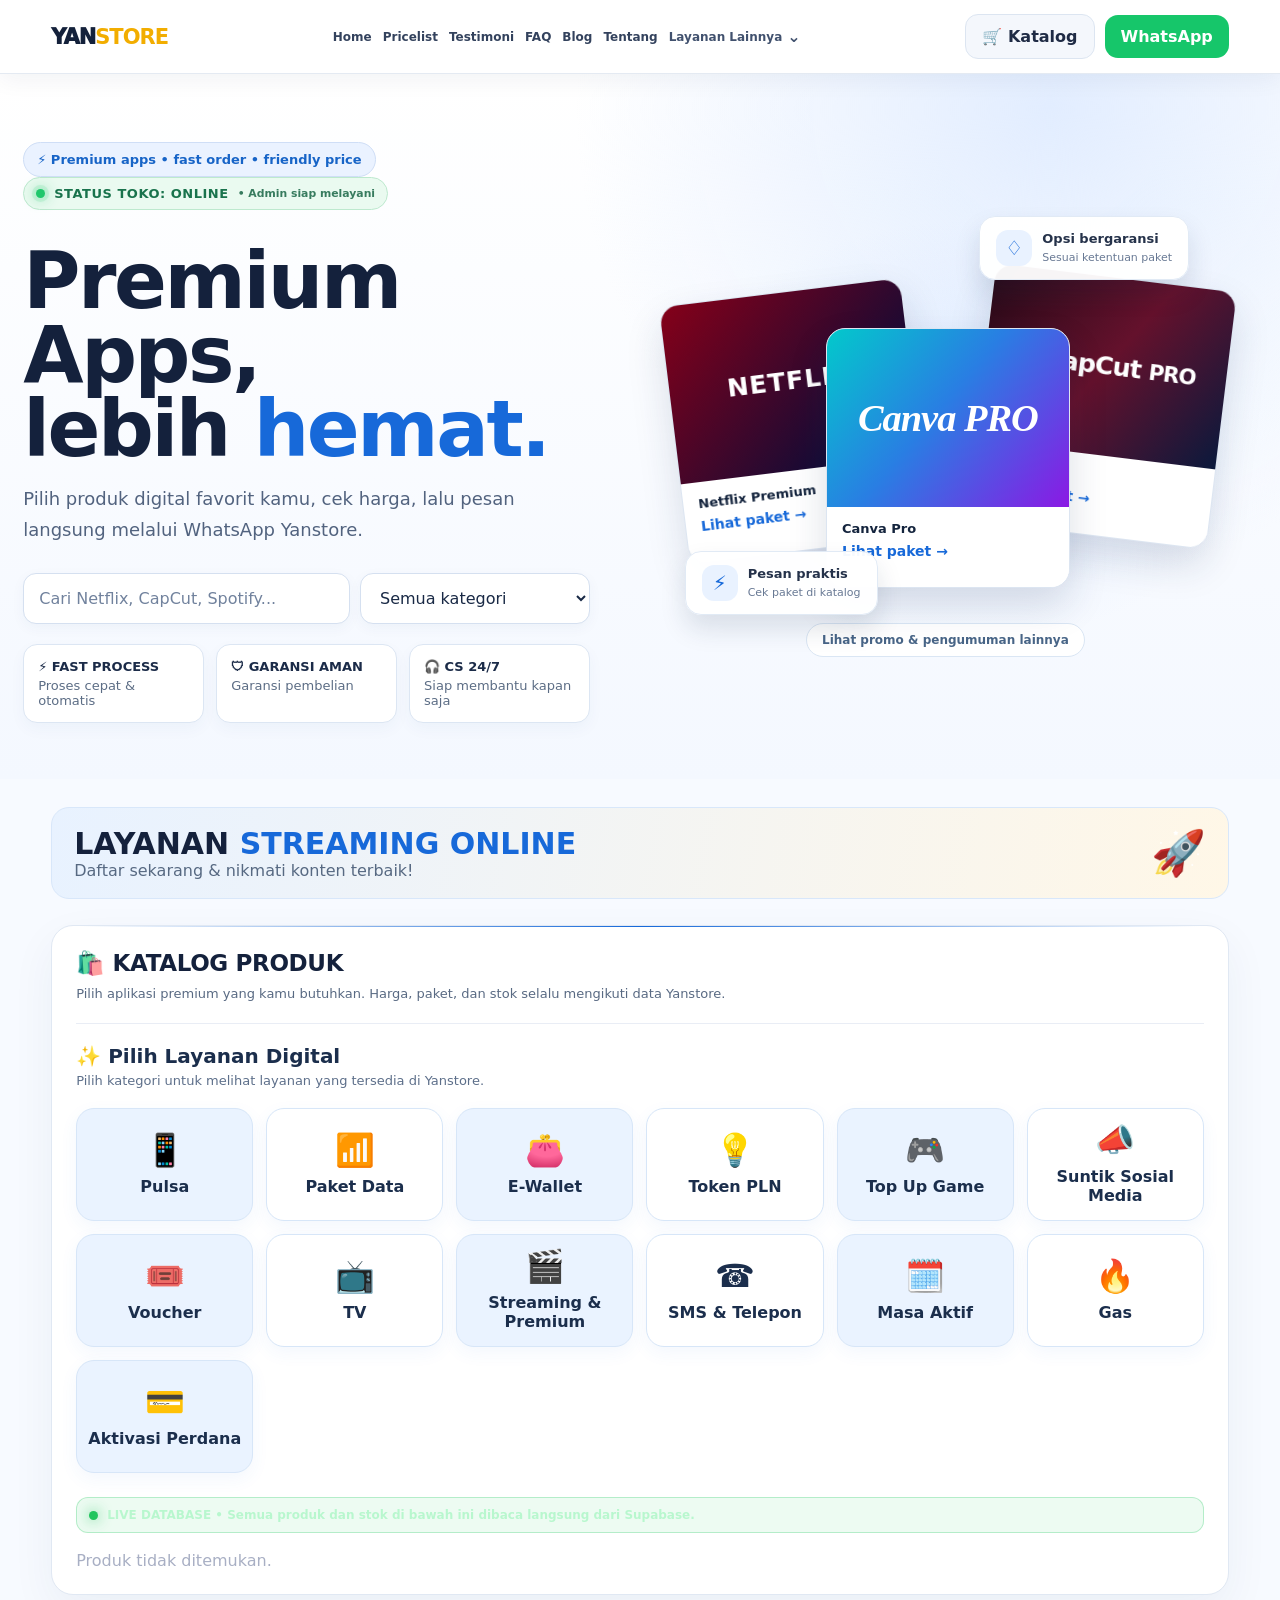
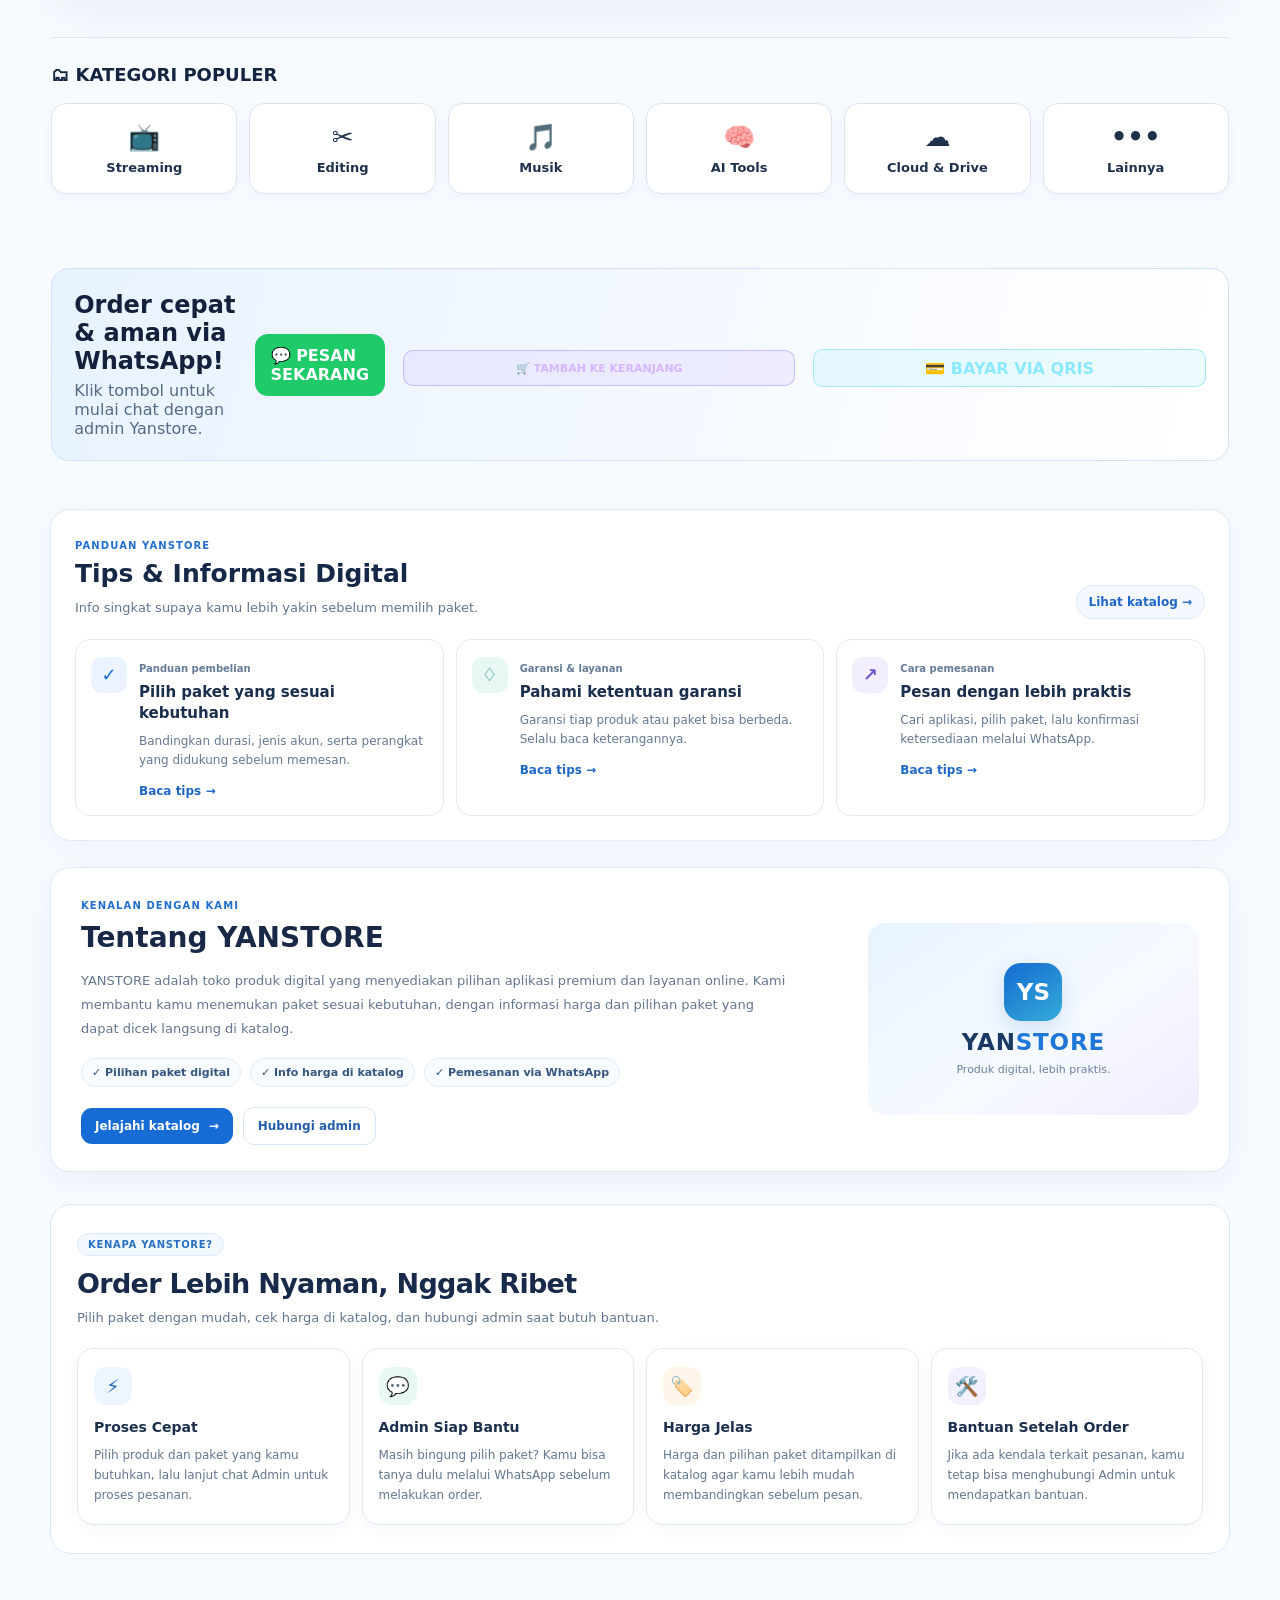
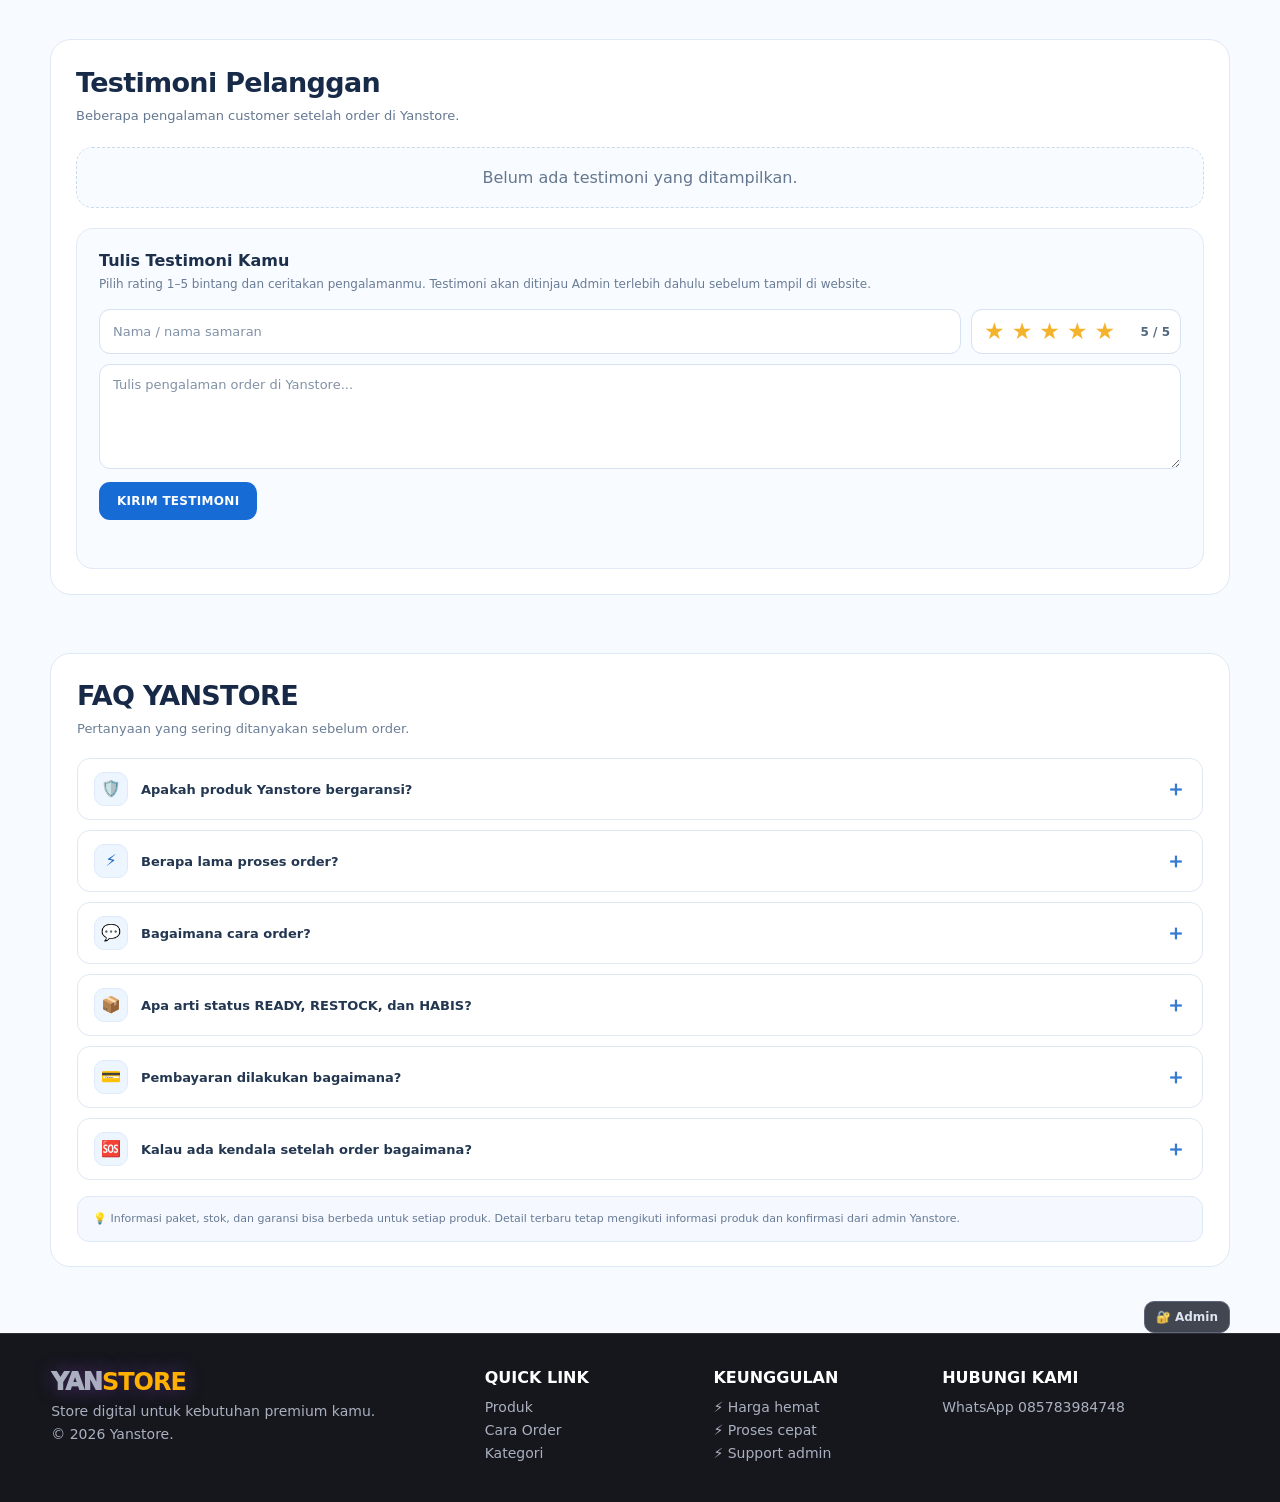
==== index.html @ 3199de43 "fix: apply light theme to actual data wallet and game service popups" ====
<!DOCTYPE html>

<html lang="id">
<head>
<meta charset="utf-8"/>
<meta content="width=device-width,initial-scale=1" name="viewport"/>
<title>Yanstore — Premium Apps</title>
<!-- Yanstore V6.9.24.1 - Favicon -->
<link rel="icon" type="image/svg+xml" href="data:image/svg+xml,%3Csvg xmlns='http://www.w3.org/2000/svg' viewBox='0 0 64 64'%3E%3Cdefs%3E%3ClinearGradient id='g' x1='0' y1='0' x2='1' y2='1'%3E%3Cstop stop-color='%237c3aed'/%3E%3Cstop offset='1' stop-color='%2306b6d4'/%3E%3C/linearGradient%3E%3C/defs%3E%3Crect width='64' height='64' rx='15' fill='%23070811'/%3E%3Crect x='3' y='3' width='58' height='58' rx='13' fill='url(%23g)'/%3E%3Cpath d='M15 15h11l6 12 6-12h11L37 36v13H27V36L15 15z' fill='white'/%3E%3C/svg%3E"/>
<link rel="shortcut icon" href="data:image/svg+xml,%3Csvg xmlns='http://www.w3.org/2000/svg' viewBox='0 0 64 64'%3E%3Crect width='64' height='64' rx='15' fill='%237c3aed'/%3E%3Cpath d='M15 15h11l6 12 6-12h11L37 36v13H27V36L15 15z' fill='white'/%3E%3C/svg%3E"/>

<style>
*{box-sizing:border-box}
:root{--bg:#070811;--panel:#111420;--panel2:#151927;--line:#2b3150;--text:#f8f9ff;--muted:#a8afc4;--purple:#a855f7;--green:#20c76b}
html{scroll-behavior:smooth}
body{margin:0;font-family:Inter,system-ui,Arial,sans-serif;color:var(--text);background:#06070c}
body::before{content:"";position:fixed;inset:0;z-index:-2;background:url("background-yanstore.jpg") center top/cover no-repeat}
body::after{content:"";position:fixed;inset:0;z-index:-1;background:linear-gradient(180deg,rgba(3,4,10,.30) 0%,rgba(3,4,10,.58) 36%,rgba(3,4,10,.92) 62%,#06070c 100%)}
a{text-decoration:none;color:inherit}
button,input,select{font:inherit}
.wrap{width:min(1180px,92%);margin:auto}
.nav{position:sticky;top:0;z-index:30;background:rgba(4,5,11,.72);backdrop-filter:blur(18px);border-bottom:1px solid rgba(255,255,255,.08)}
.navin{display:flex;align-items:center;justify-content:space-between;padding:14px 0;gap:20px}
.brand{font-size:24px;font-weight:950;letter-spacing:-1px;text-shadow:0 0 20px rgba(168,85,247,.4)} .brand b{color:#ffb000}
.navlinks{display:flex;gap:24px;color:#e9eaff;font-weight:700;font-size:14px}
.navbtns{display:flex;gap:10px;align-items:center}
.btn{border:0;border-radius:13px;padding:12px 16px;font-weight:900;cursor:pointer;display:inline-flex;justify-content:center;align-items:center;gap:8px}
.btn.primary{background:#fff;color:#111} .btn.wa{background:#1fca69;color:white} .btn.ghost{background:rgba(255,255,255,.06);color:#fff;border:1px solid rgba(255,255,255,.16)}
.hero{padding:70px 0 38px;min-height:600px;display:flex;align-items:center}
.heroCard{max-width:690px}
.eyebrow{display:inline-block;padding:9px 13px;border-radius:999px;background:rgba(12,14,24,.78);border:1px solid rgba(255,255,255,.16);font-size:13px;font-weight:850}
h1{font-size:clamp(44px,7vw,78px);line-height:.95;letter-spacing:-3px;margin:20px 0 18px} h1 span{color:#ffad12}
.lead{font-size:18px;line-height:1.7;color:#eef0f6;max-width:600px;text-shadow:0 2px 16px rgba(0,0,0,.6)}
.toolbar{display:flex;gap:10px;flex-wrap:wrap;margin:28px 0 20px}
.search{flex:1;min-width:230px;padding:14px 15px;border-radius:13px;border:1px solid rgba(255,255,255,.18);background:rgba(9,11,19,.82);color:#fff}
.trust{display:grid;grid-template-columns:repeat(3,1fr);gap:12px;margin-top:20px}
.trust .item{background:rgba(12,14,24,.82);border:1px solid rgba(255,255,255,.14);border-radius:14px;padding:14px;font-size:13px} .trust b{display:block;margin-bottom:4px}
.banner{margin:8px 0 24px;border:1px solid #9b4dff;background:linear-gradient(90deg,rgba(88,28,135,.45),rgba(18,12,32,.85));border-radius:18px;padding:18px 22px;display:flex;justify-content:space-between;align-items:center;box-shadow:0 0 30px rgba(168,85,247,.18)}
.banner h2{margin:0;font-size:30px} .banner h2 span{color:#b65cff}
.sectionTitle{display:flex;justify-content:space-between;align-items:center;margin:24px 0 14px} .sectionTitle h2{font-size:18px;margin:0}
.grid{display:grid;grid-template-columns:repeat(5,1fr);gap:15px}
.card{background:linear-gradient(180deg,rgba(19,22,34,.94),rgba(10,12,20,.96));border:1px solid rgba(255,255,255,.15);border-radius:17px;padding:16px;display:flex;flex-direction:column;min-height:310px;box-shadow:0 10px 30px rgba(0,0,0,.25)}
.logo{width:68px;height:68px;border-radius:16px;object-fit:contain;margin-bottom:14px;background:rgba(255,255,255,.96);padding:10px}
.card h3{font-size:18px;margin:0 0 7px} .desc{font-size:13px;color:var(--muted);line-height:1.5;min-height:38px}
.price{font-size:24px;font-weight:950;margin-top:auto} .period{font-size:12px;color:#aeb4c5}
.buy{margin-top:13px;width:100%}
.categories{display:grid;grid-template-columns:repeat(6,1fr);gap:12px;margin:16px 0 28px}
.cat{background:rgba(16,18,29,.92);border:1px solid rgba(255,255,255,.13);padding:18px 12px;border-radius:15px;text-align:center;font-size:13px;font-weight:800}
.catIcon{font-size:26px;display:block;margin-bottom:8px}
.popular{padding-bottom:28px}
.cta{margin:20px 0 36px;border:1px solid #a54cff;background:linear-gradient(90deg,rgba(86,25,132,.44),rgba(10,12,20,.92));border-radius:18px;padding:22px;display:flex;align-items:center;justify-content:space-between;gap:18px}
.cta h3{margin:0 0 6px;font-size:24px} .muted{color:var(--muted)}
footer{background:rgba(5,6,11,.93);border-top:1px solid rgba(255,255,255,.1);padding:34px 0;color:#aab0c0}
.footgrid{display:grid;grid-template-columns:2fr 1fr 1fr 1.4fr;gap:24px} footer h4{color:#fff;margin:0 0 12px} footer p{margin:7px 0;font-size:14px}
.adminlink{background:none;border:0;color:#aab0c0;padding:0;text-decoration:underline;cursor:pointer}
.modal{position:fixed;inset:0;background:rgba(0,0,0,.76);display:none;align-items:flex-start;justify-content:center;padding:40px 14px;z-index:50;overflow:auto} .modal.show{display:flex}
.panel{width:min(820px,100%);background:#10131a;border:1px solid #30364a;border-radius:20px;padding:22px}
.panelhead{display:flex;align-items:center;justify-content:space-between;gap:10px} .close{background:#1a1e26;color:#fff;border:1px solid #303642;border-radius:10px;padding:9px 12px;cursor:pointer}
.field{display:flex;flex-direction:column;gap:7px} .field label{font-size:13px;font-weight:800;color:#c7ced8} .field input,.field select,.field textarea{background:#171a21;border:1px solid #303642;color:#fff;border-radius:10px;padding:11px 12px}
.formgrid{display:grid;grid-template-columns:1fr 1fr;gap:12px;margin-top:18px} .field.full{grid-column:1/-1} textarea{min-height:80px;resize:vertical}
.adminactions{display:flex;gap:10px;flex-wrap:wrap;margin-top:16px} .danger{background:#35181d;color:#ffc3c8;border:1px solid #643039}
.adminitem{display:grid;grid-template-columns:1.3fr .8fr .8fr auto;gap:10px;align-items:center;padding:12px 0;border-bottom:1px solid #222731}
@media(max-width:980px){.grid{grid-template-columns:repeat(3,1fr)}.categories{grid-template-columns:repeat(3,1fr)}.navlinks{display:none}}
@media(max-width:680px){.grid{grid-template-columns:1fr 1fr}.trust{grid-template-columns:1fr}.banner,.cta{align-items:flex-start;flex-direction:column}.footgrid{grid-template-columns:1fr 1fr}.hero{min-height:auto;padding-top:50px}.formgrid{grid-template-columns:1fr}.field.full{grid-column:auto}}
@media(max-width:480px){.grid{grid-template-columns:1fr}.categories{grid-template-columns:1fr 1fr}.footgrid{grid-template-columns:1fr}}

.logo{object-fit:contain!important;background:#fff!important;padding:8px!important}
.logo-fallback{display:none;width:68px;height:68px;border-radius:16px;background:#fff;color:#111;
align-items:center;justify-content:center;font-weight:950;font-size:16px;margin-bottom:14px}
.logo-fallback-show{display:flex!important}

.stock{display:inline-flex;align-items:center;gap:6px;width:max-content;margin:8px 0 2px;padding:6px 9px;border-radius:999px;font-size:11px;font-weight:950;border:1px solid}
.stock.ready{background:rgba(32,199,107,.12);border-color:rgba(32,199,107,.45);color:#78f0ad}
.stock.habis{background:rgba(255,70,70,.12);border-color:rgba(255,70,70,.45);color:#ff9b9b}
.stock.restock{background:rgba(255,177,0,.12);border-color:rgba(255,177,0,.45);color:#ffd36b}
.buy.disabled{pointer-events:none;opacity:.55;background:#30333d!important;color:#aaa!important}

#v6Admin{max-width:1100px;margin:35px auto;padding:0 18px}
.v6box{background:rgba(12,14,24,.94);border:1px solid rgba(124,92,255,.35);border-radius:22px;padding:20px;box-shadow:0 18px 60px rgba(0,0,0,.35)}
.v6head{display:flex;justify-content:space-between;align-items:center;gap:12px;flex-wrap:wrap}
.v6grid{display:grid;grid-template-columns:repeat(2,minmax(0,1fr));gap:10px;margin-top:14px}
.v6grid .full{grid-column:1/-1}
.v6box input,.v6box select,.v6box textarea{width:100%;box-sizing:border-box;background:#111522;color:#fff;border:1px solid #30384d;border-radius:12px;padding:11px}
.v6box textarea{min-height:80px;resize:vertical}
.v6actions{display:flex;gap:8px;flex-wrap:wrap;margin-top:12px}
.v6msg{margin-top:10px;font-size:13px;color:#cbd3ff}
.v6list{display:grid;gap:10px;margin-top:16px}
.v6item{display:flex;justify-content:space-between;gap:12px;align-items:center;padding:12px;border:1px solid #293047;border-radius:14px;background:#0d101a}
.v6item small{display:block;color:#aab2c8;margin-top:4px}
.v6mini{display:flex;gap:7px;flex-wrap:wrap}
.v6mini button,.v6actions button{border:0;border-radius:10px;padding:9px 12px;font-weight:900;cursor:pointer}
.v6primary{background:linear-gradient(90deg,#7c5cff,#00d7ff);color:white}
.v6danger{background:#61252d;color:#ffd9dd}
.v6ghost{background:#22283a;color:white}
#v6AdminPanel{display:none}
#v6AdminLogin{display:block}
@media(max-width:700px){.v6grid{grid-template-columns:1fr}.v6grid .full{grid-column:auto}.v6item{align-items:flex-start;flex-direction:column}}

/* Yanstore V6.9.17 - Status Toko ONLINE */
.ys-store-status{display:inline-flex;align-items:center;gap:9px;margin:0 0 14px;padding:8px 12px;border:1px solid rgba(32,199,107,.42);border-radius:999px;background:rgba(32,199,107,.10);color:#8ff0b8;font-size:13px;font-weight:900;letter-spacing:.04em;box-shadow:0 0 20px rgba(32,199,107,.08)}
.ys-store-status-dot{width:9px;height:9px;border-radius:50%;background:#20c76b;box-shadow:0 0 0 4px rgba(32,199,107,.13),0 0 14px rgba(32,199,107,.85);animation:ysStatusPulse 1.8s ease-in-out infinite}
.ys-store-status small{font-weight:700;letter-spacing:0;color:#b9c5c0}
@keyframes ysStatusPulse{0%,100%{transform:scale(1);opacity:1}50%{transform:scale(.82);opacity:.65}}
@media(max-width:700px){.ys-store-status{font-size:12px;gap:8px;flex-wrap:wrap}}
</style>


<!-- Yanstore V6.9.19 - Catalog Visual Polish Only -->
<style id="v6919CatalogPolish">
/* Fokus V6.9.19: membuat katalog lebih lega dan memisahkan tiap area secara visual.
   Tidak mengubah data, renderer, Supabase, WhatsApp, Admin, stok, varian, promo, badge, atau testimoni. */
#produk{
  position:relative;
  margin:34px 0 42px;
  padding:30px;
  border:1px solid rgba(255,255,255,.105);
  border-radius:28px;
  background:linear-gradient(180deg,rgba(17,20,32,.76),rgba(8,10,17,.52));
  box-shadow:0 22px 70px rgba(0,0,0,.20);
}
#produk::before{
  content:"";position:absolute;left:28px;right:28px;top:0;height:1px;
  background:linear-gradient(90deg,transparent,rgba(168,85,247,.60),rgba(0,215,255,.38),transparent);
}
#produk .sectionTitle{
  display:block;
  margin:0 0 24px;
  padding-bottom:18px;
  border-bottom:1px solid rgba(255,255,255,.08);
}
#produk .sectionTitle h2{font-size:26px!important;letter-spacing:-.35px;margin:0 0 7px!important}
#produk .sectionTitle .muted{max-width:720px;line-height:1.6;font-size:13px}
#productGrid{
  grid-template-columns:repeat(4,minmax(0,1fr))!important;
  gap:20px!important;
}
#productGrid .card{
  min-height:330px!important;
  padding:19px!important;
  border-radius:21px!important;
  border-color:rgba(255,255,255,.12)!important;
  box-shadow:0 12px 34px rgba(0,0,0,.20)!important;
}
#productGrid .card:hover{box-shadow:0 20px 46px rgba(0,0,0,.30)!important}
#productGrid h3{font-size:18px!important;margin-top:15px!important}
#productGrid .desc{line-height:1.6!important;margin-top:2px}
#productGrid .stock{margin-top:11px}
#productGrid .price{font-size:26px!important;margin-top:17px!important}
#productGrid .period{margin-top:2px;margin-bottom:3px}
#productGrid .btn.buy{margin-top:14px!important;border-radius:12px!important}

/* Memberi jeda jelas setelah katalog, supaya kategori/fitur berikutnya tidak terasa menempel. */
#kategori{
  margin:0 0 38px;
  padding:26px 0 8px;
  border-top:1px solid rgba(255,255,255,.08);
}
#kategori .sectionTitle{margin-top:0;margin-bottom:18px}
#bantuan{margin-top:8px!important;margin-bottom:48px!important}
#yanstore-testimonials,#yanstore-cara-order{
  position:relative;
  margin-top:18px;
}
#yanstore-testimonials::before,#yanstore-cara-order::before{
  content:"";display:block;width:min(1180px,calc(100% - 28px));height:1px;margin:0 auto 30px;
  background:linear-gradient(90deg,transparent,rgba(255,255,255,.13),transparent);
}

@media(max-width:1050px){
  #productGrid{grid-template-columns:repeat(3,minmax(0,1fr))!important;gap:17px!important}
}
@media(max-width:760px){
  #produk{margin:24px 0 32px;padding:20px 16px;border-radius:22px}
  #produk::before{left:18px;right:18px}
  #produk .sectionTitle{margin-bottom:18px;padding-bottom:15px}
  #produk .sectionTitle h2{font-size:23px!important}
  #productGrid{grid-template-columns:1fr!important;gap:16px!important}
  #productGrid .card{min-height:0!important;padding:18px!important;border-radius:19px!important}
  #productGrid .price{font-size:25px!important}
  #kategori{padding-top:22px;margin-bottom:30px}
  #yanstore-testimonials::before,#yanstore-cara-order::before{margin-bottom:24px}
}
</style>

<!-- Yanstore V6.9.23 - Mobile Polish -->
<style id="v6923MobilePolish">
@media (max-width:680px){
 #productGrid{gap:16px!important}
 #productGrid>*{padding-top:17px!important;padding-bottom:17px!important}
 #productGrid h2,#productGrid h3{margin-top:7px!important;margin-bottom:6px!important;line-height:1.18!important}
 #productGrid p{margin-top:5px!important;margin-bottom:8px!important;line-height:1.45!important}
 #productGrid .btn.primary,#productGrid button.primary,#productGrid a.primary,#productGrid .v64-variant-btn{min-height:43px!important;margin-top:10px!important}
 #productGrid .v6922-share-btn,#productGrid [data-share-product]{min-height:34px!important;margin-top:7px!important;padding:7px 12px!important;border-radius:10px!important;font-size:11px!important;font-weight:800!important;letter-spacing:.02em!important;opacity:.78;background:rgba(255,255,255,.025)!important;border:1px solid rgba(148,163,184,.20)!important;box-shadow:none!important}
 #productGrid [class*="badge"],#productGrid [class*="stock"],#productGrid .v64-pack-count{font-size:10px!important;line-height:1.15!important}
 #productGrid .v64-pack-count{margin-top:7px!important;padding:5px 8px!important}
 #products,#catalog,#katalog{scroll-margin-top:78px}
}
@media (min-width:681px){
 #productGrid{row-gap:22px!important}
 #productGrid .v6922-share-btn,#productGrid [data-share-product]{opacity:.82}
}
</style>
<style id="yanstore-background-fix-20261013">body{background-color:#06070c!important;background-image:linear-gradient(180deg,rgba(3,4,10,.28) 0%,rgba(3,4,10,.58) 42%,rgba(3,4,10,.90) 78%,#06070c 100%),url("background-yanstore.jpg")!important;background-position:center top!important;background-size:cover!important;background-repeat:no-repeat!important;background-attachment:fixed!important}body::before,body::after{display:none!important}@media(max-width:680px){body{background-attachment:scroll!important;background-size:auto 900px!important}}</style><style id="yanstore-mobile-polish-20261013">@media(max-width:680px){html,body{max-width:100%;overflow-x:clip}img,video,iframe{max-width:100%;height:auto}button,input,select,textarea{max-width:100%}input,select,textarea{font-size:16px}#v6AdminPanel{max-width:100%;overflow-wrap:anywhere}#v6AdminPanel .v6grid{grid-template-columns:minmax(0,1fr)}#v6AdminPanel input,#v6AdminPanel select,#v6AdminPanel textarea{min-width:0;width:100%;box-sizing:border-box}#v6AdminPanel .v6actions{flex-wrap:wrap}#v6AdminPanel .v6actions button{min-height:44px}.modal .panel{max-width:calc(100vw - 24px)}.v6item{overflow-wrap:anywhere}}@media(max-width:380px){#v6AdminPanel .v6head{flex-wrap:wrap}} </style><style id="ys-promo-style">
.ys-hero-layout{display:grid;grid-template-columns:minmax(0,1fr) minmax(400px,1fr);gap:44px;align-items:center}.ys-hero-layout .ys-promo{transform:translateX(20px)}
.ys-hero-layout .heroCard{min-width:0}.ys-promo{min-width:0;border:1px solid rgba(184,105,255,.6);border-radius:22px;padding:13px;background:rgba(10,9,25,.86);box-shadow:0 16px 60px rgba(0,0,0,.4);overflow:hidden}
.ys-promo-top{display:flex;align-items:center;justify-content:space-between;gap:8px;margin:0 2px 10px;color:#f4eaff;font-size:14px;font-weight:850}
.ys-promo-stage{position:relative;aspect-ratio:16/10;border-radius:15px;overflow:hidden;background:linear-gradient(125deg,#32105d,#141025)}
.ys-promo-slide{position:absolute;inset:0;opacity:0;pointer-events:none;transition:opacity .45s ease}.ys-promo-slide.is-active{opacity:1;pointer-events:auto}
.ys-promo-slide img{width:100%;height:100%;object-fit:contain;object-position:center;display:block;background:#100b25}.ys-promo-placeholder{width:100%;height:100%;display:flex;flex-direction:column;justify-content:center;align-items:center;text-align:center;gap:14px;padding:22px;background:radial-gradient(circle at 80% 15%,#7333a6,transparent 48%),linear-gradient(130deg,#250c44,#090b21)}
.ys-promo-placeholder strong{font-size:clamp(21px,2.6vw,35px);line-height:1.15}.ys-promo-placeholder small{font-size:14px;color:#e2d6f5}
.ys-promo-arrow{position:absolute;z-index:3;top:50%;transform:translateY(-50%);border:1px solid #ffffff44;background:#0b0924a9;color:white;border-radius:50%;width:37px;height:37px;cursor:pointer}.ys-promo-prev{left:9px}.ys-promo-next{right:9px}
.ys-promo-dots{display:flex;justify-content:center;gap:7px;margin-top:12px}.ys-promo-dots button{width:8px;height:8px;border:0;border-radius:99px;background:#77718c;cursor:pointer;padding:0}.ys-promo-dots button.is-active{width:24px;background:#bd74ff}
.ys-promo-slide a{display:block;width:100%;height:100%;color:white;text-decoration:none}
.ys-promo-admin{margin:20px 0;padding:18px;border:1px solid #7445a5;border-radius:16px;background:#111326;color:#f6f0ff}.ys-promo-admin h3{margin:0 0 8px}.ys-promo-admin .ys-promo-edit{display:grid;grid-template-columns:1fr 1fr;gap:9px;margin:12px 0;padding:12px;border:1px solid #ffffff25;border-radius:12px}.ys-promo-admin input{width:100%;min-width:0;background:#0c1020;color:white;border:1px solid #ffffff35;border-radius:8px;padding:10px}.ys-promo-admin label{font-size:12px;color:#c9c1da}.ys-promo-admin button{background:#8149ee;color:white;border:0;border-radius:10px;padding:11px 15px;font-weight:800;cursor:pointer}
@media(max-width:1000px){.ys-hero-layout{grid-template-columns:1fr}.ys-hero-layout .ys-promo{transform:none}.ys-promo{max-width:650px;width:100%}.hero{min-height:unset}.ys-promo-stage{aspect-ratio:16/8}}
@media(max-width:650px){.ys-hero-layout{gap:22px}.ys-promo-stage{aspect-ratio:16/10}.ys-promo-admin .ys-promo-edit{grid-template-columns:1fr}}
@media(prefers-reduced-motion:reduce){.ys-promo-slide{transition:none}}
</style><style id="ys-mobile-polish-2026">
@media(max-width:650px){
 html,body{max-width:100%;overflow-x:clip}
 .wrap{width:calc(100% - 28px)}
 .navin{padding:11px 0;gap:8px}
 .brand{font-size:21px}
 .navbtns{gap:6px}
 .navbtns .btn{padding:9px 10px;font-size:11px;border-radius:10px;white-space:nowrap}
 .hero{padding:24px 0 26px;min-height:0;display:block}
 .ys-hero-layout{display:grid;grid-template-columns:minmax(0,1fr);gap:20px}
 .ys-hero-layout .heroCard{width:100%;max-width:100%}
 .heroCard h1{font-size:clamp(37px,10vw,55px);letter-spacing:-1.8px;line-height:1.02;margin:16px 0 12px}
 .heroCard .lead{font-size:14px;line-height:1.55}
 .heroCard .eyebrow{font-size:11px;padding:8px 10px}
 .heroCard .toolbar{display:grid;grid-template-columns:minmax(0,1fr);gap:9px;margin:18px 0 12px}
 .heroCard .toolbar .search,.heroCard .toolbar select{width:100%;min-width:0;max-width:100%;flex:auto!important;padding:12px;font-size:14px}
 .heroCard .trust{display:grid;grid-template-columns:repeat(3,minmax(0,1fr));gap:6px;margin-top:12px}
 .heroCard .trust .item{padding:9px 7px;font-size:10px;min-width:0;line-height:1.35}
 .heroCard .trust .item b{font-size:10px;line-height:1.3}
 .ys-hero-layout .ys-promo{width:100%;max-width:100%;transform:none;margin:0;padding:9px;border-radius:17px}
 .ys-promo-top{font-size:11px;margin:2px 3px 9px;gap:6px}
 .ys-promo-stage{aspect-ratio:16/10;border-radius:11px}
 .ys-promo-slide img{object-fit:contain}
 .ys-promo-arrow{width:29px;height:29px;font-size:15px}
 .ys-promo-prev{left:5px}.ys-promo-next{right:5px}
 .ys-promo-dots{margin-top:10px}
 .ys-promo-placeholder{padding:12px;gap:8px}
 .ys-promo-placeholder strong{font-size:clamp(18px,5.2vw,27px)}
 .ys-promo-placeholder small{font-size:11px}
 .ys-promo-center{padding:12px}
 .ys-promo-fold>summary,.ys-flash-fold>summary{padding:13px!important;font-size:13px}
 .ys-promo-fold>.ys-promo-admin{margin:7px;padding:10px}
 .ys-promo-admin .ys-promo-edit{grid-template-columns:minmax(0,1fr)}
 .ys-promo-admin input{min-width:0;max-width:100%}
 .v6box{padding:12px}
 .v6item{flex-wrap:wrap}
 .v6mini{width:100%}
}
@media(max-width:380px){
 .navbtns .btn{padding:8px;font-size:10px}
 .brand{font-size:19px}
 .heroCard .trust .item{padding:8px 5px;font-size:9px}
 .ys-promo-top{font-size:10px}
}
</style><!-- YANSTORE Light Refresh - Phase 1: Navbar only, reversible -->
<link rel="stylesheet" href="yanstore-light-phase1.css?v=1"/>
<!-- YANSTORE Light Refresh - Phase 2: public hero and catalog only -->
<link rel="stylesheet" href="yanstore-light-phase2.css?v=1"/>
<!-- Minor wide-desktop hero alignment adjustment -->
<link rel="stylesheet" href="yanstore-hero-align.css?v=1"/>
<link rel="stylesheet" href="yanstore-navbar-menu.css?v=1"/>
<link rel="stylesheet" href="yanstore-soft-blue-categories.css?v=1"/>
<!-- YANSTORE catalog redesign: presentation and progressive enhancement only -->
<link rel="stylesheet" href="yanstore-premium-catalog.css?v=1"/>
<script src="yanstore-premium-catalog.js?v=1" defer></script>
<!-- Only catalogue Lihat Detail clicks go to the dedicated page -->
<script src="yanstore-product-navigation.js?v=1" defer></script>
<link rel="stylesheet" href="yanstore-live-ticker.css?v=1"/>
<link rel="stylesheet" href="yanstore-hide-announcement.css?v=1"/>
<script src="yanstore-live-ticker.js?v=1" defer></script>
<!-- Floating hero showcase; legacy promo slider preserved -->
<link rel="stylesheet" href="yanstore-floating-promo.css?v=1"/>
<script src="yanstore-floating-promo.js?v=1" defer></script>
<script src="yanstore-hero-live-banners.js?v=1" defer></script>
<script src="yanstore-promo-product-links.js?v=1" defer></script>
<link rel="stylesheet" href="yanstore-blog.css?v=1"/>
<link rel="stylesheet" href="yanstore-about.css?v=1"/>
</head>
<body>
<nav class="nav">
<div class="wrap navin">
<div class="brand">YAN<b>STORE</b></div>
<details class="ys-mobile-menu">
  <summary aria-label="Buka navigasi toko">☰ <span>Menu</span></summary>
  <div class="ys-mobile-menu-links">
    <a href="#beranda">Beranda</a>
    <a href="#produk">Katalog Produk</a>
    <a href="#yanstore-testimonials">Testimoni</a>
    <a href="#yanstore-faq">FAQ</a>
    <a href="#yanstore-blog">Blog</a>
    <a href="#yanstore-tentang">Tentang</a>
    <a href="#ysDigitalServices">Layanan Digital</a>
    <a href="#bantuan">Bantuan</a>
  </div>
</details>
<div class="navlinks ys-full-nav" aria-label="Navigasi utama">
<a href="#beranda">Home</a>
<a href="#produk">Pricelist</a>
<a href="#yanstore-testimonials">Testimoni</a>
<a href="#yanstore-faq">FAQ</a>
<a href="#yanstore-blog">Blog</a>
<a href="#yanstore-tentang">Tentang</a>
<details class="ys-nav-more"><summary>Layanan Lainnya</summary><div class="ys-nav-dropdown">
<a href="#ysDigitalServices">Semua Layanan Digital</a>
<a href="#kategori">Kategori Produk</a>
<a href="#bantuan">Bantuan &amp; Kontak</a>
</div></details>
</div>
<div class="navbtns"><a class="btn ghost" href="#produk">🛒 Katalog</a><a class="btn wa" href="https://wa.me/6285783984748" target="_blank">WhatsApp</a></div>
</div>
</nav>
<header class="hero" id="beranda">
<div class="wrap ys-hero-layout">
<div class="heroCard">
<div class="eyebrow">⚡ Premium apps • fast order • friendly price</div>
<div class="ys-store-status" id="yanstoreStoreStatus" role="status" aria-label="Status toko online"><span class="ys-store-status-dot" aria-hidden="true"></span><span>STATUS TOKO: ONLINE</span><small>• Admin siap melayani</small></div>
<h1>Premium Apps,<br/>lebih <span>hemat.</span></h1>
<p class="lead">Pilih produk digital favorit kamu, cek harga, lalu pesan langsung melalui WhatsApp Yanstore.</p>
<div class="toolbar">
<input class="search" id="search" placeholder="Cari Netflix, CapCut, Spotify..."/>
<select class="search" id="category" style="flex:0 0 200px">
<option value="all">Semua kategori</option>
<option value="streaming">Streaming</option><option value="editing">Editing</option>
<option value="music">Music</option><option value="design">Design</option><option value="ai">AI Tools</option>
</select>
</div>
<div class="trust">
<div class="item"><b>⚡ FAST PROCESS</b><span class="muted">Proses cepat &amp; otomatis</span></div>
<div class="item"><b>🛡 GARANSI AMAN</b><span class="muted">Garansi pembelian</span></div>
<div class="item"><b>🎧 CS 24/7</b><span class="muted">Siap membantu kapan saja</span></div>
</div>
</div>
<aside class="ys-promo ys-floating-promo" aria-label="Produk digital unggulan YanStore">
<div class="ys-floating-showcase" aria-label="Pilihan produk digital">
  <a class="ys-float-card ys-float-netflix" data-float-depth="7" data-ys-product="Netflix" href="#produk" aria-label="Lihat produk Netflix di katalog">
    <div class="ys-float-art"><strong>NETFLIX</strong></div><div class="ys-float-info"><strong>Netflix Premium</strong><span>Lihat paket →</span></div>
  </a>
  <a class="ys-float-card ys-float-capcut" data-float-depth="11" data-ys-product="CapCut" href="#produk" aria-label="Lihat produk CapCut di katalog">
    <div class="ys-float-art"><strong>✂ CapCut <small>PRO</small></strong></div><div class="ys-float-info"><strong>CapCut Pro</strong><span>Lihat paket →</span></div>
  </a>
  <a class="ys-float-card ys-float-canva" data-float-depth="18" data-ys-product="Canva" href="#produk" aria-label="Lihat produk Canva di katalog">
    <div class="ys-float-art"><strong>Canva PRO</strong></div><div class="ys-float-info"><strong>Canva Pro</strong><span>Lihat paket →</span></div>
  </a>
  <div class="ys-float-badge ys-float-warranty" data-float-depth="8"><span class="ys-badge-icon">♢</span><div><strong>Opsi bergaransi</strong><small>Sesuai ketentuan paket</small></div></div>
  <div class="ys-float-badge ys-float-active" data-float-depth="5"><span class="ys-badge-icon">⚡</span><div><strong>Pesan praktis</strong><small>Cek paket di katalog</small></div></div>
</div>
<details class="ys-float-legacy"><summary>Lihat promo &amp; pengumuman lainnya</summary>
<div class="ys-promo-stage" id="ysPromoStage"></div><div class="ys-promo-dots" id="ysPromoDots"></div>
</details>
</aside>
</div>
</header>
<section id="ysLiveTicker" class="ys-ticker" aria-label="Produk digital tersedia sekarang" hidden>
  <div class="ys-ticker-head"><span>Tersedia sekarang</span><button id="ysTickerToggle" class="ys-ticker-toggle" type="button" aria-label="Jeda animasi produk" aria-pressed="false">Ⅱ</button></div>
  <div class="ys-ticker-viewport"><div id="ysTickerTrack" class="ys-ticker-track"></div></div>
</section>
<main class="wrap">
<div class="banner"><div><h2>LAYANAN <span>STREAMING ONLINE</span></h2><div class="muted">Daftar sekarang &amp; nikmati konten terbaik!</div></div><div style="font-size:44px">🚀</div></div>
<section id="produk">
<div class="sectionTitle"><div><h2>🛍️ KATALOG PRODUK</h2><div class="muted">Pilih aplikasi premium yang kamu butuhkan. Harga, paket, dan stok selalu mengikuti data Yanstore.</div></div></div>
<div id="ysDigitalServices" class="ys-digital-services" aria-label="Kategori layanan digital">
  <div class="ys-digital-heading"><h3>✨ Pilih Layanan Digital</h3><p>Pilih kategori untuk melihat layanan yang tersedia di Yanstore.</p></div>
  <div class="ys-digital-tiles">
    <button type="button" data-ys-service="pulsa"><span>📱</span>Pulsa</button>
    <button type="button" data-ys-service="data"><span>📶</span>Paket Data</button>
    <button type="button" data-ys-service="ewallet"><span>👛</span>E-Wallet</button>
    <button type="button" data-ys-service="pln"><span>💡</span>Token PLN</button>
    <button type="button" data-ys-service="games"><span>🎮</span>Top Up Game</button>
    <button type="button" data-ys-service="sosmed"><span>📣</span>Suntik Sosial Media</button>
    <button type="button" data-ys-service="voucher"><span>🎟️</span>Voucher</button>
    <button type="button" data-ys-service="tv"><span>📺</span>TV</button>
    <button type="button" data-ys-service="premium"><span>🎬</span>Streaming &amp; Premium</button>
    <button type="button" data-ys-service="telepon"><span>☎️</span>SMS &amp; Telepon</button>
    <button type="button" data-ys-service="masaaktif"><span>🗓️</span>Masa Aktif</button>
    <button type="button" data-ys-service="gas"><span>🔥</span>Gas</button>
    <button type="button" data-ys-service="perdana"><span>💳</span>Aktivasi Perdana</button>
  </div>
  <div id="ysDigitalNotice" class="ys-digital-notice" role="status" hidden></div>
  <div id="ysDigitalBack" class="ys-digital-back" hidden><button type="button" id="ysDigitalBackBtn">← Semua Layanan</button><strong>Streaming &amp; Aplikasi Premium</strong></div>
</div>
<div class="grid" id="productGrid"></div>
</section>
<section id="kategori">
<div class="sectionTitle"><h2>🗂 KATEGORI POPULER</h2></div>
<div class="categories">
<div class="cat"><span class="catIcon">📺</span>Streaming</div>
<div class="cat"><span class="catIcon">✂️</span>Editing</div>
<div class="cat"><span class="catIcon">🎵</span>Musik</div>
<div class="cat"><span class="catIcon">🧠</span>AI Tools</div>
<div class="cat"><span class="catIcon">☁️</span>Cloud &amp; Drive</div>
<div class="cat"><span class="catIcon">•••</span>Lainnya</div>
</div>
</section>
<section class="cta" id="bantuan">
<div><h3>Order cepat &amp; aman via WhatsApp!</h3><div class="muted">Klik tombol untuk mulai chat dengan admin Yanstore.</div></div>
<a class="btn wa" href="https://wa.me/6285783984748" target="_blank">💬 PESAN SEKARANG</a>
</section>
</main>
<section class="ys-nav-info ys-blog" id="yanstore-blog" aria-labelledby="ysBlogTitle">
  <div class="ys-blog-heading">
    <div>
      <span class="ys-blog-eyebrow">PANDUAN YANSTORE</span>
      <h2 id="ysBlogTitle">Tips &amp; Informasi Digital</h2>
      <p>Info singkat supaya kamu lebih yakin sebelum memilih paket.</p>
    </div>
    <a class="ys-blog-catalog-link" href="#produk">Lihat katalog <span aria-hidden="true">→</span></a>
  </div>
  <div class="ys-blog-grid">
    <article class="ys-blog-card">
      <div class="ys-blog-symbol ys-blog-symbol-blue" aria-hidden="true">✓</div>
      <div class="ys-blog-card-content">
        <span class="ys-blog-category">Panduan pembelian</span>
        <h3>Pilih paket yang sesuai kebutuhan</h3>
        <p>Bandingkan durasi, jenis akun, serta perangkat yang didukung sebelum memesan.</p>
        <details>
          <summary>Baca tips <span aria-hidden="true">→</span></summary>
          <div class="ys-blog-full">
            <p>Cek masa aktif paket, apakah akun digunakan bersama atau pribadi, dan apakah layanan dapat dipakai di perangkat pilihanmu. Jika ada ketentuan khusus, tanyakan kepada admin sebelum membayar.</p>
          </div>
        </details>
      </div>
    </article>
    <article class="ys-blog-card">
      <div class="ys-blog-symbol ys-blog-symbol-teal" aria-hidden="true">♢</div>
      <div class="ys-blog-card-content">
        <span class="ys-blog-category">Garansi &amp; layanan</span>
        <h3>Pahami ketentuan garansi</h3>
        <p>Garansi tiap produk atau paket bisa berbeda. Selalu baca keterangannya.</p>
        <details>
          <summary>Baca tips <span aria-hidden="true">→</span></summary>
          <div class="ys-blog-full">
            <p>Periksa apakah ada garansi, berapa lama berlakunya, dan masalah apa saja yang ditanggung. Simpan bukti pesanan agar lebih mudah ketika menghubungi admin untuk bantuan.</p>
          </div>
        </details>
      </div>
    </article>
    <article class="ys-blog-card">
      <div class="ys-blog-symbol ys-blog-symbol-violet" aria-hidden="true">↗</div>
      <div class="ys-blog-card-content">
        <span class="ys-blog-category">Cara pemesanan</span>
        <h3>Pesan dengan lebih praktis</h3>
        <p>Cari aplikasi, pilih paket, lalu konfirmasi ketersediaan melalui WhatsApp.</p>
        <details>
          <summary>Baca tips <span aria-hidden="true">→</span></summary>
          <div class="ys-blog-full">
            <p>Buka katalog dan pilih produk yang kamu butuhkan. Pastikan nama paket, harga, dan stok sudah sesuai. Konfirmasi detail pesanan serta petunjuk pembayaran dengan admin sebelum menyelesaikan transaksi.</p>
          </div>
        </details>
      </div>
    </article>
  </div>
</section>
<section class="ys-nav-info ys-about" id="yanstore-tentang" aria-labelledby="ysAboutTitle">
  <div class="ys-about-content">
    <span class="ys-about-eyebrow">KENALAN DENGAN KAMI</span>
    <h2 id="ysAboutTitle">Tentang YANSTORE</h2>
    <p>YANSTORE adalah toko produk digital yang menyediakan pilihan aplikasi premium dan layanan online. Kami membantu kamu menemukan paket sesuai kebutuhan, dengan informasi harga dan pilihan paket yang dapat dicek langsung di katalog.</p>
    <div class="ys-about-features" aria-label="Layanan YANSTORE">
      <span>✓ Pilihan paket digital</span>
      <span>✓ Info harga di katalog</span>
      <span>✓ Pemesanan via WhatsApp</span>
    </div>
    <div class="ys-about-actions">
      <a class="ys-about-primary" href="#produk">Jelajahi katalog <span aria-hidden="true">→</span></a>
      <a class="ys-about-secondary" href="#bantuan">Hubungi admin</a>
    </div>
  </div>
  <div class="ys-about-brand" aria-hidden="true">
    <span class="ys-about-logo">YS</span>
    <strong>YAN<span>STORE</span></strong>
    <small>Produk digital, lebih praktis.</small>
  </div>
</section>
<section id="v6Admin">
<div class="v6box">
<div id="v6AdminLogin">
<div class="v6head"><div><h2 style="margin:0">🔐 Yanstore Admin Online</h2><p style="margin:6px 0 0;color:#aab2c8">Login khusus pemilik Yanstore.</p></div></div>
<div class="v6grid">
<div class="full"><input id="v6Email" readonly="" type="email" value="yanstore2023@gmail.com"/></div>
<div class="full"><input id="v6Password" placeholder="Password khusus Admin Yanstore" type="password"/></div>
</div>
<div class="v6actions">
<button class="v6primary" onclick="v6Login()">LOGIN ADMIN</button>
<button type="button" onclick="v6ForgotPassword()" style="background:transparent;border:0;color:#80e9ff;cursor:pointer;text-decoration:underline;padding:10px 4px;font-weight:600">🔑 Lupa Password? Kirim Link ke Email</button>

</div>
<div class="v6msg" id="v6LoginMsg">Masukkan password khusus Admin Yanstore, lalu tekan LOGIN ADMIN.</div>
</div>
<div id="v6AdminPanel">
<section class="ys-promo-center"><h2>🎯 Pusat Promosi</h2><p>Kelola banner dan diskon di satu tempat. Buka hanya bagian yang ingin diedit.</p><div id="ysPromoCenter"><details class="ys-promo-fold" id="ysBannerFold"><summary>🎞️ Banner & Pengumuman</summary>
<section class="ys-promo-admin" id="ysPromoAdmin"><h3>🎞️ Kelola Banner Promo</h3><p>Isi 3 slide promo. Upload gambar atau tempel URL gambar, lalu simpan agar tampil untuk semua pengunjung.</p><div id="ysPromoEditor"></div><button type="button" id="ysPromoSave">💾 SIMPAN BANNER PROMO</button><p id="ysPromoAdminMsg" role="status"></p></section></details></div></section>

<a href="semi-auto-order/admin.html" target="_blank" rel="noopener" style="display:block;background:#0f766e;color:white;padding:14px;margin:12px 0;border-radius:10px;text-align:center;font-weight:700;text-decoration:none">📦 Kelola Pesanan QRIS Manual ↗</a>
<a href="sales/index.html" target="_blank" rel="noopener" style="display:block;background:#166534;color:white;padding:14px;margin:12px 0;border-radius:10px;text-align:center;font-weight:700;text-decoration:none">📊 Dashboard Statistik Penjualan YanStore ↗</a>
<div class="v6head">
<div><h2 style="margin:0">⚡ Kelola Produk Online</h2><p style="margin:6px 0 0;color:#aab2c8">Perubahan tersimpan ke database dan terlihat oleh customer.</p></div>
<button class="v6ghost" onclick="v6Logout()">LOGOUT</button>
</div>
<input id="v6Id" type="hidden"/>
<div class="v6grid">
<input id="v6Name" placeholder="Nama produk"/>
<input id="v6Price" placeholder="Harga, contoh Rp15K"/>
<input id="v6Period" placeholder="Durasi, contoh 1 Bulan"/>
<select id="v6Category"><option value="streaming">Streaming</option><option value="editing">Editing</option><option value="music">Music</option><option value="design">Design</option><option value="other">Other</option></select>
<select id="v6Logo"><option value="netflix">Netflix</option><option value="capcut">CapCut</option><option value="spotify">Spotify</option><option value="youtube">YouTube</option><option value="disney">Disney+</option><option value="vidio">Vidio</option><option value="iqiyi">iQIYI</option><option value="viu">Viu</option><option value="canva">Canva</option><option value="chatgpt">ChatGPT</option><option value="prime">Prime Video</option></select>
<select id="v6Stock"><option value="READY">READY</option><option value="RESTOCK">RESTOCK</option><option value="HABIS">HABIS</option></select>
<textarea class="full" id="v6Desc" placeholder="Deskripsi produk"></textarea>
<textarea class="full" id="v6Wa" placeholder="Pesan WhatsApp otomatis"></textarea>
</div>
<div class="v6actions">
<button class="v6primary" onclick="v6Save()">SIMPAN PRODUK</button>
<button class="v6ghost" onclick="v6Clear()">BATAL / PRODUK BARU</button>
</div>
<div class="v6msg" id="v6Msg"></div>
<div class="v6list" id="v6List"></div>
</div>
</div>
</section>
<footer id="cara-order">
<div class="wrap footgrid">
<div><div class="brand">YAN<b>STORE</b></div><p>Store digital untuk kebutuhan premium kamu.</p><p>© 2026 Yanstore.</p></div>
<div><h4>QUICK LINK</h4><p>Produk</p><p>Cara Order</p><p>Kategori</p></div>
<div><h4>KEUNGGULAN</h4><p>⚡ Harga hemat</p><p>⚡ Proses cepat</p><p>⚡ Support admin</p></div>
<div><h4>HUBUNGI KAMI</h4><p>WhatsApp 085783984748</p><p><button class="adminlink" id="footerAdmin">Admin</button></p></div>
</div>
</footer>
<div class="modal" id="loginModal"><div class="panel" style="width:min(460px,100%)"><div class="panelhead"><div><h2>Login Admin</h2><div class="muted">Masukkan password admin.</div></div><button class="close" id="closeLogin">✕</button></div><form id="loginForm" style="margin-top:18px"><div class="field"><label>Password</label><input id="adminPassword" required="" type="password"/></div><div id="loginError" style="display:none;color:#ffb2ba;margin-top:10px">Password salah.</div><div class="adminactions"><button class="btn primary" type="submit">Masuk</button></div></form></div></div>
<div class="modal" id="adminModal"><div class="panel"><div class="panelhead"><div><h2>Admin Produk Yanstore</h2><div class="muted">Edit produk utama tanpa mengubah kode.</div></div><button class="close" id="closeModal">✕</button></div>
<form id="productForm"><input id="editId" type="hidden"/><div class="formgrid">
<div class="field"><label>Nama Produk</label><input id="name" required=""/></div>
<div class="field"><label>Harga</label><input id="price" required=""/></div>
<div class="field"><label>Periode</label><input id="period"/></div>
<div class="field"><label>Kategori</label><select id="cat"><option value="streaming">Streaming</option><option value="editing">Editing</option><option value="music">Music</option><option value="design">Design</option><option value="ai">AI Tools</option></select></div>
<div class="field"><label>Logo</label><select id="logo"><option value="netflix">Netflix</option><option value="capcut">CapCut</option><option value="spotify">Spotify</option><option value="youtube">YouTube</option><option value="disney">Disney+</option><option value="canva">Canva</option><option value="chatgpt">ChatGPT</option></select></div>
<div class="field full"><label>Deskripsi</label><textarea id="description"></textarea></div>
<div class="field full"><label>Pesan WhatsApp</label><textarea id="waText"></textarea></div>
</div><div class="adminactions"><button class="btn primary" id="saveBtn" type="submit">Simpan Produk</button><button class="btn ghost" id="cancelEdit" type="button">Batal</button><button class="btn danger" id="resetProducts" type="button">Reset Produk</button></div></form>
<div style="margin-top:24px"><h3>Daftar Produk</h3><div id="adminList"></div></div>
</div></div>
<script>
const PHONE='6285783984748';
const LOGO_DATA={"netflix":"https://cdn.simpleicons.org/netflix/E50914","capcut":"https://www.capcut.com/favicon.ico","spotify":"https://cdn.simpleicons.org/spotify/1ED760","youtube":"https://cdn.simpleicons.org/youtube/FF0000","disney":"https://www.disneyplus.com/favicon.ico","vidio":"https://www.vidio.com/favicon.ico","iqiyi":"https://www.iq.com/favicon.ico","viu":"https://www.viu.com/favicon.ico","canva":"https://www.canva.com/favicon.ico","chatgpt":"https://openai.com/favicon.ico","prime":"https://www.primevideo.com/favicon.ico"};

const defaultProducts=[
{id:'p1',name:'Netflix',price:'Rp15K',period:'1 Bulan',category:'streaming',logo:'netflix',description:'1P2U Sharing • No VPN',waText:'Halo Yanstore, saya mau order Netflix 1 bulan Rp15.000'},
{id:'p2',name:'CapCut',price:'Rp17K',period:'1 Bulan',category:'editing',logo:'capcut',description:'Sharing • No Renew',waText:'Halo Yanstore, saya mau order CapCut Sharing 1 bulan Rp17.000'},
{id:'p3',name:'Spotify',price:'Rp11K',period:'1 Bulan',category:'music',logo:'spotify',description:'Indplan • Premium',waText:'Halo Yanstore, saya mau order Spotify 1 bulan Rp11.000'},
{id:'p4',name:'YouTube Premium',price:'Tanya Admin',period:'Cek stok',category:'streaming',logo:'youtube',description:'YouTube bebas iklan.',waText:'Halo Yanstore, saya mau tanya YouTube Premium'},
{id:'p5',name:'Disney+ Hotstar',price:'Rp50K',period:'1 Bulan',category:'streaming',logo:'disney',description:'Streaming Disney+ Hotstar.',waText:'Halo Yanstore, saya mau order Disney+ Hotstar'}
];
const SUPABASE_URL='https://ivnohbhlahevaihunmbp.supabase.co';
const SUPABASE_KEY='sb_publishable_uyzGj6RZJfhDdGqf2rAldg_NRQTNEZH';
let products=[];

async function loadOnlineProducts(){
  try{
    const r=await fetch(`${SUPABASE_URL}/rest/v1/products?select=*&active=eq.true&order=sort_order.asc`,{
      headers:{apikey:SUPABASE_KEY,Authorization:`Bearer ${SUPABASE_KEY}`}
    });
    if(!r.ok) throw new Error('Gagal mengambil produk');
    const rows=await r.json();
    products=rows.map(p=>({
      id:String(p.id),name:p.name,price:p.price,period:p.period||'',category:p.category||'other',
      logo:p.logo||'netflix',description:p.description||'',waText:p.wa_text||'',
      stockStatus:p.stock_status||'READY'
    }));
    renderProducts();renderAdmin();
  }catch(e){
    console.error('Yanstore: katalog Supabase tidak tersedia',e);
    products=[];
    renderProducts();renderAdmin();
    const grid=document.getElementById('productGrid');
    if(grid)grid.innerHTML='<div class="muted" role="alert">Katalog sementara tidak tersedia. Silakan hubungi admin melalui WhatsApp.</div>';
  }
}
function saveProducts(){renderProducts();renderAdmin();alert('Admin online tahap berikutnya akan menyimpan langsung ke database. Saat ini katalog publik sudah membaca database online.');}
function esc(s=''){return String(s).replace(/[&<>'"]/g,c=>({'&':'&amp;','<':'&lt;','>':'&gt;',"'":'&#039;','"':'&quot;'}[c]))}
function renderProducts(){
 const q=document.getElementById('search').value.toLowerCase().trim(),cat=document.getElementById('category').value;
 const list=products.filter(p=>(cat==='all'||p.category===cat)&&(`${p.name} ${p.description}`.toLowerCase().includes(q)));
 document.getElementById('productGrid').innerHTML=list.map(p=>`<article class="card"><img class="logo" referrerpolicy="no-referrer" src="${LOGO_DATA[p.logo] || LOGO_DATA.netflix}" onerror="this.style.display='none';this.nextElementSibling.style.display='flex'"><div class="logo-fallback">${esc((p.name||'APP').slice(0,3).toUpperCase())}</div><h3>${esc(p.name)}</h3><div class="desc">${esc(p.description)}</div><span class="stock ${(p.stockStatus||'READY').toLowerCase()}">${esc(p.stockStatus||'READY')}</span><div class="price">${esc(p.price)}</div><div class="period">${esc(p.period)}</div>${(p.stockStatus||'READY')==='HABIS'?'<span class="btn buy disabled">STOK HABIS</span>':`<a class="btn primary buy" target="_blank" href="https://wa.me/${PHONE}?text=${encodeURIComponent(p.waText||`Halo Yanstore, saya mau order ${p.name}`)}">PESAN</a>`}</article>`).join('') || '<div class="muted">Produk tidak ditemukan.</div>';
}
function renderAdmin(){
 document.getElementById('adminList').innerHTML=products.map(p=>`<div class="adminitem"><div><b>${esc(p.name)}</b><br><small class="muted">${esc(p.category)}</small></div><div>${esc(p.price)}</div><div>${esc(p.period)}</div><div><button class="btn ghost" onclick="editProduct('${p.id}')">Edit</button> <button class="btn danger" onclick="deleteProduct('${p.id}')">Hapus</button></div></div>`).join('');
}
function editProduct(id){const p=products.find(x=>x.id===id);if(!p)return;editId.value=p.id;name.value=p.name;price.value=p.price;period.value=p.period;cat.value=p.category;logo.value=p.logo;description.value=p.description;waText.value=p.waText;saveBtn.textContent='Update Produk'}
function deleteProduct(id){if(confirm('Hapus produk ini?')){products=products.filter(p=>p.id!==id);saveProducts()}}
productForm.addEventListener('submit',e=>{e.preventDefault();const id=editId.value;const item={id:id||('p'+Date.now()),name:name.value.trim(),price:price.value.trim(),period:period.value.trim(),category:cat.value,logo:logo.value,description:description.value.trim(),waText:waText.value.trim()};products=id?products.map(p=>p.id===id?item:p):[...products,item];saveProducts();productForm.reset();editId.value='';saveBtn.textContent='Simpan Produk'});
cancelEdit.onclick=()=>{productForm.reset();editId.value='';saveBtn.textContent='Simpan Produk'};
resetProducts.onclick=()=>{if(confirm('Reset produk ke daftar awal?')){products=structuredClone(defaultProducts);saveProducts()}};
search.addEventListener('input',renderProducts);category.addEventListener('change',renderProducts);
// Retired hard-coded legacy admin login. Admin uses Supabase Auth.
const loginModal=document.getElementById('loginModal'),adminModal=document.getElementById('adminModal');
footerAdmin.onclick=()=>document.getElementById('v6Admin')?.scrollIntoView({behavior:'smooth'});closeLogin.onclick=()=>loginModal.classList.remove('show');closeModal.onclick=()=>adminModal.classList.remove('show');
loginForm.addEventListener('submit',e=>{e.preventDefault();loginModal.classList.remove('show');document.getElementById('v6Admin')?.scrollIntoView({behavior:'smooth'});});
loadOnlineProducts();</script>
<script>
const V6_URL='https://ivnohbhlahevaihunmbp.supabase.co';
const V6_KEY='sb_publishable_uyzGj6RZJfhDdGqf2rAldg_NRQTNEZH';
const V6_ADMIN='yanstore2023@gmail.com';
let v6Session=JSON.parse(localStorage.getItem('yanstore_v6_session')||'null');

async function v6Auth(path, body){
  const r=await fetch(V6_URL+'/auth/v1/'+path,{method:'POST',headers:{apikey:V6_KEY,'Content-Type':'application/json'},body:JSON.stringify(body)});
  const data=await r.json().catch(()=>({}));
  if(!r.ok) throw new Error(data.msg||data.message||data.error_description||data.error||'Autentikasi gagal');
  return data;
}
async function v6CreateAdmin(){
  const pass=document.getElementById('v6Password').value;
  const msg=document.getElementById('v6LoginMsg');
  if(pass.length<8){msg.textContent='Gunakan password khusus Admin minimal 8 karakter.';return;}
  try{
    const data=await v6Auth('signup',{email:V6_ADMIN,password:pass});
    if(data.access_token){v6Session=data;localStorage.setItem('yanstore_v6_session',JSON.stringify(data));v6ShowPanel();}
    else msg.textContent='Akun dibuat. Cek inbox/spam '+V6_ADMIN+' untuk verifikasi email, lalu kembali dan tekan LOGIN ADMIN.';
  }catch(e){msg.textContent=e.message;}
}
async function v6ForgotPassword(){
  const msg=document.getElementById('v6LoginMsg');
  const btn=event?.currentTarget;
  if(btn)btn.disabled=true;
  msg.textContent='Meminta link pemulihan password...';
  try{
    const redirectTo=location.origin+'/reset-password.html';
    const r=await fetch(V6_URL+'/auth/v1/recover?redirect_to='+encodeURIComponent(redirectTo),{
      method:'POST',headers:{apikey:V6_KEY,'Content-Type':'application/json'},
      body:JSON.stringify({email:V6_ADMIN})
    });
    const data=await r.json().catch(()=>({}));
    if(!r.ok)throw new Error(data.msg||data.message||data.error_description||data.error||'Gagal mengirim email');
    msg.textContent='Jika akun terdaftar, link reset password akan dikirim ke '+V6_ADMIN+'. Cek Inbox dan Spam. Link hanya berlaku sementara.';
  }catch(e){msg.textContent='Gagal mengirim link: '+e.message+'. Periksa pengaturan Redirect URLs di Supabase.';}
  finally{if(btn)btn.disabled=false;}
}
async function v6Login(){
  const pass=document.getElementById('v6Password').value;
  const msg=document.getElementById('v6LoginMsg');
  try{
    const data=await v6Auth('token?grant_type=password',{email:V6_ADMIN,password:pass});
    v6Session=data;localStorage.setItem('yanstore_v6_session',JSON.stringify(data));v6ShowPanel();
  }catch(e){msg.textContent='Login gagal: '+e.message;}
}
function v6Logout(){v6Session=null;localStorage.removeItem('yanstore_v6_session');document.getElementById('v6AdminPanel').style.display='none';document.getElementById('v6AdminLogin').style.display='block';}
function v6Headers(extra={}){return Object.assign({apikey:V6_KEY,Authorization:'Bearer '+v6Session.access_token,'Content-Type':'application/json'},extra);}
async function v6ShowPanel(){
  if(!v6Session?.access_token) return;
  document.getElementById('v6AdminLogin').style.display='none';
  document.getElementById('v6AdminPanel').style.display='block';
  await v6LoadList();
}
async function v6LoadList(){
  const r=await fetch(V6_URL+'/rest/v1/products?select=*&order=sort_order.asc',{headers:v6Headers()});
  if(r.status===401){v6Logout();return;}
  const rows=await r.json();
  const box=document.getElementById('v6List');
  box.innerHTML=rows.map(p=>`<div class="v6item"><div><b>${esc(p.name)}</b> — ${esc(p.price)} <small>${esc(p.period||'')} • ${esc(p.stock_status||'READY')}</small></div><div class="v6mini"><button class="v6ghost" onclick='v6Edit(${JSON.stringify(p)})'>EDIT</button><button class="v6danger" onclick="v6Delete(${p.id})">HAPUS</button></div></div>`).join('');
}
function v6Clear(){
 ['v6Id','v6Name','v6Price','v6Period','v6Desc','v6Wa'].forEach(id=>document.getElementById(id).value='');
 document.getElementById('v6Stock').value='READY';document.getElementById('v6Msg').textContent='';
}
function v6Edit(p){
 document.getElementById('v6Id').value=p.id;document.getElementById('v6Name').value=p.name||'';document.getElementById('v6Price').value=p.price||'';
 document.getElementById('v6Period').value=p.period||'';document.getElementById('v6Category').value=p.category||'other';document.getElementById('v6Logo').value=p.logo||'netflix';
 document.getElementById('v6Stock').value=p.stock_status||'READY';document.getElementById('v6Desc').value=p.description||'';document.getElementById('v6Wa').value=p.wa_text||'';
 document.getElementById('v6AdminPanel').scrollIntoView({behavior:'smooth'});
}
async function v6Save(){
 const id=document.getElementById('v6Id').value;
 const payload={name:document.getElementById('v6Name').value.trim(),price:document.getElementById('v6Price').value.trim(),period:document.getElementById('v6Period').value.trim(),category:document.getElementById('v6Category').value,logo:document.getElementById('v6Logo').value,stock_status:document.getElementById('v6Stock').value,description:document.getElementById('v6Desc').value.trim(),wa_text:document.getElementById('v6Wa').value.trim(),active:true,updated_at:new Date().toISOString()};
 const msg=document.getElementById('v6Msg');
 if(!payload.name||!payload.price){msg.textContent='Nama produk dan harga wajib diisi.';return;}
 let url=V6_URL+'/rest/v1/products',method='POST';
 if(id){url+='?id=eq.'+encodeURIComponent(id);method='PATCH';}
 else payload.sort_order=(products?.length||0)+1;
 const r=await fetch(url,{method,headers:v6Headers({Prefer:'return=representation'}),body:JSON.stringify(payload)});
 if(!r.ok){const e=await r.text();msg.textContent='Gagal menyimpan: '+e;return;}
 msg.textContent='✅ Produk berhasil disimpan online.';v6Clear();await loadOnlineProducts();await v6LoadList();
}
async function v6Delete(id){
 if(!confirm('Hapus produk ini dari Yanstore?')) return;
 const r=await fetch(V6_URL+'/rest/v1/products?id=eq.'+id,{method:'DELETE',headers:v6Headers()});
 if(!r.ok){document.getElementById('v6Msg').textContent='Gagal menghapus produk.';return;}
 document.getElementById('v6Msg').textContent='✅ Produk berhasil dihapus.';await loadOnlineProducts();await v6LoadList();
}
if(v6Session?.access_token) v6ShowPanel();
</script><script>
async function v61ValidateSession(){
  if(!v6Session?.access_token) return false;
  try{
    const r=await fetch(V6_URL+'/auth/v1/user',{
      headers:{apikey:V6_KEY,Authorization:'Bearer '+v6Session.access_token}
    });
    if(!r.ok) return false;
    const u=await r.json();
    return (u.email||'').toLowerCase()===V6_ADMIN.toLowerCase();
  }catch(e){ return false; }
}

v6Login = async function(){
  const pass=document.getElementById('v6Password').value;
  const msg=document.getElementById('v6LoginMsg');
  if(!pass){ msg.textContent='Masukkan password Admin terlebih dahulu.'; return; }
  msg.textContent='Memeriksa login...';
  try{
    const data=await v6Auth('token?grant_type=password',{email:V6_ADMIN,password:pass});
    v6Session=data;
    localStorage.setItem('yanstore_v6_session',JSON.stringify(data));
    const ok=await v61ValidateSession();
    if(!ok) throw new Error('Sesi login tidak valid.');
    msg.textContent='✅ Login berhasil.';
    await v6ShowPanel();
  }catch(e){
    v6Session=null;
    localStorage.removeItem('yanstore_v6_session');
    msg.textContent='❌ Login gagal. Periksa kembali password Admin.';
  }
};

(async()=>{
  if(v6Session?.access_token){
    const ok=await v61ValidateSession();
    if(ok) await v6ShowPanel();
    else {
      v6Session=null;
      localStorage.removeItem('yanstore_v6_session');
      document.getElementById('v6AdminPanel').style.display='none';
      document.getElementById('v6AdminLogin').style.display='block';
    }
  }
})();
</script>
<style id="v62-style">
  .v62stockbar{display:flex;gap:6px;flex-wrap:wrap;margin-top:8px}
  .v62stockbar button{font-size:11px;padding:6px 9px;border-radius:9px}
  .v62badge{display:inline-flex;align-items:center;padding:4px 8px;border-radius:999px;font-size:11px;font-weight:800;margin-left:6px}
  .v62-ready{background:rgba(38,208,124,.15);border:1px solid rgba(38,208,124,.45);color:#67eda6}
  .v62-restock{background:rgba(255,185,59,.14);border:1px solid rgba(255,185,59,.45);color:#ffd27c}
  .v62-habis{background:rgba(255,75,75,.14);border:1px solid rgba(255,75,75,.45);color:#ff9292}
  .v62-error{color:#ff9b9b}
  .v62-ok{color:#77efad}
</style>
<script id="v62-upgrade">
/* Yanstore V6.2 - Admin Online stability + quick stock control */
window.v62Rows = [];

function v62SetMsg(text, ok=false){
  const el=document.getElementById('v6Msg');
  if(!el) return;
  el.textContent=text||'';
  el.classList.remove('v62-error','v62-ok');
  if(text) el.classList.add(ok?'v62-ok':'v62-error');
}

async function v62TryRefresh(){
  if(!v6Session?.refresh_token) return false;
  try{
    const data=await v6Auth('token?grant_type=refresh_token',{refresh_token:v6Session.refresh_token});
    if(!data?.access_token) return false;
    v6Session=data;
    localStorage.setItem('yanstore_v6_session',JSON.stringify(data));
    return true;
  }catch(e){ return false; }
}

async function v62Fetch(url, options={}){
  if(!v6Session?.access_token) throw new Error('Sesi Admin belum tersedia.');
  const make=()=>fetch(url,{
    ...options,
    headers:Object.assign({},v6Headers(),options.headers||{})
  });

  let r=await make();
  if(r.status===401){
    const refreshed=await v62TryRefresh();
    if(refreshed) r=await make();
  }
  return r;
}

v6ShowPanel = async function(){
  if(!v6Session?.access_token) return;
  const login=document.getElementById('v6AdminLogin');
  const panel=document.getElementById('v6AdminPanel');
  if(login) login.style.display='none';
  if(panel) panel.style.display='block';
  v62SetMsg('Mengambil daftar produk...', true);
  try{
    await v6LoadList();
    v62SetMsg('✅ Admin Online siap digunakan.', true);
  }catch(e){
    v62SetMsg('Login berhasil, tetapi daftar produk belum bisa dimuat: '+e.message, false);
  }
};

v6LoadList = async function(){
  const r=await v62Fetch(
    V6_URL+'/rest/v1/products?select=*&order=sort_order.asc,id.asc',
    {method:'GET'}
  );
  const data=await r.json().catch(()=>null);

  if(!r.ok){
    if(r.status===401){
      v6Logout();
      throw new Error('Sesi habis. Silakan login ulang.');
    }
    throw new Error((data&&data.message)||('HTTP '+r.status));
  }
  if(!Array.isArray(data)) throw new Error('Format data produk tidak valid.');

  window.v62Rows=data;
  const box=document.getElementById('v6List');
  if(!box) return;

  if(data.length===0){
    box.innerHTML='<div class="v6item"><div>Belum ada produk di database.</div></div>';
    return;
  }

  box.innerHTML=data.map(p=>{
    const status=(p.stock_status||'READY').toUpperCase();
    const cls=status==='HABIS'?'v62-habis':(status==='RESTOCK'?'v62-restock':'v62-ready');
    return `<div class="v6item">
      <div style="min-width:0">
        <div><b>${esc(p.name)}</b> — ${esc(p.price)}
          <span class="v62badge ${cls}">${esc(status)}</span>
        </div>
        <small>${esc(p.period||'')} • ${esc(p.category||'other')}</small>
        <div class="v62stockbar">
          <button class="v6ghost" onclick="v62QuickStock(${Number(p.id)},'READY')">READY</button>
          <button class="v6ghost" onclick="v62QuickStock(${Number(p.id)},'RESTOCK')">RESTOCK</button>
          <button class="v6danger" onclick="v62QuickStock(${Number(p.id)},'HABIS')">HABIS</button>
        </div>
      </div>
      <div class="v6mini">
        <button class="v6ghost" onclick="v62EditById(${Number(p.id)})">EDIT</button>
        <button class="v6danger" onclick="v6Delete(${Number(p.id)})">HAPUS</button>
      </div>
    </div>`;
  }).join('');
};

window.v62EditById=function(id){
  const p=(window.v62Rows||[]).find(x=>Number(x.id)===Number(id));
  if(p) v6Edit(p);
};

window.v62QuickStock=async function(id,status){
  v62SetMsg('Mengubah stok menjadi '+status+'...', true);
  try{
    const r=await v62Fetch(
      V6_URL+'/rest/v1/products?id=eq.'+encodeURIComponent(id),
      {
        method:'PATCH',
        headers:{Prefer:'return=representation'},
        body:JSON.stringify({stock_status:status,updated_at:new Date().toISOString()})
      }
    );
    const data=await r.json().catch(()=>null);
    if(!r.ok) throw new Error((data&&data.message)||('HTTP '+r.status));
    await v6LoadList();
    try{ await loadOnlineProducts(); }catch(e){}
    v62SetMsg('✅ Status stok berhasil diubah menjadi '+status+'.', true);
  }catch(e){
    v62SetMsg('Gagal mengubah stok: '+e.message, false);
  }
};

v6Save = async function(){
  const id=document.getElementById('v6Id').value;
  const payload={
    name:document.getElementById('v6Name').value.trim(),
    price:document.getElementById('v6Price').value.trim(),
    period:document.getElementById('v6Period').value.trim(),
    category:document.getElementById('v6Category').value,
    logo:document.getElementById('v6Logo').value,
    stock_status:document.getElementById('v6Stock').value,
    description:document.getElementById('v6Desc').value.trim(),
    wa_text:document.getElementById('v6Wa').value.trim(),
    active:true,
    updated_at:new Date().toISOString()
  };

  if(!payload.name||!payload.price){
    v62SetMsg('Nama produk dan harga wajib diisi.', false);
    return;
  }

  let url=V6_URL+'/rest/v1/products';
  let method='POST';
  if(id){
    url+='?id=eq.'+encodeURIComponent(id);
    method='PATCH';
  }else{
    const maxOrder=(window.v62Rows||[]).reduce((m,p)=>Math.max(m,Number(p.sort_order)||0),0);
    payload.sort_order=maxOrder+1;
  }

  v62SetMsg('Menyimpan produk...', true);
  try{
    const r=await v62Fetch(url,{
      method,
      headers:{Prefer:'return=representation'},
      body:JSON.stringify(payload)
    });
    const data=await r.json().catch(()=>null);
    if(!r.ok) throw new Error((data&&data.message)||('HTTP '+r.status));

    v6Clear();
    await v6LoadList();
    try{ await loadOnlineProducts(); }catch(e){}
    v62SetMsg('✅ Produk berhasil disimpan ke database online.', true);
  }catch(e){
    v62SetMsg('Gagal menyimpan produk: '+e.message, false);
  }
};

v6Delete = async function(id){
  if(!confirm('Hapus produk ini dari Yanstore?')) return;
  v62SetMsg('Menghapus produk...', true);
  try{
    const r=await v62Fetch(
      V6_URL+'/rest/v1/products?id=eq.'+encodeURIComponent(id),
      {method:'DELETE'}
    );
    const data=await r.json().catch(()=>null);
    if(!r.ok) throw new Error((data&&data.message)||('HTTP '+r.status));
    await v6LoadList();
    try{ await loadOnlineProducts(); }catch(e){}
    v62SetMsg('✅ Produk berhasil dihapus.', true);
  }catch(e){
    v62SetMsg('Gagal menghapus produk: '+e.message, false);
  }
};

v6Login = async function(){
  const pass=document.getElementById('v6Password').value;
  const msg=document.getElementById('v6LoginMsg');
  if(!pass){msg.textContent='Masukkan password Admin terlebih dahulu.';return;}
  msg.textContent='Memeriksa login...';
  try{
    const data=await v6Auth('token?grant_type=password',{email:V6_ADMIN,password:pass});
    if((data?.user?.email||'').toLowerCase()!==V6_ADMIN.toLowerCase()){
      throw new Error('Email Admin tidak sesuai.');
    }
    v6Session=data;
    localStorage.setItem('yanstore_v6_session',JSON.stringify(data));
    msg.textContent='✅ Login berhasil.';
    document.getElementById('v6Password').value='';
    await v6ShowPanel();
  }catch(e){
    v6Session=null;
    localStorage.removeItem('yanstore_v6_session');
    msg.textContent='❌ Login gagal. Periksa password Admin.';
  }
};

(async function v62Boot(){
  if(!v6Session?.access_token) return;
  let ok=false;
  try{ ok=await v61ValidateSession(); }catch(e){}
  if(!ok){
    const refreshed=await v62TryRefresh();
    if(refreshed){
      try{ ok=await v61ValidateSession(); }catch(e){}
    }
  }
  if(ok) await v6ShowPanel();
  else v6Logout();
})();
</script>

<style id="v64Style">
.v64-variant-btn{width:100%;margin-top:12px;display:flex;justify-content:center;align-items:center;gap:8px}
.v64-pack-count{display:inline-flex;align-items:center;gap:6px;margin-top:10px;padding:6px 10px;border:1px solid rgba(168,85,247,.35);border-radius:999px;background:rgba(168,85,247,.10);font-size:12px;font-weight:800;color:#d8b4fe}
.v64-modal{position:fixed;inset:0;z-index:99999;background:rgba(3,5,12,.86);backdrop-filter:blur(10px);display:none;align-items:center;justify-content:center;padding:18px}
.v64-modal.show{display:flex}
.v64-modalbox{width:min(880px,100%);max-height:90vh;overflow:auto;background:linear-gradient(180deg,#111522,#0b0e17);border:1px solid #313956;border-radius:24px;box-shadow:0 30px 90px rgba(0,0,0,.55);padding:22px}
.v64-modalhead{display:flex;align-items:flex-start;justify-content:space-between;gap:16px;margin-bottom:18px}
.v64-modalhead h2{margin:0 0 6px}.v64-close{border:1px solid #3a4261;background:#171c2c;color:#fff;width:40px;height:40px;border-radius:12px;cursor:pointer;font-size:18px}
.v64-variant-grid{display:grid;grid-template-columns:repeat(3,minmax(0,1fr));gap:14px}
.v64-variant-card{border:1px solid #2f3651;background:#111624;border-radius:18px;padding:16px;display:flex;flex-direction:column;min-height:240px}
.v64-variant-card h3{margin:8px 0}.v64-variant-card .v64-desc{font-size:13px;color:#aeb6ca;line-height:1.55;min-height:42px}
.v64-variant-card .v64-price{font-size:26px;font-weight:900;margin-top:auto;padding-top:14px}.v64-variant-card .v64-period{font-size:12px;color:#9da7be;margin:4px 0 8px}
.v64-qty{display:inline-flex;align-self:flex-start;align-items:center;gap:6px;margin:0 0 12px;padding:6px 10px;border:1px solid rgba(32,199,107,.28);border-radius:999px;background:rgba(32,199,107,.09);color:#86efac;font-size:12px;font-weight:800}
.v64-qty.low{border-color:rgba(245,158,11,.35);background:rgba(245,158,11,.10);color:#ffd27a}
.v64-qty.none{border-color:rgba(239,68,68,.35);background:rgba(239,68,68,.10);color:#ff9b9b}
.v64-stock{display:inline-flex;align-self:flex-start;padding:5px 9px;border-radius:999px;font-size:11px;font-weight:900;letter-spacing:.4px}.v64-stock.ready{background:rgba(32,199,107,.15);color:#75f0ab;border:1px solid rgba(32,199,107,.35)}.v64-stock.restock{background:rgba(245,158,11,.14);color:#ffd27a;border:1px solid rgba(245,158,11,.35)}.v64-stock.habis{background:rgba(239,68,68,.14);color:#ff9b9b;border:1px solid rgba(239,68,68,.35)}
.v64-admin{margin-top:28px;padding-top:24px;border-top:1px solid #2b3150}.v64-admin h3{margin:0 0 6px}.v64-admin .v64-sub{color:#aab2c8;margin:0 0 16px;font-size:13px}
.v64-admin-grid{display:grid;grid-template-columns:repeat(2,minmax(0,1fr));gap:10px}.v64-admin-grid .full{grid-column:1/-1}.v64-admin-grid input,.v64-admin-grid select,.v64-admin-grid textarea{width:100%;background:#0b0f19;border:1px solid #303852;color:#fff;border-radius:12px;padding:12px}.v64-admin-grid textarea{min-height:76px;resize:vertical}
.v64-varlist{display:grid;gap:10px;margin-top:14px}.v64-varitem{display:flex;justify-content:space-between;gap:12px;align-items:center;border:1px solid #2c3450;background:#0e1320;border-radius:14px;padding:12px}.v64-varmeta{min-width:0}.v64-varmeta small{color:#9fa9bf}.v64-varbuttons{display:flex;flex-wrap:wrap;gap:6px;justify-content:flex-end}.v64-varbuttons button{cursor:pointer}
@media(max-width:760px){.v64-variant-grid{grid-template-columns:1fr}.v64-admin-grid{grid-template-columns:1fr}.v64-admin-grid .full{grid-column:auto}.v64-varitem{align-items:flex-start;flex-direction:column}.v64-varbuttons{justify-content:flex-start}.v64-modalbox{padding:16px;border-radius:18px}}
</style>

<div class="v64-modal" id="v64VariantModal" aria-hidden="true">
  <div class="v64-modalbox">
    <div class="v64-modalhead">
      <div><h2 id="v64ModalTitle">Pilih Paket</h2><div class="muted" id="v64ModalSubtitle">Pilih paket yang sesuai.</div></div>
      <button class="v64-close" type="button" onclick="v64CloseVariants()">✕</button>
    </div>
    <div class="v64-variant-grid" id="v64VariantGrid"></div>
  </div>
</div>

<script id="v64Script">
let v64Variants=[];
let v64AdminVariants=[];

function v64StatusOfVariants(rows){
  if(!rows.length) return 'READY';
  if(rows.some(v=>(v.stock_status||'READY').toUpperCase()==='READY')) return 'READY';
  if(rows.some(v=>(v.stock_status||'READY').toUpperCase()==='RESTOCK')) return 'RESTOCK';
  return 'HABIS';
}
function v64VariantsFor(productId){return v64Variants.filter(v=>Number(v.product_id)===Number(productId));}
function v64StockView(v){
  const qty=v?.stock_quantity;
  if(qty===null||qty===undefined||qty==='')return {label:(v?.stock_status||'READY').toUpperCase(),cls:(v?.stock_status||'READY').toLowerCase(),canOrder:(v?.stock_status||'READY').toUpperCase()!=='HABIS',tracked:false};
  const n=Math.max(0,Number(qty)||0);
  return {label:n===0?'STOK HABIS':(n<=3?'SISA '+n+' SLOT':'TERSEDIA '+n+' SLOT'),cls:n===0?'habis':(n<=3?'restock':'ready'),canOrder:n>0,tracked:true};
}

async function v64LoadVariants(){
  try{
    const r=await fetch(`${SUPABASE_URL}/rest/v1/product_variants?select=*&active=eq.true&order=product_id.asc,sort_order.asc,id.asc`,{
      headers:{apikey:SUPABASE_KEY,Authorization:`Bearer ${SUPABASE_KEY}`}
    });
    if(!r.ok) throw new Error('Gagal mengambil paket produk');
    const rows=await r.json();
    v64Variants=Array.isArray(rows)?rows:[];
    if(Array.isArray(products) && products.length) renderProducts();
  }catch(e){
    console.warn('Varian belum dapat dimuat:',e);
  }
}

renderProducts = function(){
 const searchEl=document.getElementById('search'), catEl=document.getElementById('category'), grid=document.getElementById('productGrid');
 if(!grid) return;
 const q=(searchEl?.value||'').toLowerCase().trim(),cat=catEl?.value||'all';
 const list=products.filter(p=>(cat==='all'||p.category===cat)&&(`${p.name} ${p.description}`.toLowerCase().includes(q)));
 grid.innerHTML=list.map(p=>{
   const vars=v64VariantsFor(p.id);
   if(vars.length){
     const status=v64StatusOfVariants(vars), cls=status.toLowerCase();
     const usable=vars.filter(v=>(v.stock_status||'READY').toUpperCase()!=='HABIS').length;
     return `<article class="card">
       <img class="logo" referrerpolicy="no-referrer" src="${LOGO_DATA[p.logo] || LOGO_DATA.netflix}" onerror="this.style.display='none';this.nextElementSibling.style.display='flex'">
       <div class="logo-fallback">${esc((p.name||'APP').slice(0,3).toUpperCase())}</div>
       <h3>${esc(p.name)}</h3>
       <div class="desc">${esc(vars.length+' pilihan paket tersedia')}</div>
       <span class="stock ${cls}">${esc(status)}</span>
       <div class="v64-pack-count">📦 ${vars.length} PAKET</div>
       <div class="price">Mulai ${esc(p.price)}</div>
       <div class="period">Pilih paket sesuai kebutuhan</div>
       ${usable===0?'<span class="btn buy disabled">SEMUA PAKET HABIS</span>':`<button class="btn primary buy v64-variant-btn" type="button" onclick="v64OpenVariants(${Number(p.id)})">LIHAT ${vars.length} PAKET</button>`}
     </article>`;
   }
   const status=(p.stockStatus||'READY').toUpperCase();
   return `<article class="card"><img class="logo" referrerpolicy="no-referrer" src="${LOGO_DATA[p.logo] || LOGO_DATA.netflix}" onerror="this.style.display='none';this.nextElementSibling.style.display='flex'"><div class="logo-fallback">${esc((p.name||'APP').slice(0,3).toUpperCase())}</div><h3>${esc(p.name)}</h3><div class="desc">${esc(p.description)}</div><span class="stock ${status.toLowerCase()}">${esc(status)}</span><div class="price">${esc(p.price)}</div><div class="period">${esc(p.period)}</div>${status==='HABIS'?'<span class="btn buy disabled">STOK HABIS</span>':`<a class="btn primary buy" target="_blank" href="https://wa.me/${PHONE}?text=${encodeURIComponent(p.waText||`Halo Yanstore, saya mau order ${p.name}`)}">PESAN</a>`}</article>`;
 }).join('') || '<div class="muted">Produk tidak ditemukan.</div>';
};

window.v64OpenVariants=function(productId){
  const p=products.find(x=>Number(x.id)===Number(productId));
  const rows=v64VariantsFor(productId);
  if(!p||!rows.length) return;
  document.getElementById('v64ModalTitle').textContent=p.name+' — Pilih Paket';
  document.getElementById('v64ModalSubtitle').textContent='Pilih paket, cek status stok, lalu pesan langsung melalui WhatsApp.';
  document.getElementById('v64VariantGrid').innerHTML=rows.map(v=>{
    const status=(v.stock_status||'READY').toUpperCase(), cls=status.toLowerCase();
    const wa=v.wa_text||`Halo Yanstore, saya mau order ${v.name}`;
    const stock=v64StockView(v);
    return `<div class="v64-variant-card">
      <span class="v64-stock ${stock.cls}">${esc(stock.label)}</span>
      <h3>${esc(v.name)}</h3>
      <div class="v64-desc">${esc(v.description||'')}</div>
      <div class="v64-price">${esc(v.price||'Tanya Admin')}</div>
      <div class="v64-period">${esc(v.period||'')}</div>
      ${stock.tracked?`<div class="v64-qty ${stock.cls==='restock'?'low':(stock.cls==='habis'?'none':'')}">${stock.canOrder?'📦 ':'⛔ '}${esc(stock.label.toLowerCase())}</div>`:''}
      ${!stock.canOrder?'<span class="btn buy disabled">STOK HABIS</span>':`<a class="btn primary buy" target="_blank" href="https://wa.me/${PHONE}?text=${encodeURIComponent(wa)}">PESAN PAKET</a>`}
    </div>`;
  }).join('');
  const modal=document.getElementById('v64VariantModal');modal.classList.add('show');modal.setAttribute('aria-hidden','false');
};
window.v64CloseVariants=function(){const modal=document.getElementById('v64VariantModal');modal.classList.remove('show');modal.setAttribute('aria-hidden','true');};
document.getElementById('v64VariantModal')?.addEventListener('click',e=>{if(e.target.id==='v64VariantModal')v64CloseVariants();});
document.addEventListener('keydown',e=>{if(e.key==='Escape')v64CloseVariants();});

function v64EnsureAdminUI(){
  const panel=document.getElementById('v6AdminPanel');
  if(!panel || document.getElementById('v64AdminVariants')) return;
  const wrap=document.createElement('div');
  wrap.className='v64-admin';wrap.id='v64AdminVariants';
  wrap.innerHTML=`<h3>📦 Kelola Paket / Varian Produk</h3>
    <p class="v64-sub">Contoh: Netflix → 1P1U, 1P2U, Semi Private. Setiap paket punya harga dan stok sendiri.</p>
    <input type="hidden" id="v64VarId">
    <div class="v64-admin-grid">
      <select id="v64Product"></select>
      <input id="v64VarName" placeholder="Nama paket, contoh Netflix 1P2U Sharing">
      <input id="v64VarPrice" placeholder="Harga, contoh Rp15K">
      <input id="v64VarPeriod" placeholder="Durasi, contoh 1 Bulan">
      <select id="v64VarStock"><option value="READY">READY</option><option value="RESTOCK">RESTOCK</option><option value="HABIS">HABIS</option></select>
      <input id="v64VarQty" type="number" min="0" step="1" inputmode="numeric" placeholder="Jumlah stok (contoh 5; kosong = belum diatur)">
      <input id="v64VarOrder" type="number" min="0" placeholder="Urutan paket, contoh 1">
      <textarea class="full" id="v64VarDesc" placeholder="Deskripsi paket"></textarea>
      <textarea class="full" id="v64VarWa" placeholder="Pesan WhatsApp otomatis"></textarea>
    </div>
    <div class="v6actions"><button class="v6primary" type="button" onclick="v64SaveVariant()">SIMPAN PAKET</button><button class="v6ghost" type="button" onclick="v64ClearVariant()">BATAL / PAKET BARU</button></div>
    <div class="v6msg" id="v64VarMsg"></div><div class="v64-varlist" id="v64VarList"></div>`;
  panel.appendChild(wrap);
}
function v64PopulateProductSelect(){
  v64EnsureAdminUI();
  const sel=document.getElementById('v64Product');if(!sel)return;
  const rows=window.v62Rows||[]; const current=sel.value;
  sel.innerHTML=rows.map(p=>`<option value="${Number(p.id)}">${esc(p.name)}</option>`).join('');
  if(current && rows.some(p=>String(p.id)===String(current))) sel.value=current;
}
function v64Msg(t){const el=document.getElementById('v64VarMsg');if(el)el.textContent=t||'';}
window.v64ClearVariant=function(){
  ['v64VarId','v64VarName','v64VarPrice','v64VarPeriod','v64VarQty','v64VarDesc','v64VarWa'].forEach(id=>{const e=document.getElementById(id);if(e)e.value='';});
  const s=document.getElementById('v64VarStock');if(s)s.value='READY'; const o=document.getElementById('v64VarOrder');if(o)o.value='';v64Msg('');
};
async function v64LoadAdminVariants(){
  if(!v6Session?.access_token) return;
  v64EnsureAdminUI();v64PopulateProductSelect();
  const r=await v62Fetch(V6_URL+'/rest/v1/product_variants?select=*&order=product_id.asc,sort_order.asc,id.asc',{method:'GET'});
  const data=await r.json().catch(()=>null);
  if(!r.ok) throw new Error((data&&data.message)||('HTTP '+r.status));
  v64AdminVariants=Array.isArray(data)?data:[];
  const productMap=Object.fromEntries((window.v62Rows||[]).map(p=>[Number(p.id),p.name]));
  const box=document.getElementById('v64VarList');if(!box)return;
  box.innerHTML=v64AdminVariants.length?v64AdminVariants.map(v=>{
    const status=(v.stock_status||'READY').toUpperCase();
    return `<div class="v64-varitem"><div class="v64-varmeta"><b>${esc(v.name)}</b> — ${esc(v.price)} <small>• ${v.stock_quantity===null||v.stock_quantity===undefined?'Stok belum diatur':'Stok: '+Number(v.stock_quantity)}</small> <span class="v62badge ${status==='HABIS'?'v62-habis':(status==='RESTOCK'?'v62-restock':'v62-ready')}">${esc(status)}</span><br><small>${esc(productMap[Number(v.product_id)]||'Produk')} • ${esc(v.period||'')}</small></div><div class="v64-varbuttons"><button class="v6ghost" onclick="v64QuickVariantStock(${Number(v.id)},'READY')">READY</button><button class="v6ghost" onclick="v64QuickVariantStock(${Number(v.id)},'RESTOCK')">RESTOCK</button><button class="v6danger" onclick="v64QuickVariantStock(${Number(v.id)},'HABIS')">HABIS</button><button class="v6ghost" onclick="v64EditVariant(${Number(v.id)})">EDIT</button><button class="v6danger" onclick="v64DeleteVariant(${Number(v.id)})">HAPUS</button></div></div>`;
  }).join(''):'<div class="v6item">Belum ada paket/varian.</div>';
}
window.v64EditVariant=function(id){
  const v=v64AdminVariants.find(x=>Number(x.id)===Number(id));if(!v)return;
  document.getElementById('v64VarId').value=v.id;document.getElementById('v64Product').value=v.product_id;document.getElementById('v64VarName').value=v.name||'';document.getElementById('v64VarPrice').value=v.price||'';document.getElementById('v64VarPeriod').value=v.period||'';document.getElementById('v64VarStock').value=v.stock_status||'READY';document.getElementById('v64VarQty').value=v.stock_quantity??'';document.getElementById('v64VarOrder').value=v.sort_order||0;document.getElementById('v64VarDesc').value=v.description||'';document.getElementById('v64VarWa').value=v.wa_text||'';document.getElementById('v64AdminVariants').scrollIntoView({behavior:'smooth'});
};
window.v64SaveVariant=async function(){
  const id=document.getElementById('v64VarId').value;
  const payload={product_id:Number(document.getElementById('v64Product').value),name:document.getElementById('v64VarName').value.trim(),price:document.getElementById('v64VarPrice').value.trim()||'Tanya Admin',period:document.getElementById('v64VarPeriod').value.trim(),stock_status:document.getElementById('v64VarStock').value,stock_quantity:document.getElementById('v64VarQty').value.trim()===''?null:Math.max(0,Math.floor(Number(document.getElementById('v64VarQty').value)||0)),sort_order:Number(document.getElementById('v64VarOrder').value)||0,description:document.getElementById('v64VarDesc').value.trim(),wa_text:document.getElementById('v64VarWa').value.trim(),active:true,updated_at:new Date().toISOString()};
  if(!payload.product_id||!payload.name){v64Msg('Nama produk induk dan nama paket wajib diisi.');return;}
  let url=V6_URL+'/rest/v1/product_variants',method='POST';if(id){url+='?id=eq.'+encodeURIComponent(id);method='PATCH';}
  v64Msg('Menyimpan paket...');
  const r=await v62Fetch(url,{method,headers:{Prefer:'return=representation'},body:JSON.stringify(payload)});const data=await r.json().catch(()=>null);
  if(!r.ok){v64Msg('Gagal menyimpan: '+((data&&data.message)||('HTTP '+r.status)));return;}
  v64ClearVariant();await v64LoadAdminVariants();await v64LoadVariants();v64Msg('✅ Paket berhasil disimpan online.');
};
window.v64DeleteVariant=async function(id){
  if(!confirm('Hapus paket ini?'))return;const r=await v62Fetch(V6_URL+'/rest/v1/product_variants?id=eq.'+encodeURIComponent(id),{method:'DELETE'});if(!r.ok){v64Msg('Gagal menghapus paket.');return;}await v64LoadAdminVariants();await v64LoadVariants();v64Msg('✅ Paket berhasil dihapus.');
};
window.v64QuickVariantStock=async function(id,status){
  const r=await v62Fetch(V6_URL+'/rest/v1/product_variants?id=eq.'+encodeURIComponent(id),{method:'PATCH',headers:{Prefer:'return=representation'},body:JSON.stringify({stock_status:status,updated_at:new Date().toISOString()})});if(!r.ok){v64Msg('Gagal mengubah stok paket.');return;}await v64LoadAdminVariants();await v64LoadVariants();v64Msg('✅ Stok paket diubah menjadi '+status+'.');
};

const v64BaseLoadList=v6LoadList;
v6LoadList=async function(){await v64BaseLoadList();v64PopulateProductSelect();try{await v64LoadAdminVariants();}catch(e){v64Msg('Daftar paket belum bisa dimuat: '+e.message);}};

const v64BaseLoadOnlineProducts=loadOnlineProducts;
loadOnlineProducts=async function(){await v64BaseLoadOnlineProducts();await v64LoadVariants();};

v64EnsureAdminUI();
v64LoadVariants();
setTimeout(v64LoadVariants,700);
</script>


<style id="v65RecoveryStyle">
#v65RecoveryOverlay{
  position:fixed; inset:0; z-index:100000; display:none;
  align-items:center; justify-content:center; padding:20px;
  background:rgba(3,5,12,.94); backdrop-filter:blur(12px);
}
#v65RecoveryOverlay.show{display:flex}
.v65-recovery-box{
  width:min(480px,100%); padding:26px;
  border:1px solid #333b59; border-radius:24px;
  background:linear-gradient(180deg,#121725,#090d16);
  box-shadow:0 30px 100px rgba(0,0,0,.65);
}
.v65-recovery-icon{font-size:42px;margin-bottom:8px}
.v65-recovery-box h2{margin:0 0 8px;font-size:26px}
.v65-recovery-box p{color:#aeb7cc;line-height:1.6;margin:0 0 18px}
.v65-field{margin:12px 0}
.v65-field label{display:block;font-size:12px;font-weight:800;margin-bottom:7px;color:#d8def0}
.v65-field input{
  width:100%; box-sizing:border-box; padding:14px;
  border-radius:12px; border:1px solid #343d5a;
  background:#080c15; color:white; outline:none; font-size:15px;
}
.v65-field input:focus{border-color:#8b5cf6}
.v65-pass-wrap{position:relative}
.v65-pass-wrap input{padding-right:82px}
.v65-showpass{
  position:absolute;right:8px;top:50%;transform:translateY(-50%);
  border:0;background:#20273a;color:#fff;border-radius:8px;
  padding:7px 9px;cursor:pointer;font-size:11px;font-weight:800
}
.v65-recovery-btn{
  width:100%; margin-top:10px; padding:14px; border:0;
  border-radius:12px; cursor:pointer; font-weight:900; font-size:14px;
  background:linear-gradient(90deg,#7c3aed,#a855f7); color:white;
}
.v65-recovery-btn:disabled{opacity:.55;cursor:not-allowed}
#v65RecoveryMsg{
  margin-top:14px; padding:11px 12px; border-radius:10px;
  background:#0c111d; color:#b9c2d8; font-size:13px; line-height:1.5;
  display:none;
}
#v65RecoveryMsg.show{display:block}
#v65RecoveryMsg.ok{border:1px solid rgba(34,197,94,.35);color:#86efac}
#v65RecoveryMsg.err{border:1px solid rgba(239,68,68,.35);color:#fca5a5}
.v65-note{font-size:11px!important;margin-top:14px!important;color:#78839c!important}
</style>

<div id="v65RecoveryOverlay" aria-hidden="true">
  <div class="v65-recovery-box">
    <div class="v65-recovery-icon">🔐</div>
    <h2>Buat Password Admin Baru</h2>
    <p>Link recovery berhasil dikenali. Buat password baru untuk Admin Yanstore.</p>

    <div class="v65-field">
      <label>PASSWORD BARU</label>
      <div class="v65-pass-wrap">
        <input id="v65NewPassword" type="password" autocomplete="new-password"
               placeholder="Minimal 8 karakter">
        <button class="v65-showpass" type="button" onclick="v65TogglePass('v65NewPassword',this)">LIHAT</button>
      </div>
    </div>

    <div class="v65-field">
      <label>ULANGI PASSWORD BARU</label>
      <div class="v65-pass-wrap">
        <input id="v65ConfirmPassword" type="password" autocomplete="new-password"
               placeholder="Ketik ulang password">
        <button class="v65-showpass" type="button" onclick="v65TogglePass('v65ConfirmPassword',this)">LIHAT</button>
      </div>
    </div>

    <button class="v65-recovery-btn" id="v65SavePassword" type="button"
            onclick="v65UpdatePassword()">SIMPAN PASSWORD BARU</button>
    <div id="v65RecoveryMsg"></div>
    <p class="v65-note">Password tidak disimpan di kode website. Password dikirim langsung ke sistem autentikasi Supabase melalui koneksi HTTPS.</p>
  </div>
</div>

<script id="v65RecoveryScript">
(function(){
  const V65_URL = (typeof V6_URL!=='undefined' ? V6_URL : 'https://ivnohbhlahevaihunmbp.supabase.co');
  const V65_KEY = (typeof V6_KEY!=='undefined' ? V6_KEY : 'sb_publishable_uyzGj6RZJfhDdGqf2rAldg_NRQTNEZH');
  let v65AccessToken = null;
  let v65RefreshToken = null;

  function msg(text,type){
    const el=document.getElementById('v65RecoveryMsg');
    if(!el)return;
    el.textContent=text; el.className='show'+(type?' '+type:'');
  }

  function parseRecovery(){
    const hash=new URLSearchParams(location.hash.replace(/^#/,''));
    const query=new URLSearchParams(location.search);
    const error=hash.get('error_description')||query.get('error_description');
    const type=hash.get('type')||query.get('type');
    v65AccessToken=hash.get('access_token')||query.get('access_token');
    v65RefreshToken=hash.get('refresh_token')||query.get('refresh_token');

    if(error){
      if((type==='recovery') || /expired|otp|link/i.test(error)){
        document.getElementById('v65RecoveryOverlay')?.classList.add('show');
        msg('Link reset password tidak berlaku atau sudah kedaluwarsa. Nanti minta 1 email reset baru dan gunakan link yang paling baru.','err');
      }
      return;
    }

    if(type==='recovery' && v65AccessToken){
      const overlay=document.getElementById('v65RecoveryOverlay');
      overlay?.classList.add('show');
      overlay?.setAttribute('aria-hidden','false');
      setTimeout(()=>document.getElementById('v65NewPassword')?.focus(),150);
    }
  }

  window.v65TogglePass=function(id,btn){
    const input=document.getElementById(id); if(!input)return;
    input.type=input.type==='password'?'text':'password';
    btn.textContent=input.type==='password'?'LIHAT':'SEMBUNYIKAN';
  };

  window.v65UpdatePassword=async function(){
    const p=document.getElementById('v65NewPassword').value;
    const c=document.getElementById('v65ConfirmPassword').value;
    const btn=document.getElementById('v65SavePassword');

    if(!v65AccessToken){msg('Token recovery tidak ditemukan. Gunakan link reset password terbaru dari email Supabase.','err');return;}
    if(p.length<8){msg('Password minimal 8 karakter.','err');return;}
    if(p!==c){msg('Password dan konfirmasi password belum sama.','err');return;}

    btn.disabled=true; btn.textContent='MENYIMPAN...';
    try{
      const r=await fetch(V65_URL+'/auth/v1/user',{
        method:'PUT',
        headers:{
          apikey:V65_KEY,
          Authorization:'Bearer '+v65AccessToken,
          'Content-Type':'application/json'
        },
        body:JSON.stringify({password:p})
      });
      const data=await r.json().catch(()=>({}));
      if(!r.ok) throw new Error(data.msg||data.message||data.error_description||data.error||('HTTP '+r.status));

      try{ localStorage.removeItem('yanstore_v6_session'); }catch(e){}
      history.replaceState({},document.title,location.pathname);
      msg('✅ Password Admin berhasil dibuat! Sekarang kamu bisa login ke Admin Yanstore memakai password baru ini.','ok');
      btn.textContent='PASSWORD BERHASIL DISIMPAN';
      document.getElementById('v65NewPassword').value='';
      document.getElementById('v65ConfirmPassword').value='';

      setTimeout(()=>{
        document.getElementById('v65RecoveryOverlay')?.classList.remove('show');
        const admin=document.getElementById('v6Admin');
        if(admin) admin.scrollIntoView({behavior:'smooth'});
      },2200);
    }catch(e){
      msg('Gagal menyimpan password: '+e.message+'. Jika link sudah kedaluwarsa, gunakan email reset terbaru.','err');
      btn.disabled=false; btn.textContent='SIMPAN PASSWORD BARU';
    }
  };

  if(document.readyState==='loading') document.addEventListener('DOMContentLoaded',parseRecovery);
  else parseRecovery();
})();
</script>


<style id="v66FullDbStyle">
  /* Legacy local-only admin is retired. The real Admin Online remains active. */
  #loginModal,#adminModal{display:none!important}
  #footerAdmin{display:none!important}

  .v66-db-note{
    margin:14px 0 18px;
    display:flex;align-items:center;gap:9px;flex-wrap:wrap;
    padding:10px 12px;border:1px solid rgba(34,197,94,.28);
    background:rgba(34,197,94,.08);border-radius:12px;
    color:#b8f7ce;font-size:12px;font-weight:700
  }
  .v66-db-dot{
    width:9px;height:9px;border-radius:50%;
    background:#22c55e;box-shadow:0 0 14px rgba(34,197,94,.85)
  }
  .categories .cat{cursor:pointer;transition:.18s ease}
  .categories .cat:hover{transform:translateY(-2px);border-color:#6d5dfc}
  .categories .cat.v66-active{
    outline:2px solid rgba(124,92,255,.65);
    background:linear-gradient(180deg,rgba(124,92,255,.18),rgba(20,24,38,.9))
  }

  /* Make database cards more consistent on phone and desktop. */
  #productGrid .card{
    display:flex;flex-direction:column;
    min-height:100%;
  }
  #productGrid .card .buy{margin-top:auto}
  #productGrid .card .desc{min-height:42px}
  @media(max-width:640px){
    #productGrid{grid-template-columns:1fr!important}
    #productGrid .card{padding:16px}
    .sectionTitle{align-items:flex-start;gap:6px}
  }
</style>

<script id="v66FullDbScript">
(function(){
  function v66AddDatabaseNote(){
    const grid=document.getElementById('productGrid');
    if(!grid || document.getElementById('v66DbNote')) return;
    const note=document.createElement('div');
    note.id='v66DbNote';
    note.className='v66-db-note';
    note.innerHTML='<span class="v66-db-dot"></span><span>LIVE DATABASE • Semua produk dan stok di bawah ini dibaca langsung dari Supabase.</span>';
    grid.parentNode.insertBefore(note,grid);
  }

  function v66MapCategory(label){
    const t=(label||'').toLowerCase();
    if(t.includes('stream')) return 'streaming';
    if(t.includes('edit')) return 'editing';
    if(t.includes('musik') || t.includes('music')) return 'music';
    if(t.includes('ai')) return 'ai';
    if(t.includes('cloud')) return 'other';
    if(t.includes('lain')) return 'all';
    return 'all';
  }

  function v66BindCategoryTiles(){
    const select=document.getElementById('category');
    const tiles=[...document.querySelectorAll('#kategori .cat')];
    if(!select || !tiles.length) return;

    tiles.forEach(tile=>{
      if(tile.dataset.v66Bound) return;
      tile.dataset.v66Bound='1';
      tile.addEventListener('click',()=>{
        const value=v66MapCategory(tile.textContent);
        const has=[...select.options].some(o=>o.value===value);
        select.value=has?value:'all';
        select.dispatchEvent(new Event('change',{bubbles:true}));
        tiles.forEach(x=>x.classList.remove('v66-active'));
        tile.classList.add('v66-active');
        document.getElementById('produk')?.scrollIntoView({behavior:'smooth',block:'start'});
      });
    });

    select.addEventListener('change',()=>{
      tiles.forEach(tile=>{
        const val=v66MapCategory(tile.textContent);
        tile.classList.toggle('v66-active',val===select.value);
      });
    });
  }

  // Ensure public products are never decorated by old cosmetic stock logic.
  window.v63DecorateStaticCards=function(){};

  function boot(){
    v66AddDatabaseNote();
    v66BindCategoryTiles();
  }
  if(document.readyState==='loading') document.addEventListener('DOMContentLoaded',boot);
  else boot();
})();
</script>


<style id="v67MobilePolish">
/* V6.7 — Mobile & visual polish. No database/admin logic changed. */
html{scroll-behavior:smooth}
body{overflow-x:hidden}
img{max-width:100%}

#productGrid{
  align-items:stretch;
}
#productGrid .card{
  position:relative;
  overflow:hidden;
  transition:transform .18s ease,border-color .18s ease,box-shadow .18s ease;
}
#productGrid .card:hover{
  transform:translateY(-3px);
  border-color:rgba(124,92,255,.55);
  box-shadow:0 16px 38px rgba(0,0,0,.24);
}
#productGrid .logo{
  width:58px!important;height:58px!important;
  object-fit:contain!important;
  border-radius:14px!important;
  padding:7px!important;
  box-sizing:border-box!important;
  background:rgba(255,255,255,.96)!important;
}
#productGrid .logo-fallback{
  width:58px!important;height:58px!important;
  border-radius:14px!important;
  align-items:center;justify-content:center;
  font-size:13px;font-weight:900;
}
#productGrid h3{
  margin-top:13px!important;
  line-height:1.25;
}
#productGrid .price{
  letter-spacing:-.5px;
}
#productGrid .btn.buy{
  min-height:44px;
  align-items:center;
  justify-content:center;
}

#v6AdminPanel input,#v6AdminPanel select,#v6AdminPanel textarea,
#v64AdminVariants input,#v64AdminVariants select,#v64AdminVariants textarea{
  font-size:16px!important; /* prevents mobile browser zoom */
}

.v64-modalbox{
  scrollbar-width:thin;
}
.v64-variant-card{
  transition:transform .18s ease,border-color .18s ease;
}
.v64-variant-card:hover{
  transform:translateY(-2px);
  border-color:#575f85;
}

@media(max-width:900px){
  header .container,nav .container,.nav-inner{
    gap:12px!important;
  }
  #productGrid{
    grid-template-columns:repeat(2,minmax(0,1fr))!important;
    gap:14px!important;
  }
}

@media(max-width:640px){
  body{font-size:14px}

  header,nav{
    max-width:100vw;
  }
  nav .container,.nav-inner{
    min-height:64px!important;
    padding-left:14px!important;
    padding-right:14px!important;
  }
  nav .links,.nav-links{
    display:none!important;
  }
  .brand,.logo-brand{
    font-size:20px!important;
    white-space:nowrap;
  }

  .hero{
    min-height:auto!important;
    padding-top:44px!important;
    padding-bottom:42px!important;
  }
  .hero h1{
    font-size:clamp(31px,10vw,46px)!important;
    line-height:1.04!important;
    letter-spacing:-1.5px!important;
  }
  .hero p{
    font-size:14px!important;
    line-height:1.65!important;
  }
  .hero .actions,.hero-actions{
    display:grid!important;
    grid-template-columns:1fr!important;
    width:100%!important;
  }
  .hero .actions .btn,.hero-actions .btn{
    width:100%!important;
    box-sizing:border-box;
    min-height:48px;
  }

  section{
    scroll-margin-top:74px;
  }
  .sectionTitle h2{
    font-size:22px!important;
    line-height:1.2;
  }

  #productGrid{
    grid-template-columns:1fr!important;
    gap:13px!important;
  }
  #productGrid .card{
    padding:16px!important;
    border-radius:18px!important;
  }
  #productGrid .card .desc{
    min-height:0!important;
    margin-bottom:9px!important;
  }
  #productGrid .price{
    font-size:25px!important;
    margin-top:12px!important;
  }
  #productGrid .period{
    margin-bottom:12px!important;
  }
  #productGrid .btn.buy{
    width:100%!important;
    box-sizing:border-box;
    min-height:47px!important;
  }

  .categories{
    display:grid!important;
    grid-template-columns:repeat(2,minmax(0,1fr))!important;
    gap:10px!important;
  }
  .categories .cat{
    min-width:0!important;
    padding:14px 10px!important;
    border-radius:15px!important;
  }

  .v66-db-note{
    line-height:1.45;
    padding:10px!important;
  }

  .v64-modal{
    padding:8px!important;
    align-items:flex-end!important;
  }
  .v64-modalbox{
    width:100%!important;
    max-height:88vh!important;
    border-radius:22px 22px 12px 12px!important;
    padding:16px!important;
  }
  .v64-modalhead h2{
    font-size:21px!important;
  }
  .v64-variant-grid{
    grid-template-columns:1fr!important;
    gap:10px!important;
  }
  .v64-variant-card{
    min-height:0!important;
    padding:15px!important;
  }
  .v64-variant-card .v64-price{
    font-size:24px!important;
  }

  #v6Admin{
    padding-left:8px!important;
    padding-right:8px!important;
  }
  #v6AdminPanel{
    padding:15px!important;
    border-radius:18px!important;
  }
  .v6grid,.v64-admin-grid{
    grid-template-columns:1fr!important;
  }
  .v6actions{
    display:grid!important;
    grid-template-columns:1fr!important;
    gap:8px!important;
  }
  .v6actions button{
    width:100%!important;
    min-height:44px!important;
  }
  .v62item,.v64-varitem{
    overflow:hidden;
  }
  .v62actions,.v64-varbuttons{
    width:100%!important;
    display:grid!important;
    grid-template-columns:repeat(2,minmax(0,1fr))!important;
  }
  .v62actions button,.v64-varbuttons button{
    min-height:38px;
  }

  footer{
    text-align:center;
  }
}

@media(max-width:380px){
  .categories{
    grid-template-columns:1fr!important;
  }
  .v62actions,.v64-varbuttons{
    grid-template-columns:1fr!important;
  }
}
</style>

<script id="v67MobilePolishScript">
(function(){
  function v67FixImages(){
    document.querySelectorAll('#productGrid img.logo').forEach(img=>{
      img.loading='lazy';
      img.decoding='async';
    });
  }
  function v67Boot(){
    v67FixImages();
    const grid=document.getElementById('productGrid');
    if(grid){
      new MutationObserver(v67FixImages).observe(grid,{childList:true,subtree:true});
    }
  }
  if(document.readyState==='loading') document.addEventListener('DOMContentLoaded',v67Boot);
  else v67Boot();
})();
</script>


<style id="v68LogoManagerStyle">
.v68-logo-manager{
  margin:18px 0;padding:16px;border:1px solid #303852;border-radius:16px;
  background:linear-gradient(180deg,rgba(20,25,40,.94),rgba(10,14,24,.94))
}
.v68-logo-manager h4{margin:0 0 6px;font-size:15px}
.v68-logo-manager p{margin:0 0 12px;color:#9fa9bf;font-size:12px;line-height:1.5}
.v68-logo-row{display:grid;grid-template-columns:82px 1fr;gap:14px;align-items:center}
.v68-logo-preview{
  width:82px;height:82px;border-radius:18px;border:1px solid #39415e;
  background:#fff;display:flex;align-items:center;justify-content:center;overflow:hidden
}
.v68-logo-preview img{width:100%;height:100%;object-fit:contain;padding:8px;box-sizing:border-box}
.v68-logo-controls{display:grid;gap:8px}
.v68-logo-controls input[type=file]{width:100%;font-size:13px}
.v68-logo-controls input[type=url]{
  width:100%;box-sizing:border-box;padding:11px;border-radius:10px;
  border:1px solid #303852;background:#080c15;color:#fff;font-size:14px
}
.v68-logo-actions{display:flex;flex-wrap:wrap;gap:8px}
.v68-logo-actions button{
  border:1px solid #3b4464;background:#171d2d;color:#fff;border-radius:10px;
  padding:9px 11px;cursor:pointer;font-weight:800;font-size:12px
}
.v68-logo-actions .primary{background:#6d4df5;border-color:#8066ff}
.v68-logo-msg{font-size:12px;color:#aeb7cc;min-height:18px}
@media(max-width:520px){
  .v68-logo-row{grid-template-columns:1fr}
  .v68-logo-preview{width:92px;height:92px}
  .v68-logo-actions{display:grid;grid-template-columns:1fr}
}
</style>

<script id="v68LogoManagerScript">
(function(){
  const V68_BUCKET='product-logos';
  const V68_PUBLIC_BASE=V6_URL+'/storage/v1/object/public/'+V68_BUCKET+'/';

  function v68IsUrl(v){return /^https?:\/\//i.test((v||'').trim());}
  function v68LogoSrc(p){
    // Avoid displaying another brand's logo when a product has no uploaded image.
    if(v68IsUrl(p?.logo)) return p.logo.trim();
    if(p?.logo && LOGO_DATA[p.logo]) return LOGO_DATA[p.logo];
    const name=String(p?.name||'Produk Digital').trim();
    const initials=name.split(/\s+/).slice(0,2).map(word=>word.slice(0,1).toUpperCase()).join('').replace(/[^A-Z0-9]/g,'')||'YS';
    const svg='<svg xmlns="http://www.w3.org/2000/svg" width="800" height="800" viewBox="0 0 800 800"><defs><linearGradient id="g" x2="1" y2="1"><stop stop-color="#142c51"/><stop offset="1" stop-color="#3778db"/></linearGradient></defs><rect width="800" height="800" rx="100" fill="url(#g)"/><circle cx="400" cy="380" r="205" fill="#ffffff" fill-opacity=".13"/><text x="400" y="420" fill="#ffffff" font-size="180" font-family="Arial,sans-serif" font-weight="700" text-anchor="middle" dominant-baseline="middle">'+initials+'</text><text x="400" y="672" fill="#ffffff" font-size="43" font-family="Arial,sans-serif" letter-spacing="8" text-anchor="middle">YANSTORE</text></svg>';
    return 'data:image/svg+xml;charset=utf-8,'+encodeURIComponent(svg);
  }

  // Override catalog rendering so database logo URLs work directly.
  renderProducts = function(){
    const searchEl=document.getElementById('search'),catEl=document.getElementById('category'),grid=document.getElementById('productGrid');
    if(!grid)return;
    const q=(searchEl?.value||'').toLowerCase().trim(),cat=catEl?.value||'all';
    const list=products.filter(p=>(cat==='all'||p.category===cat)&&(`${p.name} ${p.description}`.toLowerCase().includes(q)));
    grid.innerHTML=list.map(p=>{
      const vars=v64VariantsFor(p.id);
      const logoSrc=v68LogoSrc(p);
      if(vars.length){
        const status=v64StatusOfVariants(vars),cls=status.toLowerCase(),usable=vars.filter(v=>(v.stock_status||'READY').toUpperCase()!=='HABIS').length;
        return `<article class="card"><img class="logo" loading="lazy" referrerpolicy="no-referrer" src="${esc(logoSrc)}" onerror="this.style.display='none';this.nextElementSibling.style.display='flex'"><div class="logo-fallback">${esc((p.name||'APP').slice(0,3).toUpperCase())}</div><h3>${esc(p.name)}</h3><div class="desc">${esc(vars.length+' pilihan paket tersedia')}</div><span class="stock ${cls}">${esc(status)}</span><div class="v64-pack-count">📦 ${vars.length} PAKET</div><div class="price">Mulai ${esc(p.price)}</div><div class="period">Pilih paket sesuai kebutuhan</div>${usable===0?'<span class="btn buy disabled">SEMUA PAKET HABIS</span>':`<button class="btn primary buy v64-variant-btn" type="button" onclick="v64OpenVariants(${Number(p.id)})">LIHAT ${vars.length} PAKET</button>`}</article>`;
      }
      const status=(p.stockStatus||'READY').toUpperCase();
      return `<article class="card"><img class="logo" loading="lazy" referrerpolicy="no-referrer" src="${esc(logoSrc)}" onerror="this.style.display='none';this.nextElementSibling.style.display='flex'"><div class="logo-fallback">${esc((p.name||'APP').slice(0,3).toUpperCase())}</div><h3>${esc(p.name)}</h3><div class="desc">${esc(p.description)}</div><span class="stock ${status.toLowerCase()}">${esc(status)}</span><div class="price">${esc(p.price)}</div><div class="period">${esc(p.period)}</div>${status==='HABIS'?'<span class="btn buy disabled">STOK HABIS</span>':`<a class="btn primary buy" target="_blank" href="https://wa.me/${PHONE}?text=${encodeURIComponent(p.waText||`Halo Yanstore, saya mau order ${p.name}`)}">PESAN</a>`}</article>`;
    }).join('')||'<div class="muted">Produk tidak ditemukan.</div>';
  };

  function v68FindProductForm(){
    const panel=document.getElementById('v6AdminPanel');
    if(!panel)return null;
    const nameInput=panel.querySelector('#v6Name') || panel.querySelector('input[placeholder*="Nama"]');
    if(!nameInput)return panel;
    return nameInput.closest('.v6form,.v6grid,form') || panel;
  }

  function v68EnsureUI(){
    if(document.getElementById('v68LogoManager'))return;
    const form=v68FindProductForm();if(!form)return;
    const box=document.createElement('div');
    box.id='v68LogoManager';box.className='v68-logo-manager';
    box.innerHTML=`<h4>🖼️ Logo Produk</h4>
      <p>Upload PNG/JPG/WebP dari HP atau komputer. Maksimal 2 MB. Setelah diupload, logo disimpan di Supabase Storage dan otomatis dipakai di website.</p>
      <div class="v68-logo-row">
        <div class="v68-logo-preview"><img id="v68LogoPreview" alt="Preview logo"></div>
        <div class="v68-logo-controls">
          <input id="v68LogoFile" type="file" accept="image/png,image/jpeg,image/webp,image/gif">
          <input id="v68LogoUrl" type="url" placeholder="Atau tempel URL logo https://...">
          <div class="v68-logo-actions">
            <button class="primary" type="button" onclick="v68UploadLogo()">UPLOAD LOGO</button>
            <button type="button" onclick="v68UseUrl()">PAKAI URL</button>
            <button type="button" onclick="v68ClearLogo()">RESET PILIHAN</button>
          </div>
          <div class="v68-logo-msg" id="v68LogoMsg"></div>
        </div>
      </div>`;
    form.appendChild(box);
    document.getElementById('v68LogoFile').addEventListener('change',e=>{
      const f=e.target.files?.[0];if(!f)return;
      // A newly selected file must never inherit the previous product's logo URL.
      const url=URL.createObjectURL(f);
      document.getElementById('v68LogoPreview').src=url;
      const urlInput=document.getElementById('v68LogoUrl');if(urlInput)urlInput.value='';
      v68Msg('Preview file baru siap. Klik UPLOAD LOGO untuk menyimpan online.');
    });
  }

  function v68Msg(t){const e=document.getElementById('v68LogoMsg');if(e)e.textContent=t||'';}
  function v68CurrentProductId(){
    const el=document.getElementById('v6Id');
    return el?.value ? Number(el.value) : null;
  }
  function v68SetLogoField(url){
    const logo=document.getElementById('v6Logo');
    if(logo){
      let option=Array.from(logo.options).find(o=>o.value===url);
      if(!option){
        option=document.createElement('option');
        option.value=url;
        option.textContent='Logo upload terbaru';
        option.dataset.uploadedLogo='1';
        logo.appendChild(option);
      }
      logo.value=url;
    }
    const preview=document.getElementById('v68LogoPreview');if(preview)preview.src=url;
  }

  // Convert static product logos to compact WebP and cap dimensions for catalog cards.
  // Animated GIFs are preserved to avoid silently removing animation.
  async function v68OptimizeImage(file){
    if(file.type==='image/gif')return {blob:file,type:'image/gif',ext:'gif'};
    const bitmap=await createImageBitmap(file);
    try{
      if(!bitmap.width||!bitmap.height)throw new Error('Gambar tidak valid.');
      const maxDim=640,limit=300*1024,hardLimit=2*1024*1024;
      let scale=Math.min(1,maxDim/Math.max(bitmap.width,bitmap.height));
      let quality=0.82,lastBlob=null;
      for(let attempt=0;attempt<14;attempt++){
        const canvas=document.createElement('canvas');
        canvas.width=Math.max(1,Math.round(bitmap.width*scale));
        canvas.height=Math.max(1,Math.round(bitmap.height*scale));
        const ctx=canvas.getContext('2d');
        if(!ctx)throw new Error('Browser tidak dapat memproses gambar.');
        ctx.imageSmoothingEnabled=true;
        ctx.imageSmoothingQuality='high';
        ctx.drawImage(bitmap,0,0,canvas.width,canvas.height);
        const blob=await new Promise((resolve,reject)=>canvas.toBlob(b=>b?resolve(b):reject(new Error('Gambar gagal dikompresi.')),'image/webp',quality));
        if(blob.type!=='image/webp')throw new Error('Browser tidak mendukung konversi WebP. Gunakan browser terbaru.');
        lastBlob=blob;
        if(blob.size<=limit)return {blob,type:'image/webp',ext:'webp'};
        if(quality>0.62)quality=Math.max(0.58,quality-0.08);
        else{scale*=0.82;quality=0.82;}
      }
      if(lastBlob&&lastBlob.size<=hardLimit)return {blob:lastBlob,type:'image/webp',ext:'webp'};
      throw new Error('Gambar masih terlalu besar setelah kompresi. Pilih gambar yang lebih kecil.');
    }finally{bitmap.close();}
  }

  function v68CheckRemoteImage(url){
    return new Promise((resolve,reject)=>{
      const img=new Image();
      const timer=setTimeout(()=>{img.onload=null;img.onerror=null;reject(new Error('Logo tersimpan tetapi gambar belum bisa dimuat.'));},12000);
      img.onload=()=>{clearTimeout(timer);resolve();};
      img.onerror=()=>{clearTimeout(timer);reject(new Error('URL logo baru tidak dapat menampilkan gambar.'));};
      img.src=url;
    });
  }
  window.v68UploadLogo=async function(){
    const file=document.getElementById('v68LogoFile')?.files?.[0];
    if(!file){v68Msg('Pilih file logo terlebih dahulu.');return;}
    if(file.size>20*1024*1024){v68Msg('File sumber terlalu besar. Maksimal 20 MB untuk diproses.');return;}
    if(!v6Session?.access_token){v68Msg('Login Admin terlebih dahulu.');return;}
    const allowed=['image/png','image/jpeg','image/webp','image/gif'];
    if(!allowed.includes(file.type)){v68Msg('Format harus PNG, JPG, WebP, atau GIF.');return;}
    v68Msg(file.type==='image/png'?'Memproses dan mengompresi PNG otomatis...':'Memproses dan mengupload logo...');
    try{
      const optimized=await v68OptimizeImage(file);
      const body=optimized.blob;
      if(body.size>2*1024*1024)throw new Error('File hasil proses melebihi 2 MB. Gunakan gambar lebih kecil.');
      v68Msg('Mengupload logo WebP ('+(body.size/1024).toFixed(0)+' KB)...');
      const productId=v68CurrentProductId()||'new';
      const path=`product-${productId}-${Date.now()}-${Math.random().toString(36).slice(2,9)}.${optimized.ext}`;
      const r=await fetch(V6_URL+'/storage/v1/object/'+V68_BUCKET+'/'+encodeURIComponent(path),{
        method:'POST',
        headers:{apikey:V6_KEY,Authorization:'Bearer '+v6Session.access_token,'Content-Type':optimized.type,'cache-control':'public, max-age=31536000, immutable','x-upsert':'false'},
        body
      });
      const data=await r.json().catch(()=>({}));
      if(!r.ok)throw new Error(data.message||data.error||('HTTP '+r.status));
      const publicUrl=V68_PUBLIC_BASE+encodeURIComponent(path);
      await v68CheckRemoteImage(publicUrl);
      v68SetLogoField(publicUrl);
      document.getElementById('v68LogoUrl').value=publicUrl;
      v68Msg('✅ Logo berhasil diupload. Sekarang klik SIMPAN PRODUK agar logo terhubung ke produk.');
    }catch(e){
      v68Msg('Gagal memproses/upload logo: '+e.message);
    }
  };

  window.v68UseUrl=function(){
    const url=document.getElementById('v68LogoUrl')?.value.trim();
    if(!v68IsUrl(url)){v68Msg('Masukkan URL logo yang valid, diawali https://');return;}
    v68SetLogoField(url);v68Msg('✅ URL logo dipilih. Klik SIMPAN PRODUK.');
  };

  window.v68ClearLogo=function(){
    const f=document.getElementById('v68LogoFile');if(f)f.value='';
    const u=document.getElementById('v68LogoUrl');if(u)u.value='';
    v68Msg('Pilihan logo direset. Logo lama belum berubah sampai produk disimpan.');
  };

  // When Edit is pressed, reflect current product logo in manager.
  const baseEdit=window.v6Edit;
  if(typeof baseEdit==='function'){
    window.v6Edit=function(id){
      baseEdit(id);
      setTimeout(()=>{
        v68EnsureUI();
        const row=(window.v62Rows||[]).find(x=>Number(x.id)===Number(id));
        if(row){
          const src=v68LogoSrc(row);
          document.getElementById('v68LogoPreview').src=src;
          document.getElementById('v68LogoUrl').value=v68IsUrl(row.logo)?row.logo:'';
          v68Msg(v68IsUrl(row.logo)?'Logo ini tersimpan di database.':'Produk masih memakai logo bawaan. Kamu bisa upload logo baru.');
        }
      },50);
    };
  }

  // Preserve full logo URL when saving products.
  const baseSave=window.v6Save;
  if(typeof baseSave==='function'){
    window.v6Save=async function(){
      await baseSave();
      setTimeout(()=>{ if(Array.isArray(products)&&products.length) renderProducts(); },250);
    };
  }

  function boot(){
    v68EnsureUI();
    const obs=new MutationObserver(()=>v68EnsureUI());
    const admin=document.getElementById('v6Admin');if(admin)obs.observe(admin,{childList:true,subtree:true});
  }
  if(document.readyState==='loading')document.addEventListener('DOMContentLoaded',boot);else boot();
})();
</script>


<style id="ysPromoCenterStyle">.ys-promo-center{margin:18px 0;padding:18px;border:1px solid #39405e;border-radius:18px;background:#101522}.ys-promo-center h2{margin:0 0 5px}.ys-promo-center>p{color:#aab7d4;font-size:13px;margin:0 0 12px}.ys-promo-fold{border:1px solid #3a4260;border-radius:12px;margin:10px 0;overflow:hidden}.ys-promo-fold>summary{padding:16px;cursor:pointer;font-weight:800;background:#1a2032}.ys-promo-fold[open]>summary{border-bottom:1px solid #3a4260}.ys-promo-fold>.ys-promo-admin{margin:12px}.ys-promo-fold>#v69AdminPromo{margin:12px}#ysPromoCenter #v69AdminPromo{margin:0;padding:0;border:0;background:transparent}#ysPromoCenter .ys-flash-fold{border:1px solid #3a4260;border-radius:12px;margin:10px 0;overflow:hidden}#ysPromoCenter .ys-flash-fold>summary{padding:16px;cursor:pointer;font-weight:800;background:#1a2032}#ysPromoCenter .ys-flash-fold>#v69AdminPromo{padding:12px}</style>
<style id="v69PromoStyle">
/* V6.9 — Promo & Flash Sale Manager */
#v69PromoSection{display:none;padding-top:16px}
.v69-head{display:flex;align-items:end;justify-content:space-between;gap:12px;margin-bottom:16px}
.v69-head h2{margin:0;font-size:28px}
.v69-sub{color:#9fa9bf;font-size:13px;margin-top:5px}
.v69-grid{display:grid;grid-template-columns:repeat(3,minmax(0,1fr));gap:14px}
.v69-card{
  position:relative;overflow:hidden;border:1px solid #343c58;border-radius:20px;
  background:linear-gradient(180deg,rgba(28,20,42,.96),rgba(10,14,24,.98));
  padding:18px;box-shadow:0 16px 38px rgba(0,0,0,.18)
}
.v69-card:before{
  content:"";position:absolute;inset:-80px auto auto -60px;width:160px;height:160px;
  border-radius:50%;background:rgba(124,92,255,.15);filter:blur(8px);pointer-events:none
}
.v69-badge{
  display:inline-flex;align-items:center;gap:6px;padding:6px 10px;border-radius:999px;
  border:1px solid rgba(255,188,66,.45);background:rgba(255,173,31,.12);
  color:#ffd37b;font-size:11px;font-weight:900;letter-spacing:.7px
}
.v69-title{font-size:21px;font-weight:900;margin:14px 0 5px;line-height:1.2}
.v69-product{color:#c8d0e5;font-size:13px;font-weight:700}
.v69-desc{color:#9fa9bf;font-size:13px;line-height:1.55;margin:10px 0 14px;min-height:40px}
.v69-prices{display:flex;align-items:end;gap:9px;flex-wrap:wrap;margin:6px 0}
.v69-normal{text-decoration:line-through;color:#7e879c;font-size:14px}
.v69-promo{font-size:27px;font-weight:950;letter-spacing:-.5px}
.v69-period{font-size:12px;color:#9fa9bf;margin-bottom:13px}
.v69-buy{
  display:flex;width:100%;box-sizing:border-box;min-height:45px;align-items:center;justify-content:center;
  text-decoration:none;border-radius:12px;font-weight:900;background:linear-gradient(135deg,#704cff,#9d5cff);color:#fff
}
.v69-time{font-size:11px;color:#8791a8;margin:8px 0 0}

#v69AdminPromo{
  margin-top:20px;padding:17px;border:1px solid #343c58;border-radius:18px;
  background:linear-gradient(180deg,rgba(20,25,40,.96),rgba(9,13,23,.96))
}
#v69AdminPromo h3{margin:0 0 4px}
#v69AdminPromo .v69-note{color:#9fa9bf;font-size:12px;margin-bottom:14px;line-height:1.5}
.v69-admin-grid{display:grid;grid-template-columns:repeat(2,minmax(0,1fr));gap:9px}
.v69-admin-grid .full{grid-column:1/-1}
#v69AdminPromo input,#v69AdminPromo select,#v69AdminPromo textarea{
  width:100%;box-sizing:border-box;border:1px solid #343c58;border-radius:10px;
  background:#080c15;color:#fff;padding:10px;font-size:14px
}
#v69AdminPromo textarea{min-height:76px;resize:vertical}
.v69-check{display:flex;align-items:center;gap:8px;color:#dce2ef;font-size:13px}
.v69-check input{width:auto!important}
.v69-admin-actions{display:flex;gap:8px;flex-wrap:wrap;margin-top:10px}
.v69-admin-actions button,.v69-mini-actions button{
  border:1px solid #3c4668;background:#171d2d;color:#fff;border-radius:10px;
  padding:9px 12px;font-weight:850;cursor:pointer
}
.v69-admin-actions .primary{background:#694af0;border-color:#7c62ff}
#v69PromoMsg{font-size:12px;color:#aeb8ce;min-height:18px;margin-top:8px}
#v69PromoList{display:grid;gap:8px;margin-top:14px}
.v69-row{
  display:flex;justify-content:space-between;gap:12px;align-items:center;
  border:1px solid #2e3650;border-radius:13px;padding:11px;background:#0c111d
}
.v69-row strong{display:block}
.v69-row small{color:#929db5;display:block;margin-top:3px}
.v69-mini-actions{display:flex;gap:6px;flex-wrap:wrap}
.v69-mini-actions button{padding:7px 9px;font-size:11px}
.v69-mini-actions .danger{border-color:#6a3543;color:#ff9aad}
@media(max-width:900px){
  .v69-grid{grid-template-columns:repeat(2,minmax(0,1fr))}
}
@media(max-width:640px){
  .v69-head{align-items:start}
  .v69-head h2{font-size:23px}
  .v69-grid{grid-template-columns:1fr}
  .v69-card{padding:16px}
  .v69-desc{min-height:0}
  .v69-admin-grid{grid-template-columns:1fr}
  .v69-admin-grid .full{grid-column:auto}
  .v69-row{align-items:flex-start;flex-direction:column}
  .v69-mini-actions{width:100%;display:grid;grid-template-columns:1fr 1fr}
  .v69-mini-actions button{width:100%}
}
</style>

<script id="v69PromoScript">
(function(){
  let v69Promos=[];
  let v69AdminPromos=[];

  function e69(s){return typeof esc==='function'?esc(String(s??'')):String(s??'').replace(/[&<>"']/g,m=>({'&':'&amp;','<':'&lt;','>':'&gt;','"':'&quot;',"'":'&#039;'}[m]));}
  function v69Msg(t){const el=document.getElementById('v69PromoMsg');if(el)el.textContent=t||''}
  function v69FormatTime(s){
    if(!s)return '';
    try{return new Date(s).toLocaleString('id-ID',{dateStyle:'medium',timeStyle:'short'})}catch(_){return s}
  }
  function v69LocalInputValue(s){
    if(!s)return '';
    const d=new Date(s);if(Number.isNaN(d.getTime()))return '';
    const p=n=>String(n).padStart(2,'0');
    return `${d.getFullYear()}-${p(d.getMonth()+1)}-${p(d.getDate())}T${p(d.getHours())}:${p(d.getMinutes())}`;
  }
  function v69ToIso(v){return v?new Date(v).toISOString():null}

  function v69EnsurePublicSection(){
    if(document.getElementById('v69PromoSection'))return;
    const grid=document.getElementById('productGrid');if(!grid)return;
    const productSection=grid.closest('section')||grid.parentElement;
    const section=document.createElement('section');
    section.id='v69PromoSection';
    section.innerHTML=`<div class="container">
      <div class="v69-head">
        <div><h2>⚡ FLASH SALE & PROMO</h2><div class="v69-sub">Promo aktif Yanstore — stok dan waktu promo dapat berubah.</div></div>
      </div>
      <div id="v69PromoGrid" class="v69-grid"></div>
    </div>`;
    productSection.parentNode.insertBefore(section,productSection);
  }

  function v69Render(){
    v69EnsurePublicSection();
    const section=document.getElementById('v69PromoSection'),grid=document.getElementById('v69PromoGrid');
    if(!section||!grid)return;
    if(!v69Promos.length){section.style.display='none';grid.innerHTML='';return}
    section.style.display='';
    grid.innerHTML=v69Promos.map(p=>{
      const wa=p.wa_text||`Halo Yanstore, saya mau promo ${p.title}${p.product_name?' - '+p.product_name:''}`;
      let timing='';
      if(p.end_at)timing=`Berakhir ${v69FormatTime(p.end_at)}`;
      else if(p.start_at)timing=`Mulai ${v69FormatTime(p.start_at)}`;
      return `<article class="v69-card">
        <span class="v69-badge">⚡ ${e69(p.badge||'FLASH SALE')}</span>
        <div class="v69-title">${e69(p.title)}</div>
        ${p.product_name?`<div class="v69-product">${e69(p.product_name)}</div>`:''}
        ${p.description?`<div class="v69-desc">${e69(p.description)}</div>`:'<div class="v69-desc"></div>'}
        <div class="v69-prices">
          ${p.normal_price?`<span class="v69-normal">${e69(p.normal_price)}</span>`:''}
          <span class="v69-promo">${e69(p.promo_price||'Tanya Admin')}</span>
        </div>
        ${p.period?`<div class="v69-period">${e69(p.period)}</div>`:''}
        <a class="v69-buy" target="_blank" rel="noopener" href="https://wa.me/${PHONE}?text=${encodeURIComponent(wa)}">AMBIL PROMO</a>
        ${timing?`<div class="v69-time">⏱ ${e69(timing)}</div>`:''}
      </article>`;
    }).join('');
  }

  async function v69LoadPublic(){
    try{
      const r=await fetch(V6_URL+'/rest/v1/promotions?select=*&order=sort_order.asc,created_at.desc',{
        headers:{apikey:V6_KEY,Authorization:'Bearer '+V6_KEY}
      });
      const d=await r.json();
      if(!r.ok)throw new Error(d.message||('HTTP '+r.status));
      v69Promos=Array.isArray(d)?d:[];
      v69Render();
    }catch(e){
      console.warn('Promo load:',e);
      v69Promos=[];v69Render();
    }
  }

  function v69EnsureAdmin(){
    if(document.getElementById('v69AdminPromo'))return;
    const panel=document.getElementById('v6AdminPanel');if(!panel)return;
    const box=document.createElement('div');
    box.id='v69AdminPromo';
    box.innerHTML=`<h3>⚡ Promo & Flash Sale Manager</h3>
      <div class="v69-note">Fitur ini terpisah dari produk utama. Menambah atau menghapus promo tidak mengubah kategori, harga, logo, stok, maupun paket produk yang sudah kamu edit.</div>
      <input type="hidden" id="v69Id">
      <div class="v69-admin-grid">
        <input id="v69Title" placeholder="Judul promo, contoh: FLASH SALE WEEKEND">
        <input id="v69Product" placeholder="Nama produk, contoh: CapCut Private">
        <input id="v69Normal" placeholder="Harga normal, contoh: Rp25K">
        <input id="v69Price" placeholder="Harga promo, contoh: Rp21K">
        <input id="v69Period" placeholder="Durasi/paket, contoh: 1 Bulan">
        <input id="v69Badge" placeholder="Badge" value="FLASH SALE">
        <input id="v69Start" type="datetime-local" title="Mulai promo">
        <input id="v69End" type="datetime-local" title="Berakhir promo">
        <input id="v69Order" type="number" value="0" placeholder="Urutan">
        <label class="v69-check"><input id="v69Active" type="checkbox" checked> Promo aktif</label>
        <textarea class="full" id="v69Desc" placeholder="Deskripsi singkat promo"></textarea>
        <textarea class="full" id="v69Wa" placeholder="Pesan WhatsApp khusus (opsional)"></textarea>
      </div>
      <div class="v69-admin-actions">
        <button class="primary" type="button" onclick="v69SavePromo()">SIMPAN PROMO</button>
        <button type="button" onclick="v69ResetPromo()">FORM BARU</button>
        <button type="button" onclick="v69LoadAdminPromos()">REFRESH LIST</button>
      </div>
      <div id="v69PromoMsg"></div>
      <div id="v69PromoList"></div>`;
    const promoCenter=document.getElementById('ysPromoCenter');
    if(promoCenter){let fold=document.getElementById('ysFlashFold');if(!fold){fold=document.createElement('details');fold.id='ysFlashFold';fold.className='ys-flash-fold';fold.innerHTML='<summary>⚡ Flash Sale & Diskon</summary>';promoCenter.appendChild(fold)}fold.appendChild(box)}else panel.appendChild(box);
  }

  window.v69ResetPromo=function(){
    ['v69Id','v69Title','v69Product','v69Normal','v69Price','v69Period','v69Start','v69End','v69Desc','v69Wa'].forEach(id=>{const e=document.getElementById(id);if(e)e.value=''});
    document.getElementById('v69Badge').value='FLASH SALE';
    document.getElementById('v69Order').value='0';
    document.getElementById('v69Active').checked=true;
    v69Msg('Form promo baru siap.');
  };

  window.v69LoadAdminPromos=async function(){
    v69EnsureAdmin();
    if(!v6Session?.access_token){v69Msg('Login Admin terlebih dahulu.');return}
    v69Msg('Memuat promo...');
    try{
      const r=await v62Fetch(V6_URL+'/rest/v1/promotions?select=*&order=sort_order.asc,created_at.desc',{headers:{apikey:V6_KEY}});
      const d=await r.json();
      if(!r.ok)throw new Error(d.message||('HTTP '+r.status));
      v69AdminPromos=Array.isArray(d)?d:[];
      const list=document.getElementById('v69PromoList');
      list.innerHTML=v69AdminPromos.length?v69AdminPromos.map(p=>`<div class="v69-row">
        <div><strong>${e69(p.title)}</strong><small>${e69(p.product_name||'Tanpa nama produk')} • ${e69(p.promo_price||'Tanya Admin')} • ${p.active?'AKTIF':'NONAKTIF'}</small></div>
        <div class="v69-mini-actions">
          <button type="button" onclick="v69EditPromo(${Number(p.id)})">EDIT</button>
          <button class="danger" type="button" onclick="v69DeletePromo(${Number(p.id)})">HAPUS</button>
        </div>
      </div>`).join(''):'<div class="v69-note">Belum ada promo. Buat promo pertama dari form di atas.</div>';
      v69Msg(`✅ ${v69AdminPromos.length} promo dimuat.`);
    }catch(e){v69Msg('Gagal memuat promo: '+e.message)}
  };

  window.v69EditPromo=function(id){
    const p=v69AdminPromos.find(x=>Number(x.id)===Number(id));if(!p)return;
    document.getElementById('v69Id').value=p.id;
    document.getElementById('v69Title').value=p.title||'';
    document.getElementById('v69Product').value=p.product_name||'';
    document.getElementById('v69Normal').value=p.normal_price||'';
    document.getElementById('v69Price').value=p.promo_price||'';
    document.getElementById('v69Period').value=p.period||'';
    document.getElementById('v69Badge').value=p.badge||'FLASH SALE';
    document.getElementById('v69Start').value=v69LocalInputValue(p.start_at);
    document.getElementById('v69End').value=v69LocalInputValue(p.end_at);
    document.getElementById('v69Order').value=p.sort_order??0;
    document.getElementById('v69Active').checked=!!p.active;
    document.getElementById('v69Desc').value=p.description||'';
    document.getElementById('v69Wa').value=p.wa_text||'';
    document.getElementById('v69AdminPromo').scrollIntoView({behavior:'smooth',block:'start'});
    v69Msg('Mode edit promo.');
  };

  window.v69SavePromo=async function(){
    if(!v6Session?.access_token){v69Msg('Login Admin terlebih dahulu.');return}
    const id=document.getElementById('v69Id').value;
    const title=document.getElementById('v69Title').value.trim();
    const price=document.getElementById('v69Price').value.trim();
    if(!title){v69Msg('Judul promo wajib diisi.');return}
    if(!price){v69Msg('Harga promo wajib diisi.');return}
    const start=document.getElementById('v69Start').value,end=document.getElementById('v69End').value;
    if(start&&end&&new Date(end)<=new Date(start)){v69Msg('Waktu berakhir harus setelah waktu mulai.');return}
    const payload={
      title,
      product_name:document.getElementById('v69Product').value.trim(),
      normal_price:document.getElementById('v69Normal').value.trim(),
      promo_price:price,
      period:document.getElementById('v69Period').value.trim(),
      description:document.getElementById('v69Desc').value.trim(),
      badge:document.getElementById('v69Badge').value.trim()||'FLASH SALE',
      wa_text:document.getElementById('v69Wa').value.trim(),
      start_at:v69ToIso(start),
      end_at:v69ToIso(end),
      sort_order:Number(document.getElementById('v69Order').value||0),
      active:document.getElementById('v69Active').checked,
      updated_at:new Date().toISOString()
    };
    v69Msg('Menyimpan promo...');
    try{
      const url=V6_URL+'/rest/v1/promotions'+(id?`?id=eq.${encodeURIComponent(id)}`:'');
      const r=await v62Fetch(url,{
        method:id?'PATCH':'POST',
        headers:{apikey:V6_KEY,'Content-Type':'application/json',Prefer:'return=representation'},
        body:JSON.stringify(payload)
      });
      const d=await r.json().catch(()=>[]);
      if(!r.ok)throw new Error(d.message||('HTTP '+r.status));
      v69Msg('✅ Promo berhasil disimpan.');
      v69ResetPromo();
      await v69LoadAdminPromos();
      await v69LoadPublic();
    }catch(e){v69Msg('Gagal menyimpan promo: '+e.message)}
  };

  window.v69DeletePromo=async function(id){
    if(!confirm('Hapus promo ini? Produk utama tidak akan ikut terhapus.'))return;
    try{
      const r=await v62Fetch(V6_URL+'/rest/v1/promotions?id=eq.'+encodeURIComponent(id),{method:'DELETE',headers:{apikey:V6_KEY}});
      if(!r.ok){const d=await r.json().catch(()=>({}));throw new Error(d.message||('HTTP '+r.status))}
      v69Msg('✅ Promo dihapus.');
      await v69LoadAdminPromos();
      await v69LoadPublic();
    }catch(e){v69Msg('Gagal menghapus promo: '+e.message)}
  };

  function v69Boot(){
    v69EnsurePublicSection();v69LoadPublic();v69EnsureAdmin();
    const admin=document.getElementById('v6Admin');
    if(admin)new MutationObserver(()=>v69EnsureAdmin()).observe(admin,{childList:true,subtree:true});
    const oldShow=window.v6ShowPanel;
    if(typeof oldShow==='function'){
      window.v6ShowPanel=async function(){
        const x=await oldShow.apply(this,arguments);
        v69EnsureAdmin();
        setTimeout(()=>{if(v6Session?.access_token)v69LoadAdminPromos()},150);
        return x;
      };
    }
  }
  if(document.readyState==='loading')document.addEventListener('DOMContentLoaded',v69Boot);else v69Boot();
})();
</script>


<style id="v691VariantLabelStyle">
/* V6.9.1 — pisahkan nama produk dan nama varian pada kartu paket */
.v691-product-label{
  display:inline-flex;
  align-items:center;
  width:max-content;
  max-width:100%;
  margin:8px 0 2px;
  padding:5px 9px;
  border-radius:999px;
  border:1px solid #39415f;
  background:#171d2d;
  color:#aeb9d3;
  font-size:10px;
  font-weight:900;
  letter-spacing:.8px;
  text-transform:uppercase;
}
.v64-variant-card .v691-variant-name{
  margin:7px 0 8px;
  font-size:20px;
  line-height:1.25;
  font-weight:900;
}
</style>

<script id="v691VariantLabelFix">
(function(){
  /*
    Nama produk dan nama varian sengaja dipisah.
    Contoh:
      label produk : NETFLIX
      nama varian  : 1P1U Sharing
    Jadi admin tidak perlu menulis "Netflix 1P1U Sharing" sebagai satu nama.
  */
  window.v64OpenVariants=function(productId){
    const p=products.find(x=>Number(x.id)===Number(productId));
    const rows=v64VariantsFor(productId);
    if(!p||!rows.length)return;

    const modalTitle=document.getElementById('v64ModalTitle');
    const modalSubtitle=document.getElementById('v64ModalSubtitle');
    const grid=document.getElementById('v64VariantGrid');

    if(modalTitle) modalTitle.textContent=(p.name||'Produk')+' — Pilih Paket';
    if(modalSubtitle) modalSubtitle.textContent='Nama aplikasi dan nama paket ditampilkan terpisah supaya lebih jelas.';

    if(grid){
      grid.innerHTML=rows.map(v=>{
        const status=(v.stock_status||'READY').toUpperCase();
        const cls=status.toLowerCase();
        const wa=v.wa_text||`Halo Yanstore, saya mau order ${p.name} - ${v.name}`;

        return `<div class="v64-variant-card">
          <span class="v64-stock ${cls}">${esc(status)}</span>
          <div class="v691-product-label">${esc(p.name||'Produk')}</div>
          <div class="v691-variant-name">${esc(v.name||'Paket')}</div>
          <div class="v64-desc">${esc(v.description||'')}</div>
          <div class="v64-price">${esc(v.price||'Tanya Admin')}</div>
          <div class="v64-period">${esc(v.period||'')}</div>
          ${status==='HABIS'
            ? '<span class="btn buy disabled">STOK HABIS</span>'
            : `<a class="btn primary buy" target="_blank" href="https://wa.me/${PHONE}?text=${encodeURIComponent(wa)}">PESAN PAKET</a>`}
        </div>`;
      }).join('');
    }

    const modal=document.getElementById('v64VariantModal');
    if(modal){
      modal.classList.add('show');
      modal.setAttribute('aria-hidden','false');
    }
  };
})();
</script>


<style id="v692LogoFixStyle">
#v692LogoLockNote{
  margin-top:8px;padding:9px 11px;border:1px solid #315b48;border-radius:10px;
  background:rgba(22,163,74,.08);color:#8ff0b3;font-size:12px;line-height:1.45
}
</style>

<script id="v692LogoChoiceFix">
(function(){
  /*
    V6.9.2
    Fix utama:
    #v6Logo adalah <select>. Versi sebelumnya mencoba memasukkan URL upload
    langsung sebagai value select tanpa membuat <option>, sehingga browser
    dapat mengosongkan value tersebut saat SIMPAN PRODUK.
    Patch ini membuat pilihan CUSTOM UPLOAD untuk URL logo dan mempertahankannya.
  */
  function isUrl(v){ return /^https?:\/\//i.test((v||'').trim()); }

  function logoSelect(){
    return document.getElementById('v6Logo');
  }

  function setExactLogo(url){
    url=(url||'').trim();
    if(!url)return;
    const s=logoSelect();
    if(!s)return;

    let opt=[...s.options].find(o=>o.value===url);
    if(!opt){
      opt=document.createElement('option');
      opt.value=url;
      opt.textContent='📷 Logo Upload Sendiri';
      opt.dataset.v692='custom';
      s.appendChild(opt);
    }
    s.value=url;

    const preview=document.getElementById('v68LogoPreview');
    if(preview) preview.src=url;
    const input=document.getElementById('v68LogoUrl');
    if(input) input.value=url;
  }

  function addNote(){
    const manager=document.getElementById('v68LogoManager');
    if(!manager || document.getElementById('v692LogoLockNote'))return;
    const note=document.createElement('div');
    note.id='v692LogoLockNote';
    note.innerHTML='✅ <b>V6.9.2:</b> logo yang kamu upload sendiri akan disimpan sebagai pilihan khusus dan dipakai persis oleh produk ini.';
    manager.appendChild(note);
  }

  // Upload file -> setelah Supabase mengembalikan URL, paksa URL itu menjadi
  // option valid di select produk agar tidak hilang saat SIMPAN PRODUK.
  const oldUpload=window.v68UploadLogo;
  if(typeof oldUpload==='function'){
    window.v68UploadLogo=async function(){
      const file=document.getElementById('v68LogoFile')?.files?.[0];
      const previousUrl=document.getElementById('v68LogoUrl')?.value?.trim()||'';
      await oldUpload.apply(this,arguments);
      const url=document.getElementById('v68LogoUrl')?.value?.trim();
      const msgText=document.getElementById('v68LogoMsg')?.textContent||'';
      // Only lock a fresh URL after a confirmed successful upload.
      if(file && isUrl(url) && url!==previousUrl && msgText.includes('berhasil diupload')){
        setExactLogo(url);
        const msg=document.getElementById('v68LogoMsg');
        if(msg)msg.textContent='✅ Logo berhasil diupload & dikunci sebagai pilihan produk. Sekarang klik SIMPAN PRODUK.';
      }
    };
  }

  // URL manual juga harus menjadi option valid.
  const oldUseUrl=window.v68UseUrl;
  if(typeof oldUseUrl==='function'){
    window.v68UseUrl=function(){
      const url=document.getElementById('v68LogoUrl')?.value?.trim();
      if(!isUrl(url)){
        if(typeof oldUseUrl==='function') oldUseUrl.apply(this,arguments);
        return;
      }
      setExactLogo(url);
      const msg=document.getElementById('v68LogoMsg');
      if(msg)msg.textContent='✅ URL logo dikunci sebagai pilihan produk. Klik SIMPAN PRODUK.';
    };
  }

  // Saat membuka EDIT produk yang sudah punya logo upload, buat option custom
  // SEBELUM user menyimpan lagi. Ini mencegah logo lama berubah/kosong.
  const oldEdit=window.v6Edit;
  if(typeof oldEdit==='function'){
    window.v6Edit=function(id){
      oldEdit.apply(this,arguments);
      setTimeout(()=>{
        const rows=window.v62Rows||[];
        const row=rows.find(x=>Number(x.id)===Number(id));
        if(row && isUrl(row.logo)) setExactLogo(row.logo);
        addNote();
      },80);
    };
  }

  // Safety net tepat sebelum save: jika preview/URL manager berisi logo upload,
  // pastikan select tetap menunjuk URL yang sama.
  const oldSave=window.v6Save;
  if(typeof oldSave==='function'){
    window.v6Save=async function(){
      const url=document.getElementById('v68LogoUrl')?.value?.trim();
      if(isUrl(url)) setExactLogo(url);
      const result=await oldSave.apply(this,arguments);

      // Refresh public catalog setelah database selesai tersimpan.
      setTimeout(()=>{
        try{
          if(typeof loadProducts==='function') loadProducts();
          else if(typeof renderProducts==='function') renderProducts();
        }catch(_){}
      },350);
      return result;
    };
  }

  // Kalau image gagal, jangan pernah ganti ke logo aplikasi lain.
  // Fallback hanya inisial produk.
  try{
    window.v68LogoSrc=function(p){
      if(isUrl(p?.logo)) return p.logo.trim();
      return (window.LOGO_DATA && LOGO_DATA[p?.logo]) ? LOGO_DATA[p.logo] : '';
    };
  }catch(_){}

  function boot(){
    addNote();
    const admin=document.getElementById('v6Admin');
    if(admin)new MutationObserver(addNote).observe(admin,{childList:true,subtree:true});
  }
  if(document.readyState==='loading')document.addEventListener('DOMContentLoaded',boot);
  else boot();
})();
</script>


<style id="v693LogoFinalStyle">
/* V6.9.3 — satu sumber logo untuk katalog, pencarian, dan filter */
.logo-fallback.v693{
  width:68px;height:68px;border-radius:16px;margin-bottom:14px;
  align-items:center;justify-content:center;
  background:rgba(255,255,255,.08);
  border:1px solid rgba(255,255,255,.14);
  color:#fff;font-weight:950;font-size:15px;letter-spacing:.5px;
}
</style>

<script id="v693LogoFinalFix">
(function(){
  function v693IsUrl(v){
    return /^https?:\/\//i.test(String(v||'').trim());
  }

  function v693LogoSrc(p){
    const raw=String(p?.logo||'').trim();

    // PRIORITAS 1: URL upload sendiri dari Supabase Storage / URL manual.
    if(v693IsUrl(raw)) return raw;

    // PRIORITAS 2: key logo bawaan yang memang cocok dengan produk.
    if(raw && typeof LOGO_DATA==='object' && LOGO_DATA[raw]) return LOGO_DATA[raw];

    // Tidak pernah fallback ke Netflix / aplikasi lain.
    return '';
  }

  function v693LogoHtml(p){
    const src=v693LogoSrc(p);
    const initials=esc((p?.name||'APP').slice(0,3).toUpperCase());

    if(!src){
      return `<div class="logo-fallback v693" style="display:flex">${initials}</div>`;
    }

    return `<img class="logo"
      loading="lazy"
      referrerpolicy="no-referrer"
      src="${esc(src)}"
      data-product-logo="${esc(String(p?.logo||''))}"
      onerror="this.style.display='none';this.nextElementSibling.style.display='flex'">
      <div class="logo-fallback v693">${initials}</div>`;
  }

  /*
    FINAL renderer.
    Search, kategori, dan katalog semuanya lewat fungsi yang sama,
    sehingga logo produk tidak dapat berubah saat dicari/difilter.
  */
  window.renderProducts = function(){
    const searchEl=document.getElementById('search');
    const catEl=document.getElementById('category');
    const grid=document.getElementById('productGrid');
    if(!grid)return;

    const q=(searchEl?.value||'').toLowerCase().trim();
    const cat=catEl?.value||'all';

    const list=products.filter(p =>
      (cat==='all'||p.category===cat) &&
      (`${p.name||''} ${p.description||''}`.toLowerCase().includes(q))
    );

    grid.innerHTML=list.map(p=>{
      const vars=(typeof v64VariantsFor==='function') ? v64VariantsFor(p.id) : [];
      const logoHtml=v693LogoHtml(p);

      if(vars.length){
        const status=(typeof v64StatusOfVariants==='function')
          ? v64StatusOfVariants(vars)
          : (p.stockStatus||'READY').toUpperCase();

        const cls=status.toLowerCase();
        const usable=vars.filter(v=>(v.stock_status||'READY').toUpperCase()!=='HABIS').length;

        return `<article class="card">
          ${logoHtml}
          <h3>${esc(p.name)}</h3>
          <div class="desc">${esc(vars.length+' pilihan paket tersedia')}</div>
          <span class="stock ${cls}">${esc(status)}</span>
          <div class="v64-pack-count">📦 ${vars.length} PAKET</div>
          <div class="price">Mulai ${esc(p.price)}</div>
          <div class="period">Pilih paket sesuai kebutuhan</div>
          ${usable===0
            ? '<span class="btn buy disabled">SEMUA PAKET HABIS</span>'
            : `<button class="btn primary buy v64-variant-btn" type="button" onclick="v64OpenVariants(${Number(p.id)})">LIHAT ${vars.length} PAKET</button>`
          }
        </article>`;
      }

      const status=(p.stockStatus||'READY').toUpperCase();
      return `<article class="card">
        ${logoHtml}
        <h3>${esc(p.name)}</h3>
        <div class="desc">${esc(p.description||'')}</div>
        <span class="stock ${status.toLowerCase()}">${esc(status)}</span>
        <div class="price">${esc(p.price)}</div>
        <div class="period">${esc(p.period||'')}</div>
        ${status==='HABIS'
          ? '<span class="btn buy disabled">STOK HABIS</span>'
          : `<a class="btn primary buy" target="_blank" href="https://wa.me/${PHONE}?text=${encodeURIComponent(p.waText||`Halo Yanstore, saya mau order ${p.name}`)}">PESAN</a>`
        }
      </article>`;
    }).join('') || '<div class="muted">Produk tidak ditemukan.</div>';
  };

  // Pastikan event pencarian/filter memakai FINAL renderer.
  function bindFinalRenderer(){
    const searchEl=document.getElementById('search');
    const catEl=document.getElementById('category');

    if(searchEl && !searchEl.dataset.v693){
      searchEl.dataset.v693='1';
      searchEl.addEventListener('input',()=>window.renderProducts());
      searchEl.addEventListener('change',()=>window.renderProducts());
    }

    if(catEl && !catEl.dataset.v693){
      catEl.dataset.v693='1';
      catEl.addEventListener('change',()=>window.renderProducts());
    }

    // Render ulang dari data produk yang sudah ada.
    try{ window.renderProducts(); }catch(_){}
  }

  if(document.readyState==='loading'){
    document.addEventListener('DOMContentLoaded',()=>setTimeout(bindFinalRenderer,100));
  }else{
    setTimeout(bindFinalRenderer,100);
  }

  // Setelah produk selesai di-load dari Supabase, renderer final tetap dipakai.
  setTimeout(bindFinalRenderer,600);
  setTimeout(bindFinalRenderer,1500);
})();
</script>


<script id="v694AlphabeticalProductSort">
(function(){
  /*
    V6.9.4 — Produk A-Z
    Hanya mengatur URUTAN TAMPILAN di website.
    Tidak mengubah nama, harga, kategori, logo, stok, varian, promo,
    atau data sort_order di Supabase.
  */
  function v694SortAZ(){
    if(!Array.isArray(window.products)) return;
    window.products.sort((a,b)=>
      String(a?.name||'').localeCompare(
        String(b?.name||''),
        'id',
        {sensitivity:'base', numeric:true}
      )
    );
  }

  // Bungkus renderer final V6.9.3 agar sebelum katalog/pencarian/filter
  // dirender, produk selalu diurutkan A-Z.
  const previousRender = window.renderProducts;
  if(typeof previousRender === 'function'){
    window.renderProducts = function(){
      v694SortAZ();
      return previousRender.apply(this, arguments);
    };
  }

  // Safety setelah data Supabase selesai dimuat.
  function refreshAZ(){
    try{
      v694SortAZ();
      if(typeof window.renderProducts === 'function') window.renderProducts();
    }catch(_){}
  }

  if(document.readyState==='loading'){
    document.addEventListener('DOMContentLoaded',()=>setTimeout(refreshAZ,150));
  }else{
    setTimeout(refreshAZ,150);
  }

  setTimeout(refreshAZ,700);
  setTimeout(refreshAZ,1600);
})();
</script>


<script id="v695AlphabeticalSortFix">
(function(){
  /*
    V6.9.5 — FIX urutan A-Z
    Versi 6.9.4 mencoba mengurutkan window.products, sedangkan data produk
    Yanstore tersimpan pada variabel `products`. Karena itu urutan lama masih tampil.
    Fix ini mengurutkan HASIL LIST tepat sebelum kartu dibuat.
  */
  window.renderProducts = function(){
    const searchEl=document.getElementById('search');
    const catEl=document.getElementById('category');
    const grid=document.getElementById('productGrid');
    if(!grid)return;

    const q=(searchEl?.value||'').toLowerCase().trim();
    const cat=catEl?.value||'all';

    const list=products
      .filter(p =>
        (cat==='all'||p.category===cat) &&
        (`${p.name||''} ${p.description||''}`.toLowerCase().includes(q))
      )
      .slice()
      .sort((a,b)=>
        String(a?.name||'').localeCompare(
          String(b?.name||''),
          'id',
          {sensitivity:'base', numeric:true}
        )
      );

    grid.innerHTML=list.map(p=>{
      const vars=(typeof v64VariantsFor==='function') ? v64VariantsFor(p.id) : [];

      // Pakai sistem logo final V6.9.3 — jangan fallback ke Netflix.
      const rawLogo=String(p?.logo||'').trim();
      const isUrl=/^https?:\/\//i.test(rawLogo);
      const logoSrc=isUrl
        ? rawLogo
        : ((typeof LOGO_DATA==='object' && rawLogo && LOGO_DATA[rawLogo]) ? LOGO_DATA[rawLogo] : '');
      const initials=esc((p?.name||'APP').slice(0,3).toUpperCase());
      const logoHtml=logoSrc
        ? `<img class="logo" loading="lazy" referrerpolicy="no-referrer"
             src="${esc(logoSrc)}"
             onerror="this.style.display='none';this.nextElementSibling.style.display='flex'">
           <div class="logo-fallback v693">${initials}</div>`
        : `<div class="logo-fallback v693" style="display:flex">${initials}</div>`;

      if(vars.length){
        const status=(typeof v64StatusOfVariants==='function')
          ? v64StatusOfVariants(vars)
          : (p.stockStatus||'READY').toUpperCase();
        const cls=status.toLowerCase();
        const usable=vars.filter(v=>(v.stock_status||'READY').toUpperCase()!=='HABIS').length;

        return `<article class="card">
          ${logoHtml}
          <h3>${esc(p.name)}</h3>
          <div class="desc">${esc(vars.length+' pilihan paket tersedia')}</div>
          <span class="stock ${cls}">${esc(status)}</span>
          <div class="v64-pack-count">📦 ${vars.length} PAKET</div>
          <div class="price">Mulai ${esc(p.price)}</div>
          <div class="period">Pilih paket sesuai kebutuhan</div>
          ${usable===0
            ? '<span class="btn buy disabled">SEMUA PAKET HABIS</span>'
            : `<button class="btn primary buy v64-variant-btn" type="button" onclick="v64OpenVariants(${Number(p.id)})">LIHAT ${vars.length} PAKET</button>`
          }
        </article>`;
      }

      const status=(p.stockStatus||'READY').toUpperCase();
      return `<article class="card">
        ${logoHtml}
        <h3>${esc(p.name)}</h3>
        <div class="desc">${esc(p.description||'')}</div>
        <span class="stock ${status.toLowerCase()}">${esc(status)}</span>
        <div class="price">${esc(p.price)}</div>
        <div class="period">${esc(p.period||'')}</div>
        ${status==='HABIS'
          ? '<span class="btn buy disabled">STOK HABIS</span>'
          : `<a class="btn primary buy" target="_blank" href="https://wa.me/${PHONE}?text=${encodeURIComponent(p.waText||`Halo Yanstore, saya mau order ${p.name}`)}">PESAN</a>`
        }
      </article>`;
    }).join('') || '<div class="muted">Produk tidak ditemukan.</div>';
  };

  function forceAZ(){
    try{ window.renderProducts(); }catch(_){}
  }

  if(document.readyState==='loading'){
    document.addEventListener('DOMContentLoaded',()=>setTimeout(forceAZ,120));
  }else{
    setTimeout(forceAZ,120);
  }
  setTimeout(forceAZ,700);
  setTimeout(forceAZ,1600);
})();
</script>





<style id="v6912AdminPopupStyle">
#v6Admin{display:none !important;}

#v6912AdminTriggerWrap{
  width:min(1180px,calc(100% - 28px));
  margin:18px auto 0;
  display:flex;
  justify-content:flex-end;
}
#v6912AdminTrigger{
  border:1px solid #343c58;
  background:#0f1420;
  color:#d8deeb;
  border-radius:10px;
  padding:8px 11px;
  font-size:12px;
  font-weight:800;
  cursor:pointer;
  opacity:.78;
  transition:.18s ease;
}
#v6912AdminTrigger:hover{
  opacity:1;
  transform:translateY(-1px);
  border-color:#7658ff;
  box-shadow:0 0 14px rgba(118,88,255,.2);
}

#v6912AdminModal{
  position:fixed;
  inset:0;
  z-index:99999;
  display:none;
  align-items:center;
  justify-content:center;
  padding:18px;
  background:rgba(2,5,12,.78);
  backdrop-filter:blur(8px);
}
#v6912AdminModal.show{display:flex}
#v6912AdminCard{
  width:min(720px,100%);
  max-height:88vh;
  overflow:auto;
  border:1px solid #3c4565;
  border-radius:22px;
  background:linear-gradient(180deg,#101625,#090d17);
  box-shadow:0 24px 70px rgba(0,0,0,.45);
  padding:20px;
}
.v6912AdminHead{
  display:flex;
  align-items:center;
  justify-content:space-between;
  gap:12px;
  margin-bottom:14px;
}
.v6912AdminHead h3{margin:0;font-size:22px}
#v6912AdminClose{
  width:38px;height:38px;border-radius:10px;
  border:1px solid #36405c;background:#121827;color:#fff;
  cursor:pointer;font-size:18px;
}
#v6912AdminMount{display:block}
#v6912AdminMount #v6Admin{display:block !important;}
#v6912AdminMount #v6AdminPanel{margin-top:14px;}

@media(max-width:640px){
  #v6912AdminTriggerWrap{justify-content:center;}
  #v6912AdminModal{align-items:flex-end;padding:0;}
  #v6912AdminCard{
    width:100%;
    max-height:92vh;
    border-radius:22px 22px 0 0;
    padding:16px;
  }
}
</style>

<script id="v6912AdminPopupScript">
(function(){
  function ensureAdminModal(){
    if(document.getElementById('v6912AdminModal')) return;

    const modal=document.createElement('div');
    modal.id='v6912AdminModal';
    modal.setAttribute('aria-hidden','true');
    modal.innerHTML=`
      <div id="v6912AdminCard" role="dialog" aria-modal="true" aria-label="Yanstore Admin">
        <div class="v6912AdminHead">
          <div>
            <h3>🔐 Yanstore Admin</h3>
            <div style="color:#9fa9bf;font-size:12px;margin-top:4px">Login khusus pemilik Yanstore.</div>
          </div>
          <button id="v6912AdminClose" type="button" aria-label="Tutup">✕</button>
        </div>
        <div id="v6912AdminMount"></div>
      </div>`;
    document.body.appendChild(modal);

    modal.addEventListener('click',e=>{
      if(e.target===modal) closeAdminModal();
    });
    document.getElementById('v6912AdminClose')?.addEventListener('click',closeAdminModal);
    document.addEventListener('keydown',e=>{
      if(e.key==='Escape' && modal.classList.contains('show')) closeAdminModal();
    });
  }

  function ensureTrigger(){
    if(document.getElementById('v6912AdminTriggerWrap')) return;

    const wrap=document.createElement('div');
    wrap.id='v6912AdminTriggerWrap';
    wrap.innerHTML=`<button id="v6912AdminTrigger" type="button">🔐 Admin</button>`;

    const footer=document.querySelector('footer');
    if(footer && footer.parentNode){
      footer.parentNode.insertBefore(wrap,footer);
    }else{
      document.body.appendChild(wrap);
    }

    document.getElementById('v6912AdminTrigger')?.addEventListener('click',()=>window.open('/?yanstore_admin=1','_blank','noopener'));
  }

  function moveAdminIntoModal(){
    const admin=document.getElementById('v6Admin');
    const mount=document.getElementById('v6912AdminMount');
    if(admin && mount && admin.parentNode!==mount){
      mount.appendChild(admin);
    }
  }

  function openAdminModal(){
    ensureAdminModal();
    moveAdminIntoModal();
    const modal=document.getElementById('v6912AdminModal');
    if(!modal) return;

    modal.classList.add('show');
    modal.setAttribute('aria-hidden','false');
    document.body.style.overflow='hidden';

    setTimeout(()=>{
      const firstInput=modal.querySelector('input');
      if(firstInput) firstInput.focus();
    },80);
  }

  function closeAdminModal(){
    const modal=document.getElementById('v6912AdminModal');
    if(!modal) return;
    modal.classList.remove('show');
    modal.setAttribute('aria-hidden','true');
    document.body.style.overflow='';
  }

  window.v6912OpenAdmin=openAdminModal;
  window.v6912CloseAdmin=closeAdminModal;

  function boot(){
    ensureAdminModal();
    ensureTrigger();
    moveAdminIntoModal();
    if(new URLSearchParams(location.search).get('yanstore_admin')==='1'){
      document.body.classList.add('ys-admin-fullpage');
      openAdminModal();
      const close=document.getElementById('v6912AdminClose');
      if(close)close.onclick=()=>location.assign('/');
    }
  }

  if(document.readyState==='loading'){
    document.addEventListener('DOMContentLoaded',boot,{once:true});
  }else{
    boot();
  }
})();
</script>


<style id="ys-admin-fullpage-style">
body.ys-admin-fullpage > *:not(#v6912AdminModal):not(script):not(style){display:none!important}
body.ys-admin-fullpage #v6912AdminModal{position:fixed;inset:0;display:flex!important;padding:0;background:#080b15;backdrop-filter:none;align-items:stretch;justify-content:center}
body.ys-admin-fullpage #v6912AdminCard{width:100%;max-width:1600px;max-height:100vh;height:100vh;overflow:auto;border:0;border-radius:0;box-shadow:none;padding:clamp(16px,3vw,36px)}
body.ys-admin-fullpage #v6912AdminMount #v6Admin{max-width:1500px;width:100%;margin:0 auto;padding:0}
body.ys-admin-fullpage #v6912AdminMount #v6AdminPanel{width:100%;max-width:none}
body.ys-admin-fullpage #v6912AdminMount .v6grid{grid-template-columns:repeat(2,minmax(0,1fr))}
body.ys-admin-fullpage #v6912AdminMount textarea{min-height:110px}
@media(max-width:700px){body.ys-admin-fullpage #v6912AdminMount .v6grid{grid-template-columns:minmax(0,1fr)}}
</style>
<style id="v6913FaqStyle">
#yanstore-faq{
  padding:34px 0 30px;
  scroll-margin-top:92px;
}
.v6913-wrap{
  width:min(1180px,calc(100% - 28px));
  margin:0 auto;
}
.v6913-head{
  display:flex;
  align-items:end;
  justify-content:space-between;
  gap:16px;
  margin-bottom:16px;
}
.v6913-head h2{
  margin:0;
  font-size:30px;
}
.v6913-head p{
  margin:6px 0 0;
  color:#aeb8ca;
  font-size:13px;
  line-height:1.55;
}
.v6913-list{
  display:grid;
  gap:10px;
}
.v6913-item{
  border:1px solid #343c58;
  border-radius:16px;
  background:linear-gradient(180deg,rgba(18,23,38,.96),rgba(8,12,22,.98));
  overflow:hidden;
}
.v6913-q{
  width:100%;
  display:flex;
  align-items:center;
  justify-content:space-between;
  gap:14px;
  border:0;
  background:transparent;
  color:#fff;
  padding:16px 18px;
  cursor:pointer;
  text-align:left;
  font:inherit;
  font-weight:900;
}
.v6913-q span:first-child{
  display:flex;
  align-items:center;
  gap:10px;
}
.v6913-icon{
  width:30px;
  height:30px;
  border-radius:9px;
  display:flex;
  align-items:center;
  justify-content:center;
  background:rgba(126,87,255,.14);
  border:1px solid rgba(126,87,255,.28);
}
.v6913-plus{
  font-size:20px;
  color:#bfa8ff;
  transition:transform .2s ease;
}
.v6913-item.open .v6913-plus{
  transform:rotate(45deg);
}
.v6913-a{
  max-height:0;
  overflow:hidden;
  transition:max-height .25s ease;
}
.v6913-a-inner{
  padding:0 18px 16px 58px;
  color:#aeb8ca;
  font-size:13px;
  line-height:1.65;
}
.v6913-item.open .v6913-a{
  max-height:240px;
}
.v6913-note{
  margin-top:14px;
  padding:14px 16px;
  border:1px solid #3c3563;
  border-radius:14px;
  background:linear-gradient(135deg,rgba(74,49,139,.26),rgba(10,14,24,.96));
  color:#cfd6e6;
  font-size:12px;
  line-height:1.55;
}
@media(max-width:680px){
  #yanstore-faq{padding-top:24px}
  .v6913-head h2{font-size:24px}
  .v6913-q{padding:14px}
  .v6913-a-inner{padding:0 14px 14px 52px}
}
</style>

<script id="v6913FaqScript">
(function(){
  function createFaq(){
    if(document.getElementById('yanstore-faq')) return;

    const section=document.createElement('section');
    section.id='yanstore-faq';
    section.innerHTML=`
      <div class="v6913-wrap">
        <div class="v6913-head">
          <div>
            <h2>FAQ YANSTORE</h2>
            <p>Pertanyaan yang sering ditanyakan sebelum order.</p>
          </div>
        </div>

        <div class="v6913-list">
          <div class="v6913-item">
            <button class="v6913-q" type="button">
              <span><span class="v6913-icon">🛡️</span> Apakah produk Yanstore bergaransi?</span>
              <span class="v6913-plus">＋</span>
            </button>
            <div class="v6913-a"><div class="v6913-a-inner">
              Garansi mengikuti ketentuan pada masing-masing produk atau paket. Jika ada kendala, hubungi admin Yanstore agar bisa dibantu sesuai ketentuan yang berlaku.
            </div></div>
          </div>

          <div class="v6913-item">
            <button class="v6913-q" type="button">
              <span><span class="v6913-icon">⚡</span> Berapa lama proses order?</span>
              <span class="v6913-plus">＋</span>
            </button>
            <div class="v6913-a"><div class="v6913-a-inner">
              Waktu proses bisa berbeda tergantung produk dan kondisi stok. Setelah pembayaran dikonfirmasi, admin akan memproses pesanan secepat mungkin.
            </div></div>
          </div>

          <div class="v6913-item">
            <button class="v6913-q" type="button">
              <span><span class="v6913-icon">💬</span> Bagaimana cara order?</span>
              <span class="v6913-plus">＋</span>
            </button>
            <div class="v6913-a"><div class="v6913-a-inner">
              Pilih produk, pilih paket jika tersedia, lalu tekan tombol PESAN. Kamu akan diarahkan ke WhatsApp Yanstore untuk melanjutkan transaksi.
            </div></div>
          </div>

          <div class="v6913-item">
            <button class="v6913-q" type="button">
              <span><span class="v6913-icon">📦</span> Apa arti status READY, RESTOCK, dan HABIS?</span>
              <span class="v6913-plus">＋</span>
            </button>
            <div class="v6913-a"><div class="v6913-a-inner">
              READY berarti produk tersedia, RESTOCK berarti stok sedang diperbarui atau menunggu ketersediaan, dan HABIS berarti produk belum tersedia untuk dipesan.
            </div></div>
          </div>

          <div class="v6913-item">
            <button class="v6913-q" type="button">
              <span><span class="v6913-icon">💳</span> Pembayaran dilakukan bagaimana?</span>
              <span class="v6913-plus">＋</span>
            </button>
            <div class="v6913-a"><div class="v6913-a-inner">
              Metode pembayaran dan instruksi akan diberikan oleh admin melalui WhatsApp saat proses order berlangsung.
            </div></div>
          </div>

          <div class="v6913-item">
            <button class="v6913-q" type="button">
              <span><span class="v6913-icon">🆘</span> Kalau ada kendala setelah order bagaimana?</span>
              <span class="v6913-plus">＋</span>
            </button>
            <div class="v6913-a"><div class="v6913-a-inner">
              Simpan bukti transaksi dan langsung hubungi admin Yanstore. Sertakan detail kendala supaya proses pengecekan bisa lebih cepat.
            </div></div>
          </div>
        </div>

        <div class="v6913-note">
          💡 Informasi paket, stok, dan garansi bisa berbeda untuk setiap produk. Detail terbaru tetap mengikuti informasi produk dan konfirmasi dari admin Yanstore.
        </div>
      </div>`;

    const adminTrigger=document.getElementById('v6912AdminTriggerWrap');
    const footer=document.querySelector('footer');

    if(adminTrigger && adminTrigger.parentNode){
      adminTrigger.parentNode.insertBefore(section,adminTrigger);
    }else if(footer && footer.parentNode){
      footer.parentNode.insertBefore(section,footer);
    }else{
      document.body.appendChild(section);
    }

    section.querySelectorAll('.v6913-q').forEach((btn,index)=>{
      const item=btn.closest('.v6913-item');
      const answer=item.querySelector('.v6913-a');
      if(answer){
        answer.id='ys-faq-answer-'+(index+1);
        btn.setAttribute('aria-controls',answer.id);
      }
      btn.setAttribute('aria-expanded','false');
      btn.addEventListener('click',()=>{
        const list=item.parentElement;
        list.querySelectorAll('.v6913-item.open').forEach(other=>{
          if(other!==item){
            other.classList.remove('open');
            other.querySelector('.v6913-q')?.setAttribute('aria-expanded','false');
          }
        });
        const opened=item.classList.toggle('open');
        btn.setAttribute('aria-expanded',String(opened));
      });
    });
  }

  function boot(){
    createFaq();
  }

  if(document.readyState==='loading'){
    document.addEventListener('DOMContentLoaded',boot,{once:true});
  }else{
    boot();
  }
})();
</script>


<style id="v6914AnnouncementStyle">
/* ===== PUBLIC ANNOUNCEMENT TICKER ===== */
#v6914AnnouncementBar{
  display:none;
  position:relative;
  z-index:40;
  overflow:hidden;
  border-bottom:1px solid rgba(144,92,255,.35);
  border-top:1px solid rgba(144,92,255,.20);
  background:
    linear-gradient(90deg,rgba(58,27,114,.96),rgba(19,17,41,.97) 45%,rgba(68,24,96,.96));
  box-shadow:0 8px 28px rgba(0,0,0,.18);
}
#v6914AnnouncementBar.show{display:block}
.v6914-ticker{
  min-height:42px;
  display:flex;
  align-items:center;
  white-space:nowrap;
}
.v6914-track{
  display:inline-flex;
  align-items:center;
  gap:42px;
  width:max-content;
  padding-left:100%;
  animation:v6914Ticker var(--v6914-speed,18s) linear infinite;
  will-change:transform;
}
#v6914AnnouncementBar:hover .v6914-track{
  animation-play-state:paused;
}
.v6914-item{
  display:inline-flex;
  align-items:center;
  gap:9px;
  color:#fff;
  font-weight:850;
  font-size:13px;
  letter-spacing:.1px;
}
.v6914-item::after{
  content:"✦";
  margin-left:32px;
  color:#c99cff;
  opacity:.7;
}
.v6914-icon{
  display:inline-flex;
  width:24px;height:24px;
  align-items:center;justify-content:center;
  border-radius:8px;
  background:rgba(255,255,255,.08);
  border:1px solid rgba(255,255,255,.10);
}
.v6914-live{
  position:absolute;
  left:10px;
  top:50%;
  transform:translateY(-50%);
  z-index:2;
  padding:4px 8px;
  border-radius:999px;
  font-size:10px;
  font-weight:950;
  color:#fff;
  background:rgba(12,16,28,.88);
  border:1px solid rgba(255,255,255,.12);
  backdrop-filter:blur(6px);
}
.v6914-live-dot{
  display:inline-block;
  width:6px;height:6px;
  margin-right:5px;
  border-radius:50%;
  background:#2bea84;
  box-shadow:0 0 9px #2bea84;
  animation:v6914Dot 1.4s ease-in-out infinite;
}
@keyframes v6914Dot{
  0%,100%{opacity:.45;transform:scale(.85)}
  50%{opacity:1;transform:scale(1.15)}
}
@keyframes v6914Ticker{
  from{transform:translateX(0)}
  to{transform:translateX(-100%)}
}
@media(max-width:680px){
  .v6914-item{font-size:12px}
  .v6914-live{display:none}
  .v6914-ticker{min-height:38px}
}

/* ===== ADMIN MANAGER ===== */
#v6914AdminBox{
  margin-top:18px;
  padding:16px;
  border:1px solid #343c58;
  border-radius:17px;
  background:linear-gradient(180deg,rgba(17,22,36,.96),rgba(8,12,22,.98));
}
#v6914AdminBox h3{margin:0 0 5px}
#v6914AdminBox .note{
  color:#9fa9bf;
  font-size:12px;
  line-height:1.5;
  margin-bottom:12px;
}
.v6914-grid{
  display:grid;
  grid-template-columns:110px 1fr 140px;
  gap:8px;
}
.v6914-grid input,
.v6914-grid select{
  width:100%;
  box-sizing:border-box;
  border:1px solid #343c58;
  border-radius:10px;
  background:#080c15;
  color:#fff;
  padding:10px;
  font-size:14px;
}
.v6914-full{grid-column:1/-1}
.v6914-check{
  display:flex;
  align-items:center;
  gap:8px;
  color:#dce2ef;
  font-size:13px;
}
.v6914-check input{width:auto}
.v6914-actions{
  display:flex;
  gap:8px;
  flex-wrap:wrap;
  margin-top:10px;
}
.v6914-actions button,
.v6914-row button{
  border:1px solid #3b4564;
  background:#151b2a;
  color:#fff;
  border-radius:9px;
  padding:8px 11px;
  font-weight:850;
  cursor:pointer;
}
.v6914-actions .primary{
  background:#6d4df0;
  border-color:#7d61ff;
}
#v6914Msg{
  min-height:18px;
  margin-top:8px;
  color:#aeb7cc;
  font-size:12px;
}
#v6914List{
  display:grid;
  gap:8px;
  margin-top:12px;
}
.v6914-row{
  display:flex;
  align-items:center;
  justify-content:space-between;
  gap:12px;
  padding:10px 11px;
  border:1px solid #2e3650;
  border-radius:12px;
  background:#0c111d;
}
.v6914-row strong{display:block}
.v6914-row small{display:block;color:#929db5;margin-top:3px}
.v6914-row .buttons{
  display:flex;gap:6px;flex-wrap:wrap;
}
.v6914-row .danger{color:#ff9aaa;border-color:#663443}
@media(max-width:680px){
  .v6914-grid{grid-template-columns:1fr}
  .v6914-full{grid-column:auto}
  .v6914-row{align-items:flex-start;flex-direction:column}
  .v6914-row .buttons{width:100%;display:grid;grid-template-columns:1fr 1fr}
  .v6914-row button{width:100%}
}
</style>

<script id="v6914AnnouncementScript">
(function(){
  let v6914Rows=[];
  let v6914AdminRows=[];

  function esc14(v){
    return typeof esc==='function'
      ? esc(String(v??''))
      : String(v??'').replace(/[&<>"']/g,m=>({'&':'&amp;','<':'&lt;','>':'&gt;','"':'&quot;',"'":'&#039;'}[m]));
  }

  function ensurePublicBar(){
    if(document.getElementById('v6914AnnouncementBar')) return;

    const bar=document.createElement('div');
    bar.id='v6914AnnouncementBar';
    bar.innerHTML=`
      <div class="v6914-live"><span class="v6914-live-dot"></span>PENGUMUMAN</div>
      <div class="v6914-ticker">
        <div id="v6914Track" class="v6914-track"></div>
      </div>`;

    const header=document.querySelector('header');
    if(header && header.parentNode){
      header.parentNode.insertBefore(bar,header.nextSibling);
    }else{
      document.body.insertBefore(bar,document.body.firstChild);
    }
  }

  function renderPublic(){
    ensurePublicBar();
    const bar=document.getElementById('v6914AnnouncementBar');
    const track=document.getElementById('v6914Track');
    if(!bar||!track)return;

    if(!v6914Rows.length){
      bar.classList.remove('show');
      track.innerHTML='';
      return;
    }

    const speed=Math.max(5,Math.min(60,Number(v6914Rows[0]?.speed_seconds||18)));
    track.style.setProperty('--v6914-speed',speed+'s');

    // Duplicate contents for a smoother continuous feel.
    const one=v6914Rows.map(r=>`
      <span class="v6914-item">
        <span class="v6914-icon">${esc14(r.icon||'📢')}</span>
        <span>${esc14(r.message)}</span>
      </span>`).join('');

    track.innerHTML=one+one;
    bar.classList.add('show');
  }

  async function loadPublic(){
    try{
      const r=await fetch(
        V6_URL+'/rest/v1/store_announcements?select=*&active=eq.true&order=sort_order.asc,created_at.asc',
        {headers:{apikey:V6_KEY,Authorization:'Bearer '+V6_KEY}}
      );
      const d=await r.json();
      if(!r.ok) throw new Error(d.message||('HTTP '+r.status));
      v6914Rows=Array.isArray(d)?d:[];
      renderPublic();
    }catch(err){
      console.warn('Announcement load:',err);
      v6914Rows=[];
      renderPublic();
    }
  }

  function ensureAdminBox(){
    if(document.getElementById('v6914AdminBox')) return;
    const target=document.getElementById('v6AdminPanel') || document.getElementById('v6Admin');
    if(!target)return;

    const box=document.createElement('div');
    box.id='v6914AdminBox';
    box.innerHTML=`
      <h3>📢 Pengumuman Toko</h3>
      <div class="note">Teks aktif akan berjalan di bawah navbar. Bisa di-pause customer dengan mengarahkan mouse ke pengumuman.</div>

      <input type="hidden" id="v6914Id">

      <div class="v6914-grid">
        <input id="v6914Icon" value="📢" maxlength="6" placeholder="Icon">
        <input id="v6914Message" placeholder="Contoh: 🔥 Flash Sale CapCut hari ini!">
        <input id="v6914Speed" type="number" min="5" max="60" value="18" placeholder="Kecepatan (detik)">
        <input id="v6914Order" type="number" value="0" placeholder="Urutan">
        <label class="v6914-check"><input id="v6914Active" type="checkbox" checked> Aktif</label>
      </div>

      <div class="v6914-actions">
        <button class="primary" type="button" onclick="v6914Save()">SIMPAN PENGUMUMAN</button>
        <button type="button" onclick="v6914Reset()">FORM BARU</button>
        <button type="button" onclick="v6914LoadAdmin()">REFRESH</button>
      </div>
      <div id="v6914Msg"></div>
      <div id="v6914List"></div>`;
    target.appendChild(box);
  }

  function msg(t){
    const el=document.getElementById('v6914Msg');
    if(el)el.textContent=t||'';
  }

  window.v6914Reset=function(){
    document.getElementById('v6914Id').value='';
    document.getElementById('v6914Icon').value='📢';
    document.getElementById('v6914Message').value='';
    document.getElementById('v6914Speed').value='18';
    document.getElementById('v6914Order').value='0';
    document.getElementById('v6914Active').checked=true;
    msg('Form baru siap.');
  };

  window.v6914LoadAdmin=async function(){
    ensureAdminBox();
    if(!v6Session?.access_token){
      msg('Login Admin terlebih dahulu.');
      return;
    }

    msg('Memuat pengumuman...');
    try{
      const r=await v62Fetch(
        V6_URL+'/rest/v1/store_announcements?select=*&order=sort_order.asc,created_at.asc',
        {headers:{apikey:V6_KEY}}
      );
      const d=await r.json();
      if(!r.ok)throw new Error(d.message||('HTTP '+r.status));
      v6914AdminRows=Array.isArray(d)?d:[];

      const list=document.getElementById('v6914List');
      list.innerHTML=v6914AdminRows.length
        ? v6914AdminRows.map(r=>`
          <div class="v6914-row">
            <div>
              <strong>${esc14(r.icon||'📢')} ${esc14(r.message)}</strong>
              <small>${r.active?'AKTIF':'NONAKTIF'} • ${Number(r.speed_seconds||18)} detik • urutan ${Number(r.sort_order||0)}</small>
            </div>
            <div class="buttons">
              <button type="button" onclick="v6914Edit(${Number(r.id)})">EDIT</button>
              <button class="danger" type="button" onclick="v6914Delete(${Number(r.id)})">HAPUS</button>
            </div>
          </div>`).join('')
        : '<div class="note">Belum ada pengumuman. Buat pengumuman pertama dari form di atas.</div>';

      msg(`✅ ${v6914AdminRows.length} pengumuman dimuat.`);
    }catch(err){
      msg('Gagal memuat: '+err.message);
    }
  };

  window.v6914Edit=function(id){
    const r=v6914AdminRows.find(x=>Number(x.id)===Number(id));
    if(!r)return;
    document.getElementById('v6914Id').value=r.id;
    document.getElementById('v6914Icon').value=r.icon||'📢';
    document.getElementById('v6914Message').value=r.message||'';
    document.getElementById('v6914Speed').value=r.speed_seconds||18;
    document.getElementById('v6914Order').value=r.sort_order||0;
    document.getElementById('v6914Active').checked=!!r.active;
    msg('Mode edit pengumuman.');
  };

  window.v6914Save=async function(){
    if(!v6Session?.access_token){
      msg('Login Admin terlebih dahulu.');
      return;
    }

    const id=document.getElementById('v6914Id').value;
    const message=document.getElementById('v6914Message').value.trim();
    if(!message){
      msg('Isi pengumuman wajib diisi.');
      return;
    }

    const payload={
      message,
      icon:document.getElementById('v6914Icon').value.trim()||'📢',
      speed_seconds:Math.max(5,Math.min(60,Number(document.getElementById('v6914Speed').value||18))),
      sort_order:Number(document.getElementById('v6914Order').value||0),
      active:document.getElementById('v6914Active').checked,
      updated_at:new Date().toISOString()
    };

    msg('Menyimpan...');
    try{
      const url=V6_URL+'/rest/v1/store_announcements'+(id?`?id=eq.${encodeURIComponent(id)}`:'');
      const r=await v62Fetch(url,{
        method:id?'PATCH':'POST',
        headers:{
          apikey:V6_KEY,
          'Content-Type':'application/json',
          Prefer:'return=representation'
        },
        body:JSON.stringify(payload)
      });
      const d=await r.json().catch(()=>[]);
      if(!r.ok)throw new Error(d.message||('HTTP '+r.status));

      msg('✅ Pengumuman berhasil disimpan.');
      v6914Reset();
      await v6914LoadAdmin();
      await loadPublic();
    }catch(err){
      msg('Gagal menyimpan: '+err.message);
    }
  };

  window.v6914Delete=async function(id){
    if(!confirm('Hapus pengumuman ini?'))return;
    try{
      const r=await v62Fetch(
        V6_URL+'/rest/v1/store_announcements?id=eq.'+encodeURIComponent(id),
        {method:'DELETE',headers:{apikey:V6_KEY}}
      );
      if(!r.ok){
        const d=await r.json().catch(()=>({}));
        throw new Error(d.message||('HTTP '+r.status));
      }

      msg('✅ Pengumuman dihapus.');
      await v6914LoadAdmin();
      await loadPublic();
    }catch(err){
      msg('Gagal menghapus: '+err.message);
    }
  };

  function boot(){
    ensurePublicBar();
    loadPublic();
    ensureAdminBox();

    // Admin popup may move its content after page load; lightweight retries only.
    setTimeout(ensureAdminBox,400);
    setTimeout(ensureAdminBox,1200);

    const oldOpen=window.v6912OpenAdmin;
    if(typeof oldOpen==='function'){
      window.v6912OpenAdmin=function(){
        oldOpen.apply(this,arguments);
        setTimeout(()=>{
          ensureAdminBox();
          if(v6Session?.access_token)v6914LoadAdmin();
        },150);
      };
    }
  }

  if(document.readyState==='loading'){
    document.addEventListener('DOMContentLoaded',boot,{once:true});
  }else{
    boot();
  }
})();
</script>


<style id="v6915TestimonialStyle">
#yanstore-testimonials{
  padding:34px 0 30px;
}
.v6915-wrap{
  width:min(1180px,calc(100% - 28px));
  margin:0 auto;
}
.v6915-head{
  display:flex;
  align-items:end;
  justify-content:space-between;
  gap:16px;
  margin-bottom:16px;
}
.v6915-head h2{margin:0;font-size:30px}
.v6915-head p{margin:6px 0 0;color:#aeb8ca;font-size:13px;line-height:1.55}

.v6915-viewport{
  overflow:hidden;
  border-radius:20px;
}
.v6915-track{
  display:flex;
  gap:14px;
  width:max-content;
  animation:v6915Slide 28s linear infinite;
  will-change:transform;
}
.v6915-viewport:hover .v6915-track{animation-play-state:paused}
@keyframes v6915Slide{
  from{transform:translateX(0)}
  to{transform:translateX(-50%)}
}
.v6915-card{
  width:320px;
  flex:0 0 320px;
  border:1px solid #343c58;
  border-radius:18px;
  padding:17px;
  background:linear-gradient(180deg,rgba(18,23,38,.96),rgba(8,12,22,.98));
  box-shadow:0 14px 30px rgba(0,0,0,.16);
}
.v6915-stars{
  letter-spacing:2px;
  font-size:15px;
  color:#ffd85c;
  margin-bottom:11px;
}
.v6915-msg{
  color:#d8deea;
  font-size:13px;
  line-height:1.65;
  min-height:64px;
}
.v6915-person{
  margin-top:14px;
  display:flex;
  align-items:center;
  gap:10px;
}
.v6915-avatar{
  width:38px;height:38px;
  border-radius:50%;
  display:flex;
  align-items:center;
  justify-content:center;
  font-weight:950;
  background:linear-gradient(135deg,#704cff,#a65cff);
  color:#fff;
}
.v6915-person strong{display:block}
.v6915-person small{display:block;color:#8f9ab1;margin-top:2px}
.v6915-empty{
  border:1px dashed #343c58;
  border-radius:16px;
  padding:20px;
  color:#9fa9bf;
  text-align:center;
}
@media(max-width:680px){
  #yanstore-testimonials{padding-top:24px}
  .v6915-head h2{font-size:24px}
  .v6915-card{width:270px;flex-basis:270px}
}

/* Admin */
#v6915AdminBox{
  margin-top:18px;
  padding:16px;
  border:1px solid #343c58;
  border-radius:17px;
  background:linear-gradient(180deg,rgba(17,22,36,.96),rgba(8,12,22,.98));
}
#v6915AdminBox h3{margin:0 0 5px}
#v6915AdminBox .note{color:#9fa9bf;font-size:12px;line-height:1.5;margin-bottom:12px}
.v6915-admin-grid{
  display:grid;
  grid-template-columns:1fr 140px;
  gap:8px;
}
.v6915-admin-grid input,
.v6915-admin-grid select,
.v6915-admin-grid textarea{
  width:100%;
  box-sizing:border-box;
  border:1px solid #343c58;
  border-radius:10px;
  background:#080c15;
  color:#fff;
  padding:10px;
  font-size:14px;
}
.v6915-admin-grid textarea{
  min-height:84px;
  resize:vertical;
  grid-column:1/-1;
}
.v6915-check{
  display:flex;
  align-items:center;
  gap:8px;
  color:#dce2ef;
  font-size:13px;
}
.v6915-check input{width:auto}
.v6915-actions{display:flex;gap:8px;flex-wrap:wrap;margin-top:10px}
.v6915-actions button,
.v6915-row button{
  border:1px solid #3b4564;
  background:#151b2a;
  color:#fff;
  border-radius:9px;
  padding:8px 11px;
  font-weight:850;
  cursor:pointer;
}
.v6915-actions .primary{background:#6d4df0;border-color:#7d61ff}
#v6915Msg{min-height:18px;margin-top:8px;color:#aeb7cc;font-size:12px}
#v6915List{display:grid;gap:8px;margin-top:12px}
.v6915-row{
  display:flex;
  align-items:center;
  justify-content:space-between;
  gap:12px;
  padding:10px 11px;
  border:1px solid #2e3650;
  border-radius:12px;
  background:#0c111d;
}
.v6915-row strong{display:block}
.v6915-row small{display:block;color:#929db5;margin-top:3px}
.v6915-row .buttons{display:flex;gap:6px;flex-wrap:wrap}
.v6915-row .danger{color:#ff9aaa;border-color:#663443}
@media(max-width:680px){
  .v6915-admin-grid{grid-template-columns:1fr}
  .v6915-admin-grid textarea{grid-column:auto}
  .v6915-row{align-items:flex-start;flex-direction:column}
  .v6915-row .buttons{width:100%;display:grid;grid-template-columns:1fr 1fr}
  .v6915-row button{width:100%}
}
</style>

<script id="v6915TestimonialScript">
(function(){
  let v6915Rows=[];
  let v6915AdminRows=[];

  function esc15(v){
    return typeof esc==='function'
      ? esc(String(v??''))
      : String(v??'').replace(/[&<>"']/g,m=>({'&':'&amp;','<':'&lt;','>':'&gt;','"':'&quot;',"'":'&#039;'}[m]));
  }

  function stars(n){
    n=Math.max(1,Math.min(5,Number(n||5)));
    return '★'.repeat(n)+'☆'.repeat(5-n);
  }

  function initials(name){
    return String(name||'C').trim().slice(0,1).toUpperCase() || 'C';
  }

  function ensurePublicSection(){
    if(document.getElementById('yanstore-testimonials')) return;

    const section=document.createElement('section');
    section.id='yanstore-testimonials';
    section.innerHTML=`
      <div class="v6915-wrap">
        <div class="v6915-head">
          <div>
            <h2>Testimoni Pelanggan</h2>
            <p>Beberapa pengalaman customer setelah order di Yanstore.</p>
          </div>
        </div>
        <div id="v6915Public" class="v6915-viewport"></div>
      </div>`;

    const faq=document.getElementById('yanstore-faq');
    const adminTrigger=document.getElementById('v6912AdminTriggerWrap');
    const footer=document.querySelector('footer');

    if(faq && faq.parentNode){
      faq.parentNode.insertBefore(section,faq);
    }else if(adminTrigger && adminTrigger.parentNode){
      adminTrigger.parentNode.insertBefore(section,adminTrigger);
    }else if(footer && footer.parentNode){
      footer.parentNode.insertBefore(section,footer);
    }else{
      document.body.appendChild(section);
    }
  }

  function renderPublic(){
    ensurePublicSection();
    const host=document.getElementById('v6915Public');
    if(!host)return;

    if(!v6915Rows.length){
      host.innerHTML=`<div class="v6915-empty">Belum ada testimoni yang ditampilkan.</div>`;
      return;
    }

    const cards=v6915Rows.map(r=>`
      <article class="v6915-card">
        <div class="v6915-stars">${stars(r.rating)}</div>
        <div class="v6915-msg">“${esc15(r.message)}”</div>
        <div class="v6915-person">
          <div class="v6915-avatar">${esc15(initials(r.customer_name))}</div>
          <div>
            <strong>${esc15(r.customer_name)}</strong>
            <small>Customer Yanstore</small>
          </div>
        </div>
      </article>`).join('');

    if(v6915Rows.length===1){
      host.innerHTML=`<div style="display:flex;justify-content:center">${cards}</div>`;
    }else{
      host.innerHTML=`<div class="v6915-track">${cards}${cards}</div>`;
    }
  }

  async function loadPublic(){
    try{
      const r=await fetch(
        V6_URL+'/rest/v1/testimonials?select=*&active=eq.true&order=sort_order.asc,created_at.desc',
        {headers:{apikey:V6_KEY,Authorization:'Bearer '+V6_KEY}}
      );
      const d=await r.json();
      if(!r.ok)throw new Error(d.message||('HTTP '+r.status));
      v6915Rows=Array.isArray(d)?d:[];
      renderPublic();
    }catch(err){
      console.warn('Testimonial load:',err);
      v6915Rows=[];
      renderPublic();
    }
  }

  function ensureAdminBox(){
    if(document.getElementById('v6915AdminBox')) return;
    const target=document.getElementById('v6AdminPanel') || document.getElementById('v6Admin');
    if(!target)return;

    const box=document.createElement('div');
    box.id='v6915AdminBox';
    box.innerHTML=`
      <h3>⭐ Testimoni Customer</h3>
      <div class="note">Tambah testimoni secara manual. Nama customer boleh disamarkan, misalnya “R***a” atau “Customer A”.</div>
      <input type="hidden" id="v6915Id">

      <div class="v6915-admin-grid">
        <input id="v6915Name" placeholder="Nama customer / nama samaran">
        <select id="v6915Rating">
          <option value="5">5 Bintang</option>
          <option value="4">4 Bintang</option>
          <option value="3">3 Bintang</option>
          <option value="2">2 Bintang</option>
          <option value="1">1 Bintang</option>
        </select>
        <textarea id="v6915Message" placeholder="Isi testimoni"></textarea>
        <input id="v6915Order" type="number" value="0" placeholder="Urutan">
        <label class="v6915-check"><input id="v6915Active" type="checkbox" checked> Tampilkan di website</label>
      </div>

      <div class="v6915-actions">
        <button class="primary" type="button" onclick="v6915Save()">SIMPAN TESTIMONI</button>
        <button type="button" onclick="v6915Reset()">FORM BARU</button>
        <button type="button" onclick="v6915LoadAdmin()">REFRESH</button>
      </div>
      <div id="v6915Msg"></div>
      <div id="v6915List"></div>`;
    target.appendChild(box);
  }

  function msg(t){
    const el=document.getElementById('v6915Msg');
    if(el)el.textContent=t||'';
  }

  window.v6915Reset=function(){
    document.getElementById('v6915Id').value='';
    document.getElementById('v6915Name').value='';
    document.getElementById('v6915Rating').value='5';
    document.getElementById('v6915Message').value='';
    document.getElementById('v6915Order').value='0';
    document.getElementById('v6915Active').checked=true;
    msg('Form baru siap.');
  };

  window.v6915LoadAdmin=async function(){
    ensureAdminBox();
    if(!v6Session?.access_token){
      msg('Login Admin terlebih dahulu.');
      return;
    }

    msg('Memuat testimoni...');
    try{
      const r=await v62Fetch(
        V6_URL+'/rest/v1/testimonials?select=*&order=sort_order.asc,created_at.desc',
        {headers:{apikey:V6_KEY}}
      );
      const d=await r.json();
      if(!r.ok)throw new Error(d.message||('HTTP '+r.status));
      v6915AdminRows=Array.isArray(d)?d:[];

      const list=document.getElementById('v6915List');
      list.innerHTML=v6915AdminRows.length
        ? v6915AdminRows.map(r=>`
          <div class="v6915-row">
            <div>
              <strong>${esc15(r.customer_name)} • ${stars(r.rating)}</strong>
              <small>${esc15(r.message)} • ${r.active?'AKTIF':'NONAKTIF'}</small>
            </div>
            <div class="buttons">
              <button type="button" onclick="v6915Edit(${Number(r.id)})">EDIT</button>
              <button class="danger" type="button" onclick="v6915Delete(${Number(r.id)})">HAPUS</button>
            </div>
          </div>`).join('')
        : '<div class="note">Belum ada testimoni.</div>';

      msg(`✅ ${v6915AdminRows.length} testimoni dimuat.`);
    }catch(err){
      msg('Gagal memuat: '+err.message);
    }
  };

  window.v6915Edit=function(id){
    const r=v6915AdminRows.find(x=>Number(x.id)===Number(id));
    if(!r)return;
    document.getElementById('v6915Id').value=r.id;
    document.getElementById('v6915Name').value=r.customer_name||'';
    document.getElementById('v6915Rating').value=String(r.rating||5);
    document.getElementById('v6915Message').value=r.message||'';
    document.getElementById('v6915Order').value=r.sort_order||0;
    document.getElementById('v6915Active').checked=!!r.active;
    msg('Mode edit testimoni.');
  };

  window.v6915Save=async function(){
    if(!v6Session?.access_token){
      msg('Login Admin terlebih dahulu.');
      return;
    }

    const id=document.getElementById('v6915Id').value;
    const name=document.getElementById('v6915Name').value.trim();
    const message=document.getElementById('v6915Message').value.trim();

    if(!name){msg('Nama customer wajib diisi.');return}
    if(!message){msg('Isi testimoni wajib diisi.');return}

    const payload={
      customer_name:name,
      rating:Number(document.getElementById('v6915Rating').value||5),
      message,
      sort_order:Number(document.getElementById('v6915Order').value||0),
      active:document.getElementById('v6915Active').checked,
      updated_at:new Date().toISOString()
    };

    msg('Menyimpan...');
    try{
      const url=V6_URL+'/rest/v1/testimonials'+(id?`?id=eq.${encodeURIComponent(id)}`:'');
      const r=await v62Fetch(url,{
        method:id?'PATCH':'POST',
        headers:{
          apikey:V6_KEY,
          'Content-Type':'application/json',
          Prefer:'return=representation'
        },
        body:JSON.stringify(payload)
      });
      const d=await r.json().catch(()=>[]);
      if(!r.ok)throw new Error(d.message||('HTTP '+r.status));

      msg('✅ Testimoni berhasil disimpan.');
      v6915Reset();
      await v6915LoadAdmin();
      await loadPublic();
    }catch(err){
      msg('Gagal menyimpan: '+err.message);
    }
  };

  window.v6915Delete=async function(id){
    if(!confirm('Hapus testimoni ini?'))return;
    try{
      const r=await v62Fetch(
        V6_URL+'/rest/v1/testimonials?id=eq.'+encodeURIComponent(id),
        {method:'DELETE',headers:{apikey:V6_KEY}}
      );
      if(!r.ok){
        const d=await r.json().catch(()=>({}));
        throw new Error(d.message||('HTTP '+r.status));
      }
      msg('✅ Testimoni dihapus.');
      await v6915LoadAdmin();
      await loadPublic();
    }catch(err){
      msg('Gagal menghapus: '+err.message);
    }
  };

  function boot(){
    ensurePublicSection();
    loadPublic();
    ensureAdminBox();
    setTimeout(ensureAdminBox,400);
    setTimeout(ensureAdminBox,1200);

    const oldOpen=window.v6912OpenAdmin;
    if(typeof oldOpen==='function'){
      window.v6912OpenAdmin=function(){
        oldOpen.apply(this,arguments);
        setTimeout(()=>{
          ensureAdminBox();
          if(v6Session?.access_token)v6915LoadAdmin();
        },150);
      };
    }
  }

  if(document.readyState==='loading'){
    document.addEventListener('DOMContentLoaded',boot,{once:true});
  }else{
    boot();
  }
})();
</script>


<style id="v6916style">
.v6916-badge{position:absolute;top:10px;right:10px;z-index:20;padding:6px 9px;border-radius:999px;font-size:10px;font-weight:950;color:#fff;border:1px solid rgba(255,255,255,.2);box-shadow:0 7px 18px #0006;white-space:nowrap}
.v6916-badge[data-type="TERLARIS"]{background:linear-gradient(135deg,#d82f47,#ff6937)}
.v6916-badge[data-type="REKOMENDASI"]{background:linear-gradient(135deg,#6643e9,#a855f7)}
.v6916-badge[data-type="BEST PRICE"]{background:linear-gradient(135deg,#07865f,#20c76b)}
.v6916-badge[data-type="PROMO"]{background:linear-gradient(135deg,#d69200,#ffc13b);color:#191000}
.v6916-badge[data-type="BARU"]{background:linear-gradient(135deg,#177bd3,#38bdf8)}
.v6916-badge[data-type="CUSTOM"]{background:linear-gradient(135deg,#434b62,#707b9c)}
#v6916Admin{margin-top:18px;padding:16px;border:1px solid #343c58;border-radius:17px;background:#0c111d}
#v6916Admin h3{margin:0 0 5px}.v6916-note{color:#9fa9bf;font-size:12px;line-height:1.5;margin-bottom:12px}
.v6916-grid{display:grid;grid-template-columns:1fr 180px;gap:8px}.v6916-grid select,.v6916-grid input{width:100%;border:1px solid #343c58;border-radius:10px;background:#080c15;color:#fff;padding:10px}
.v6916-check{display:flex;align-items:center;gap:7px;font-size:13px}.v6916-check input{width:auto}
.v6916-actions,.v6916-buttons{display:flex;gap:7px;flex-wrap:wrap}.v6916-actions{margin-top:10px}
.v6916-actions button,.v6916-row button{border:1px solid #3b4564;background:#151b2a;color:#fff;border-radius:9px;padding:8px 11px;font-weight:850;cursor:pointer}.v6916-actions .primary{background:#6d4df0}
#v6916Msg{font-size:12px;color:#aeb7cc;min-height:18px;margin-top:8px}#v6916List{display:grid;gap:8px;margin-top:10px}
.v6916-row{display:flex;justify-content:space-between;align-items:center;gap:10px;padding:10px;border:1px solid #2e3650;border-radius:12px}.v6916-row small{display:block;color:#929db5;margin-top:3px}.v6916-row .danger{color:#ff9aaa}
@media(max-width:680px){.v6916-grid{grid-template-columns:1fr}.v6916-row{align-items:flex-start;flex-direction:column}}
</style>
<script id="v6916script">
(function(){
let rows=[],adminRows=[];
const meta={TERLARIS:'🔥 TERLARIS',REKOMENDASI:'⭐ REKOMENDASI','BEST PRICE':'💰 BEST PRICE',PROMO:'⚡ PROMO',BARU:'✨ BARU'};
const e=s=>String(s??'').replace(/[&<>"']/g,m=>({'&':'&amp;','<':'&lt;','>':'&gt;','"':'&quot;',"'":'&#039;'}[m]));
const label=r=>r.badge_type==='CUSTOM'?(r.custom_label||'PILIHAN'):(meta[r.badge_type]||r.badge_type);
const plist=()=>{
  try{
    if(typeof products!=='undefined' && Array.isArray(products)) return products;
  }catch(_){}
  return Array.isArray(window.products)?window.products:[];
};
function apply(){
 document.querySelectorAll('.v6916-badge').forEach(x=>x.remove());
 const cards=[...document.querySelectorAll('.product-card,.v6-card,.v62-card,.v63-card,#products article,#products .card,#productGrid article,#productGrid .card')];
 cards.forEach(c=>{
   const txt=(c.innerText||'').toLowerCase();
   const p=plist().find(x=>x.name&&txt.includes(String(x.name).toLowerCase()));
   if(!p)return; const r=rows.find(x=>Number(x.product_id)===Number(p.id)); if(!r)return;
   c.style.position='relative'; const b=document.createElement('span');b.className='v6916-badge';b.dataset.type=r.badge_type;b.textContent=label(r);c.appendChild(b);
 });
}
async function load(){
 try{const r=await fetch(V6_URL+'/rest/v1/product_badges?select=*&active=eq.true',{headers:{apikey:V6_KEY,Authorization:'Bearer '+V6_KEY}});const d=await r.json();if(!r.ok)throw Error(d.message||r.status);rows=Array.isArray(d)?d:[];setTimeout(apply,30)}catch(x){console.warn(x)}
}
function admin(){
 if(document.getElementById('v6916Admin'))return;
 const t=document.getElementById('v6AdminPanel')||document.getElementById('v6Admin');if(!t)return;
 const x=document.createElement('div');x.id='v6916Admin';x.innerHTML=`<h3>🏆 Badge Produk</h3><div class="v6916-note">Atur label produk unggulan. Fitur ini tidak mengubah produk, harga, paket, stok, atau logo.</div><input type="hidden" id="v6916Id"><div class="v6916-grid"><select id="v6916Product"><option value="">Pilih produk...</option></select><select id="v6916Type"><option>TERLARIS</option><option>REKOMENDASI</option><option>BEST PRICE</option><option>PROMO</option><option>BARU</option><option>CUSTOM</option></select><input id="v6916Custom" placeholder="Tulisan jika pilih CUSTOM"><label class="v6916-check"><input type="checkbox" id="v6916Active" checked> Tampilkan badge</label></div><div class="v6916-actions"><button class="primary" onclick="v6916Save()">SIMPAN BADGE</button><button onclick="v6916Reset()">FORM BARU</button><button onclick="v6916LoadAdmin()">REFRESH</button></div><div id="v6916Msg"></div><div id="v6916List"></div>`;t.appendChild(x);fill();
}
function fill(){const s=document.getElementById('v6916Product');if(!s)return;const cur=s.value;s.innerHTML='<option value="">Pilih produk...</option>'+[...plist()].sort((a,b)=>String(a.name).localeCompare(String(b.name),'id')).map(p=>`<option value="${p.id}">${e(p.name)}</option>`).join('');if(cur)s.value=cur}
function msg(s){const x=document.getElementById('v6916Msg');if(x)x.textContent=s||''}
window.v6916Reset=()=>{v6916Id.value='';v6916Product.value='';v6916Type.value='TERLARIS';v6916Custom.value='';v6916Active.checked=true;msg('Form baru siap.')};
window.v6916LoadAdmin=async()=>{admin();fill();if(!v6Session?.access_token){msg('Login Admin terlebih dahulu.');return}try{const r=await v62Fetch(V6_URL+'/rest/v1/product_badges?select=*&order=updated_at.desc',{headers:{apikey:V6_KEY}});const d=await r.json();if(!r.ok)throw Error(d.message||r.status);adminRows=d;v6916List.innerHTML=d.length?d.map(x=>{const p=plist().find(y=>Number(y.id)===Number(x.product_id));return `<div class="v6916-row"><div><strong>${e(p?.name||'Produk')} • ${e(label(x))}</strong><small>${x.active?'AKTIF':'NONAKTIF'}</small></div><div class="v6916-buttons"><button onclick="v6916Edit(${x.id})">EDIT</button><button class="danger" onclick="v6916Delete(${x.id})">HAPUS</button></div></div>`}).join(''):'<div class="v6916-note">Belum ada badge.</div>';msg('✅ Badge dimuat.')}catch(x){msg('Gagal: '+x.message)}};
window.v6916Edit=id=>{const x=adminRows.find(y=>Number(y.id)===Number(id));if(!x)return;v6916Id.value=x.id;v6916Product.value=x.product_id;v6916Type.value=x.badge_type;v6916Custom.value=x.custom_label||'';v6916Active.checked=!!x.active;msg('Mode edit.')};
window.v6916Save=async()=>{if(!v6Session?.access_token){msg('Login Admin terlebih dahulu.');return}const id=v6916Id.value,pid=Number(v6916Product.value),typ=v6916Type.value,custom=v6916Custom.value.trim();if(!pid){msg('Pilih produk.');return}if(typ==='CUSTOM'&&!custom){msg('Isi tulisan CUSTOM.');return}const body={product_id:pid,badge_type:typ,custom_label:typ==='CUSTOM'?custom:'',active:v6916Active.checked,updated_at:new Date().toISOString()};try{const r=await v62Fetch(V6_URL+'/rest/v1/product_badges'+(id?'?id=eq.'+id:''),{method:id?'PATCH':'POST',headers:{apikey:V6_KEY,'Content-Type':'application/json',Prefer:'return=representation'},body:JSON.stringify(body)});const d=await r.json().catch(()=>[]);if(!r.ok)throw Error(d.message||r.status);v6916Reset();await v6916LoadAdmin();await load();msg('✅ Badge berhasil disimpan.')}catch(x){msg('Gagal: '+x.message)}};
window.v6916Delete=async id=>{if(!confirm('Hapus badge ini?'))return;try{const r=await v62Fetch(V6_URL+'/rest/v1/product_badges?id=eq.'+id,{method:'DELETE',headers:{apikey:V6_KEY}});if(!r.ok)throw Error(r.status);await v6916LoadAdmin();await load()}catch(x){msg('Gagal: '+x.message)}};
function boot(){admin();load();setTimeout(()=>{admin();fill();apply()},600);setTimeout(()=>{fill();apply()},1600);document.addEventListener('click',()=>setTimeout(apply,200));document.addEventListener('input',()=>setTimeout(apply,200));}
document.readyState==='loading'?document.addEventListener('DOMContentLoaded',boot,{once:true}):boot();
})();
</script>



<!-- Yanstore V6.9.18 - Customer Testimonial Submission + Pending Moderation -->
<style id="v6918TestimonialCustomerStyle">
#v6918CustomerBox{margin-top:18px;padding:18px;border:1px solid rgba(168,85,247,.32);border-radius:18px;background:linear-gradient(180deg,rgba(168,85,247,.08),rgba(255,255,255,.025))}
#v6918CustomerBox h3{margin:0 0 5px;font-size:17px}#v6918CustomerBox .v6918-note{color:#9fa9bf;font-size:12px;line-height:1.55;margin-bottom:13px}
.v6918-form{display:grid;grid-template-columns:1fr 210px;gap:9px}.v6918-form input,.v6918-form textarea{width:100%;box-sizing:border-box;border:1px solid #343c58;border-radius:11px;background:#080c15;color:#fff;padding:11px 12px;font:inherit}.v6918-form textarea{grid-column:1/-1;min-height:92px;resize:vertical}
.v6918-stars{display:flex;align-items:center;gap:3px;padding:7px 10px;border:1px solid #343c58;border-radius:11px;background:#080c15}.v6918-star{border:0!important;background:transparent!important;padding:2px!important;font-size:24px!important;line-height:1!important;color:#596177!important;cursor:pointer}.v6918-star.on{color:#ffc83d!important}.v6918-submit{margin-top:10px;border:0;border-radius:11px;padding:11px 16px;background:linear-gradient(135deg,#7048e8,#a855f7);color:#fff;font-weight:900;cursor:pointer}.v6918-submit:disabled{opacity:.55;cursor:not-allowed}#v6918CustomerMsg{min-height:18px;margin-top:8px;font-size:12px;color:#aeb7cc}.v6918-ok{color:#77efad!important}.v6918-err{color:#ff9b9b!important}
.v6918-pending{display:inline-flex;margin-left:6px;padding:3px 7px;border-radius:999px;background:rgba(255,185,59,.14);border:1px solid rgba(255,185,59,.45);color:#ffd27c;font-size:10px;font-weight:900}.v6918-quick{border-color:#7657ef!important;color:#d9ceff!important}
@media(max-width:680px){.v6918-form{grid-template-columns:1fr}.v6918-stars{justify-content:center}}
</style>
<script id="v6918TestimonialCustomerScript">
(function(){
  let rating=5;
  const api=()=>typeof V6_URL!=='undefined'?V6_URL:'https://ivnohbhlahevaihunmbp.supabase.co';
  const key=()=>typeof V6_KEY!=='undefined'?V6_KEY:(typeof SUPABASE_KEY!=='undefined'?SUPABASE_KEY:'');
  function esc18(v){return String(v??'').replace(/[&<>"']/g,m=>({'&':'&amp;','<':'&lt;','>':'&gt;','"':'&quot;',"'":'&#039;'}[m]));}
  function paint(){document.querySelectorAll('.v6918-star').forEach((b,i)=>b.classList.toggle('on',i<rating));const n=document.getElementById('v6918RatingText');if(n)n.textContent=rating+' / 5';}
  window.v6918Rate=function(n){rating=Math.max(1,Math.min(5,Number(n)||5));paint();};
  function ensureForm(){
    const section=document.getElementById('yanstore-testimonials'); if(!section||document.getElementById('v6918CustomerBox'))return;
    const wrap=section.querySelector('.v6915-wrap')||section;
    const box=document.createElement('div'); box.id='v6918CustomerBox';
    box.innerHTML=`<h3>Tulis Testimoni Kamu</h3><div class="v6918-note">Pilih rating 1–5 bintang dan ceritakan pengalamanmu. Testimoni akan ditinjau Admin terlebih dahulu sebelum tampil di website.</div>
      <div class="v6918-form"><input id="v6918Name" maxlength="50" placeholder="Nama / nama samaran" autocomplete="name"><div class="v6918-stars" aria-label="Rating 1 sampai 5"><button type="button" class="v6918-star" onclick="v6918Rate(1)">★</button><button type="button" class="v6918-star" onclick="v6918Rate(2)">★</button><button type="button" class="v6918-star" onclick="v6918Rate(3)">★</button><button type="button" class="v6918-star" onclick="v6918Rate(4)">★</button><button type="button" class="v6918-star" onclick="v6918Rate(5)">★</button><strong id="v6918RatingText" style="margin-left:auto;font-size:12px">5 / 5</strong></div><textarea id="v6918Message" maxlength="500" placeholder="Tulis pengalaman order di Yanstore..."></textarea></div>
      <button id="v6918Submit" class="v6918-submit" type="button" onclick="v6918Submit()">KIRIM TESTIMONI</button><div id="v6918CustomerMsg"></div>`;
    wrap.appendChild(box); paint();
  }
  function say(t,ok){const m=document.getElementById('v6918CustomerMsg');if(!m)return;m.textContent=t;m.className=ok?'v6918-ok':'v6918-err';}
  window.v6918Submit=async function(){
    const name=(document.getElementById('v6918Name')?.value||'').trim(); const message=(document.getElementById('v6918Message')?.value||'').trim(); const btn=document.getElementById('v6918Submit');
    if(name.length<2){say('Nama atau nama samaran minimal 2 karakter.');return} if(message.length<5){say('Testimoni minimal 5 karakter.');return}
    btn.disabled=true;btn.textContent='MENGIRIM...';say('Mengirim testimoni...',true);
    try{
      const r=await fetch(api()+'/rest/v1/testimonials',{method:'POST',headers:{apikey:key(),Authorization:'Bearer '+key(),'Content-Type':'application/json',Prefer:'return=minimal'},body:JSON.stringify({customer_name:name,rating:rating,message:message,sort_order:999,active:false,updated_at:new Date().toISOString()})});
      const d=await r.json().catch(()=>({})); if(!r.ok)throw new Error(d.message||d.hint||('HTTP '+r.status));
      document.getElementById('v6918Name').value='';document.getElementById('v6918Message').value='';rating=5;paint();say('✅ Terima kasih! Testimoni sudah terkirim dan menunggu review Admin.',true);
    }catch(e){say('Belum bisa mengirim testimoni. Pastikan izin database V6.9.18 sudah dipasang. ('+e.message+')');}
    finally{btn.disabled=false;btn.textContent='KIRIM TESTIMONI';}
  };
  window.v6918SetActive=async function(id,on){
    if(typeof v6Session==='undefined' || !v6Session?.access_token)return alert('Login Admin terlebih dahulu.');
    try{const r=await v62Fetch(api()+'/rest/v1/testimonials?id=eq.'+encodeURIComponent(id),{method:'PATCH',headers:{apikey:key(),'Content-Type':'application/json',Prefer:'return=minimal'},body:JSON.stringify({active:!!on,updated_at:new Date().toISOString()})});if(!r.ok){const d=await r.json().catch(()=>({}));throw new Error(d.message||('HTTP '+r.status));}if(typeof v6915LoadAdmin==='function')await v6915LoadAdmin();location.hash='';setTimeout(()=>{try{document.getElementById('v6915AdminBox')?.scrollIntoView({behavior:'smooth',block:'nearest'});}catch(_){}},50);if(typeof window.v6918RefreshPublic==='function')window.v6918RefreshPublic();}catch(e){alert('Gagal mengubah status: '+e.message);}
  };
  function enhanceAdmin(){
    const list=document.getElementById('v6915List');if(!list)return;
    list.querySelectorAll('.v6915-row').forEach(row=>{if(row.dataset.v6918)return;row.dataset.v6918='1';const edit=row.querySelector('button[onclick^="v6915Edit"]');if(!edit)return;const m=(edit.getAttribute('onclick')||'').match(/\((\d+)\)/);if(!m)return;const id=m[1];const small=row.querySelector('small');const active=small&&/•\s*AKTIF\s*$/i.test(small.textContent||'');if(!active&&small){const tag=document.createElement('span');tag.className='v6918-pending';tag.textContent='PENDING';small.appendChild(tag);}const buttons=row.querySelector('.buttons');const b=document.createElement('button');b.type='button';b.className='v6918-quick';b.textContent=active?'SEMBUNYIKAN':'TAMPILKAN';b.onclick=()=>v6918SetActive(id,!active);buttons.insertBefore(b,buttons.firstChild);});
  }
  const obs=new MutationObserver(enhanceAdmin);
  function boot(){ensureForm();setTimeout(ensureForm,500);setTimeout(ensureForm,1400);const list=document.getElementById('v6915List');if(list)obs.observe(list,{childList:true,subtree:true});else setTimeout(()=>{const l=document.getElementById('v6915List');if(l)obs.observe(l,{childList:true,subtree:true});},1200);setInterval(enhanceAdmin,1200);}
  if(document.readyState==='loading')document.addEventListener('DOMContentLoaded',boot,{once:true});else boot();
})();
</script>


<!-- Yanstore V6.9.19.1 - FIX preserve product logo when editing price/details -->
<script id="v69191PreserveLogoOnEdit">
(function(){
  let originalLogo='';

  function isUrl(v){ return /^https?:\/\//i.test(String(v||'').trim()); }

  function ensureLogoOption(value){
    const select=document.getElementById('v6Logo');
    const logo=String(value||'').trim();
    if(!select || !logo) return;

    let option=Array.from(select.options).find(o=>o.value===logo);
    if(!option){
      option=document.createElement('option');
      option.value=logo;
      option.textContent=isUrl(logo)?'LOGO TERSIMPAN (JANGAN UBAH)':'Logo tersimpan';
      option.dataset.v69191='1';
      select.appendChild(option);
    }
    select.value=logo;
  }

  function productFromArg(arg){
    if(arg && typeof arg==='object') return arg;
    const id=Number(arg);
    if(!Number.isFinite(id)) return null;
    return (window.v62Rows||[]).find(p=>Number(p.id)===id)||null;
  }

  const previousEdit=window.v6Edit;
  if(typeof previousEdit==='function'){
    window.v6Edit=function(arg){
      const product=productFromArg(arg);
      originalLogo=String(product?.logo||'').trim();
      // Switching products must not carry over the previously edited product image.
      const oldFile=document.getElementById('v68LogoFile');if(oldFile)oldFile.value='';
      const oldUrl=document.getElementById('v68LogoUrl');if(oldUrl)oldUrl.value='';
      const oldPreview=document.getElementById('v68LogoPreview');if(oldPreview)oldPreview.removeAttribute('src');

      const result=previousEdit.apply(this,arguments);

      // Previous Yanstore versions may rebuild the logo manager shortly after EDIT.
      // Re-apply the exact database value so an uploaded URL never becomes Netflix.
      const restore=()=>{
        // Do not overwrite a newly selected file or successfully uploaded logo.
        const file=document.getElementById('v68LogoFile')?.files?.[0];
        const url=document.getElementById('v68LogoUrl');
        const currentUrl=String(url?.value||'').trim();
        if(file)return;
        if(originalLogo) ensureLogoOption(originalLogo);
        const preview=document.getElementById('v68LogoPreview');
        if(url)url.value=isUrl(originalLogo)?originalLogo:'';
        if(preview){if(isUrl(originalLogo))preview.src=originalLogo;else preview.removeAttribute('src');}
      };
      restore();
      setTimeout(restore,100);
      setTimeout(restore,350);
      return result;
    };
  }

  const previousSave=window.v6Save;
  if(typeof previousSave==='function'){
    window.v6Save=async function(){
      const id=document.getElementById('v6Id')?.value;
      const select=document.getElementById('v6Logo');

      // Editing an existing product: if the logo field was lost/emptied by an older
      // manager, restore the exact logo that came from the database before PATCH.
      if(id && originalLogo && select && !String(select.value||'').trim()){
        ensureLogoOption(originalLogo);
      }

      const result=await previousSave.apply(this,arguments);
      return result;
    };
  }
})();
</script>



<!-- Yanstore V6.9.20 - Badge Produk Cepat (memakai product_badges yang sudah ada) -->
<style id="v6920BadgeQuickStyle">
#v6920QuickBadge{margin:12px 0 4px;padding:13px;border:1px solid rgba(168,85,247,.28);border-radius:14px;background:linear-gradient(180deg,rgba(168,85,247,.07),rgba(255,255,255,.02))}
#v6920QuickBadge .v6920-title{font-size:13px;font-weight:950;margin-bottom:5px}
#v6920QuickBadge .v6920-note{font-size:11px;color:#9fa9bf;line-height:1.45;margin-bottom:9px}
#v6920QuickBadge .v6920-buttons{display:flex;gap:7px;flex-wrap:wrap}
#v6920QuickBadge button{border:1px solid #3b4564;background:#151b2a;color:#fff;border-radius:10px;padding:9px 11px;font-weight:900;cursor:pointer}
#v6920QuickBadge .hot{background:linear-gradient(135deg,#d82f47,#ff6937);border-color:#ff7a55}
#v6920QuickBadge .rec{background:linear-gradient(135deg,#6643e9,#a855f7);border-color:#b87aff}
#v6920QuickBadge .off{color:#ffb3bd}
</style>
<script id="v6920BadgeQuickScript">
(function(){
  function qmsg(t){const el=document.getElementById('v6916Msg');if(el)el.textContent=t||'';}
  function selectedProduct(){const el=document.getElementById('v6916Product');return Number(el?.value||0);}
  async function currentBadge(pid){
    const r=await v62Fetch(V6_URL+'/rest/v1/product_badges?select=*&product_id=eq.'+encodeURIComponent(pid)+'&limit=1',{headers:{apikey:V6_KEY}});
    const d=await r.json().catch(()=>[]);if(!r.ok)throw new Error(d.message||('HTTP '+r.status));return Array.isArray(d)&&d.length?d[0]:null;
  }
  window.v6920QuickBadge=async function(type){
    if(!v6Session?.access_token){qmsg('Login Admin terlebih dahulu.');return;}
    const pid=selectedProduct();if(!pid){qmsg('Pilih produk terlebih dahulu.');return;}
    qmsg('Menyimpan badge '+type+'...');
    try{
      const old=await currentBadge(pid);
      const body={product_id:pid,badge_type:type,custom_label:'',active:true,updated_at:new Date().toISOString()};
      const url=V6_URL+'/rest/v1/product_badges'+(old?'?id=eq.'+encodeURIComponent(old.id):'');
      const r=await v62Fetch(url,{method:old?'PATCH':'POST',headers:{apikey:V6_KEY,'Content-Type':'application/json',Prefer:'return=representation'},body:JSON.stringify(body)});
      const d=await r.json().catch(()=>[]);if(!r.ok)throw new Error(d.message||('HTTP '+r.status));
      if(document.getElementById('v6916Type'))v6916Type.value=type;
      if(typeof v6916LoadAdmin==='function')await v6916LoadAdmin();
      qmsg('✅ '+(type==='TERLARIS'?'🔥 TERLARIS':'⭐ REKOMENDASI')+' berhasil dipasang.');
      setTimeout(()=>{try{location.reload();}catch(_){ }},350);
    }catch(e){qmsg('Gagal menyimpan badge: '+e.message);}
  };
  window.v6920RemoveBadge=async function(){
    if(!v6Session?.access_token){qmsg('Login Admin terlebih dahulu.');return;}
    const pid=selectedProduct();if(!pid){qmsg('Pilih produk terlebih dahulu.');return;}
    try{
      const old=await currentBadge(pid);if(!old){qmsg('Produk ini belum memiliki badge.');return;}
      if(!confirm('Hapus badge dari produk ini?'))return;
      const r=await v62Fetch(V6_URL+'/rest/v1/product_badges?id=eq.'+encodeURIComponent(old.id),{method:'DELETE',headers:{apikey:V6_KEY}});
      if(!r.ok)throw new Error('HTTP '+r.status);
      if(typeof v6916LoadAdmin==='function')await v6916LoadAdmin();
      qmsg('✅ Badge produk dihapus.');setTimeout(()=>{try{location.reload();}catch(_){ }},350);
    }catch(e){qmsg('Gagal menghapus badge: '+e.message);}
  };
  function mount(){
    const admin=document.getElementById('v6916Admin');if(!admin||document.getElementById('v6920QuickBadge'))return;
    const grid=admin.querySelector('.v6916-grid');if(!grid)return;
    const box=document.createElement('div');box.id='v6920QuickBadge';
    box.innerHTML='<div class="v6920-title">⚡ Badge Cepat</div><div class="v6920-note">Pilih produk di bawah, lalu klik salah satu badge. Kalau produk sudah punya badge, badge lama otomatis diganti.</div><div class="v6920-buttons"><button type="button" class="hot" onclick="v6920QuickBadge(\'TERLARIS\')">🔥 JADIKAN TERLARIS</button><button type="button" class="rec" onclick="v6920QuickBadge(\'REKOMENDASI\')">⭐ JADIKAN REKOMENDASI</button><button type="button" class="off" onclick="v6920RemoveBadge()">HAPUS BADGE</button></div>';
    grid.parentNode.insertBefore(box,grid);
  }
  function boot(){mount();setTimeout(mount,500);setTimeout(mount,1300);}
  document.readyState==='loading'?document.addEventListener('DOMContentLoaded',boot,{once:true}):boot();
})();
</script>



<!-- YANSTORE V6.9.21 - Kenapa Pilih YANSTORE -->
<style id="v6921WhyStyle">
/* YANSTORE: harmonized with the minimal blue-white catalog and blog style. */
#yanstore-why{
  position:relative;
  width:min(1180px,calc(100% - 40px));
  margin:26px auto 30px;
  padding:28px 26px;
  box-sizing:border-box;
  border:1px solid #dce8f7;
  border-radius:21px;
  background:#fff;
  color:#182a49;
}
#yanstore-why .v6921-wrap{max-width:100%;margin:0 auto}
#yanstore-why .v6921-head{text-align:left;margin:0 0 20px}
#yanstore-why .v6921-kicker{
  display:inline-flex;align-items:center;gap:6px;
  padding:5px 10px;border:1px solid #dbeafe;border-radius:999px;
  background:#f3f8ff;color:#2770c6;
  font-size:10px;font-weight:800;letter-spacing:.07em;
}
#yanstore-why .v6921-head h2{
  display:block !important;
  margin:10px 0 6px !important;
  font-size:clamp(21px,2.25vw,27px) !important;
  line-height:1.3;
  letter-spacing:-.025em;
  color:#182a49 !important;
  opacity:1 !important;
  visibility:visible !important;
}
#yanstore-why .v6921-sub{
  max-width:670px;margin:0 !important;
  color:#617690 !important;font-size:13px;line-height:1.65;
}
#yanstore-why .v6921-grid{
  display:grid;grid-template-columns:repeat(4,minmax(0,1fr));gap:12px;
}
#yanstore-why .v6921-card{
  min-width:0;min-height:168px;box-sizing:border-box;
  padding:18px 16px;
  border:1px solid #e0eaf6;
  border-radius:16px;
  background:#fff !important;
  box-shadow:0 4px 16px rgba(26,64,112,.035);
  color:#1c2f4c;
}
#yanstore-why .v6921-icon{
  display:grid;place-items:center;
  width:38px;height:38px;
  margin-bottom:12px;
  border:0;border-radius:12px;
  background:#edf5ff;color:#206dbe;font-size:19px;
}
#yanstore-why .v6921-card:nth-child(2) .v6921-icon{background:#e8f8f4;color:#148e78}
#yanstore-why .v6921-card:nth-child(3) .v6921-icon{background:#fff5e8;color:#c28128}
#yanstore-why .v6921-card:nth-child(4) .v6921-icon{background:#f2efff;color:#7860c4}
#yanstore-why .v6921-card h3{
  margin:0 0 7px;
  font-size:14px;font-weight:800;line-height:1.45;
  color:#1c2f4c !important;
}
#yanstore-why .v6921-card p{
  margin:0;
  color:#64778f !important;
  font-size:12px;line-height:1.7;
}
#yanstore-why .v6921-note{display:none}
@media(max-width:950px){
  #yanstore-why .v6921-grid{grid-template-columns:repeat(2,minmax(0,1fr))}
  #yanstore-why .v6921-card{min-height:150px}
}
@media(max-width:600px){
  #yanstore-why{width:calc(100% - 24px);padding:20px 17px;border-radius:17px}
  #yanstore-why .v6921-grid{grid-template-columns:1fr;gap:10px}
  #yanstore-why .v6921-card{min-height:0;padding:15px}
  #yanstore-why .v6921-head{margin-bottom:17px}
}
</style>
<script id="v6921WhyScript">
(function(){
  function createWhy(){
    if(document.getElementById('yanstore-why')) return;
    const sec=document.createElement('section');
    sec.id='yanstore-why';
    sec.innerHTML=`
      <div class="v6921-wrap">
        <div class="v6921-head">
          <div class="v6921-kicker">KENAPA YANSTORE?</div>
          <h2>Order Lebih Nyaman, Nggak Ribet</h2>
          <p class="v6921-sub">Pilih paket dengan mudah, cek harga di katalog, dan hubungi admin saat butuh bantuan.</p>
        </div>
        <div class="v6921-grid">
          <article class="v6921-card"><div class="v6921-icon">⚡</div><h3>Proses Cepat</h3><p>Pilih produk dan paket yang kamu butuhkan, lalu lanjut chat Admin untuk proses pesanan.</p></article>
          <article class="v6921-card"><div class="v6921-icon">💬</div><h3>Admin Siap Bantu</h3><p>Masih bingung pilih paket? Kamu bisa tanya dulu melalui WhatsApp sebelum melakukan order.</p></article>
          <article class="v6921-card"><div class="v6921-icon">🏷️</div><h3>Harga Jelas</h3><p>Harga dan pilihan paket ditampilkan di katalog agar kamu lebih mudah membandingkan sebelum pesan.</p></article>
          <article class="v6921-card"><div class="v6921-icon">🛠️</div><h3>Bantuan Setelah Order</h3><p>Jika ada kendala terkait pesanan, kamu tetap bisa menghubungi Admin untuk mendapatkan bantuan.</p></article>
        </div>
        <div class="v6921-note">YANSTORE • Premium Apps</div>
      </div>`;

    const testimonial=document.getElementById('yanstore-testimonials');
    const cara=document.getElementById('yanstore-cara-order');
    if(testimonial && testimonial.parentNode){
      testimonial.parentNode.insertBefore(sec,testimonial);
    }else if(cara && cara.parentNode){
      cara.parentNode.insertBefore(sec,cara);
    }else{
      const footer=document.querySelector('footer');
      if(footer && footer.parentNode) footer.parentNode.insertBefore(sec,footer);
      else document.body.appendChild(sec);
    }
  }
  if(document.readyState==='loading') document.addEventListener('DOMContentLoaded',createWhy,{once:true});
  else createWhy();
  setTimeout(createWhy,600);
})();
</script>



<!-- Yanstore V6.9.22.1 - Bagikan Produk + Deep Link Produk -->
<style id="v6922ShareStyle">
.v6922-share-btn{width:100%;margin-top:8px;display:flex;align-items:center;justify-content:center;gap:8px;border:1px solid rgba(168,85,247,.32);border-radius:12px;background:rgba(168,85,247,.07);color:#ddd6fe;padding:10px 12px;font-weight:850;cursor:pointer;transition:.18s ease}
.v6922-share-btn:hover{transform:translateY(-1px);border-color:rgba(168,85,247,.6);background:rgba(168,85,247,.13)}
.v6922-share-btn:active{transform:translateY(0)}
.v69221-deeplink-focus{outline:2px solid rgba(168,85,247,.9)!important;box-shadow:0 0 0 5px rgba(168,85,247,.16),0 18px 55px rgba(168,85,247,.24)!important;transform:translateY(-2px);transition:.25s ease}
</style>
<script id="v6922ShareScript">
(function(){
  function productUrl(name){
    try{
      const u=new URL(location.href);
      u.hash='';
      u.searchParams.set('produk',name);
      return u.toString();
    }catch(_){
      return location.href.split('#')[0].split('?')[0]+'?produk='+encodeURIComponent(name);
    }
  }
  async function shareProduct(card){
    const name=(card?.querySelector('h3')?.textContent||'Produk YANSTORE').trim();
    const price=(card?.querySelector('.price')?.textContent||'').trim();
    const period=(card?.querySelector('.period')?.textContent||'').trim();
    const stock=(card?.querySelector('.stock')?.textContent||'').trim();
    const url=productUrl(name);
    const lines=[`✨ ${name} di YANSTORE`];
    if(price) lines.push(`💰 ${price}${period?' • '+period:''}`);
    if(stock) lines.push(`📦 Status: ${stock}`);
    lines.push('Klik link ini untuk langsung melihat produknya:');
    lines.push(url);
    const text=lines.join('\n');
    try{
      if(navigator.share){
        await navigator.share({title:`${name} - YANSTORE`,text,url});
        return;
      }
    }catch(e){
      if(e && e.name==='AbortError') return;
    }
    window.open('https://wa.me/?text='+encodeURIComponent(text),'_blank','noopener');
  }
  function enhance(){
    const grid=document.getElementById('productGrid');
    if(!grid)return;
    grid.querySelectorAll('article.card').forEach(card=>{
      if(card.querySelector('.v6922-share-btn, .ys-market-share'))return;
      const btn=document.createElement('button');
      btn.type='button';
      btn.className='v6922-share-btn';
      btn.innerHTML='🔗 BAGIKAN PRODUK';
      btn.addEventListener('click',()=>shareProduct(card));
      card.appendChild(btn);
    });
  }
  function targetName(){
    try{return (new URL(location.href)).searchParams.get('produk')||'';}catch(_){return '';}
  }
  function focusSharedProduct(){
    const wanted=targetName().trim();
    if(!wanted)return true;
    const search=document.getElementById('search');
    const category=document.getElementById('category');
    if(category && category.value!=='all'){
      category.value='all';
      category.dispatchEvent(new Event('change',{bubbles:true}));
    }
    if(search && search.value!==wanted){
      search.value=wanted;
      search.dispatchEvent(new Event('input',{bubbles:true}));
    }
    const cards=[...document.querySelectorAll('#productGrid article.card')];
    const card=cards.find(c=>(c.querySelector('h3')?.textContent||'').trim().toLowerCase()===wanted.toLowerCase());
    if(!card)return false;
    card.classList.add('v69221-deeplink-focus');
    setTimeout(()=>card.classList.remove('v69221-deeplink-focus'),3200);
    setTimeout(()=>card.scrollIntoView({behavior:'smooth',block:'center'}),120);
    return true;
  }
  function boot(){
    enhance();
    const grid=document.getElementById('productGrid');
    if(grid){
      const obs=new MutationObserver(()=>requestAnimationFrame(()=>{enhance();focusSharedProduct();}));
      obs.observe(grid,{childList:true});
    }
    [300,700,1200,2000,3200].forEach(ms=>setTimeout(()=>{enhance();focusSharedProduct();},ms));
  }
  if(document.readyState==='loading')document.addEventListener('DOMContentLoaded',boot,{once:true});else boot();
})();
</script>


<!-- Yanstore V6.9.22.2 - Deep Link Desktop FIX -->
<style id="v69222DeepLinkDesktopFixStyle">
.v69222-share-toast{
  position:fixed;left:50%;bottom:24px;transform:translateX(-50%);
  z-index:999999;padding:10px 14px;border-radius:999px;
  background:rgba(17,20,32,.96);border:1px solid rgba(168,85,247,.45);
  color:#fff;font-size:12px;font-weight:800;box-shadow:0 10px 30px rgba(0,0,0,.35);
  opacity:0;pointer-events:none;transition:.2s ease
}
.v69222-share-toast.show{opacity:1}
</style>
<script id="v69222DeepLinkDesktopFix">
(function(){
  function cleanProductName(raw){
    let s=String(raw||'').trim();
    // Recovery untuk link lama yang sempat berbentuk:
    // ?produk=APPLE MUSIC https://yanstore.../?produk=APPLE MUSIC
    const httpIndex=s.search(/\shttps?:\/\//i);
    if(httpIndex>0) s=s.slice(0,httpIndex).trim();
    return s;
  }

  function productUrl(name){
    const u=new URL(location.origin + location.pathname);
    u.searchParams.set('produk', cleanProductName(name));
    return u.toString();
  }

  function toast(text){
    let el=document.getElementById('v69222ShareToast');
    if(!el){
      el=document.createElement('div');
      el.id='v69222ShareToast';
      el.className='v69222-share-toast';
      document.body.appendChild(el);
    }
    el.textContent=text;
    el.classList.add('show');
    clearTimeout(window.__v69222ToastTimer);
    window.__v69222ToastTimer=setTimeout(()=>el.classList.remove('show'),1800);
  }

  // Override fungsi share versi sebelumnya jika ada.
  window.v6922ShareProduct = async function(product){
    try{
      const p = typeof product==='object' && product ? product : {};
      const name = cleanProductName(p.name || p.productName || product || '');
      if(!name) return;

      const url = productUrl(name);
      const price = String(p.price||'').trim();
      const period = String(p.period||'').trim();
      const stock = String(p.stockStatus||'').trim();

      const details=[price,period,stock].filter(Boolean).join(' • ');
      const text=`${name}${details ? '\n'+details : ''}\n${url}`;

      // HP / browser yang mendukung native share.
      if(navigator.share && /Android|iPhone|iPad|iPod/i.test(navigator.userAgent)){
        await navigator.share({
          title:`${name} - YANSTORE`,
          text:`Cek ${name} di YANSTORE`,
          url
        });
        return;
      }

      // Desktop: copy URL produk yang BERSIH ke clipboard.
      if(navigator.clipboard && window.isSecureContext){
        await navigator.clipboard.writeText(url);
        toast('✅ Link produk berhasil disalin');
        return;
      }

      // Fallback desktop terakhir: buka WhatsApp dengan URL bersih.
      window.open('https://wa.me/?text='+encodeURIComponent(text),'_blank','noopener');
    }catch(err){
      // Cancel native share bukan error yang perlu ditampilkan.
      if(err && err.name==='AbortError') return;
      console.warn('Share product failed:',err);
    }
  };

  // Perbaiki query produk segera saat load, termasuk link malformed versi lama.
  function normalizeIncomingDeepLink(){
    const u=new URL(location.href);
    if(!u.searchParams.has('produk')) return;
    const raw=u.searchParams.get('produk')||'';
    const clean=cleanProductName(raw);
    if(clean && clean!==raw){
      u.searchParams.set('produk',clean);
      history.replaceState({},document.title,u.toString());
    }
  }
  normalizeIncomingDeepLink();

  // Override handler lama dengan event delegation yang mengambil produk langsung dari card.
  document.addEventListener('click', function(ev){
    const btn=ev.target.closest('.v6922-share-btn,[data-share-product],button');
    if(!btn) return;

    const label=(btn.textContent||'').trim().toLowerCase();
    if(!btn.classList.contains('v6922-share-btn') &&
       !btn.hasAttribute('data-share-product') &&
       !label.includes('bagikan produk')) return;

    ev.preventDefault();
    ev.stopImmediatePropagation();

    const card=btn.closest('.product-card,.card,.product,.v64-product-card,[data-product-id]') || btn.parentElement;
    let name='';
    let price='';
    let period='';
    let stock='';

    if(card){
      const title=card.querySelector('h2,h3,.product-name,.name,strong');
      if(title) name=(title.textContent||'').trim();
      const priceEl=card.querySelector('.price,.product-price');
      if(priceEl) price=(priceEl.textContent||'').trim();
      const txt=(card.textContent||'');
      const stockMatch=txt.match(/\b(READY|RESTOCK|HABIS)\b/i);
      if(stockMatch) stock=stockMatch[1].toUpperCase();
    }

    // Fallback berdasarkan tombol / data lama.
    name = cleanProductName(
      btn.dataset.productName ||
      btn.getAttribute('data-product-name') ||
      name
    );

    // Cocokkan ke array products agar nama/harga lebih akurat.
    try{
      if(name && typeof products!=='undefined' && Array.isArray(products)){
        const p=products.find(x=>String(x?.name||'').trim().toLowerCase()===name.toLowerCase());
        if(p){
          name=p.name||name;
          price=p.price||price;
          period=p.period||period;
          stock=p.stockStatus||stock;
        }
      }
    }catch(_){}

    if(name) window.v6922ShareProduct({name,price,period,stockStatus:stock});
  }, true);
})();
</script>



<!-- Yanstore V6.9.24 - Pencarian Paket Admin -->
<style id="v6924VariantSearchStyle">
#v6924VariantSearchWrap{margin:14px 0 12px;display:flex;gap:8px;align-items:center;flex-wrap:wrap}
#v6924VariantSearch{flex:1;min-width:220px;padding:11px 13px;border-radius:12px;border:1px solid #37405d;background:#090d18;color:#fff;font:inherit;outline:none}
#v6924VariantSearch:focus{border-color:#8b5cf6;box-shadow:0 0 0 3px rgba(139,92,246,.12)}
#v6924VariantSearchClear{padding:10px 13px;border-radius:10px;border:1px solid #3a435f;background:#171d2d;color:#e9edff;font-weight:800;cursor:pointer}
#v6924VariantSearchInfo{width:100%;font-size:12px;color:#a8afc4;margin-top:1px}
@media(max-width:680px){#v6924VariantSearchWrap{gap:6px}#v6924VariantSearch{min-width:0;width:100%}#v6924VariantSearchClear{width:100%}}
</style>
<script id="v6924VariantSearchScript">
(function(){
  function ensure(){
    const list=document.getElementById('v64VarList');
    if(!list || document.getElementById('v6924VariantSearchWrap')) return;
    const wrap=document.createElement('div');
    wrap.id='v6924VariantSearchWrap';
    wrap.innerHTML=`<input id="v6924VariantSearch" type="search" autocomplete="off" placeholder="🔎 Cari paket / produk... (contoh: CapCut, Private, 7 Hari)">
      <button id="v6924VariantSearchClear" type="button">BERSIHKAN</button>
      <div id="v6924VariantSearchInfo">Ketik untuk mencari paket tanpa scroll panjang.</div>`;
    list.parentNode.insertBefore(wrap,list);
    document.getElementById('v6924VariantSearch').addEventListener('input',apply);
    document.getElementById('v6924VariantSearchClear').addEventListener('click',()=>{
      const i=document.getElementById('v6924VariantSearch');
      if(i){i.value='';i.focus();}
      apply();
    });
  }
  function norm(s){return String(s||'').toLowerCase().replace(/\s+/g,' ').trim();}
  function apply(){
    ensure();
    const input=document.getElementById('v6924VariantSearch');
    const info=document.getElementById('v6924VariantSearchInfo');
    const list=document.getElementById('v64VarList');
    if(!input||!list)return;
    const q=norm(input.value);
    const rows=[...list.querySelectorAll('.v64-varitem')];
    let shown=0;
    rows.forEach(row=>{
      const ok=!q || norm(row.textContent).includes(q);
      row.style.display=ok?'':'none';
      if(ok)shown++;
    });
    if(info){
      if(!rows.length) info.textContent='Belum ada paket untuk dicari.';
      else if(!q) info.textContent=`Menampilkan semua ${rows.length} paket.`;
      else info.textContent=`Ditemukan ${shown} dari ${rows.length} paket untuk “${input.value.trim()}”.`;
    }
  }
  const boot=()=>{ensure();apply();};
  if(document.readyState==='loading') document.addEventListener('DOMContentLoaded',boot,{once:true}); else boot();
  setTimeout(boot,500);setTimeout(boot,1300);

  // Setelah daftar paket dimuat ulang (save/edit/stock/delete), pencarian tetap aktif.
  try{
    const base=v64LoadAdminVariants;
    if(typeof base==='function'){
      v64LoadAdminVariants=async function(){
        const result=await base.apply(this,arguments);
        ensure();apply();
        return result;
      };
    }
  }catch(_){ }
})();
</script>


<!-- YANSTORE V6.9.25 — Checkout QRIS YANSTORE -->
<style id="v6925QrisCheckoutStyle">
#v6925QrisModal{position:fixed;inset:0;z-index:1000000;display:none;align-items:center;justify-content:center;padding:18px;background:rgba(2,5,15,.86);backdrop-filter:blur(8px)}
#v6925QrisModal.open{display:flex}
.v6925-box{width:min(460px,100%);max-height:92vh;overflow:auto;background:#0c1120;border:1px solid rgba(139,92,246,.45);border-radius:22px;padding:20px;box-shadow:0 24px 80px rgba(0,0,0,.55);color:#fff}
.v6925-head{display:flex;justify-content:space-between;gap:14px;align-items:flex-start;margin-bottom:14px}
.v6925-head h3{margin:0;font-size:20px} .v6925-close{border:0;background:#1d2435;color:#fff;border-radius:10px;padding:8px 11px;font-weight:900;cursor:pointer}
.v6925-summary{background:#11182a;border:1px solid #293451;border-radius:14px;padding:13px;margin-bottom:14px}
.v6925-row{display:flex;justify-content:space-between;gap:14px;padding:4px 0;font-size:13px;color:#b8c1d8} .v6925-row b{color:#fff;text-align:right}
.v6925-total{font-size:16px!important;border-top:1px dashed #35415f;margin-top:7px;padding-top:10px!important} .v6925-total b{color:#22d3ee;font-size:19px}
.v6925-qris{background:#fff;border-radius:16px;padding:8px;margin:0 auto 12px;max-width:330px} .v6925-qris img{display:block;width:100%;height:auto;border-radius:10px}
.v6925-note{font-size:12px;line-height:1.5;color:#aab5cc;text-align:center;margin:10px 0 14px}
.v6925-actions{display:grid;gap:9px} .v6925-paid,.v6925-wa{border:0;border-radius:12px;padding:13px 14px;font-weight:900;cursor:pointer;font-size:13px}
.v6925-paid{background:linear-gradient(90deg,#7c3aed,#06b6d4);color:#fff} .v6925-wa{background:#1f2937;color:#fff;border:1px solid #374151}
.v6925-paybtn{width:100%;margin-top:7px!important;min-height:38px!important;border-radius:10px!important;border:1px solid rgba(34,211,238,.35)!important;background:rgba(34,211,238,.08)!important;color:#8be9ff!important;font-weight:900!important;cursor:pointer}
@media(max-width:680px){.v6925-box{padding:16px;border-radius:18px}#v6925QrisModal{padding:10px}}
</style>

<div id="v6925QrisModal" aria-hidden="true">
 <div class="v6925-box">
  <div class="v6925-head"><div><h3>💳 BAYAR VIA QRIS</h3><div style="font-size:12px;color:#9ca9c3;margin-top:4px">QRIS DANA Bisnis • YANSTORE</div></div><button class="v6925-close" type="button" onclick="v6925Close()">✕</button></div>
  <div class="v6925-summary">
   <div class="v6925-row"><span>Produk</span><b id="v6925Product">-</b></div>
   <div class="v6925-row"><span>Paket</span><b id="v6925Package">-</b></div>
   <div class="v6925-row v6925-total"><span>Total bayar</span><b id="v6925Total">-</b></div>
  </div>
  <div class="v6925-qris"><img alt="QRIS DANA Bisnis YANSTORE" src="qris-payment.jpg"></div>
  <div class="v6925-note">Scan QRIS di atas dengan aplikasi pembayaran kamu. <b>Masukkan nominal sesuai Total Bayar</b>. QRIS ini masih QRIS statis, jadi website belum dapat memverifikasi pembayaran otomatis.</div>
  <div class="v6925-actions">
   <button class="v6925-paid" type="button" onclick="v6925ConfirmPaid()">✅ SAYA SUDAH BAYAR — KONFIRMASI WA</button>
   <button class="v6925-wa" type="button" onclick="v6925Close()">BATAL / KEMBALI</button>
  </div>
 </div>
</div>

<script id="v6925QrisCheckout">
(function(){
 let current={product:'',package:'',price:''};
 function clean(s){return String(s||'').replace(/\s+/g,' ').trim()}
 function moneyFromText(s){
   const m=clean(s).match(/Rp\s*[\d.,]+/i);
   return m?m[0].replace(/\s+/g,''):'';
 }
 function getInfo(btn){
   const scope=btn.closest('.variant-card,.package-card,.paket-card,.v64-variant-card,.modal-content,.product-card,.card') || btn.parentElement;
   let text=clean(scope?.innerText||'');
   let product='', pack='', price=moneyFromText(text);
   // Prefer product object/data attributes if present.
   product=clean(btn.dataset.productName||btn.getAttribute('data-product-name')||'');
   pack=clean(btn.dataset.variantName||btn.dataset.packageName||btn.getAttribute('data-variant-name')||'');
   if(!product){
     const card=btn.closest('.product-card,.card,[data-product-id]');
     const t=card?.querySelector('h2,h3,.product-name,.name,strong');
     product=clean(t?.textContent);
   }
   // Modal usually contains product title.
   if(!product){
     const modal=btn.closest('[class*="modal"],[id*="modal"]');
     const t=modal?.querySelector('h2,h3,.product-name,.name,strong');
     product=clean(t?.textContent);
   }
   if(!pack){
     const t=scope?.querySelector('.variant-name,.package-name,.paket-name,h4,h3,strong');
     pack=clean(t?.textContent);
   }
   // Match known variants/products where available.
   try{
     if(typeof products!=='undefined'&&Array.isArray(products)){
       const low=text.toLowerCase();
       const p=products.find(x=>low.includes(clean(x?.name).toLowerCase()));
       if(p) product=clean(p.name)||product;
     }
   }catch(_e){}
   return {product:product||'Produk YANSTORE',package:pack||'Paket pilihan',price:price||'Lihat nominal paket'};
 }
 window.v6925Open=function(info){
   current=info;
   document.getElementById('v6925Product').textContent=info.product;
   document.getElementById('v6925Package').textContent=info.package;
   document.getElementById('v6925Total').textContent=info.price;
   const m=document.getElementById('v6925QrisModal');m.classList.add('open');m.setAttribute('aria-hidden','false');
 };
 window.v6925Close=function(){const m=document.getElementById('v6925QrisModal');m.classList.remove('open');m.setAttribute('aria-hidden','true')};
 window.v6925ConfirmPaid=function(){
   const msg=`Halo Admin YANSTORE 👋\n\nSaya sudah melakukan pembayaran via QRIS.\nProduk: ${current.product}\nPaket: ${current.package}\nTotal: ${current.price}\n\nMohon dicek pembayarannya ya. Saya akan kirim bukti transfer di WhatsApp.`;
   window.open('https://wa.me/6285783984748?text='+encodeURIComponent(msg),'_blank','noopener');
 };
 document.addEventListener('keydown',e=>{if(e.key==='Escape')v6925Close()});
 document.getElementById('v6925QrisModal')?.addEventListener('click',e=>{if(e.target.id==='v6925QrisModal')v6925Close()});

 // Add QRIS as an extra payment option beside existing order buttons without replacing WhatsApp.
 function enhance(){
   const candidates=[...document.querySelectorAll('button,a')];
   for(const btn of candidates){
     if(btn.dataset.v6925Done) continue;
     const label=clean(btn.textContent).toLowerCase();
     if(!(label.includes('pesan paket')||label==='pesan'||label.includes('pesan sekarang'))) continue;
     if(btn.closest('#v6925QrisModal')||btn.closest('[id*="admin"],[class*="admin"]')) continue;
     btn.dataset.v6925Done='1';
     const pay=document.createElement('button');
     pay.type='button';pay.className='v6925-paybtn';pay.textContent='💳 BAYAR VIA QRIS';
     pay.addEventListener('click',ev=>{ev.preventDefault();ev.stopPropagation();v6925Open(getInfo(btn))});
     btn.insertAdjacentElement('afterend',pay);
   }
 }
 enhance();
 let tries=0; const timer=setInterval(()=>{enhance();if(++tries>30)clearInterval(timer)},700);
})();
</script>


<!-- YANSTORE V6.9.26 — Keranjang Realtime -->
<style id="v6926CartStyle">
#v6926CartBtn{position:relative}
#v6926CartCount{display:inline-flex;align-items:center;justify-content:center;min-width:20px;height:20px;padding:0 6px;margin-left:5px;border-radius:999px;background:#7c3aed;color:#fff;font-size:10px;font-weight:900}
#v6926CartModal{position:fixed;inset:0;z-index:1000002;display:none;align-items:center;justify-content:center;padding:16px;background:rgba(2,5,15,.88);backdrop-filter:blur(8px)}
#v6926CartModal.open{display:flex}
.v6926-cartbox{width:min(520px,100%);max-height:92vh;overflow:auto;background:#0c1120;border:1px solid rgba(139,92,246,.48);border-radius:22px;padding:18px;color:#fff;box-shadow:0 24px 80px rgba(0,0,0,.6)}
.v6926-head{display:flex;justify-content:space-between;gap:12px;align-items:center;margin-bottom:13px}.v6926-head h3{margin:0;font-size:20px}.v6926-close{border:0;background:#1d2435;color:#fff;border-radius:10px;padding:8px 11px;font-weight:900;cursor:pointer}
.v6926-live{padding:9px 11px;margin-bottom:12px;border-radius:11px;background:rgba(16,185,129,.08);border:1px solid rgba(16,185,129,.3);font-size:11px;color:#a7f3d0}
#v6926Items{display:grid;gap:9px}.v6926-item{padding:12px;border:1px solid #293451;border-radius:14px;background:#11182a}.v6926-itemtop{display:flex;justify-content:space-between;gap:12px}.v6926-name{font-weight:900;font-size:14px}.v6926-pack{font-size:11px;color:#aeb8cf;margin-top:3px}.v6926-price{font-weight:900;white-space:nowrap}.v6926-bottom{display:flex;justify-content:space-between;align-items:center;gap:8px;margin-top:10px}.v6926-status{font-size:10px;font-weight:900;padding:5px 8px;border-radius:999px}.v6926-ready{color:#6ee7b7;background:rgba(16,185,129,.12);border:1px solid rgba(16,185,129,.35)}.v6926-bad{color:#fca5a5;background:rgba(239,68,68,.1);border:1px solid rgba(239,68,68,.35)}.v6926-remove{border:0;background:#3a1e28;color:#fecaca;padding:6px 9px;border-radius:8px;font-size:10px;font-weight:900;cursor:pointer}
.v6926-empty{text-align:center;padding:28px 10px;color:#9ca9c3}.v6926-total{display:flex;justify-content:space-between;align-items:center;border-top:1px dashed #35415f;margin-top:14px;padding-top:14px}.v6926-total b{font-size:20px;color:#67e8f9}
.v6926-actions{display:grid;gap:8px;margin-top:13px}.v6926-checkout,.v6926-whatsapp{border:0;border-radius:12px;padding:13px;font-weight:900;cursor:pointer}.v6926-checkout{background:linear-gradient(90deg,#7c3aed,#06b6d4);color:#fff}.v6926-whatsapp{background:#16a34a;color:#fff}.v6926-checkout:disabled,.v6926-whatsapp:disabled{opacity:.4;cursor:not-allowed}
.v6926-add{width:100%;margin-top:7px!important;min-height:36px!important;border-radius:10px!important;border:1px solid rgba(139,92,246,.35)!important;background:rgba(139,92,246,.08)!important;color:#d8b4fe!important;font-size:11px!important;font-weight:900!important;cursor:pointer}
.v6926-toast{position:fixed;left:50%;bottom:24px;z-index:1000005;transform:translateX(-50%);padding:10px 14px;border-radius:999px;background:#111827;color:#fff;border:1px solid #374151;font-size:11px;font-weight:900;opacity:0;pointer-events:none;transition:.2s}.v6926-toast.show{opacity:1}
@media(max-width:680px){.v6926-cartbox{padding:15px;border-radius:18px}#v6926CartModal{padding:9px}}

/* Compact aligned marketplace cards with manual QRIS payment */
#productGrid .ys-market-card{min-width:0!important}
#productGrid .ys-market-body{display:grid!important;grid-template-rows:42px 26px 17px 35px 35px 42px!important;gap:6px!important;align-content:start!important;padding:9px 10px 11px!important}
#productGrid .ys-market-card h3{min-height:0!important;max-height:42px!important;font-size:14px!important;line-height:1.4!important}
#productGrid .ys-market-price{font-size:16px!important;white-space:nowrap;overflow:hidden;text-overflow:ellipsis}
#productGrid .ys-market-meta{white-space:nowrap;overflow:hidden;text-overflow:ellipsis}
#productGrid .ys-market-detail,#productGrid .ys-market-qr,#productGrid .ys-market-share{width:100%!important;min-height:0!important;height:35px!important;margin:0!important;border-radius:8px!important;padding:5px!important;font-size:11px!important;font-weight:750!important;cursor:pointer}
#productGrid .ys-market-qr{background:#083a46;color:#8be9ff;border:1px solid #167d91}
#productGrid .ys-market-share{height:42px!important;background:#292c47;color:#c9c3ea;border:1px solid #4c416e;line-height:1.3}
@media(max-width:640px){#productGrid .ys-market-body{padding:8px!important;gap:5px!important}#productGrid .ys-market-card h3{font-size:13px!important}#productGrid .ys-market-price{font-size:14px!important}}
</style>

<div id="v6926CartModal" aria-hidden="true">
 <div class="v6926-cartbox">
  <div class="v6926-head"><h3>🛒 KERANJANG</h3><button class="v6926-close" type="button" onclick="v6926CloseCart()">✕</button></div>
  <div class="v6926-live">● LIVE STOCK — status paket mengikuti data terbaru Supabase.</div>
  <div id="v6926Items"></div>
  <div class="v6926-total"><span>Total item READY</span><b id="v6926Total">Rp0</b></div>
  <div class="v6926-actions">
   <button id="v6926Checkout" class="v6926-checkout" type="button">💳 BAYAR KERANJANG VIA QRIS</button>
   <button id="ysManualOrder" class="v6926-checkout" type="button" style="background:#0f766e">📦 BUAT NOMOR PESANAN (QRIS MANUAL)</button>
   <button id="v6926Whatsapp" class="v6926-whatsapp" type="button">💬 PESAN KERANJANG VIA WHATSAPP</button>
  </div>
 </div>
</div>
<div id="v6926Toast" class="v6926-toast"></div>

<script id="v6926RealtimeCart">
(function(){
  /* Cart hanya menyimpan ID/referensi item selama tab aktif.
     Harga/status selalu direkonsiliasi ulang dari Supabase sebelum render/checkout. */
  const cart = new Map();
  let channel = null;
  let syncing = false;

  const clean=s=>String(s||'').replace(/\s+/g,' ').trim();
  const num=v=>{
    if(typeof v==='number') return v;
    const n=parseInt(String(v||'').replace(/[^\d]/g,''),10);
    return Number.isFinite(n)?n:0;
  };
  const rupiah=n=>'Rp'+Number(n||0).toLocaleString('id-ID');

  function sb(){
    try{
      if(typeof supabaseClient!=='undefined' && supabaseClient?.from) return supabaseClient;
      if(typeof supabase!=='undefined' && supabase?.from && !supabase.createClient) return supabase;
      if(window.supabaseClient?.from) return window.supabaseClient;
    }catch(_){}
    return null;
  }

  function toast(t){
    const el=document.getElementById('v6926Toast'); if(!el)return;
    el.textContent=t; el.classList.add('show');
    clearTimeout(window.__v6926tt); window.__v6926tt=setTimeout(()=>el.classList.remove('show'),1600);
  }

  function statusOf(v){ return clean(v?.stock_status||v?.stockStatus||v?.status||'READY').toUpperCase(); }
  function variantName(v){ return clean(v?.name||v?.variant_name||v?.package_name||v?.title||v?.period||'Paket'); }
  function productId(v){ return v?.product_id||v?.productId||null; }

  async function fetchFresh(){
    const client=sb(); if(!client || !cart.size || syncing) return;
    syncing=true;
    try{
      const ids=[...cart.keys()].filter(x=>x && !String(x).startsWith('fallback:'));
      if(ids.length){
        const {data,error}=await client.from('product_variants').select('*').in('id',ids);
        if(!error && Array.isArray(data)){
          const found=new Map(data.map(v=>[String(v.id),v]));
          for(const id of ids){
            const old=cart.get(String(id)); const fresh=found.get(String(id));
            if(fresh) cart.set(String(id),Object.assign({},old,{
              variantId:fresh.id,
              productId:productId(fresh)||old?.productId,
              package:variantName(fresh)||old?.package,
              price:num(fresh.price)||old?.price||0,
              status:statusOf(fresh)
            }));
            else if(old) cart.set(String(id),Object.assign({},old,{status:'HABIS'}));
          }
        }
      }
      // Refresh product names/status too when product IDs exist.
      const pids=[...new Set([...cart.values()].map(x=>x.productId).filter(Boolean))];
      if(pids.length){
        const {data}=await client.from('products').select('*').in('id',pids);
        if(Array.isArray(data)){
          const pm=new Map(data.map(p=>[String(p.id),p]));
          for(const [k,it] of cart){
            const p=pm.get(String(it.productId));
            if(p) cart.set(k,Object.assign({},it,{
              product:clean(p.name)||it.product,
              productStatus:clean(p.stock_status||p.stockStatus||p.status||'READY').toUpperCase()
            }));
          }
        }
      }
    }catch(e){ console.warn('Cart refresh:',e); }
    syncing=false; render();
  }

  function effectiveReady(it){
    const a=clean(it.status||'READY').toUpperCase();
    const b=clean(it.productStatus||'READY').toUpperCase();
    return a==='READY' && b!=='HABIS' && b!=='RESTOCK';
  }

  function render(){
    const wrap=document.getElementById('v6926Items'); if(!wrap)return;
    const items=[...cart.values()];
    document.querySelectorAll('#v6926CartCount').forEach(x=>x.textContent=items.length);
    if(!items.length){
      wrap.innerHTML='<div class="v6926-empty">Keranjang masih kosong.<br><small>Pilih paket lalu tekan TAMBAH KE KERANJANG.</small></div>';
    }else{
      wrap.innerHTML=items.map(it=>{
        const ready=effectiveReady(it), st=ready?'READY':(clean(it.status||it.productStatus||'HABIS').toUpperCase());
        return `<div class="v6926-item">
          <div class="v6926-itemtop"><div><div class="v6926-name">${esc(it.product)}</div><div class="v6926-pack">${esc(it.package)}</div></div><div class="v6926-price">${rupiah(it.price)}</div></div>
          <div class="v6926-bottom"><span class="v6926-status ${ready?'v6926-ready':'v6926-bad'}">${ready?'● READY':'● '+esc(st)}</span><button class="v6926-remove" data-cart-remove="${esc(it.key)}">HAPUS</button></div>
        </div>`;
      }).join('');
    }
    const ready=items.filter(effectiveReady);
    const total=ready.reduce((s,x)=>s+num(x.price),0);
    document.getElementById('v6926Total').textContent=rupiah(total);
    const blocked=items.length===0 || ready.length!==items.length;
    document.getElementById('v6926Checkout').disabled=blocked;
    document.getElementById('v6926Whatsapp').disabled=blocked;
  }
  function esc(s){return clean(s).replace(/[&<>"']/g,m=>({'&':'&amp;','<':'&lt;','>':'&gt;','"':'&quot;',"'":'&#39;'}[m]))}

  function infoFromOrderButton(btn){
    const scope=btn.closest('.variant-card,.package-card,.paket-card,.v64-variant-card,.modal-content,.product-card,.card')||btn.parentElement;
    const text=clean(scope?.innerText||'');
    let product=clean(btn.dataset.productName||btn.getAttribute('data-product-name')||'');
    let pack=clean(btn.dataset.variantName||btn.dataset.packageName||btn.getAttribute('data-variant-name')||'');
    let vid=btn.dataset.variantId||btn.getAttribute('data-variant-id')||scope?.dataset?.variantId||scope?.getAttribute?.('data-variant-id')||'';
    let pid=btn.dataset.productId||btn.getAttribute('data-product-id')||scope?.dataset?.productId||'';
    let price=num(btn.dataset.price||scope?.dataset?.price||'');
    if(!price){ const m=text.match(/Rp\s*[\d.,]+/i); price=num(m?.[0]); }
    if(!product){
      const modal=btn.closest('[class*="modal"],[id*="modal"]');
      const t=modal?.querySelector('h2,h3,.product-name,.name');
      product=clean(t?.textContent);
    }
    if(!product){
      try{
        if(typeof products!=='undefined'&&Array.isArray(products)){
          const low=text.toLowerCase(); const p=products.find(x=>low.includes(clean(x?.name).toLowerCase()));
          if(p){product=clean(p.name);pid=pid||p.id;}
        }
      }catch(_){}
    }
    if(!pack){
      const t=scope?.querySelector('.variant-name,.package-name,.paket-name,h4,strong');
      pack=clean(t?.textContent);
    }
    // Last-resort ID extraction from onclick source.
    const oc=btn.getAttribute('onclick')||'';
    if(!vid){const m=oc.match(/(?:variant|package|paket)[^'"]*['"]([^'"]+)['"]/i); if(m)vid=m[1];}
    const key=vid?String(vid):'fallback:'+clean(product)+'|'+clean(pack)+'|'+price;
    return {key,variantId:vid||null,productId:pid||null,product:product||'Produk YANSTORE',package:pack||'Paket pilihan',price,status:'READY',productStatus:'READY'};
  }

  function add(info){
    cart.set(info.key,info); render(); toast('✅ Ditambahkan ke keranjang');
    fetchFresh();
  }

  window.v6926OpenCart=async function(){
    document.getElementById('v6926CartModal').classList.add('open');
    document.getElementById('v6926CartModal').setAttribute('aria-hidden','false');
    await fetchFresh();
  };
  window.v6926CloseCart=function(){document.getElementById('v6926CartModal').classList.remove('open');document.getElementById('v6926CartModal').setAttribute('aria-hidden','true')};

  function installNav(){
    // Prefer replacing visible "Katalog" nav action, per requested design.
    const links=[...document.querySelectorAll('header a,header button,nav a,nav button,.navbar a,.navbar button')];
    const old=links.find(x=>clean(x.textContent).toLowerCase().includes('katalog'));
    if(old && !document.getElementById('v6926CartBtn')){
      const b=document.createElement('button');
      b.type='button'; b.id='v6926CartBtn'; b.className=old.className;
      b.innerHTML='🛒 Keranjang <span id="v6926CartCount">0</span>';
      b.addEventListener('click',v6926OpenCart);
      old.replaceWith(b);
    }
  }

  function installAddButtons(){
    for(const btn of [...document.querySelectorAll('button,a')]){
      if(btn.dataset.v6926Done)continue;
      const label=clean(btn.textContent).toLowerCase();
      if(!(label.includes('pesan paket')||label==='pesan'||label.includes('pesan sekarang')))continue;
      if(btn.closest('#v6926CartModal,#v6925QrisModal,[id*="admin"],[class*="admin"]'))continue;
      btn.dataset.v6926Done='1';
      const cartBtn=document.createElement('button');cartBtn.type='button';cartBtn.className='v6926-add';cartBtn.textContent='🛒 TAMBAH KE KERANJANG';
      cartBtn.onclick=function(e){e.preventDefault();e.stopPropagation();window.v6926AddItem(infoFromOrderButton(btn));};
      btn.insertAdjacentElement('afterend',cartBtn);
    }
  }
  window.v6926AddItem=add;

  document.addEventListener('click',e=>{
    const r=e.target.closest('[data-cart-remove]'); if(r){cart.delete(r.dataset.cartRemove);render();}
  });
  document.getElementById('v6926CartModal')?.addEventListener('click',e=>{if(e.target.id==='v6926CartModal')v6926CloseCart()});
  document.addEventListener('keydown',e=>{if(e.key==='Escape')v6926CloseCart()});

  document.getElementById('v6926Whatsapp').addEventListener('click',async()=>{
    await fetchFresh(); const items=[...cart.values()];
    if(!items.length||items.some(x=>!effectiveReady(x)))return toast('⚠️ Ada paket yang tidak READY');
    const total=items.reduce((s,x)=>s+num(x.price),0);
    const lines=items.map((x,i)=>`${i+1}. ${x.product} — ${x.package} — ${rupiah(x.price)}`).join('\n');
    const msg=`Halo Admin YANSTORE 👋\n\nSaya mau pesan dari keranjang:\n${lines}\n\nTOTAL: ${rupiah(total)}\n\nMohon diproses ya.`;
    window.open('https://wa.me/6285783984748?text='+encodeURIComponent(msg),'_blank','noopener');
  });

  document.getElementById('ysManualOrder').addEventListener('click',async()=>{
    await fetchFresh();const items=[...cart.values()];
    if(!items.length||items.some(x=>!effectiveReady(x)))return toast('⚠️ Pilih produk READY dahulu');
    sessionStorage.setItem('yanstore_manual_checkout',JSON.stringify(items.map(x=>({product:x.product,package:x.package,price:num(x.price),variantId:x.variantId||null}))));
    window.location.href='semi-auto-order/checkout.html';
  });

  document.getElementById('v6926Checkout').addEventListener('click',async()=>{
    await fetchFresh(); const items=[...cart.values()];
    if(!items.length||items.some(x=>!effectiveReady(x)))return toast('⚠️ Ada paket yang tidak READY');
    const total=items.reduce((s,x)=>s+num(x.price),0);
    const names=items.map(x=>x.product).join(', ');
    const packs=items.map(x=>x.package).join(' + ');
    v6926CloseCart();
    if(typeof v6925Open==='function') v6925Open({product:names,package:packs,price:rupiah(total)});
  });

  function subscribeRealtime(){
    const client=sb(); if(!client || !client.channel || channel)return;
    try{
      channel=client.channel('yanstore-cart-stock-v6926')
        .on('postgres_changes',{event:'*',schema:'public',table:'product_variants'},()=>fetchFresh())
        .on('postgres_changes',{event:'*',schema:'public',table:'products'},()=>fetchFresh())
        .subscribe();
    }catch(e){console.warn('Realtime cart subscription:',e)}
  }

  installNav();installAddButtons();render();subscribeRealtime();
  let tries=0;const timer=setInterval(()=>{installNav();installAddButtons();subscribeRealtime();if(++tries>25)clearInterval(timer)},700);
  // Safety reconciliation: even if Realtime publication is unavailable, cart refreshes from Supabase.
  setInterval(()=>{if(cart.size)fetchFresh()},15000);
})();
</script>

<!-- YanStore live chat: pelanggan tanpa login manual -->
<script src="https://cdn.jsdelivr.net/npm/@supabase/supabase-js@2/dist/umd/supabase.min.js" defer></script>
<script defer src="live-chat/guest-widget.js?v=20261013-mobile-1"></script>
<script>
window.YANSTORE_CHAT_CONFIG = {
  supabaseUrl: 'https://ivnohbhlahevaihunmbp.supabase.co',
  supabaseAnonKey: 'sb_publishable_uyzGj6RZJfhDdGqf2rAldg_NRQTNEZH',
  whatsappNumber: '6285783984748'
};
</script>
<script defer src="live-chat/admin-widget.js"></script>

<style id="ys-marketplace-20261021">
#produk{background:#121b2c!important;border-radius:22px;padding:24px!important;margin-top:26px!important}
#produk .sectionTitle{margin-bottom:14px!important}
#produk .sectionTitle h2{font-size:23px!important}
#productGrid{display:grid!important;grid-template-columns:repeat(6,minmax(0,1fr))!important;gap:13px!important}
#productGrid .ys-market-card{padding:0!important;min-height:0!important;border:1px solid #344054!important;border-radius:16px!important;background:#202b3d!important;overflow:hidden;box-shadow:none!important;display:flex;flex-direction:column}
.ys-market-thumb{position:relative;aspect-ratio:1/1;background:linear-gradient(135deg,#202944,#101525);display:flex;align-items:center;justify-content:center;overflow:hidden}
.ys-market-thumb img{width:100%!important;height:100%!important;object-fit:cover!important;padding:0!important;margin:0!important;border:0!important;border-radius:0!important;background:transparent!important}
.ys-market-thumb img.ys-logo-placeholder{width:44%!important;height:44%!important;object-fit:contain!important;border-radius:15px!important;background:#fff!important;padding:9px!important}
.ys-market-thumb .ys-initial{font-size:24px;font-weight:900;color:#a6b5f8}
.ys-market-body{padding:11px 12px 13px;display:flex;flex-direction:column;gap:7px;flex:1}
#productGrid .ys-market-card h3{font-size:15px!important;font-weight:600!important;text-transform:none!important;letter-spacing:normal!important;line-height:1.35!important;margin:0!important;min-height:35px;display:-webkit-box;-webkit-line-clamp:2;-webkit-box-orient:vertical;overflow:hidden}
.ys-market-price{font-size:17px;font-weight:950;color:#a5a8ff;line-height:1.3}
.ys-market-meta{font-size:11px;color:#a8b4c9;min-height:15px}
.ys-market-tag{position:absolute;left:8px;top:8px;background:#08b9e7;color:white;font-size:10px;font-weight:900;padding:5px 8px;border-radius:8px}
.ys-market-detail{width:100%;border:1px solid #5964a3;background:#303c67;color:#fff;border-radius:9px;padding:9px 5px;font-size:12px;font-weight:850;cursor:pointer;margin-top:auto}
.ys-market-detail:hover{background:#5555aa}
.ys-market-heading{grid-column:1/-1;display:flex;justify-content:space-between;align-items:center;margin:10px 0 0;gap:10px}
.ys-market-heading h3{font-size:19px!important;margin:0!important;color:#f7f8ff}
.ys-market-heading button{border:0;background:transparent;color:#aebcf9;cursor:pointer}
#ysMarketDialog{position:fixed;inset:0;z-index:999999;background:#000b;display:none;align-items:center;justify-content:center;padding:15px}
#ysMarketDialog.ys-open{display:flex}
.ys-dialog-inner{background:#111827;color:#fff;border:1px solid #48517b;border-radius:19px;width:min(470px,100%);max-height:90vh;overflow:auto;padding:20px;position:relative}
.ys-dialog-close{position:absolute;right:14px;top:12px;border:0;background:#29344c;color:#fff;border-radius:9px;padding:8px 12px;cursor:pointer}
.ys-dialog-inner .card{background:transparent!important;border:0!important;box-shadow:none!important;padding:8px!important}
.ys-dialog-inner .card .logo{width:75px!important;height:75px!important}
@media(max-width:1250px){#productGrid{grid-template-columns:repeat(5,minmax(0,1fr))!important}}
@media(max-width:900px){#productGrid{grid-template-columns:repeat(3,minmax(0,1fr))!important}}
@media(max-width:640px){#produk{padding:13px!important;border-radius:14px}#productGrid{grid-template-columns:repeat(2,minmax(0,1fr))!important;gap:10px!important}.ys-market-body{padding:9px}.ys-market-price{font-size:15px}.ys-market-heading h3{font-size:16px!important}}
</style>
<div id="ysMarketDialog" role="dialog" aria-modal="true" aria-label="Detail produk"><div class="ys-dialog-inner"><button type="button" class="ys-dialog-close" onclick="ysCloseProduct()">✕</button><div id="ysMarketDialogContent"></div></div></div>
<script id="ys-marketplace-script-20261021">
(function(){
 const previous=window.renderProducts;
 if(typeof previous!=='function')return;
 let detailCards=[];
 window.ysCloseProduct=function(){document.getElementById('ysMarketDialog')?.classList.remove('ys-open')};
 window.ysOpenProduct=function(i){
   const host=document.getElementById('ysMarketDialogContent');
   if(!host||!detailCards[i])return;
   const source=document.createElement('div');
   source.innerHTML=detailCards[i];
   const variantButton=source.querySelector('.v64-variant-btn');
   if(variantButton && typeof window.v64OpenVariants==='function'){
     const match=variantButton.getAttribute('onclick')?.match(/\(([0-9]+)\)/);
     if(match){
       window.ysCloseProduct();
       window.v64OpenVariants(Number(match[1]));
       return;
     }
   }
   host.innerHTML=detailCards[i];
   document.getElementById('ysMarketDialog').classList.add('ys-open');
 };
 document.getElementById('ysMarketDialog')?.addEventListener('click',e=>{if(e.target.id==='ysMarketDialog')ysCloseProduct()});
 document.addEventListener('keydown',e=>{if(e.key==='Escape')ysCloseProduct()});
 window.ysPayProduct=function(i){
   const card=detailCards[i];
   if(!card)return;
   const el=document.createElement('div');el.innerHTML=card;
   if((el.querySelector('.stock')?.textContent||'').trim().toUpperCase()==='HABIS'){alert('Stok produk sedang habis.');return;}
   const product=el.querySelector('h3')?.textContent?.trim()||'Produk YanStore';
   const price=el.querySelector('.price')?.textContent?.trim()||'Pilih paket di detail';
   if(typeof window.v6925Open==='function')window.v6925Open({product,package:'Pilih paket / konfirmasi ke admin',price});
   else window.ysOpenProduct(i);
 };
 window.ysShareProduct=async function(i){
   const el=document.createElement('div');el.innerHTML=detailCards[i]||'';
   const name=el.querySelector('h3')?.textContent?.trim()||'Produk YanStore';
   const url=new URL(location.href);url.searchParams.set('produk',name);
   if(navigator.share){try{await navigator.share({title:name,url:url.href});return}catch(e){if(e.name==='AbortError')return}}
   try{await navigator.clipboard.writeText(url.href);alert('Link produk disalin!')}catch(e){prompt('Salin link produk:',url.href)}
 };
 window.renderProducts=function(){
   previous.apply(this,arguments);
   const grid=document.getElementById('productGrid');
   if(!grid)return;
   const cards=[...grid.querySelectorAll(':scope > article.card')];
   if(!cards.length)return;
   detailCards=cards.map(x=>x.outerHTML);
   const records=cards.map((card,i)=>{
     const img=card.querySelector('img.logo');
     const fallback=card.querySelector('.logo-fallback');
     const name=card.querySelector('h3')?.textContent||'Produk';
     const price=card.querySelector('.price')?.textContent||'Tanya Admin';
     const status=card.querySelector('.stock')?.textContent||'';
     const pack=card.querySelector('.v64-pack-count')?.textContent||'';
     const src=img?.getAttribute('src')||'';
     const isUploaded=/^https?:\/\//i.test(src)&&/supabase\.co\/storage\//i.test(src);
     const thumb=img ? '<img loading="lazy" referrerpolicy="no-referrer" class="'+(isUploaded?'':'ys-logo-placeholder')+'" src="'+src.replace(/&/g,'&amp;').replace(/"/g,'&quot;')+'" onerror="this.style.display=\'none\';this.insertAdjacentHTML(\'afterend\',\'<span class=ys-initial>📦</span>\')">' : '<span class="ys-initial">'+(fallback?.textContent||'📦')+'</span>';
     return {i,name,html:'<article class="card ys-market-card"><div class="ys-market-thumb">'+thumb+'<span class="ys-market-tag">'+(status==='HABIS'?'HABIS':status==='RESTOCK'?'RESTOCK':'READY')+'</span></div><div class="ys-market-body"><h3>'+name.replace(/&/g,'&amp;').replace(/</g,'&lt;')+'</h3><div class="ys-market-price">'+price.replace(/&/g,'&amp;').replace(/</g,'&lt;')+'</div><div class="ys-market-meta">'+(pack||'Lihat detail & pesan').replace(/&/g,'&amp;').replace(/</g,'&lt;')+'</div><button class="ys-market-detail" type="button" onclick="ysOpenProduct('+i+')">LIHAT DETAIL</button><button class="ys-market-qr" type="button" '+(status==='HABIS'?'disabled title="Stok habis"':'onclick="ysPayProduct('+i+')"')+'>💳 BAYAR QRIS</button><button class="ys-market-share" type="button" onclick="ysShareProduct('+i+')">🔗 BAGIKAN PRODUK</button></div></article>'};
   });
   const q=(document.getElementById('search')?.value||'').trim();
   const cat=document.getElementById('category')?.value||'all';
   const heading=(t)=>'<div class="ys-market-heading"><h3>'+t+'</h3></div>';
   if(!q&&cat==='all'&&records.length>6){
     const byName=(a,b)=>a.name.trim().localeCompare(b.name.trim(),'id',{sensitivity:'base',numeric:true});
     const recent=records.slice(-Math.min(6,records.length)).sort(byName);
     const rest=records.filter(x=>!recent.includes(x)).sort(byName);
     grid.innerHTML=heading('✨ Produk Pilihan')+recent.map(x=>x.html).join('')+heading('🛍️ Semua Produk')+rest.map(x=>x.html).join('');
   }else grid.innerHTML=records.sort((a,b)=>a.name.trim().localeCompare(b.name.trim(),'id',{sensitivity:'base',numeric:true})).map(x=>x.html).join('');
 };
 window.renderProducts();
})();
</script>
<script id="ys-promo-script">
(function(){
'use strict';
const base='https://ivnohbhlahevaihunmbp.supabase.co';
const bucket='product-logos',manifest='yanstore-promo-slides.png';
const defaults=[
{title:'NETFLIX PREMIUM',subtitle:'Nikmati hiburan favoritmu dengan harga hemat',link:'#produk',image:''},
{title:'PROMO APLIKASI PREMIUM',subtitle:'Cari paket favoritmu di katalog YanStore',link:'#produk',image:''},
{title:'ORDER MUDAH & CEPAT',subtitle:'Pilih produk lalu pesan lewat WhatsApp',link:'#produk',image:''}
];
let slides=defaults.map(x=>({...x})),active=0,timer;
const el=id=>document.getElementById(id);
function safeUrl(value,link){const v=(value||'').trim();if(link&&v.startsWith('#'))return v;try{const u=new URL(v,location.href);return ['http:','https:'].includes(u.protocol)?u.href:'';}catch{return '';}}
function normalize(rows){return defaults.map((d,i)=>{const x=Array.isArray(rows)?rows[i]:null;return {title:String(x?.title||d.title).slice(0,100),subtitle:String(x?.subtitle||d.subtitle).slice(0,180),link:safeUrl(x?.link||d.link,true)||'#produk',image:safeUrl(x?.image||'',false)};});}
function render(){
const stage=el('ysPromoStage'),dots=el('ysPromoDots');if(!stage||!dots)return;
stage.replaceChildren();dots.replaceChildren();
slides.forEach((p,i)=>{
const item=document.createElement('div');item.className='ys-promo-slide'+(i===active?' is-active':'');
const a=document.createElement('a');a.href=p.link||'#produk';if(a.href.startsWith('http')&&new URL(a.href).origin!==location.origin){a.target='_blank';a.rel='noopener noreferrer';}
if(p.image){const img=document.createElement('img');img.src=p.image;img.alt=p.title;img.loading='lazy';a.append(img);}
else{const box=document.createElement('div');box.className='ys-promo-placeholder';const title=document.createElement('strong');title.textContent=p.title;const sub=document.createElement('small');sub.textContent=p.subtitle;box.append(title,sub);a.append(box);}
item.append(a);stage.append(item);
const dot=document.createElement('button');dot.type='button';dot.className=i===active?'is-active':'';dot.setAttribute('aria-label','Tampilkan promo '+(i+1));dot.onclick=()=>show(i);dots.append(dot);
});
for(const [symbol,step,cls] of [['‹',-1,'ys-promo-prev'],['›',1,'ys-promo-next']]){const btn=document.createElement('button');btn.type='button';btn.className='ys-promo-arrow '+cls;btn.textContent=symbol;btn.setAttribute('aria-label',step<0?'Promo sebelumnya':'Promo berikutnya');btn.onclick=()=>show(active+step);stage.append(btn);}
}
function show(i){active=(i+slides.length)%slides.length;render();resetTimer();}
function resetTimer(){clearInterval(timer);timer=setInterval(()=>{if(!document.hidden){active=(active+1)%slides.length;render();}},5000);}
const manifestUrl=base+'/storage/v1/object/public/'+bucket+'/'+manifest;
async function encodeManifest(data){const bytes=new TextEncoder().encode(JSON.stringify(data));const width=256,height=Math.ceil((bytes.length+4)/(width*3));const canvas=document.createElement('canvas');canvas.width=width;canvas.height=height;const ctx=canvas.getContext('2d');const image=ctx.createImageData(width,height);const payload=new Uint8Array(4+bytes.length);new DataView(payload.buffer).setUint32(0,bytes.length);payload.set(bytes,4);for(let i=0;i<payload.length;i++){const p=Math.floor(i/3)*4+(i%3);image.data[p]=payload[i];}for(let i=3;i<image.data.length;i+=4)image.data[i]=255;ctx.putImageData(image,0,0);return await new Promise((resolve,reject)=>canvas.toBlob(b=>b?resolve(b):reject(Error('Gagal membuat konfigurasi banner')),'image/png'));}
async function decodeManifest(blob){const bitmap=await createImageBitmap(blob);const canvas=document.createElement('canvas');canvas.width=bitmap.width;canvas.height=bitmap.height;const ctx=canvas.getContext('2d',{willReadFrequently:true});ctx.drawImage(bitmap,0,0);bitmap.close?.();const pixels=ctx.getImageData(0,0,canvas.width,canvas.height).data;const bytes=new Uint8Array(Math.floor(pixels.length/4)*3);for(let i=0;i<bytes.length;i++)bytes[i]=pixels[Math.floor(i/3)*4+(i%3)];const size=new DataView(bytes.buffer).getUint32(0);if(size<1||size>bytes.length-4)throw Error('Konfigurasi banner tidak valid');return JSON.parse(new TextDecoder().decode(bytes.slice(4,4+size)));}
async function load(){try{const r=await fetch(manifestUrl,{cache:'default'});if(r.ok){const data=await decodeManifest(await r.blob());slides=normalize(data.slides);}}catch(e){console.warn('Promo defaults in use:',e);}render();editor();}
function editor(){const root=el('ysPromoEditor');if(!root)return;root.replaceChildren();slides.forEach((p,i)=>{const group=document.createElement('div');group.className='ys-promo-edit';const heading=document.createElement('strong');heading.textContent='Slide '+(i+1);heading.style.gridColumn='1/-1';group.append(heading);
for(const [key,label] of [['title','Judul'],['subtitle','Keterangan'],['link','Link tujuan'],['image','URL gambar banner']]){const box=document.createElement('label');box.textContent=label;const input=document.createElement('input');input.value=p[key];input.dataset.index=i;input.dataset.key=key;box.append(input);group.append(box);}
const label=document.createElement('label');label.textContent='Atau upload gambar PNG/JPG/WebP';const input=document.createElement('input');input.type='file';input.accept='image/png,image/jpeg,image/webp';input.dataset.index=i;input.className='ys-promo-file';label.append(input);group.append(label);root.append(group);});}
function msg(t){if(el('ysPromoAdminMsg'))el('ysPromoAdminMsg').textContent=t;}
async function upload(file,token,i){if(!['image/png','image/jpeg','image/webp'].includes(file.type))throw Error('Format banner harus PNG/JPG/WebP.');if(file.size>2*1024*1024)throw Error('Banner slide '+(i+1)+' lebih dari 2 MB. Kecilkan ukuran gambar dulu.');const ext=file.type==='image/png'?'png':file.type==='image/webp'?'webp':'jpg';const path='yanstore-promo-'+(i+1)+'-'+Date.now()+'.'+ext;const r=await fetch(base+'/storage/v1/object/'+bucket+'/'+path,{method:'POST',headers:{apikey:V6_KEY,Authorization:'Bearer '+token,'Content-Type':file.type,'cache-control':'public, max-age=31536000, immutable'},body:file});if(!r.ok){const d=await r.json().catch(()=>({}));throw Error(d.message||d.error||'Upload banner gagal');}return base+'/storage/v1/object/public/'+bucket+'/'+path;}
async function save(){
const btn=el('ysPromoSave');if(!v6Session?.access_token){msg('Login Admin terlebih dahulu.');return;}btn.disabled=true;msg('Menyimpan banner promo...');
try{
const next=slides.map(x=>({...x}));el('ysPromoEditor').querySelectorAll('input[data-key]').forEach(input=>{next[Number(input.dataset.index)][input.dataset.key]=input.value.trim();});
for(const input of el('ysPromoEditor').querySelectorAll('.ys-promo-file')){const file=input.files?.[0];if(file){msg('Mengupload banner slide '+(Number(input.dataset.index)+1)+'...');next[Number(input.dataset.index)].image=await upload(file,v6Session.access_token,Number(input.dataset.index));}}
const clean=normalize(next);
const body=await encodeManifest({slides:clean,updatedAt:new Date().toISOString()});
const r=await fetch(base+'/storage/v1/object/'+bucket+'/'+manifest,{method:'POST',headers:{apikey:V6_KEY,Authorization:'Bearer '+v6Session.access_token,'Content-Type':'image/png','cache-control':'public, max-age=300','x-upsert':'true'},body});
if(!r.ok){const d=await r.json().catch(()=>({}));throw Error((d.message||d.error||'Gagal menyimpan konfigurasi')+'. Periksa izin INSERT/UPDATE Storage bucket product-logos.');}
slides=clean;active=0;render();resetTimer();editor();msg('✅ Banner tersimpan online dan tampil untuk semua pengunjung.');
}catch(e){msg('❌ '+e.message);}finally{btn.disabled=false;}
}
el('ysPromoSave')?.addEventListener('click',save);
load();resetTimer();
})();
</script><!-- YanStore Auto Stock Admin: requires supabase/yanstore-orders-inventory-foundation.sql -->
<style id="ysStockAdminStyles">
#ysStockAdmin{margin:18px 0;padding:16px;border:1px solid #315e56;border-radius:16px;background:#0d171c}
#ysStockAdmin h3{margin:0 0 7px}#ysStockAdmin p{font-size:12px;color:#a8bac6;line-height:1.55}
#ysStockAdmin .ys-stock-grid{display:grid;grid-template-columns:repeat(2,minmax(0,1fr));gap:10px}
#ysStockAdmin label{display:flex;flex-direction:column;gap:5px;font-size:12px;font-weight:750;color:#d6e3eb}
#ysStockAdmin input,#ysStockAdmin select,#ysStockAdmin textarea{width:100%;min-width:0;border-radius:9px;padding:11px;background:#111c26;border:1px solid #36515a;color:white}
#ysStockAdmin textarea{grid-column:1/-1;min-height:90px}
#ysStockAdmin .ys-stock-actions{display:flex;gap:9px;flex-wrap:wrap;margin:12px 0}
#ysStockAdmin button{border:0;border-radius:10px;padding:10px 13px;font-weight:800;background:#12b981;color:#041512;cursor:pointer}
#ysStockAdmin button.secondary{background:#273646;color:#fff}
#ysStockAdmin button:disabled{opacity:.5;cursor:wait}
#ysStockAdmin .ys-stock-row{border-top:1px solid #29404b;padding:11px 0;font-size:12px;display:flex;justify-content:space-between;align-items:center;gap:8px}
#ysStockAdmin .ys-stock-row button{padding:8px}
#ysStockAdmin .ys-stock-status{font-size:12px;color:#a7dcca;margin-top:8px;overflow-wrap:anywhere}
@media(max-width:650px){#ysStockAdmin{padding:12px}#ysStockAdmin .ys-stock-grid{grid-template-columns:minmax(0,1fr)}}
</style>
<script id="ysStockAdminScript">
(function(){
 const $=id=>document.getElementById(id);
 function panel(){
  // Legacy stock panel retired: do not mount UI.
  return;
  if($('ysStockAdmin')||!$('v6AdminPanel'))return;
  const sec=document.createElement('section');sec.id='ysStockAdmin';
  sec.innerHTML='<h3>📦 Panel Stok YanStore — Tahap 2</h3><p>Catat jumlah slot stok per produk dan varian. Slot baru berstatus belum dikonfigurasi (tidak dapat dijual). Jangan masukkan email atau password akun di sini.</p><div class="ys-stock-grid"><label>Produk<select id="ysStockProduct"><option value="">Pilih produk</option></select></label><label>Nama varian<input id="ysStockVariant" maxlength="160" placeholder="Contoh: 1 Bulan Private"></label><label>Jumlah slot (1–100)<input id="ysStockQty" type="number" min="1" max="100" value="1"></label></div><div class="ys-stock-actions"><button type="button" id="ysStockAdd">+ TAMBAH SLOT</button><button type="button" class="secondary" id="ysStockRefresh">LIHAT RINGKASAN STOK</button></div><div id="ysStockStatus" class="ys-stock-status">Masuk sebagai admin untuk mengelola stok.</div><div id="ysStockOrders"></div>';
  $('v6AdminPanel').appendChild(sec);
  $('ysStockAdd').addEventListener('click',addStock);
  $('ysStockRefresh').addEventListener('click',summary);
  fillProducts();
 }
 function status(t){if($('ysStockStatus'))$('ysStockStatus').textContent=t}
 function fillProducts(){
  const el=$('ysStockProduct');if(!el)return;
  const rows=Array.isArray(window.v62Rows)&&window.v62Rows.length?window.v62Rows:(typeof products!=='undefined'&&Array.isArray(products)?products:[]);
  const selected=el.value;el.replaceChildren();
  const first=document.createElement('option');first.value='';first.textContent='Pilih produk';el.appendChild(first);
  rows.filter(p=>p.id!=null).forEach(p=>{const o=document.createElement('option');o.value=String(p.id);o.textContent=p.name||'Produk';el.appendChild(o)});
  if(selected)el.value=selected;
 }
 async function rpc(name,params){
  if(typeof v6Session==='undefined'||!v6Session?.access_token)throw Error('Silakan login sebagai admin.');
  const response=await fetch(V6_URL+'/rest/v1/rpc/'+name,{method:'POST',headers:v6Headers(),body:JSON.stringify(params)});
  const data=await response.json().catch(()=>null);
  if(!response.ok)throw Error(data?.message||'Fungsi stok belum tersedia atau akses ditolak.');
  return data;
 }
 async function addStock(){
  const id=Number($('ysStockProduct').value),variant=$('ysStockVariant').value.trim(),qty=Number($('ysStockQty').value);
  if(!Number.isSafeInteger(id)||id<1||!variant||!Number.isInteger(qty)||qty<1||qty>100){status('Pilih produk, isi nama varian, dan jumlah 1–100.');return}
  if(!confirm('Tambahkan '+qty+' slot BELUM DIKONFIGURASI untuk varian '+variant+'? Slot ini belum dapat dijual.'))return;
  const btn=$('ysStockAdd');btn.disabled=true;
  try{const count=await rpc('ys_stock_add_slots',{p_product_id:id,p_variant:variant,p_quantity:qty});status('✅ '+count+' slot berhasil dibuat (belum dikonfigurasi).');await summary()}
  catch(e){status('❌ '+e.message)}finally{btn.disabled=false}
 }
 async function summary(){
  status('Memuat ringkasan stok...');
  try{
   const rows=await rpc('ys_stock_summary',{});
   const box=$('ysStockOrders');box.replaceChildren();
   if(!Array.isArray(rows)||!rows.length){status('Belum ada slot stok.');return}
   rows.forEach(x=>{const div=document.createElement('div');div.className='ys-stock-row';div.textContent=(x.product_name||'Produk')+' / '+(x.variant_label||'-')+' — Total: '+x.total+' | Belum dikonfigurasi: '+x.unconfigured+' | Tersedia: '+x.available+' | Terkirim: '+x.delivered;box.appendChild(div)});
   status('Ringkasan berhasil dimuat. Slot belum dikonfigurasi tidak boleh dianggap stok siap jual.');
  }catch(e){status('❌ '+e.message)}
 }
 const originalShow=window.v6ShowPanel;
 if(typeof originalShow==='function')window.v6ShowPanel=async function(){const res=await originalShow.apply(this,arguments);panel();fillProducts();return res};
 if(document.readyState==='loading')document.addEventListener('DOMContentLoaded',()=>{panel();fillProducts()});else{panel();fillProducts()}
})();
</script>
<style>
#ysPoolAdmin{margin-top:18px;padding:16px;border:1px solid #39735f;border-radius:16px;background:#0d191b;color:#fff}
#ysPoolAdmin h3{margin:0 0 8px;font-size:18px}#ysPoolAdmin p{font-size:12px;color:#a6c7c0}
#ysPoolAdmin .ys-pool-grid{display:grid;grid-template-columns:repeat(2,minmax(0,1fr));gap:10px;margin:12px 0}
#ysPoolAdmin label{display:block;font-size:12px;font-weight:700}
#ysPoolAdmin input,#ysPoolAdmin select{display:block;width:100%;margin-top:5px;background:#101d2a;border:1px solid #3d5262;border-radius:9px;color:white;padding:11px;box-sizing:border-box}
#ysPoolAdmin button{padding:12px;border:0;border-radius:9px;background:#14b8a6;color:#051715;font-weight:800;cursor:pointer;margin-right:7px;margin-top:7px}
#ysPoolAdmin .ys-pool-result{padding:10px;border-top:1px solid #33474b;font-size:12px;overflow-wrap:anywhere}
#ysPoolAdmin #ysPoolStatus{margin:10px 0;font-size:12px;color:#a6e5d0}
@media(max-width:650px){#ysPoolAdmin .ys-pool-grid{grid-template-columns:1fr}}
</style>
<script id="ysPoolAdminScript">
(function(){
 const $=id=>document.getElementById(id);
 function mount(){
  // Legacy account pool panel retired: do not mount UI.
  return;
  const parent=$('v6AdminPanel');if(!parent||$('ysPoolAdmin'))return;
  const section=document.createElement('section');section.id='ysPoolAdmin';
  section.innerHTML='<h3>👥 Akun Private & Sharing — Tahap 3B</h3><p>Buat kelompok akun tanpa email/password. Semua kelompok berstatus DRAFT, belum dapat dijual atau dikirim otomatis.</p><div class="ys-pool-grid"><label>Produk<select id="ysPoolProduct"><option value="">Pilih produk</option></select></label><label>Nama varian<input id="ysPoolVariant" maxlength="160" placeholder="Contoh: 1 Bulan Sharing"></label><label>Jenis akun<select id="ysPoolMode"><option value="private">Private (1 pengguna)</option><option value="sharing">Sharing</option></select></label><label>Kapasitas pembeli<input id="ysPoolCapacity" type="number" min="1" max="20" value="1"></label></div><button type="button" id="ysPoolCreate">+ BUAT KELOMPOK AKUN</button><button type="button" id="ysPoolRefresh">LIHAT KAPASITAS</button><div id="ysPoolStatus">Jalankan SQL Tahap 3B sebelum menggunakan tombol.</div><div id="ysPoolRows"></div>';
  const stock=$('ysStockAdmin');if(stock)stock.insertAdjacentElement('afterend',section);else parent.appendChild(section);
  $('ysPoolMode').addEventListener('change',()=>{$('ysPoolCapacity').value=$('ysPoolMode').value==='private'?'1':'2';$('ysPoolCapacity').min=$('ysPoolMode').value==='private'?'1':'2'});
  $('ysPoolCreate').addEventListener('click',create);$('ysPoolRefresh').addEventListener('click',refresh);products();
 }
 function products(){
  const el=$('ysPoolProduct');if(!el)return;
  const rows=Array.isArray(window.v62Rows)&&window.v62Rows.length?window.v62Rows:(typeof products!=='undefined'&&Array.isArray(products)?products:[]);
  const val=el.value;el.replaceChildren();const o=document.createElement('option');o.value='';o.textContent='Pilih produk';el.appendChild(o);
  rows.filter(p=>p.id!=null).forEach(p=>{const x=document.createElement('option');x.value=String(p.id);x.textContent=p.name||'Produk';el.appendChild(x)});if(val)el.value=val;
 }
 function status(msg){$('ysPoolStatus').textContent=msg}
 async function rpc(name,body){
  if(typeof v6Session==='undefined'||!v6Session?.access_token)throw Error('Login admin Supabase diperlukan');
  const r=await fetch(V6_URL+'/rest/v1/rpc/'+name,{method:'POST',headers:v6Headers(),body:JSON.stringify(body)});
  const d=await r.json().catch(()=>null);if(!r.ok)throw Error(d?.message||'RPC tidak tersedia. Jalankan SQL Tahap 3B.');return d;
 }
 async function create(){
  const id=Number($('ysPoolProduct').value),variant=$('ysPoolVariant').value.trim(),mode=$('ysPoolMode').value,capacity=Number($('ysPoolCapacity').value);
  if(!Number.isSafeInteger(id)||id<1||!variant||!Number.isInteger(capacity)||capacity<1||capacity>20||(mode==='private'&&capacity!==1)||(mode==='sharing'&&capacity<2)){status('Periksa produk, varian, jenis, dan kapasitas.');return}
  if(!confirm('Buat kelompok '+mode+' kapasitas '+capacity+' sebagai DRAFT (belum dijual)?'))return;
  const btn=$('ysPoolCreate');btn.disabled=true;
  try{await rpc('ys_pool_create',{p_product_id:id,p_variant_label:variant,p_access_mode:mode,p_capacity:capacity});status('✅ Kelompok DRAFT berhasil dibuat. Belum siap jual.');await refresh()}
  catch(e){status('❌ '+e.message)}finally{btn.disabled=false}
 }
 async function refresh(){
  status('Memuat kapasitas...');
  try{const data=await rpc('ys_pool_summary',{}),root=$('ysPoolRows');root.replaceChildren();
   if(!Array.isArray(data)||!data.length){status('Belum ada kelompok akun.');return}
   data.forEach(x=>{const div=document.createElement('div');div.className='ys-pool-result';const label=document.createElement('div');label.textContent=(x.product_name||'Produk')+' / '+x.variant_label+' — '+x.access_mode.toUpperCase()+' | Kapasitas: '+x.capacity+' | Terisi: '+x.allocated+' | Sisa teoritis: '+x.remaining+' | Status: '+x.state;div.appendChild(label);if(x.state!=='retired'){const actions=document.createElement('div');const make=(caption,target)=>{const b=document.createElement('button');b.type='button';b.textContent=caption;b.style.background=target==='retired'?'#d97706':'#64748b';b.style.color='white';b.addEventListener('click',async()=>{if(!confirm('Ubah status kelompok '+x.variant_label+' menjadi '+target+'?'))return;b.disabled=true;try{await rpc('ys_pool_set_state',{p_pool_id:x.pool_id,p_state:target});await refresh()}catch(e){status('❌ '+e.message);b.disabled=false}});actions.appendChild(b)};if(x.state!=='paused')make('JEDA KELOMPOK','paused');make('HENTIKAN PERMANEN','retired');div.appendChild(actions)}root.appendChild(div)});
   status('Data kelompok akun dimuat. Sisa kapasitas bukan stok siap jual.');
  }catch(e){status('❌ '+e.message)}
 }
 const orig=window.v6ShowPanel;if(typeof orig==='function')window.v6ShowPanel=async function(){const res=await orig.apply(this,arguments);mount();products();return res};
 if(document.readyState==='loading')document.addEventListener('DOMContentLoaded',mount);else mount();
})();
</script>
<style id="ysDigitalCatalogStyle">
.ys-digital-services{margin:20px 0 24px}.ys-digital-heading h3{margin:0 0 5px;font-size:20px}.ys-digital-heading p{margin:0 0 20px;color:#aab2c8;font-size:13px}
.ys-digital-tiles{display:grid;grid-template-columns:repeat(6,minmax(0,1fr));gap:13px}
.ys-digital-tiles button{min-width:0;border:1px solid #303a57;border-radius:17px;background:#1b283e;color:#f8f9ff;font-weight:850;min-height:113px;padding:15px 8px;cursor:pointer;display:flex;flex-direction:column;justify-content:center;align-items:center;gap:11px;transition:.2s}
.ys-digital-tiles button span{font-size:32px;line-height:1}.ys-digital-tiles button:hover,.ys-digital-tiles button:focus-visible{border-color:#8b75ff;background:#2a3654;transform:translateY(-2px);outline-offset:2px}
.ys-digital-notice{margin:18px 0;padding:18px;border:1px solid #3a4565;border-radius:15px;background:#17243a;color:#dbe7ff;line-height:1.6}
.ys-digital-back{display:flex;gap:15px;align-items:center;margin:22px 0 15px;flex-wrap:wrap}.ys-digital-back button{border:1px solid #7969ee;color:#fff;border-radius:10px;background:#312956;padding:10px 15px;cursor:pointer}
#produk.ys-digital-home #productGrid{display:grid}
#produk.ys-digital-home #ysDigitalBack{display:none!important}
#produk.ys-digital-products .ys-digital-tiles,#produk.ys-digital-products .ys-digital-heading{display:grid}
@media(max-width:900px){.ys-digital-tiles{grid-template-columns:repeat(4,minmax(0,1fr))}}
@media(max-width:580px){.ys-digital-tiles{grid-template-columns:repeat(3,minmax(0,1fr));gap:9px}.ys-digital-tiles button{min-height:100px;font-size:12px;padding:12px 5px}.ys-digital-tiles button span{font-size:27px}}
</style>
<script id="ysDigitalCatalogScript">
(function(){
 const section=document.getElementById('produk');
 const services=document.getElementById('ysDigitalServices');
 const notice=document.getElementById('ysDigitalNotice');
 const back=document.getElementById('ysDigitalBack');
 if(!section||!services||!notice||!back)return;
 const labels={pulsa:'Pulsa',data:'Paket Data',ewallet:'E-Wallet',pln:'Token PLN',games:'Top Up Game',voucher:'Voucher',tv:'TV',telepon:'SMS & Telepon',masaaktif:'Masa Aktif',gas:'Gas',perdana:'Aktivasi Perdana'};
 function home(){section.classList.remove('ys-digital-products');section.classList.add('ys-digital-home');notice.hidden=true;back.hidden=true;}
 function choose(key){
   if(key==='premium'){
     section.classList.remove('ys-digital-home');section.classList.add('ys-digital-products');notice.hidden=true;back.hidden=false;
     const select=document.getElementById('category');if(select){select.value='all';select.dispatchEvent(new Event('change',{bubbles:true}));}
     const search=document.getElementById('search');if(search){search.value='';search.dispatchEvent(new Event('input',{bubbles:true}));}
     document.getElementById('productGrid')?.scrollIntoView({behavior:'smooth',block:'start'});
   }else{
     section.classList.add('ys-digital-home');section.classList.remove('ys-digital-products');back.hidden=true;
     notice.textContent=labels[key]+' belum tersedia untuk transaksi. Katalog aplikasi premium tetap dapat dibuka dari menu Streaming & Premium. Hubungi admin untuk pertanyaan.';
     notice.hidden=false;
   }
 }
 services.addEventListener('click',function(e){const tile=e.target.closest('[data-ys-service]');if(!tile||!services.contains(tile))return;if(tile.dataset.ysService==='pulsa'&&typeof window.ysOpenPulsaManual==='function'){window.ysOpenPulsaManual();return;}choose(tile.dataset.ysService);});
 document.getElementById('ysDigitalBackBtn')?.addEventListener('click',home);
 home();
})();
</script>

<style id="ysServiceFormStyles">
.ys-service-dialog{position:fixed;inset:0;z-index:110000;background:rgba(2,5,13,.85);display:none;align-items:center;justify-content:center;padding:16px}
.ys-service-dialog.open{display:flex}.ys-service-panel{width:min(470px,100%);max-height:90vh;overflow:auto;background:#131d30;border:1px solid #465478;border-radius:19px;padding:23px;color:#f8faff;box-shadow:0 20px 80px #0009}
.ys-service-header{display:flex;justify-content:space-between;gap:12px;align-items:center}.ys-service-header h3{margin:0;font-size:21px}.ys-service-close{background:#293753;color:#fff;border:1px solid #56617a;border-radius:9px;padding:8px 13px;cursor:pointer}
.ys-service-panel p{font-size:13px;color:#bec8dd;line-height:1.6}.ys-service-field{display:block;margin:13px 0;font-size:13px;font-weight:700}.ys-service-field input,.ys-service-field textarea{display:block;margin-top:7px;width:100%;background:#0b1425;border:1px solid #4d5d7d;border-radius:10px;color:#fff;padding:12px;font:inherit;box-sizing:border-box}.ys-service-field textarea{min-height:78px;resize:vertical}
.ys-service-send{display:block;width:100%;padding:13px;border:0;border-radius:10px;background:#19b969;color:white;font-weight:800;cursor:pointer}
</style>
<div id="ysServiceDialog" class="ys-service-dialog" role="dialog" aria-modal="true" aria-labelledby="ysServiceDialogTitle" aria-hidden="true">
  <div class="ys-service-panel">
    <div class="ys-service-header"><h3 id="ysServiceDialogTitle">Layanan Digital</h3><button class="ys-service-close" id="ysServiceClose" type="button" aria-label="Tutup">✕</button></div>
    <p>Form permintaan manual. Produk, harga, dan ketersediaan perlu dikonfirmasi admin. Belum ada pembayaran atau top up otomatis.</p>
    <form id="ysServiceRequestForm">
      <label class="ys-service-field">Nomor tujuan / ID pelanggan / akun tujuan<input id="ysServiceDestination" maxlength="120" autocomplete="off" required placeholder="Masukkan nomor atau ID tujuan"></label>
      <label class="ys-service-field">Produk atau nominal yang dibutuhkan<input id="ysServiceAmount" maxlength="120" required placeholder="Contoh: Pulsa 20.000"></label>
      <label class="ys-service-field">Catatan (opsional)<textarea id="ysServiceNotes" maxlength="300" placeholder="Keterangan tambahan"></textarea></label>
      <button class="ys-service-send" type="submit">💬 TANYA KETERSEDIAAN VIA WHATSAPP</button>
    </form>
  </div>
</div>
<script id="ysServiceFormScript">
(function(){
 const dialog=document.getElementById('ysServiceDialog');
 const form=document.getElementById('ysServiceRequestForm');
 if(!dialog||!form)return;
 const labels={pulsa:'Pulsa',data:'Paket Data',ewallet:'E-Wallet',pln:'Token PLN',games:'Top Up Game',voucher:'Voucher',tv:'TV',telepon:'SMS & Telepon',masaaktif:'Masa Aktif',gas:'Gas',perdana:'Aktivasi Perdana'};
 let current='';
 let previousFocus=null;
 function close(){dialog.classList.remove('open');dialog.setAttribute('aria-hidden','true');if(previousFocus)previousFocus.focus();}
 function open(key){if(!labels[key])return;current=labels[key];previousFocus=document.activeElement;form.reset();document.getElementById('ysServiceDialogTitle').textContent='Permintaan '+current;dialog.classList.add('open');dialog.setAttribute('aria-hidden','false');document.getElementById('ysServiceDestination').focus();}
 // Capture tile clicks before the old informational notice handler.
 document.getElementById('ysDigitalServices')?.addEventListener('click',function(e){
   const tile=e.target.closest('[data-ys-service]');
   if(!tile||!labels[tile.dataset.ysService])return;
   e.stopImmediatePropagation();
   open(tile.dataset.ysService);
 },true);
 document.getElementById('ysServiceClose').addEventListener('click',close);
 dialog.addEventListener('click',e=>{if(e.target===dialog)close();});
 document.addEventListener('keydown',e=>{if(e.key==='Escape'&&dialog.classList.contains('open'))close();});
 form.addEventListener('submit',function(e){
   e.preventDefault();
   const destination=document.getElementById('ysServiceDestination').value.trim();
   const amount=document.getElementById('ysServiceAmount').value.trim();
   const notes=document.getElementById('ysServiceNotes').value.trim();
   if(!destination||!amount)return;
   const message=['Halo Yanstore, saya ingin menanyakan ketersediaan layanan '+current+'.','Tujuan / ID: '+destination,'Produk / nominal: '+amount,notes?'Catatan: '+notes:'','Mohon konfirmasi harga, stok dan cara pembayaran sebelum diproses.'].filter(Boolean).join('\n');
   window.open('https://wa.me/6285783984748?text='+encodeURIComponent(message),'_blank','noopener,noreferrer');
 });
})();
</script>

<style id="ysPulsaManualStyle">
.ys-pulsa-overlay{display:none;position:fixed;inset:0;z-index:120001;background:rgba(4,7,17,.89);overflow:auto;padding:24px 15px;color:#102f51}
.ys-pulsa-overlay.open{display:block}
.ys-pulsa-shell{max-width:1080px;margin:18px auto 32px;background:#fff;border:1px solid #d1e1ed;border-radius:22px;padding:24px;box-shadow:0 20px 70px #0008}
.ys-pulsa-top{display:flex;align-items:center;justify-content:space-between;gap:12px;margin-bottom:18px}.ys-pulsa-top h2{font-size:24px;color:#0b3f70;margin:0}.ys-pulsa-close{background:#eef5fa;border:1px solid #cddde9;border-radius:10px;padding:10px 14px;cursor:pointer;font-weight:800}
.ys-pulsa-layout{display:grid;grid-template-columns:1fr 1.65fr;gap:22px}
.ys-pulsa-box{background:#f4f7fb;border-radius:18px;padding:18px}.ys-pulsa-box h3{color:#113c60;margin:0 0 18px;font-size:17px}
.ys-pulsa-box label{display:block;color:#153e5e;font-size:13px;font-weight:750;margin:14px 0 7px}
.ys-pulsa-box select,.ys-pulsa-box input{width:100%;padding:13px;border:1px solid #c9dcea;background:white;color:#153e5e;border-radius:11px;font:inherit;box-sizing:border-box}
.ys-pulsa-nominals{display:grid;grid-template-columns:repeat(2,minmax(0,1fr));gap:10px}
.ys-pulsa-nominals button{background:white;color:#183b5d;text-align:left;padding:15px 13px;min-height:77px;border:1px solid #cbdce9;border-radius:12px;cursor:pointer;position:relative}
.ys-pulsa-nominals button strong{display:block;font-size:15px}.ys-pulsa-nominals button small{color:#68809a;display:block;margin-top:6px}.ys-pulsa-nominals button.active{background:#e9f5ff;border-color:#2784ca;box-shadow:inset 0 0 0 1px #2784ca}
.ys-pulsa-summary{margin-top:16px;padding:17px;border:1px solid #cbdce9;border-radius:14px;display:flex;align-items:center;justify-content:space-between;gap:16px;flex-wrap:wrap}
.ys-pulsa-summary small{color:#687f91}.ys-pulsa-summary strong{display:block;color:#0f3b60;font-size:23px;margin-top:4px}
.ys-pulsa-send{background:#1c80bf;color:white;font-weight:900;border:0;border-radius:11px;padding:14px 20px;cursor:pointer}
.ys-pulsa-hint{font-size:12px;color:#57718b;line-height:1.6;margin-top:12px}
@media(max-width:720px){.ys-pulsa-shell{padding:16px}.ys-pulsa-layout{grid-template-columns:1fr}.ys-pulsa-nominals{grid-template-columns:repeat(2,minmax(0,1fr))}.ys-pulsa-summary{align-items:stretch}.ys-pulsa-send{width:100%}}
</style>
<div id="ysPulsaOverlay" class="ys-pulsa-overlay" role="dialog" aria-modal="true" aria-label="Pembelian pulsa manual" aria-hidden="true">
 <div class="ys-pulsa-shell">
  <div class="ys-pulsa-top"><h2>📱 Pembelian Pulsa</h2><button type="button" class="ys-pulsa-close" id="ysPulsaClose">✕ Tutup</button></div>
  <div class="ys-pulsa-layout">
   <section class="ys-pulsa-box"><h3>Detail pembelian pulsa</h3><label for="ysPulsaOperator">Pilih operator</label><select id="ysPulsaOperator"><option>Telkomsel</option><option>Indosat</option><option>XL</option><option>AXIS</option><option>Tri</option><option>Smartfren</option></select>
   <label for="ysPulsaPhone">Nomor HP tujuan</label><input id="ysPulsaPhone" inputmode="numeric" autocomplete="tel" placeholder="08xxxxxxxxxx" maxlength="15" />
   <p class="ys-pulsa-hint">Pastikan nomor tujuan benar sebelum menghubungi admin.</p></section>
   <section class="ys-pulsa-box"><h3>Pilih nominal</h3><div id="ysPulsaNominals" class="ys-pulsa-nominals"></div></section>
  </div>
  <div class="ys-pulsa-summary"><div><small>Nominal pulsa dipilih (bukan harga akhir)</small><strong id="ysPulsaTotal">Rp 5.000</strong><small>Harga pembayaran dikonfirmasi admin sebelum transaksi.</small></div><button class="ys-pulsa-send" id="ysPulsaSend" type="button">💬 Tanya harga &amp; pesan via WhatsApp</button></div>
  <p class="ys-pulsa-hint">Layanan manual: belum ada saldo terpotong, tagihan dibuat, atau pulsa terkirim otomatis. Jangan transfer sebelum admin mengonfirmasi harga dan ketersediaan.</p>
 </div>
</div>
<script defer src="/pulsa-public-prices.js"></script>
<script id="ysPulsaManualScript">
(function(){
 const overlay=document.getElementById('ysPulsaOverlay'), options=document.getElementById('ysPulsaNominals'), total=document.getElementById('ysPulsaTotal');
 if(!overlay||!options||!total)return;
 const amounts=[];let selected=0,lastFocus;
 window.ysPulsaSetAmounts=function(list){amounts.splice(0,amounts.length,...list);if(!amounts.includes(selected))selected=amounts[0]||0;render();};
 const rupiah=n=>'Rp '+new Intl.NumberFormat('id-ID').format(n);
 function render(){options.innerHTML=amounts.length?amounts.map(n=>'<button type="button" data-nominal="'+n+'" class="'+(selected===n?'active':'')+'" aria-pressed="'+(selected===n)+'"><strong>'+rupiah(n)+'</strong><small>Nominal pulsa</small></button>').join(''):'<p class="ys-pulsa-hint">Belum ada harga aktif untuk operator ini.</p>';total.textContent=selected?rupiah(selected):'—';}
 function close(){overlay.classList.remove('open');overlay.setAttribute('aria-hidden','true');lastFocus?.focus();}
 function open(){lastFocus=document.activeElement;render();overlay.classList.add('open');overlay.setAttribute('aria-hidden','false');document.getElementById('ysPulsaPhone').focus();}
 window.ysOpenPulsaManual=open;
 // Document capture fires before the older service tile handler.
 document.addEventListener('click',e=>{const tile=e.target.closest('[data-ys-service="pulsa"]');if(tile){e.preventDefault();e.stopPropagation();open();}},true);
 options.addEventListener('click',e=>{const b=e.target.closest('[data-nominal]');if(!b)return;selected=Number(b.dataset.nominal);render();});
 document.getElementById('ysPulsaClose').addEventListener('click',close);
 overlay.addEventListener('click',e=>{if(e.target===overlay)close();});
 document.addEventListener('keydown',e=>{if(e.key==='Escape'&&overlay.classList.contains('open'))close();});
 document.getElementById('ysPulsaSend').addEventListener('click',()=>{
  const raw=document.getElementById('ysPulsaPhone').value.replace(/[\s-]/g,'');
  if(!/^08[0-9]{8,11}$/.test(raw)){alert('Masukkan nomor HP Indonesia yang valid, diawali 08 (10-13 digit).');document.getElementById('ysPulsaPhone').focus();return;}
  if(!selected){alert('Belum ada harga pulsa aktif untuk operator ini.');return;}
  const op=document.getElementById('ysPulsaOperator').value;
  const msg=['Halo Yanstore, saya mau tanya harga dan ketersediaan pulsa manual.','Operator: '+op,'Nomor tujuan: '+raw,'Nominal pulsa: '+rupiah(selected),'Mohon konfirmasi harga akhir sebelum saya bayar.'].join('\n');
  window.open('https://wa.me/6285783984748?text='+encodeURIComponent(msg),'_blank','noopener,noreferrer');
 });
 render();
})();
</script>

<style id="ysPulsaYanstoreThemeV2">
/* YANSTORE Pulsa: clean blue-white design.
   Overrides the earlier dark palette; no pricing or order behavior changed. */
#ysPulsaOverlay{
  background:rgba(15,32,58,.48)!important;
  backdrop-filter:blur(7px);
  color:#1d3553!important;
  padding:clamp(12px,2.8vw,28px)!important;
  overscroll-behavior:contain;
}
#ysPulsaOverlay .ys-pulsa-shell{
  width:min(1020px,100%)!important;
  margin:clamp(8px,3vh,24px) auto!important;
  padding:clamp(17px,2.5vw,30px)!important;
  background:#fff!important;
  border:1px solid #dce8f5!important;
  border-radius:21px!important;
  color:#233c5b!important;
  box-shadow:0 24px 80px rgba(15,37,67,.2)!important;
  box-sizing:border-box!important;
}
#ysPulsaOverlay .ys-pulsa-top{
  margin-bottom:20px!important;
  align-items:center;gap:12px;
}
#ysPulsaOverlay .ys-pulsa-top h2{
  color:#172d4e!important;
  font-size:clamp(20px,2.3vw,25px)!important;
  font-weight:850!important;
  letter-spacing:-.025em!important;
  line-height:1.35;
}
#ysPulsaOverlay .ys-pulsa-top h2:first-letter{color:inherit}
#ysPulsaOverlay .ys-pulsa-close{
  min-height:42px;padding:10px 15px!important;
  background:#f5f9ff!important;
  color:#2862aa!important;
  border:1px solid #d8e6f5!important;
  border-radius:11px!important;
  font-size:12px;font-weight:800;
}
#ysPulsaOverlay .ys-pulsa-close:hover{background:#eaf3ff!important}
#ysPulsaOverlay .ys-pulsa-layout{
  grid-template-columns:minmax(0,.95fr) minmax(0,1.45fr)!important;
  gap:15px!important;
}
#ysPulsaOverlay .ys-pulsa-box{
  min-width:0;
  padding:20px!important;
  border:1px solid #e0eaf5!important;
  border-radius:16px!important;
  background:#f8fbff!important;
  color:#243c58!important;
}
#ysPulsaOverlay .ys-pulsa-box h3{
  margin:0 0 17px!important;
  color:#213a5a!important;
  font-size:16px!important;
  line-height:1.4;
}
#ysPulsaOverlay .ys-pulsa-box label{
  color:#526b87!important;
  font-size:12px!important;
  font-weight:750;
}
#ysPulsaOverlay .ys-pulsa-box input,
#ysPulsaOverlay .ys-pulsa-box select{
  min-height:47px;
  background:#fff!important;
  border:1px solid #d6e3f3!important;
  color:#243e5e!important;
  border-radius:11px!important;
  font-size:15px!important;
  box-shadow:none!important;
}
#ysPulsaOverlay .ys-pulsa-box input::placeholder{color:#899db4!important}
#ysPulsaOverlay .ys-pulsa-box input:focus,
#ysPulsaOverlay .ys-pulsa-box select:focus{
  outline:2px solid #2675d2!important;
  outline-offset:1px;
  border-color:#80b3eb!important;
  box-shadow:none!important;
}
#ysPulsaOverlay .ys-pulsa-nominals{
  grid-template-columns:repeat(2,minmax(0,1fr))!important;
  gap:10px!important;
}
#ysPulsaOverlay .ys-pulsa-nominals button{
  min-width:0;
  min-height:81px!important;
  padding:14px!important;
  border:1px solid #d9e6f4!important;
  border-radius:12px!important;
  background:#fff!important;
  color:#203957!important;
  box-shadow:none!important;
  transition:border-color .16s ease,background .16s ease!important;
  text-align:left;
}
#ysPulsaOverlay .ys-pulsa-nominals button strong{
  color:#1e395b!important;
  font-size:14px!important;
}
#ysPulsaOverlay .ys-pulsa-nominals button small{
  color:#738ba7!important;
  font-size:12px!important;
  line-height:1.45;
}
#ysPulsaOverlay .ys-pulsa-nominals button:hover{
  border-color:#92bdef!important;
  background:#f6faff!important;
  transform:none!important;
}
#ysPulsaOverlay .ys-pulsa-nominals button.active{
  background:#eaf4ff!important;
  border:2px solid #2877d5!important;
  box-shadow:none!important;
}
#ysPulsaOverlay .ys-pulsa-nominals button.active strong{color:#165fae!important}
#ysPulsaOverlay .ys-pulsa-nominals button:focus-visible{
  outline:2px solid #216bcb;outline-offset:2px;
}
#ysPulsaOverlay .ys-pulsa-summary{
  margin-top:16px!important;
  padding:18px 20px!important;
  border:1px solid #d5e5f6!important;
  border-radius:15px!important;
  background:#f3f8ff!important;
  color:#243e5e!important;
}
#ysPulsaOverlay .ys-pulsa-summary small{
  color:#667f9b!important;
  font-size:12px;line-height:1.5;
}
#ysPulsaOverlay .ys-pulsa-summary strong{
  color:#1768c7!important;
  font-size:clamp(23px,3vw,29px)!important;
  font-weight:900;
  line-height:1.3;
}
#ysPulsaOverlay .ys-pulsa-send{
  min-height:48px;
  padding:13px 19px!important;
  border:1px solid #098b4b!important;
  border-radius:12px!important;
  background:#078e4b!important;
  color:#fff!important;
  font-size:13px;font-weight:800;
  box-shadow:none!important;
}
#ysPulsaOverlay .ys-pulsa-send:hover{background:#087b43!important;filter:none!important}
#ysPulsaOverlay .ys-pulsa-send:focus-visible,
#ysPulsaOverlay .ys-pulsa-close:focus-visible{
  outline:2px solid #1d73cc;outline-offset:3px;
}
#ysPulsaOverlay .ys-pulsa-hint{
  color:#688099!important;
  font-size:12px!important;
  line-height:1.65;
}
#ysPulsaOverlay .ys-pulsa-shell>.ys-pulsa-hint{
  margin:14px 2px 0!important;
  font-size:11px!important;
}
@media(max-width:760px){
  #ysPulsaOverlay .ys-pulsa-layout{
    grid-template-columns:minmax(0,1fr)!important;
    gap:11px!important;
  }
  #ysPulsaOverlay .ys-pulsa-box{padding:16px!important}
  #ysPulsaOverlay .ys-pulsa-summary{
    flex-direction:column;align-items:stretch!important;
    padding:16px!important;gap:13px!important;
  }
  #ysPulsaOverlay .ys-pulsa-send{width:100%!important}
}
@media(max-width:410px){
  #ysPulsaOverlay{padding:9px!important}
  #ysPulsaOverlay .ys-pulsa-shell{
    margin:5px auto!important;
    padding:14px!important;border-radius:16px!important;
  }
  #ysPulsaOverlay .ys-pulsa-top h2{font-size:18px!important}
  #ysPulsaOverlay .ys-pulsa-close{padding:9px 11px!important}
  #ysPulsaOverlay .ys-pulsa-nominals{gap:7px!important}
  #ysPulsaOverlay .ys-pulsa-nominals button{
    min-height:76px!important;padding:11px 9px!important;
  }
  #ysPulsaOverlay .ys-pulsa-nominals button strong{font-size:13px!important}
}
@media(prefers-reduced-motion:reduce){
  #ysPulsaOverlay .ys-pulsa-nominals button{transition:none!important}
}
</style>

<style id="ysServicesV3Style">
#ysServicesV3{display:none;position:fixed;inset:0;z-index:120002;overflow:auto;padding:24px 14px;background:rgba(3,5,14,.92);backdrop-filter:blur(12px);color:#f8faff}
#ysServicesV3.open{display:block}
#ysServicesV3 .ys3-shell{width:min(1030px,100%);margin:16px auto;background:linear-gradient(145deg,#12172a,#0b1020);border:1px solid #7456b5;box-shadow:0 32px 100px #000b,0 0 40px #8b5cf622;border-radius:23px;padding:23px;box-sizing:border-box}
#ysServicesV3 .ys3-header{display:flex;justify-content:space-between;align-items:center;gap:12px;margin-bottom:20px}
#ysServicesV3 .ys3-header h2{font-size:24px;margin:0;color:#f8f6ff}
#ysServicesV3 .ys3-close{border:1px solid #495276;background:#242b43;color:#f5f4ff;border-radius:11px;padding:11px 15px;cursor:pointer;font-weight:800}
#ysServicesV3 .ys3-layout{display:grid;grid-template-columns:1fr 1.4fr;gap:18px}
#ysServicesV3 .ys3-panel{background:linear-gradient(145deg,#192139,#121a2d);border:1px solid #303b5a;border-radius:17px;padding:20px;min-width:0}
#ysServicesV3 .ys3-panel h3{font-size:17px;color:#d6c3ff;margin:0 0 15px}
#ysServicesV3 .ys3-field{display:block;font-size:13px;color:#c8d4f1;font-weight:800;margin:14px 0}
#ysServicesV3 .ys3-field input,#ysServicesV3 .ys3-field select,#ysServicesV3 .ys3-field textarea{display:block;width:100%;background:#10182b;border:1px solid #45557e;color:#fff;border-radius:11px;padding:12px;margin-top:8px;box-sizing:border-box;font:inherit;outline:none}
#ysServicesV3 .ys3-field textarea{min-height:100px;resize:vertical}
#ysServicesV3 .ys3-field input:focus,#ysServicesV3 .ys3-field textarea:focus,#ysServicesV3 .ys3-field select:focus{border-color:#a78bfa;box-shadow:0 0 0 3px #a78bfa33}
#ysServicesV3 .ys3-field input::placeholder,#ysServicesV3 .ys3-field textarea::placeholder{color:#8492b0}
#ysServicesV3 .ys3-presets{display:grid;grid-template-columns:repeat(2,minmax(0,1fr));gap:10px}
#ysServicesV3 .ys3-presets button{border:1px solid #334362;background:#151f35;color:#f3edff;border-radius:12px;padding:14px;min-height:58px;cursor:pointer;font-size:13px;font-weight:800}
#ysServicesV3 .ys3-presets button.selected{background:linear-gradient(135deg,#312354,#222d50);border-color:#ae89ff;box-shadow:0 0 20px #8b5cf633;color:#ddc7ff}
#ysServicesV3 .ys3-note{font-size:12px;line-height:1.65;color:#aab7d3}
#ysServicesV3 .ys3-summary{display:flex;align-items:center;justify-content:space-between;flex-wrap:wrap;gap:14px;border:1px solid #61568f;border-radius:14px;background:#1a223b;padding:18px;margin-top:17px}
#ysServicesV3 .ys3-summary strong{display:block;color:#c9a7ff;font-size:23px;margin-top:4px}
#ysServicesV3 .ys3-submit{border:0;border-radius:11px;background:linear-gradient(110deg,#16a765,#0fc179);color:#fff;padding:14px 19px;font-weight:900;cursor:pointer;box-shadow:0 9px 27px #0db36b33}
@media(max-width:720px){#ysServicesV3{padding:9px}#ysServicesV3 .ys3-shell{padding:15px;margin:7px auto}#ysServicesV3 .ys3-layout{grid-template-columns:1fr}#ysServicesV3 .ys3-panel{padding:14px}#ysServicesV3 .ys3-header h2{font-size:20px}#ysServicesV3 .ys3-submit{width:100%}}
</style>
<div id="ysServicesV3" role="dialog" aria-modal="true" aria-hidden="true" aria-labelledby="ys3Title">
 <div class="ys3-shell">
  <div class="ys3-header"><h2 id="ys3Title">Layanan Yanstore</h2><button type="button" class="ys3-close" id="ys3Close">✕ Tutup</button></div>
  <div class="ys3-layout">
   <div class="ys3-panel"><h3>Detail permintaan</h3><form id="ys3Form"><div id="ys3Fields"></div></form></div>
   <div class="ys3-panel"><h3>Pilih produk / kebutuhan</h3><div id="ys3Presets" class="ys3-presets"></div><label class="ys3-field">Produk / nominal yang diinginkan<input id="ys3Item" form="ys3Form" maxlength="120" required placeholder="Tulis produk atau nominal"></label><p class="ys3-note">Pilihan ini adalah contoh permintaan, bukan daftar stok atau harga yang tersedia. Admin akan mengonfirmasi ketersediaan.</p></div>
  </div>
  <div class="ys3-summary"><div><small class="ys3-note">Ringkasan permintaan</small><strong id="ys3Summary">Belum dipilih</strong><small class="ys3-note">Harga akhir akan dikonfirmasi admin sebelum pembayaran.</small></div><button class="ys3-submit" type="submit" form="ys3Form">💬 TANYA & PESAN VIA WHATSAPP</button></div>
  <p class="ys3-note">Layanan manual. Tidak ada pembayaran, pemotongan saldo, maupun pengiriman produk otomatis. Periksa kembali tujuan transaksi.</p>
 </div>
</div>
<script id="ysServicesV3Script">
(function(){
 const cfg={
 data:{name:'Paket Data',emoji:'📶',fields:[['Operator','select',['Telkomsel','Indosat','XL','AXIS','Tri','Smartfren']],['Nomor HP tujuan','tel','08xxxxxxxxxx']],presets:['1 GB','3 GB','5 GB','10 GB','Paket harian','Paket bulanan']},
 ewallet:{name:'Top Up E-Wallet',emoji:'👛',fields:[['Dompet digital','select',['DANA','OVO','GoPay','ShopeePay','LinkAja']],['Nomor akun tujuan','tel','08xxxxxxxxxx']],presets:['Rp 10.000','Rp 20.000','Rp 50.000','Rp 100.000']},
 pln:{name:'Token PLN',emoji:'💡',fields:[['Nomor meter / ID pelanggan','text','Masukkan ID pelanggan']],presets:['Rp 20.000','Rp 50.000','Rp 100.000','Rp 200.000']},
 games:{name:'Top Up Game',emoji:'🎮',fields:[['Nama game','select',['Mobile Legends','Free Fire','PUBG Mobile','Genshin Impact','Game lainnya']],['User ID / Player ID','text','Masukkan ID pemain'],['Server / Zona (jika ada)','text','Contoh: 1234']],presets:['Paket kecil','Paket sedang','Paket besar','Nominal lain']},
 sosmed:{name:'Suntik Sosial Media',emoji:'📣',fields:[['Platform','select',['Instagram','TikTok','YouTube','Facebook','X / Twitter','Telegram','Lainnya']],['Link profil / konten tujuan','text','Tempel URL publik profil atau postingan'],['Jumlah yang diinginkan','text','Contoh: 100 atau 1000']],presets:['Followers','Likes','Views','Komentar','Subscribers','Share / Repost','Layanan lainnya']},
 voucher:{name:'Voucher',emoji:'🎟️',fields:[['Jenis voucher','text','Contoh: Voucher digital']],presets:['Voucher game','Voucher belanja','Voucher streaming','Voucher lainnya']},
 tv:{name:'TV',emoji:'📺',fields:[['Provider / layanan TV','text','Nama provider'],['Nomor pelanggan','text','Nomor pelanggan']],presets:['Paket bulanan','Paket lainnya']},
 telepon:{name:'SMS & Telepon',emoji:'☎️',fields:[['Operator','select',['Telkomsel','Indosat','XL','AXIS','Tri','Smartfren']],['Nomor HP tujuan','tel','08xxxxxxxxxx']],presets:['Paket telepon','Paket SMS','Paket kombinasi']},
 masaaktif:{name:'Masa Aktif',emoji:'🗓️',fields:[['Operator','select',['Telkomsel','Indosat','XL','AXIS','Tri','Smartfren']],['Nomor HP tujuan','tel','08xxxxxxxxxx']],presets:['7 hari','30 hari','90 hari','Durasi lain']},
 gas:{name:'Gas',emoji:'🔥',fields:[['Jenis layanan / wilayah','text','Tuliskan kebutuhan dan lokasi umum']],presets:['Isi ulang gas','Layanan lainnya']},
 perdana:{name:'Aktivasi Perdana',emoji:'💳',fields:[['Operator','select',['Telkomsel','Indosat','XL','AXIS','Tri','Smartfren']],['Jenis kartu / kebutuhan','text','Kartu dan paket yang diinginkan']],presets:['Kartu perdana','Aktivasi kartu','Paket perdana']}
 };
 const overlay=document.getElementById('ysServicesV3'),fields=document.getElementById('ys3Fields'),presets=document.getElementById('ys3Presets'),item=document.getElementById('ys3Item'),summary=document.getElementById('ys3Summary'),form=document.getElementById('ys3Form');
 if(!overlay||!form)return;
 let key=null,prior=null;
 function esc(x){return String(x).replace(/[&<>"']/g,c=>({'&':'&amp;','<':'&lt;','>':'&gt;','"':'&quot;',"'":'&#39;'}[c]));}
 function close(){overlay.classList.remove('open');overlay.setAttribute('aria-hidden','true');prior?.focus();}
 function open(k){
  if(!cfg[k])return;key=k;prior=document.activeElement;form.reset();document.getElementById('ys3Title').textContent=cfg[k].emoji+' '+cfg[k].name;
  fields.innerHTML=cfg[k].fields.map((f,i)=>'<label class="ys3-field">'+esc(f[0])+(f[1]==='select'?'<select name="field'+i+'" required>'+f[2].map(o=>'<option>'+esc(o)+'</option>').join('')+'</select>':'<input name="field'+i+'" type="'+(f[1]==='tel'?'tel':'text')+'" maxlength="100" '+(f[1]==='tel'?'inputmode="numeric" ':'')+'placeholder="'+esc(f[2])+'" '+(f[0].includes('jika ada')?'':'required')+'>')+'</label>').join('');
  presets.innerHTML=cfg[k].presets.map((v,i)=>'<button type="button" data-preset="'+i+'">'+esc(v)+'</button>').join('');
  item.value='';summary.textContent='Belum dipilih';overlay.classList.add('open');overlay.setAttribute('aria-hidden','false');
  fields.querySelector('input,select')?.focus();
 }
 // Capture on document precedes legacy service dialog capture, so only one dialog opens.
 document.addEventListener('click',e=>{const tile=e.target.closest('[data-ys-service]');const k=tile?.dataset.ysService;if(k==='games'||k==='data')return;if(!cfg[k])return;e.preventDefault();e.stopImmediatePropagation();open(k);},true);
 presets.addEventListener('click',e=>{const b=e.target.closest('[data-preset]');if(!b)return;item.value=cfg[key].presets[Number(b.dataset.preset)];summary.textContent=item.value;presets.querySelectorAll('button').forEach(x=>x.classList.toggle('selected',x===b));});
 item.addEventListener('input',()=>{summary.textContent=item.value.trim()||'Belum dipilih';presets.querySelectorAll('button').forEach(x=>x.classList.toggle('selected',x.textContent===item.value));});
 document.getElementById('ys3Close').addEventListener('click',close);
 overlay.addEventListener('click',e=>{if(e.target===overlay)close();});
 document.addEventListener('keydown',e=>{if(e.key==='Escape'&&overlay.classList.contains('open'))close();});
 form.addEventListener('submit',e=>{
  e.preventDefault();if(!key||!form.reportValidity())return;
  const values=cfg[key].fields.map((f,i)=>f[0]+': '+(fields.querySelector('[name="field'+i+'"]')?.value.trim()||'-'));
  const msg=['Halo Yanstore, saya mau tanya ketersediaan '+cfg[key].name+'.',...values,'Produk / nominal: '+item.value.trim(),'Mohon konfirmasi harga dan ketersediaan sebelum pembayaran.'].join('\n');
  window.open('https://wa.me/6285783984748?text='+encodeURIComponent(msg),'_blank','noopener,noreferrer');
 });
})();
</script>

<style id="ysPriceManagerStyle">
#ysPriceManager{margin-top:24px;padding:20px;border:1px solid #67539d;border-radius:16px;background:#121b30;color:#f6f4ff}
#ysPriceManager h3{margin:0 0 8px;color:#d1b5ff}#ysPriceManager .yp-grid{display:grid;grid-template-columns:repeat(3,minmax(0,1fr));gap:9px}
#ysPriceManager label{font-size:12px;font-weight:750;color:#d4d8f5}#ysPriceManager input,#ysPriceManager select{width:100%;padding:10px;margin-top:5px;background:#0c1425;color:white;border:1px solid #475579;border-radius:9px;box-sizing:border-box}
#ysPriceManager button{padding:10px 13px;border:0;border-radius:9px;color:white;background:#6346ba;cursor:pointer;font-weight:800}
#ysPriceManager .yp-actions{display:flex;gap:9px;flex-wrap:wrap;margin:12px 0}
#ysPriceManager .yp-row{display:flex;justify-content:space-between;align-items:center;gap:12px;border-bottom:1px solid #35415c;padding:12px 0}
#ysPriceManager .yp-row small{color:#b0bdd6}#ysPriceManager .yp-row button{margin:3px}
#ysPriceManager #ypMessage{font-size:13px;margin:12px 0;color:#adf6c5}
@media(max-width:700px){#ysPriceManager .yp-grid{grid-template-columns:1fr}#ysPriceManager .yp-row{align-items:flex-start;flex-direction:column}}
</style>
<script id="ysPriceManagerScript">
(function(){
 const services={pulsa:'Pulsa',data:'Paket Data',ewallet:'E-Wallet',pln:'Token PLN',games:'Top Up Game',voucher:'Voucher',tv:'TV',telepon:'SMS & Telepon',masaaktif:'Masa Aktif',gas:'Gas',perdana:'Aktivasi Perdana'};
 let rows=[];
 const rupiah=n=>'Rp '+new Intl.NumberFormat('id-ID').format(Number(n)||0);
 const escape=s=>String(s??'').replace(/[&<>"']/g,c=>({'&':'&amp;','<':'&lt;','>':'&gt;','"':'&quot;','"':'&quot;',"'":'&#39;'}[c]));
 const el=id=>document.getElementById(id);
 function notice(t){if(el('ypMessage'))el('ypMessage').textContent=t;}
 function mount(){
  const panel=el('v6AdminPanel');if(!panel||el('ysPriceManager'))return;
  const box=document.createElement('section');box.id='ysPriceManager';
  box.innerHTML='<h3>💜 Kelola Harga Digital</h3><p>Harga jual tampil ke pelanggan. Harga modal hanya untuk admin. Jangan input data pelanggan di sini.</p><input id="ypId" type="hidden"><div class="yp-grid"><label>Layanan<select id="ypService"></select></label><label>Provider / operator<input id="ypProvider" maxlength="80" placeholder="Telkomsel, DANA, dll"></label><label>Nama paket / nominal<input id="ypItem" maxlength="120" placeholder="Pulsa 10000"></label><label>Harga modal (Rp)<input id="ypCost" type="number" min="0" step="1" value="0"></label><label>Harga jual (Rp)<input id="ypSale" type="number" min="0" step="1"></label><label>Status<select id="ypActive"><option value="true">READY / Aktif</option><option value="false">Nonaktif</option></select></label></div><div class="yp-actions"><button type="button" id="ypSave">Simpan Harga</button><button type="button" id="ypReset">Produk Baru</button><button type="button" id="ypReload">Muat Ulang</button></div><div id="ypProfit">Profit: Rp 0</div><div id="ypMessage" role="status"></div><div id="ypRows"></div>';
  panel.appendChild(box);
  el('ypService').innerHTML=Object.entries(services).map(([k,v])=>'<option value="'+k+'">'+v+'</option>').join('');
  el('ypReset').onclick=reset;el('ypSave').onclick=save;el('ypReload').onclick=load;el('ypService').addEventListener('change',()=>{reset();render();});
  ['ypCost','ypSale'].forEach(k=>el(k).addEventListener('input',()=>el('ypProfit').textContent='Profit: '+rupiah((+el('ypSale').value||0)-(+el('ypCost').value||0))));
 }
 function reset(){['ypId','ypProvider','ypItem','ypSale'].forEach(k=>el(k).value='');el('ypCost').value='0';el('ypActive').value='true';el('ypProfit').textContent='Profit: Rp 0';}
 async function load(){
  mount();if(!v6Session?.access_token)return;notice('Memuat daftar harga...');
  try{
   const r=await v62Fetch(V6_URL+'/rest/v1/digital_prices?select=*&order=service.asc,provider.asc,item_name.asc');
   const data=await r.json();if(!r.ok)throw Error(data.message||('HTTP '+r.status));
   rows=Array.isArray(data)?data:[];render();notice(rows.length+' harga dimuat dari database.');
  }catch(e){notice('Belum bisa memuat harga: '+e.message+'. Jalankan migrasi digital_prices_v1.sql di Supabase dahulu.');}
 }
 function render(){
  const visible=rows.filter(p=>p.service===el('ypService').value);
  el('ypRows').innerHTML=visible.length?visible.map(p=>'<div class="yp-row"><div><strong>'+escape(services[p.service]||p.service)+' / '+escape(p.provider)+' — '+escape(p.item_name)+'</strong><br><small>Modal '+rupiah(p.cost)+' · Jual '+rupiah(p.sale_price)+' · Profit '+rupiah(p.sale_price-p.cost)+' · '+(p.active?'Aktif':'Nonaktif')+'</small></div><div><button type="button" data-edit="'+p.id+'">Edit</button><button type="button" data-delete="'+p.id+'">Hapus</button></div></div>').join(''):'<p>Belum ada daftar harga digital.</p>';
  el('ypRows').querySelectorAll('[data-edit]').forEach(b=>b.onclick=()=>{const p=rows.find(x=>String(x.id)===b.dataset.edit);if(!p)return;el('ypId').value=p.id;el('ypService').value=p.service;el('ypProvider').value=p.provider;el('ypItem').value=p.item_name;el('ypCost').value=p.cost;el('ypSale').value=p.sale_price;el('ypActive').value=String(p.active);el('ypProfit').textContent='Profit: '+rupiah(p.sale_price-p.cost);el('ysPriceManager').scrollIntoView({behavior:'smooth'});});
  el('ypRows').querySelectorAll('[data-delete]').forEach(b=>b.onclick=()=>remove(b.dataset.delete));
 }
 async function save(){
  const payload={service:el('ypService').value,provider:el('ypProvider').value.trim(),item_name:el('ypItem').value.trim(),cost:Number(el('ypCost').value),sale_price:Number(el('ypSale').value),active:el('ypActive').value==='true'};
  if(!payload.item_name||!Number.isInteger(payload.cost)||!Number.isInteger(payload.sale_price)||payload.cost<0||payload.sale_price<0||!el('ypSale').value){notice('Isi nama paket dan harga bulat yang valid.');return;}
  notice('Menyimpan harga...');
  try{
   const id=el('ypId').value;
   const url=V6_URL+'/rest/v1/digital_prices'+(id?'?id=eq.'+encodeURIComponent(id):'');
   const r=await v62Fetch(url,{method:id?'PATCH':'POST',headers:{Prefer:'return=representation'},body:JSON.stringify(payload)});
   const data=await r.json().catch(()=>({}));if(!r.ok)throw Error(data.message||('HTTP '+r.status));
   reset();await load();notice('✅ Harga berhasil disimpan.');
  }catch(e){notice('Gagal menyimpan: '+e.message);}
 }
 async function remove(id){
  if(!confirm('Hapus harga ini?'))return;
  try{const r=await v62Fetch(V6_URL+'/rest/v1/digital_prices?id=eq.'+encodeURIComponent(id),{method:'DELETE'});if(!r.ok)throw Error('HTTP '+r.status);await load();notice('Harga dihapus.');}catch(e){notice('Gagal menghapus: '+e.message);}
 }
 const original=window.v6ShowPanel;
 if(typeof original==='function')window.v6ShowPanel=async function(){const v=await original.apply(this,arguments);mount();await load();return v;};
 if(document.readyState==='loading')document.addEventListener('DOMContentLoaded',mount);else mount();
})();
</script>

<style id="ysGameCatalogStyle">
#ysGameCatalog{display:none;position:fixed;inset:0;z-index:120005;overflow:auto;background:rgba(3,5,14,.94);backdrop-filter:blur(12px);padding:16px;color:#f5f4ff}
#ysGameCatalog.open{display:block}
#ysGameCatalog .yg-shell{max-width:1050px;margin:15px auto;border:1px solid #7355ac;border-radius:22px;padding:24px;background:linear-gradient(145deg,#141c32,#0b1020);box-shadow:0 30px 90px #000c}
#ysGameCatalog .yg-header{display:flex;justify-content:space-between;align-items:center;gap:12px}
#ysGameCatalog .yg-header h2{font-size:24px;margin:0}#ysGameCatalog .yg-muted{color:#a9b5d2;font-size:13px;line-height:1.6}
#ysGameCatalog button{cursor:pointer}#ysGameCatalog .yg-close,#ysGameCatalog .yg-back{background:#25304a;border:1px solid #526084;border-radius:10px;color:white;padding:10px 14px;font-weight:800}
#ysGameCatalog .yg-grid{display:grid;grid-template-columns:repeat(3,minmax(0,1fr));gap:16px;margin-top:22px}
#ysGameCatalog .yg-card{min-width:0;min-height:185px;border:1px solid #394769;border-radius:17px;background:linear-gradient(150deg,#202947,#131b31);padding:22px 12px;color:#fff;display:flex;flex-direction:column;align-items:center;justify-content:center;gap:14px;transition:.18s ease}
#ysGameCatalog .yg-card:hover{border-color:#b38aff;transform:translateY(-3px);box-shadow:0 10px 28px #8b5cf62b}
#ysGameCatalog .yg-art{width:92px;height:92px;border-radius:20px;display:grid;place-items:center;font-size:49px;background:linear-gradient(130deg,#35245d,#17436b);box-shadow:inset 0 0 0 1px #c2aaff44}
#ysGameCatalog .yg-card strong{font-size:16px;text-align:center}
#ysGameCatalog .yg-details{display:none;margin-top:23px}#ysGameCatalog .yg-details.active{display:block}
#ysGameCatalog .yg-fields{display:grid;grid-template-columns:1fr 1fr;gap:18px;margin:18px 0}
#ysGameCatalog .yg-panel{background:#182139;border:1px solid #354361;border-radius:16px;padding:18px}
#ysGameCatalog .yg-panel h3{margin:0 0 15px;color:#d5bdff}
#ysGameCatalog .yg-field{display:block;color:#cad4ec;font-size:13px;font-weight:800;margin:12px 0}
#ysGameCatalog .yg-field input,#ysGameCatalog .yg-field select{display:block;background:#0d1629;border:1px solid #4a5a83;color:#fff;width:100%;padding:12px;box-sizing:border-box;border-radius:10px;margin-top:7px;font:inherit}
#ysGameCatalog .yg-field input:focus,#ysGameCatalog .yg-field select:focus{outline:2px solid #aa84ff}
#ysGameCatalog .yg-chips{display:grid;grid-template-columns:repeat(2,minmax(0,1fr));gap:9px}
#ysGameCatalog .yg-chip{min-height:57px;padding:10px;background:#152139;border:1px solid #415070;color:white;border-radius:10px;font-weight:750}
#ysGameCatalog .yg-chip.active{border-color:#bc9bff;background:#302550;box-shadow:0 0 17px #8854cc44}
#ysGameCatalog .yg-send{border:0;border-radius:11px;background:linear-gradient(100deg,#14a86e,#0fbe7d);color:#fff;padding:15px 22px;font-weight:900;width:100%;margin-top:12px}
@media(max-width:700px){#ysGameCatalog{padding:8px}#ysGameCatalog .yg-shell{padding:15px;margin:5px auto}#ysGameCatalog .yg-grid{grid-template-columns:repeat(2,minmax(0,1fr));gap:10px}#ysGameCatalog .yg-card{min-height:143px;padding:12px}#ysGameCatalog .yg-art{width:72px;height:72px;font-size:38px}#ysGameCatalog .yg-fields{grid-template-columns:1fr}}
#ysGameCatalog .yg-art{overflow:hidden}#ysGameCatalog .yg-image{width:100%;height:100%;object-fit:cover;display:block;border-radius:inherit}#ysGameCatalog .yg-emoji[hidden],#ysGameCatalog .yg-image[hidden]{display:none!important}#ysGameCatalog .yg-emoji{font-size:49px}
</style>
<div id="ysGameCatalog" role="dialog" aria-modal="true" aria-hidden="true" aria-labelledby="ygTitle">
 <div class="yg-shell">
  <div class="yg-header"><h2 id="ygTitle">🎮 Top Up Game Yanstore</h2><button id="ygClose" class="yg-close" type="button">✕ Tutup</button></div>
  <p class="yg-muted">Pilih game, masukkan ID, lalu tanyakan ketersediaan paket kepada admin. Belum ada pembayaran otomatis.</p>
  <div id="ygGrid" class="yg-grid"></div>
  <div id="ygDetails" class="yg-details">
   <button type="button" id="ygBack" class="yg-back">← Semua Game</button>
   <h2 id="ygGameName"></h2>
   <div class="yg-fields">
    <div class="yg-panel"><h3>Detail Akun Game</h3><form id="ygForm"><div id="ygInputs"></div></form></div>
    <div class="yg-panel"><h3>Pilih jenis top up</h3><div id="ygChips" class="yg-chips"></div>
     <label class="yg-field">Paket / nominal yang diinginkan<input id="ygProduct" form="ygForm" maxlength="120" required placeholder="Pilih atau tulis paket"></label>
     <p class="yg-muted">Contoh jenis produk, bukan harga atau stok yang dijamin tersedia. Harga dikonfirmasi admin.</p>
    </div>
   </div><button type="submit" form="ygForm" class="yg-send">💬 Tanyakan harga via WhatsApp</button>
  </div>
 </div>
</div>
<script id="ysGameCatalogScript">
(function(){
 const games=[
 {id:'ml',name:'Mobile Legends',icon:'⚔️',fields:['User ID','Zone ID / Server'],products:['Diamond','Weekly Diamond Pass','Twilight Pass','Paket lainnya']},
 {id:'ff',name:'Free Fire',icon:'🔥',fields:['Player ID'],products:['Diamond','Membership Mingguan','Membership Bulanan','Paket lainnya']},
 {id:'pubg',name:'PUBG Mobile',icon:'🪖',fields:['Character ID'],products:['UC','Paket UC lainnya']},
 {id:'genshin',name:'Genshin Impact',icon:'✨',fields:['UID','Server'],products:['Genesis Crystals','Blessing of the Welkin Moon']},
 {id:'valorant',name:'Valorant',icon:'🎯',fields:['Riot ID (nama#tag)','Region'],products:['Valorant Points','Voucher resmi']},
 {id:'hok',name:'Honor of Kings',icon:'👑',fields:['Player ID','Server (jika perlu)'],products:['Tokens','Pass / Paket lainnya']},
 {id:'roblox',name:'Roblox',icon:'🧱',fields:['Username / ID akun'],products:['Gift Card','Robux (jika didukung supplier)']},
 {id:'hsr',name:'Honkai Star Rail',icon:'🌌',fields:['UID','Server'],products:['Oneiric Shards','Express Supply Pass']},
 {id:'fc',name:'FC Mobile',icon:'⚽',fields:['Player UID'],products:['FC Points','Paket lainnya']}
 ];
 const root=document.getElementById('ysGameCatalog'),grid=document.getElementById('ygGrid'),details=document.getElementById('ygDetails'),form=document.getElementById('ygForm');
 if(!root||!grid||!form)return;
 let current=null,focusBefore=null;
 const esc=v=>String(v).replace(/[&<>"']/g,c=>({'&':'&amp;','<':'&lt;','>':'&gt;','"':'&quot;',"'":'&#39;'}[c]));
 grid.innerHTML=games.map(g=>'<button class="yg-card" type="button" data-game="'+g.id+'"><span class="yg-art" aria-hidden="true"><img class="yg-image" src="'+g.id+'.webp" alt="" loading="lazy" onerror="this.hidden=true;this.nextElementSibling.hidden=false"><span class="yg-emoji" hidden>'+g.icon+'</span></span><strong>'+esc(g.name)+'</strong></button>').join('');
 function overview(){grid.style.display='grid';details.classList.remove('active');current=null;document.getElementById('ygTitle').textContent='🎮 Top Up Game Yanstore';}
 function open(){focusBefore=document.activeElement;root.classList.add('open');root.setAttribute('aria-hidden','false');overview();document.getElementById('ygClose').focus();}
 function close(){root.classList.remove('open');root.setAttribute('aria-hidden','true');focusBefore?.focus();}
 function choose(id){
  current=games.find(g=>g.id===id);if(!current)return;form.reset();grid.style.display='none';details.classList.add('active');
  document.getElementById('ygGameName').textContent=current.icon+' '+current.name;
  document.getElementById('ygTitle').textContent='🎮 Top Up '+current.name;
  document.getElementById('ygInputs').innerHTML=current.fields.map((name,i)=>'<label class="yg-field">'+esc(name)+'<input name="id'+i+'" maxlength="100" '+(name.includes('jika perlu')?'':'required')+' placeholder="'+esc(name)+'" autocomplete="off"></label>').join('');
  document.getElementById('ygProduct').value='';
  document.getElementById('ygChips').innerHTML=current.products.map((v,i)=>'<button type="button" class="yg-chip" data-chip="'+i+'">'+esc(v)+'</button>').join('');
  document.getElementById('ygInputs').querySelector('input')?.focus();
 }
 // Capturing the tile click avoids opening legacy generic forms.
 document.addEventListener('click',e=>{const tile=e.target.closest('[data-ys-service="games"]');if(!tile)return;e.preventDefault();e.stopImmediatePropagation();open();},true);
 grid.addEventListener('click',e=>{const button=e.target.closest('[data-game]');if(button)choose(button.dataset.game);});
 document.getElementById('ygChips').addEventListener('click',e=>{const b=e.target.closest('[data-chip]');if(!b||!current)return;document.getElementById('ygProduct').value=current.products[Number(b.dataset.chip)];document.querySelectorAll('#ygChips button').forEach(x=>x.classList.toggle('active',x===b));});
 document.getElementById('ygBack').addEventListener('click',overview);
 document.getElementById('ygClose').addEventListener('click',close);
 root.addEventListener('click',e=>{if(e.target===root)close();});
 document.addEventListener('keydown',e=>{if(e.key==='Escape'&&root.classList.contains('open'))close();});
 form.addEventListener('submit',e=>{
  e.preventDefault();if(!current||!form.reportValidity())return;
  const ids=current.fields.map((name,i)=>name+': '+(form.querySelector('[name="id'+i+'"]')?.value.trim()||'-'));
  const product=document.getElementById('ygProduct').value.trim();if(!product)return;
  const msg=['Halo admin Yanstore, saya mau tanya top up '+current.name+'.',...ids,'Paket: '+product,'Mohon konfirmasi ketersediaan, metode pengiriman dan harga akhir sebelum saya bayar.'].join('\n');
  window.open('https://wa.me/6285783984748?text='+encodeURIComponent(msg),'_blank','noopener,noreferrer');
 });
})();
</script>
<script defer src="/paket-data-v2.js"></script>
<script defer src="/ewallet-live.js"></script>
<script defer src="/paket-data-import.js"></script>
<link rel="stylesheet" href="yanstore-testimonials-clean.css?v=1"/>
<link rel="stylesheet" href="yanstore-faq-clean.css?v=1"/>
<link rel="stylesheet" href="yanstore-seller-center.css?v=1"/>
<script src="yanstore-seller-center.js?v=1"></script>
<link rel="stylesheet" href="yanstore-mobile-edition.css?v=1"/>
<!-- YANSTORE digital services light dialog theme 2026-11-23 -->
<style id="ysDigitalServicesLightDialogTheme">
/* Scope to the manual request dialogs for all Digital Services cards. */
.ys-service-dialog{background:rgba(13,45,77,.40);backdrop-filter:blur(7px);-webkit-backdrop-filter:blur(7px)}
.ys-service-dialog .ys-service-panel{background:#ffffff;color:#163654;border:1px solid #d7e6f2;box-shadow:0 24px 70px rgba(15,53,87,.20);border-radius:22px}
.ys-service-dialog .ys-service-header h3{color:#0b4d83}
.ys-service-dialog .ys-service-panel p{color:#57708a}
.ys-service-dialog .ys-service-close{background:#ecf5fc;color:#174a74;border:1px solid #cbdfec}
.ys-service-dialog .ys-service-close:hover,.ys-service-dialog .ys-service-close:focus-visible{background:#dceefb;outline-color:#1680cf}
.ys-service-dialog .ys-service-field{color:#214b70}
.ys-service-dialog .ys-service-field input,.ys-service-dialog .ys-service-field textarea{background:#f7fbff;border:1px solid #c5dbea;color:#163654;caret-color:#1672b8}
.ys-service-dialog .ys-service-field input::placeholder,.ys-service-dialog .ys-service-field textarea::placeholder{color:#788fa4}
.ys-service-dialog .ys-service-field input:focus,.ys-service-dialog .ys-service-field textarea:focus{outline:2px solid #83c6f0;outline-offset:1px;border-color:#1680cf}
.ys-service-dialog .ys-service-send{background:#1684c7;color:white;border-radius:12px}
.ys-service-dialog .ys-service-send:hover,.ys-service-dialog .ys-service-send:focus-visible{background:#0b6da9}
.ys-pulsa-overlay{background:rgba(13,45,77,.40);backdrop-filter:blur(7px);-webkit-backdrop-filter:blur(7px)}
@media(max-width:580px){.ys-service-dialog{padding:12px}.ys-service-dialog .ys-service-panel{padding:20px 16px;max-height:calc(100dvh - 24px)}}
</style>

<!-- YANSTORE: unified blue-white Digital Services modals; specific to storefront dialogs -->
<style id="ysDigitalFullLight20261123">
:is(#ysDataV2,#ysEWalletLive,#ysGameCatalog){
  background:rgba(14,39,70,.50)!important;color:#243c59!important;
  backdrop-filter:blur(8px)!important;-webkit-backdrop-filter:blur(8px)!important;
  overscroll-behavior:contain;
}
:is(#ysDataV2,#ysEWalletLive,#ysGameCatalog) .shell,
#ysGameCatalog .yg-shell{
  background:#fff!important;background-image:none!important;color:#213b5b!important;
  border:1px solid #d7e5f3!important;border-radius:21px!important;
  box-shadow:0 26px 75px rgba(18,50,82,.21)!important;
}
:is(#ysDataV2,#ysEWalletLive,#ysGameCatalog) h2,
#ysGameCatalog .yg-panel h3{color:#153c63!important}
:is(#ysDataV2,#ysEWalletLive) label,
#ysGameCatalog .yg-field{color:#375974!important}
:is(#ysDataV2,#ysEWalletLive) .muted,
#ysGameCatalog .yg-muted{color:#617b96!important}
:is(#ysDataV2,#ysEWalletLive) input,
:is(#ysDataV2,#ysEWalletLive) select,
#ysGameCatalog .yg-field input,
#ysGameCatalog .yg-field select{
  background:#f9fcff!important;color:#183a59!important;
  border:1px solid #c9ddec!important;border-radius:11px!important;
  color-scheme:light;
}
:is(#ysDataV2,#ysEWalletLive) input::placeholder,
#ysGameCatalog .yg-field input::placeholder{color:#7c91a7!important}
:is(#ysDataV2,#ysEWalletLive) input:focus,
:is(#ysDataV2,#ysEWalletLive) select:focus,
#ysGameCatalog .yg-field input:focus,
#ysGameCatalog .yg-field select:focus{outline:2px solid #4e9bd8!important;outline-offset:1px}
:is(#ysDataV2,#ysEWalletLive) button:not(.go),
#ysGameCatalog :is(.yg-close,.yg-back){
  background:#edf6ff!important;color:#175787!important;
  border:1px solid #c9dff0!important;
}
:is(#ysDataV2,#ysEWalletLive) .item,
#ysGameCatalog :is(.yg-card,.yg-chip){
  background:#f7fbff!important;background-image:none!important;
  color:#204263!important;border:1px solid #d6e5f2!important;
  box-shadow:none!important;
}
:is(#ysDataV2,#ysEWalletLive) .item small{color:#69829a!important}
:is(#ysDataV2,#ysEWalletLive) .item.sel,
#ysGameCatalog .yg-chip.active{
  background:#e5f3ff!important;border-color:#2784cc!important;
  box-shadow:inset 0 0 0 1px #2784cc!important;color:#0c4976!important;
}
:is(#ysDataV2,#ysEWalletLive) .summary,
#ysGameCatalog .yg-panel{
  background:#f7fbff!important;color:#244361!important;
  border:1px solid #d3e4f2!important;
}
:is(#ysDataV2,#ysEWalletLive) .go,
#ysGameCatalog .yg-send{
  background:#0ca775!important;color:#fff!important;border:0!important;
}
#ysGameCatalog .yg-art{background:linear-gradient(135deg,#e5f3ff,#d6e9ff)!important;box-shadow:none!important}
#ysGameCatalog .yg-card strong{color:#214464!important}
@media(max-width:650px){
 :is(#ysDataV2,#ysEWalletLive,#ysGameCatalog){padding:10px!important}
 :is(#ysDataV2,#ysEWalletLive,#ysGameCatalog) .shell,
 #ysGameCatalog .yg-shell{margin:8px auto!important;padding:16px!important}
}
</style>
</body>
</html>
---- yanstore-light-phase1.css ----
/* YANSTORE Light Refresh - Phase 1: navbar only.
   This file deliberately does not touch product, order, admin, modal,
   checkout, inventory, promo logic, or the dark hero/catalog theme.
   Remove the link in index.html to revert this phase instantly. */
.nav {
  background: rgba(255, 255, 255, .97) !important;
  border-bottom: 1px solid #e4eaf2 !important;
  box-shadow: 0 5px 24px rgba(15, 32, 66, .06) !important;
  backdrop-filter: blur(16px);
}
.nav .brand {
  color: #14213b !important;
  text-shadow: none !important;
  letter-spacing: -1px;
}
.nav .brand b { color: #f2ad00 !important; }
.nav .navlinks,
.nav .navlinks a { color: #33425d !important; }
.nav .navlinks a:hover,
.nav .navlinks a:focus-visible { color: #1769d9 !important; }
.nav .navbtns .btn.ghost {
  color: #1f2b45 !important;
  background: #f4f7fc !important;
  border: 1px solid #dce5f1 !important;
}
.nav .navbtns .btn.ghost:hover { background: #e9f1ff !important; }
.nav .navbtns .btn.wa {
  background: #16c66a !important;
  color: #fff !important;
}
.nav a:focus-visible,
.nav button:focus-visible {
  outline: 3px solid #1769d9;
  outline-offset: 3px;
}
@media (max-width: 680px) {
  .nav { background: #fff !important; }
}
---- yanstore-light-phase2.css ----
/* YANSTORE 2.0 - Public storefront light surfaces (phase 2)
 * Additive, reversible stylesheet. No JavaScript or pricing changes.
 * Admin areas, modals, checkout and embedded widgets retain their existing design.
 */
body {
  background-color:#f7faff !important;
  background-image:none !important;
}
body::before,body::after { content:none !important; background:none !important; }
.hero {
  background:radial-gradient(circle at 82% 5%,#e2edff 0%,transparent 38%),linear-gradient(180deg,#fff 0%,#f4f8ff 100%) !important;
  min-height:unset;
  padding:68px 0 56px;
}
.heroCard h1,.heroCard h1 span { text-shadow:none !important; }
.heroCard h1 { color:#14213c !important; letter-spacing:-2.4px; }
.heroCard h1 span { color:#1769d9 !important; }
.heroCard .lead { color:#52637f !important; text-shadow:none !important; }
.heroCard .eyebrow {
  background:#eaf2ff !important;
  border-color:#cfdef6 !important;
  color:#1764c7 !important;
  box-shadow:none !important;
}
.heroCard .ys-store-status {
  color:#19734c !important;
  background:#eafaf0 !important;
  border-color:#bde9ce !important;
  box-shadow:none !important;
}
.heroCard .ys-store-status small { color:#377b5e !important; }
.heroCard .toolbar .search {
  background:#fff !important;
  color:#192945 !important;
  border:1px solid #d5e0f0 !important;
  box-shadow:0 4px 14px rgba(26,64,127,.045) !important;
}
.heroCard .toolbar .search::placeholder { color:#71829d !important; }
.heroCard .toolbar .search:focus-visible { outline:3px solid #a5c9ff; outline-offset:1px; }
.heroCard .trust .item {
  color:#1b2b48 !important;
  background:#fff !important;
  border-color:#dce6f3 !important;
  box-shadow:0 6px 16px rgba(26,64,127,.04);
}
.heroCard .trust .item .muted { color:#5c6d85 !important; }
.hero .ys-promo {
  background:#fff !important;
  border-color:#d7e4f4 !important;
  box-shadow:0 20px 48px rgba(31,65,121,.12) !important;
}
.hero .ys-promo-top { color:#243451 !important; }
.hero .ys-promo-dots button { background:#b8c7dd; }
.hero .ys-promo-dots button.is-active { background:#1769d9; }
main.wrap > .banner {
  margin-top:28px;
  color:#18365f !important;
  background:linear-gradient(100deg,#e8f2ff 0%,#fff7e7 100%) !important;
  border-color:#d8e7fa !important;
  box-shadow:none !important;
}
main.wrap > .banner h2 { color:#14213c !important; }
main.wrap > .banner h2 span { color:#1769d9 !important; }
main.wrap > .banner .muted { color:#576982 !important; }
main.wrap > #produk {
  background:#fff !important;
  border-color:#e0e8f3 !important;
  box-shadow:0 16px 45px rgba(23,54,99,.055) !important;
}
main.wrap > #produk::before { background:linear-gradient(90deg,transparent,#1769d9,transparent) !important; }
#produk > .sectionTitle { border-color:#e9edf5 !important; }
#produk > .sectionTitle h2 { color:#14213c !important; }
#produk > .sectionTitle .muted { color:#596a83 !important; }
#productGrid .card {
  color:#152541 !important;
  background:#fff !important;
  border-color:#dce5f1 !important;
  box-shadow:0 8px 25px rgba(24,58,110,.07) !important;
}
#productGrid .card:hover { box-shadow:0 15px 36px rgba(24,58,110,.12) !important; }
#productGrid .card h3,#productGrid .card .price { color:#162744 !important; }
#productGrid .card .desc,#productGrid .card .period { color:#60718b !important; }
#productGrid .card .stock.ready { color:#177348 !important; background:#e9f9ee !important; border-color:#bde6ce !important; }
#productGrid .card .stock.habis { color:#ac303b !important; background:#fff0f1 !important; border-color:#f5c7cd !important; }
#productGrid .card .stock.restock { color:#9b650e !important; background:#fff8e9 !important; border-color:#f6dfa7 !important; }
main.wrap > #kategori { border-top-color:#dbe6f4 !important; }
main.wrap > #kategori .sectionTitle h2 { color:#152541 !important; }
main.wrap > #kategori .cat {
  color:#20314d !important;
  background:#fff !important;
  border-color:#dce6f1 !important;
  box-shadow:0 4px 14px rgba(25,60,106,.035);
}
main.wrap > .cta {
  color:#1a2d4d !important;
  background:linear-gradient(105deg,#e8f2ff,#fff) !important;
  border-color:#d0e2f8 !important;
  box-shadow:none !important;
}
main.wrap > .cta h3 { color:#14213c !important; }
main.wrap > .cta .muted { color:#556a85 !important; }
@media (max-width:700px) {
  .hero { padding:40px 0 38px; }
  .heroCard h1 { letter-spacing:-1.4px; line-height:1.05; }
  .hero .ys-promo { box-shadow:0 10px 30px rgba(31,65,121,.09) !important; }
  main.wrap > #produk { padding:18px !important; }
}
@media (prefers-reduced-motion:reduce) {
  #productGrid .card { transition:none !important; }
}
---- yanstore-hero-align.css ----
/* YANSTORE 2.0 — small desktop hero alignment adjustment.
   Move only the left hero content (title, copy, search, trust cards)
   28px into the available left whitespace. Promo, other sections,
   data and JS stay untouched. Tablet/mobile layouts are unchanged. */
@media (min-width: 1101px) {
  .ys-hero-layout > .heroCard {
    position: relative;
    left: -28px;
  }
}
---- yanstore-navbar-menu.css ----
/* YANSTORE 2.0 — expanded clean navigation */
.nav .navin { gap:16px; }
.nav .navlinks.ys-full-nav {
  display:flex !important;
  align-items:center;
  gap:clamp(10px,1.25vw,20px);
  flex-wrap:nowrap;
  min-width:0;
  font-size:13px;
  font-weight:600;
}
.ys-full-nav > a,.ys-full-nav > .ys-nav-more > summary {
  white-space:nowrap;
  color:#41516e !important;
  transition:color .18s ease;
}
.ys-full-nav > a:hover,.ys-full-nav > a:focus-visible,
.ys-nav-more > summary:hover { color:#1267ce !important; }
.ys-nav-more { position:relative; }
.ys-nav-more > summary {
  cursor:pointer;
  list-style:none;
  display:flex;
  align-items:center;
  gap:5px;
}
.ys-nav-more > summary::-webkit-details-marker { display:none; }
.ys-nav-more > summary::after {content:'⌄';font-size:16px;line-height:1;}
.ys-nav-more[open] > summary {color:#1267ce !important;}
.ys-nav-dropdown {
  position:absolute;
  right:0;
  top:calc(100% + 20px);
  min-width:210px;
  padding:8px;
  background:#fff;
  border:1px solid #dce6f3;
  border-radius:14px;
  box-shadow:0 16px 45px rgba(17,40,81,.15);
  z-index:60;
  display:grid;
  gap:2px;
}
.ys-nav-dropdown a {
  display:block;
  color:#253956 !important;
  font-size:13px;
  padding:10px 11px;
  border-radius:9px;
  white-space:nowrap;
}
.ys-nav-dropdown a:hover,.ys-nav-dropdown a:focus-visible {background:#edf4ff;color:#1267ce !important;}
#yanstore-blog,#yanstore-tentang {scroll-margin-top:100px;}
.ys-nav-info {
  width:min(1180px,92%);
  margin:34px auto;
  padding:24px;
  background:#fff;
  border:1px solid #dde8f5;
  border-radius:20px;
  box-shadow:0 9px 30px rgba(25,60,106,.05);
}
.ys-nav-info h2 {margin:0 0 10px;color:#14213c;font-size:24px;}
.ys-nav-info p {margin:0;line-height:1.7;color:#586982;}
.ys-nav-info a {color:#1769d9;text-decoration:underline;}
@media(max-width:1320px) {
  .nav .navin {gap:9px;}
  .nav .navlinks.ys-full-nav {gap:11px;font-size:12px;}
  .nav .brand {font-size:21px;}
}
@media(max-width:1080px) {
  .nav .navin {flex-wrap:wrap;justify-content:space-between;}
  .nav .navlinks.ys-full-nav {
    order:3;
    flex:0 0 100%;
    width:100%;
    gap:22px;
    overflow-x:auto;
    padding:9px 0 7px;
    scrollbar-width:thin;
  }
  .ys-nav-dropdown {position:fixed;top:110px;right:3%;z-index:100;}
}
@media(max-width:650px) {
  .nav .navlinks.ys-full-nav {gap:18px;font-size:12px;}
  .nav .navin {padding-bottom:3px;}
  .ys-nav-dropdown {top:105px;right:12px;}
  .ys-nav-info {width:calc(100% - 28px);padding:18px;margin:22px auto;}
}
---- yanstore-soft-blue-categories.css ----
/* YANSTORE 2.0 — Soft Blue + White Premium digital service tiles.
   Presentation-only override. Existing service actions, data, and admin stay untouched. */
#produk #ysDigitalServices .ys-digital-heading h3 {
  color:#1b2e4c !important;
  text-shadow:none !important;
}
#produk #ysDigitalServices .ys-digital-heading p {
  color:#5d6f8a !important;
}
#produk #ysDigitalServices .ys-digital-tiles button {
  background:#eaf3ff !important;
  color:#1b2e4c !important;
  border:1px solid #d7e6f8 !important;
  border-radius:18px;
  box-shadow:0 6px 18px rgba(47,111,228,.06) !important;
  transition:background-color .2s ease,border-color .2s ease,box-shadow .2s ease,transform .2s ease;
}
#produk #ysDigitalServices .ys-digital-tiles button:nth-child(even) {
  background:#fff !important;
}
#produk #ysDigitalServices .ys-digital-tiles button:hover,
#produk #ysDigitalServices .ys-digital-tiles button:focus-visible {
  background:#dceeff !important;
  color:#1b2e4c !important;
  border-color:#9dc6ff !important;
  box-shadow:0 12px 24px rgba(47,111,228,.13) !important;
  transform:translateY(-3px);
  outline:2px solid #8eb8ff;
  outline-offset:2px;
}
#produk #ysDigitalServices .ys-digital-tiles button[aria-selected="true"],
#produk #ysDigitalServices .ys-digital-tiles button[aria-pressed="true"],
#produk #ysDigitalServices .ys-digital-tiles button.active {
  background:#2f6fe4 !important;
  color:#fff !important;
  border-color:#8eb8ff !important;
  box-shadow:0 0 0 4px rgba(47,111,228,.12) !important;
}
#produk #ysDigitalServices .ys-digital-tiles button span {
  filter:none !important;
}
@media(prefers-reduced-motion:reduce) {
  #produk #ysDigitalServices .ys-digital-tiles button {
    transition:none !important;
  }
  #produk #ysDigitalServices .ys-digital-tiles button:hover,
  #produk #ysDigitalServices .ys-digital-tiles button:focus-visible {
    transform:none !important;
  }
}
---- yanstore-premium-catalog.css ----
/* YANSTORE 2.0 — Premium catalog layout (visual layer only)
   All existing product detail, variant, stock, cart, QRIS and share handlers remain intact. */
#produk #productGrid {
  display:grid !important;
  grid-template-columns:repeat(4,minmax(0,1fr)) !important;
  gap:20px 16px !important;
  align-items:stretch;
}
#produk #productGrid > .ys-market-heading {
  margin:16px 0 0 !important;
  padding:0 1px 10px;
  border-bottom:1px solid #e3ebf5;
}
#produk #productGrid > .ys-market-heading h3 {
  font-size:19px !important;
  font-weight:850 !important;
  color:#172744 !important;
}
#produk #productGrid > article.ys-market-card {
  min-height:495px !important;
  padding:0 !important;
  display:flex !important;
  flex-direction:column !important;
  overflow:hidden;
  background:#fff !important;
  border:1px solid #dae5f1 !important;
  border-radius:18px !important;
  box-shadow:0 9px 25px rgba(25,60,110,.055) !important;
  color:#172744 !important;
  transition:border-color .2s ease,transform .2s ease,box-shadow .2s ease;
}
#produk #productGrid > article.ys-market-card:hover {
  border-color:#a9cbf4 !important;
  transform:translateY(-3px);
  box-shadow:0 17px 38px rgba(24,64,118,.12) !important;
}
#produk #productGrid .ys-market-card .ys-market-thumb {
  position:relative;
  aspect-ratio:16 / 9 !important;
  width:100%;
  min-height:0 !important;
  flex:none;
  background:linear-gradient(125deg,#122747,#2459a0 55%,#35c4d8) !important;
  border-radius:0;
}
#produk #productGrid .ys-market-card[data-ys-brand="capcut"] .ys-market-thumb {background:linear-gradient(120deg,#250d23,#7d1935 55%,#111a36) !important;}
#produk #productGrid .ys-market-card[data-ys-brand="canva"] .ys-market-thumb {background:linear-gradient(115deg,#00c5c4,#3375e6 50%,#841add) !important;}
#produk #productGrid .ys-market-card[data-ys-brand="netflix"] .ys-market-thumb {background:linear-gradient(115deg,#470b1a,#0a1534 65%,#c5102f) !important;}
#produk #productGrid .ys-market-card[data-ys-brand="chatgpt"] .ys-market-thumb {background:linear-gradient(115deg,#043f39,#147d68 65%,#0e2239) !important;}
#produk #productGrid .ys-market-card .ys-market-thumb img:not(.ys-logo-placeholder) {
  width:100% !important;height:100% !important;object-fit:cover !important;
  padding:0 !important;border:0 !important;max-width:none !important;
}
#produk #productGrid .ys-market-card .ys-market-thumb img.ys-logo-placeholder {
  width:42% !important;
  height:52% !important;
  max-width:155px !important;
  object-fit:contain !important;
  background:rgba(255,255,255,.94) !important;
  border-radius:16px !important;
  padding:12px !important;
  box-shadow:0 10px 22px rgba(0,0,0,.12);
}
#produk #productGrid .ys-market-card .ys-market-thumb .ys-initial {
  color:#fff !important;font-size:32px !important;
  text-shadow:0 2px 15px #0003;
}
#produk #productGrid .ys-market-card .ys-market-tag {
  position:absolute;top:10px;left:10px;
  border:1px solid #cdebdc !important;
  border-radius:999px !important;
  background:#e9f9f0 !important;
  color:#08754a !important;
  padding:5px 9px !important;
  font-size:10px !important;
  font-weight:900;
  z-index:2;
}
#produk #productGrid .ys-market-card[data-ys-stock="HABIS"] .ys-market-tag {
  left:auto;right:10px;background:#fff !important;color:#243149 !important;border-color:#d8e2ef !important;
}
#produk #productGrid .ys-market-card[data-ys-stock="HABIS"] .ys-market-thumb {
  /* Stock status belongs on the badge/CTA, not on the product artwork. */
  filter:none !important;
}
#produk #productGrid .ys-market-card[data-ys-stock="RESTOCK"] .ys-market-tag {
  color:#9b6307 !important;background:#fff5d8 !important;border-color:#f6da91 !important;
}
#produk #productGrid .ys-market-card .ys-market-body {
  padding:15px !important;
  gap:9px !important;
  display:flex !important;
  flex-direction:column !important;
  flex:1;
  align-content:initial !important;
}
#produk #productGrid .ys-market-card .ys-market-body > h3 {
  font-size:14px !important;
  font-weight:850 !important;
  line-height:1.4 !important;
  min-height:40px !important;
  max-height:60px !important;
  margin:0 !important;
  color:#14213c !important;
  overflow:hidden;
}
#produk #productGrid .ys-market-card .ys-catalog-desc {
  font-size:12px;
  line-height:1.65;
  color:#64748b;
  min-height:59px;
  display:-webkit-box;
  -webkit-line-clamp:3;
  -webkit-box-orient:vertical;
  overflow:hidden;
}
#produk #productGrid .ys-market-card .ys-market-detail {
  order:3;
  display:inline-flex !important;align-items:center;justify-content:flex-start;
  width:max-content !important;max-width:100%;
  height:auto !important;min-height:28px !important;
  padding:2px 0 !important;margin:0 0 2px !important;
  border:0 !important;background:transparent !important;color:#1769d9 !important;
  font-size:12px !important;font-weight:800 !important;
  box-shadow:none !important;text-align:left;
}
#produk #productGrid .ys-market-card .ys-market-detail:hover {text-decoration:underline;}
#produk #productGrid .ys-market-card .ys-market-detail::after {content:" →";}
#produk #productGrid .ys-market-card .ys-market-price {
  order:4;
  margin-top:auto;
  color:#15243d !important;
  font-size:21px !important;
  font-weight:900 !important;
  line-height:1.25 !important;
  white-space:normal !important;overflow-wrap:anywhere;
}
#produk #productGrid .ys-market-card .ys-market-meta {
  order:5;
  color:#667994 !important;
  font-size:11px !important;
  line-height:1.5;
  min-height:17px !important;
  white-space:normal !important;overflow:visible !important;
}
#produk #productGrid .ys-market-card .ys-catalog-whatsapp {
  order:6;
  display:flex;align-items:center;justify-content:center;gap:7px;
  width:100%;min-height:44px;
  padding:10px 12px;
  background:#078b43;color:#fff;
  border:1px solid #078b43;border-radius:999px;
  text-decoration:none;font-size:13px;font-weight:850;
  box-shadow:0 3px 10px rgba(7,139,67,.12);
}
#produk #productGrid .ys-market-card .ys-catalog-whatsapp:hover,
#produk #productGrid .ys-market-card .ys-catalog-whatsapp:focus-visible {
  background:#06733a;border-color:#06733a;color:#fff;outline-offset:2px;
}
#produk #productGrid .ys-market-card .ys-catalog-whatsapp[aria-disabled="true"] {
  pointer-events:none;background:#dce4ee;color:#66758c;border-color:#dce4ee;box-shadow:none;
}
#produk #productGrid .ys-market-card .ys-catalog-tools {
  order:7;
  display:grid;grid-template-columns:repeat(2,minmax(0,1fr));gap:7px;
  margin-top:1px;
}
#produk #productGrid .ys-market-card .ys-catalog-tools > button {
  width:100% !important;height:auto !important;
  min-height:37px !important;margin:0 !important;padding:7px 5px !important;
  border-radius:9px !important;font-size:10px !important;
  font-weight:750 !important;
}
#produk #productGrid .ys-market-card .ys-market-qr {
  background:#edf7ff !important;color:#1266a8 !important;border:1px solid #cce3f7 !important;
}
#produk #productGrid .ys-market-card .ys-market-share {
  background:#f3f5fb !important;color:#475879 !important;border:1px solid #dce4f2 !important;
}
#produk #productGrid .ys-market-card button:disabled {opacity:.5;cursor:not-allowed;}
@media(max-width:1050px) {
  #produk #productGrid {grid-template-columns:repeat(3,minmax(0,1fr)) !important;}
}
@media(max-width:760px) {
  #produk #productGrid {grid-template-columns:repeat(2,minmax(0,1fr)) !important;gap:12px !important;}
  #produk #productGrid .ys-market-card .ys-market-body {padding:11px !important;gap:7px !important;}
  #produk #productGrid .ys-market-card .ys-market-price {font-size:18px !important;}
  #produk #productGrid .ys-market-card .ys-catalog-desc {min-height:56px;font-size:11px;}
  #produk #productGrid .ys-market-card .ys-catalog-tools {grid-template-columns:1fr;}
}
@media(max-width:410px) {
  #produk #productGrid {grid-template-columns:1fr !important;}
  #produk #productGrid .ys-market-card .ys-catalog-tools {grid-template-columns:repeat(2,minmax(0,1fr));}
}
@media(prefers-reduced-motion:reduce) {
  #produk #productGrid > article.ys-market-card {transition:none !important;}
  #produk #productGrid > article.ys-market-card:hover {transform:none;}
}

/* Warranty information directly beneath the price/package, before CTA.
   Green indicates terms exist; neutral text prompts admin confirmation. */
#produk #productGrid .ys-market-card .ys-catalog-warranty {
  order:6;
  display:flex;
  align-items:center;
  gap:6px;
  min-height:21px;
  color:#078347;
  font-size:11px;
  font-weight:650;
  line-height:1.45;
}
#produk #productGrid .ys-market-card .ys-warranty-icon {
  width:14px;
  height:14px;
  display:inline-flex;
  align-items:center;
  justify-content:center;
  flex:none;
  border:1.5px solid currentColor;
  border-radius:5px;
  font-size:11px;
  line-height:1;
}
#produk #productGrid .ys-market-card .ys-catalog-warranty.ys-warranty-unconfirmed {
  color:#61738d;
}
#produk #productGrid .ys-market-card .ys-catalog-whatsapp { order:7; }
#produk #productGrid .ys-market-card .ys-catalog-tools { order:8; }
---- yanstore-live-ticker.css ----
/* YANSTORE 2.0 — live product marquee, isolated from catalog and checkout */
.ys-ticker {background:#fff;border-top:1px solid #e7edf6;border-bottom:1px solid #e1e9f3;padding:15px 0 19px;overflow:hidden;}
.ys-ticker-head {display:flex;align-items:center;justify-content:space-between;gap:12px;width:min(1180px,92%);margin:0 auto 14px;color:#576a86;font-size:13px;}
.ys-ticker-head span {font-weight:700;}
.ys-ticker-toggle {width:38px;height:36px;border:1px solid #dbe6f3;background:#fff;color:#324866;border-radius:50%;cursor:pointer;display:grid;place-items:center;font-size:16px;}
.ys-ticker-toggle:hover,.ys-ticker-toggle:focus-visible {background:#eef5ff;outline-offset:2px;}
/* Smooth edge fade: hide truncated cards softly on both sides.
   The mask fades the actual moving contents rather than painting an overlay
   on top of cards, so clicks and hover are unaffected. */
.ys-ticker-viewport {
 width:100%;
 overflow:hidden;
 --ys-ticker-edge:clamp(36px,6vw,110px);
 -webkit-mask-image:linear-gradient(to right,transparent 0,#000 var(--ys-ticker-edge),#000 calc(100% - var(--ys-ticker-edge)),transparent 100%);
 mask-image:linear-gradient(to right,transparent 0,#000 var(--ys-ticker-edge),#000 calc(100% - var(--ys-ticker-edge)),transparent 100%);
}
.ys-ticker-track {display:flex;width:max-content;align-items:center;animation:ysTickerSlide 46s linear infinite;will-change:transform;}
.ys-ticker-group {display:flex;align-items:stretch;gap:12px;padding-right:12px;flex:0 0 auto;}
.ys-ticker:hover .ys-ticker-track,.ys-ticker:focus-within .ys-ticker-track,.ys-ticker.is-paused .ys-ticker-track {animation-play-state:paused;}
.ys-ticker-card {width:232px;min-height:65px;display:flex;align-items:center;gap:12px;padding:8px 11px;flex:0 0 auto;background:#fff;border:1px solid #dce6f2;border-radius:16px;text-align:left;color:#182841;cursor:pointer;box-shadow:0 3px 10px rgba(29,54,90,.03);}
.ys-ticker-card:hover,.ys-ticker-card:focus-visible {border-color:#8bbcff;background:#f6faff;box-shadow:0 7px 20px rgba(32,91,164,.11);outline-offset:2px;}
.ys-ticker-thumb {width:66px;height:45px;flex:none;display:grid;place-items:center;border-radius:11px;overflow:hidden;background:linear-gradient(135deg,#e8f0ff,#f9efff);font-size:11px;font-weight:850;color:#284f97;}
.ys-ticker-thumb img {width:100%;height:100%;object-fit:contain;padding:6px;box-sizing:border-box;}
.ys-ticker-copy {display:flex;flex-direction:column;gap:4px;min-width:0;flex:1;}
.ys-ticker-title {font-weight:700;font-size:12px;white-space:nowrap;overflow:hidden;text-overflow:ellipsis;}
.ys-ticker-price {color:#1769d9;font-weight:800;font-size:13px;white-space:nowrap;overflow:hidden;text-overflow:ellipsis;}
.ys-ticker-empty {width:min(1180px,92%);margin:0 auto;color:#657690;font-size:13px;}
@keyframes ysTickerSlide {to {transform:translateX(-50%);}}
@media(max-width:650px) {
 .ys-ticker {padding:10px 0 14px;}
 .ys-ticker-viewport {--ys-ticker-edge:clamp(24px,8vw,46px);}
 .ys-ticker-head {margin-bottom:9px;font-size:12px;}
 .ys-ticker-card {width:190px;min-height:59px;gap:9px;padding:7px 9px;}
 .ys-ticker-thumb {width:54px;height:42px;}
 .ys-ticker-track {animation-duration:56s;}
}
@media(prefers-reduced-motion:reduce) {
 .ys-ticker-track {animation:none!important;will-change:auto;}
 .ys-ticker-viewport {overflow-x:auto;mask-image:none;-webkit-mask-image:none;scrollbar-width:thin;}
 .ys-ticker-group[aria-hidden="true"] {display:none;}
}

/* Product WebP banners fill the ticker thumbnail; small legacy logos stay contained. */
.ys-ticker-thumb.ys-ticker-thumb-banner { background:#e8f0ff; }
.ys-ticker-thumb.ys-ticker-thumb-banner img { object-fit:cover;padding:0; }
---- yanstore-hide-announcement.css ----
/* YANSTORE 2.0: hide the old purple public announcement strip.
   Announcement data/admin controls stay intact. The separate
   "Tersedia sekarang" product marquee remains visible. */
#v6914AnnouncementBar,
#v6914AnnouncementBar.show {
  display:none !important;
}
---- yanstore-floating-promo.css ----
/* YANSTORE floating hero product showcase - isolated presentation only.
   Existing promo slider remains available under "Promo lainnya".
   Product prices are intentionally omitted because live prices are catalog-driven. */
.ys-hero-layout .ys-promo.ys-floating-promo {
  transform: none !important;
  background: transparent !important;
  border: 0 !important;
  box-shadow: none !important;
  padding: 0 !important;
  overflow: visible !important;
  max-width: none !important;
}
.ys-floating-promo .ys-promo-top { display:none !important; }
.ys-floating-showcase {
  position:relative;
  width:100%;
  min-height:415px;
  isolation:isolate;
  perspective:1000px;
  background:radial-gradient(ellipse at 54% 54%,rgba(160,198,255,.22),transparent 67%);
}
.ys-float-card {
  --rotate:0deg;
  position:absolute;
  display:flex;
  flex-direction:column;
  width:43%;
  max-width:248px;
  min-width:0;
  height:260px;
  background:#fff;
  border:1px solid #dce5f1;
  border-radius:19px;
  overflow:hidden;
  box-shadow:0 18px 38px rgba(28,50,88,.15);
  text-decoration:none;
  color:#182642;
  transform:translate3d(var(--mx,0px),var(--my,0px),0) rotate(var(--rotate));
  transition:transform .35s cubic-bezier(.2,.8,.2,1),box-shadow .35s ease;
  will-change:transform;
}
.ys-float-card:hover, .ys-float-card:focus-visible {
  transform:translate3d(var(--mx,0px),calc(var(--my,0px) - 11px),0) rotate(var(--rotate)) scale(1.035);
  box-shadow:0 26px 50px rgba(28,50,88,.22);
  outline-offset:4px;
}
.ys-float-netflix { --rotate:-7deg; left:2%; top:83px; z-index:1; }
.ys-float-canva { --rotate:0deg; left:29%; top:120px; z-index:3; }
.ys-float-capcut { --rotate:7deg; right:1%; top:68px; z-index:2; }
.ys-float-art {
  display:flex;
  justify-content:center;
  align-items:center;
  min-height:177px;
  flex:1;
  padding:18px;
  text-align:center;
}
.ys-float-art strong { font-size:clamp(21px,2vw,34px);letter-spacing:-1px;line-height:1.15; }
.ys-float-netflix .ys-float-art {background:linear-gradient(135deg,#850019,#150b35 76%,#143e75);color:#fff;}
.ys-float-netflix .ys-float-art strong {letter-spacing:1px;}
.ys-float-canva .ys-float-art {background:linear-gradient(130deg,#02c9cb,#297ee3 46%,#8b19e4);color:#fff;}
.ys-float-canva .ys-float-art strong {font-family:Georgia,serif;font-style:italic;font-size:clamp(26px,3vw,42px);font-weight:700;}
.ys-float-capcut .ys-float-art {background:linear-gradient(125deg,#260a18,#64112c 50%,#0b193c);color:#fff;}
.ys-float-info {display:flex;flex-direction:column;gap:5px;padding:13px 15px 16px;background:#fff;min-height:80px;}
.ys-float-info strong {font-size:13px;line-height:1.35;color:#14243d;}
.ys-float-info span {font-weight:800;font-size:14px;color:#1769d9;}
.ys-float-badge {
  position:absolute;
  display:flex;
  align-items:center;
  gap:10px;
  padding:13px 16px;
  border:1px solid #e1eaf5;
  border-radius:16px;
  background:rgba(255,255,255,.96);
  box-shadow:0 14px 26px rgba(24,44,80,.13);
  color:#25324a;
  z-index:4;
  transform:translate3d(var(--mx,0px),var(--my,0px),0);
  transition:transform .35s cubic-bezier(.2,.8,.2,1);
  pointer-events:none;
}
.ys-float-badge .ys-badge-icon {display:grid;place-items:center;width:36px;height:36px;flex:none;border-radius:12px;background:#e9f2ff;color:#1769d9;font-size:20px;}
.ys-float-badge strong {display:block;font-size:13px;}
.ys-float-badge small {font-size:11px;color:#687994;}
.ys-float-warranty {right:7%;top:8px;}
.ys-float-active {left:4%;bottom:8px;}
.ys-float-legacy {margin-top:0;text-align:center;}
.ys-float-legacy > summary {
  display:inline-block;
  cursor:pointer;
  color:#486587;
  font-size:12px;
  font-weight:700;
  padding:9px 15px;
  border-radius:100px;
  background:#fff;
  border:1px solid #dae6f4;
  list-style:none;
}
.ys-float-legacy > summary::-webkit-details-marker {display:none;}
.ys-float-legacy[open] {margin-top:14px;padding:14px;background:#fff;border:1px solid #e0e7f3;border-radius:18px;}
.ys-float-legacy[open] .ys-promo-stage {margin-top:12px;}
.ys-float-legacy .ys-promo-stage {aspect-ratio:16/10;}
.ys-float-legacy .ys-promo-dots {padding-bottom:5px;}
@media(max-width:1100px){
  .ys-floating-showcase {min-height:395px;max-width:590px;margin:auto;}
  .ys-float-card {height:250px;}
}
@media(max-width:650px){
  .ys-floating-showcase {min-height:320px;}
  .ys-float-card {width:45%;height:205px;border-radius:13px;}
  .ys-float-netflix {left:0;top:69px;}
  .ys-float-canva {left:27%;top:98px;}
  .ys-float-capcut {right:0;top:62px;}
  .ys-float-art {min-height:130px;padding:8px;}
  .ys-float-art strong {font-size:clamp(15px,4vw,24px);}
  .ys-float-canva .ys-float-art strong {font-size:clamp(22px,6vw,33px);}
  .ys-float-info {padding:8px;min-height:68px;}
  .ys-float-info strong {font-size:10px;}
  .ys-float-info span {font-size:11px;}
  .ys-float-badge {padding:8px;gap:6px;border-radius:12px;}
  .ys-float-badge .ys-badge-icon {width:27px;height:27px;font-size:15px;}
  .ys-float-badge strong {font-size:10px;}
  .ys-float-badge small {font-size:9px;}
  .ys-float-warranty {right:1%;top:2px;}
  .ys-float-active {left:0;bottom:4px;}
}
@media(prefers-reduced-motion:reduce){
  .ys-float-card,.ys-float-badge {transition:none!important;will-change:auto!important;}
}

/* Product banners on the hero are sourced from the live product catalog.
   Preserve the existing color blocks as fallback if a product has no image. */
.ys-floating-showcase .ys-float-art {position:relative;overflow:hidden;}
.ys-floating-showcase .ys-float-art.ys-float-art-loaded {padding:0;}
.ys-floating-showcase .ys-float-art .ys-float-image {
  display:block;width:100%;height:100%;object-fit:cover;
  position:absolute;inset:0;filter:none !important;opacity:1 !important;
}
.ys-floating-showcase .ys-float-art.ys-float-art-loaded > strong {display:none;}
---- yanstore-blog.css ----
/* YANSTORE blog 1.0 — intentionally restrained, static and accessible.
   No product, price, account, admin, or checkout data is touched. */
#yanstore-blog.ys-blog {
  width:min(1180px,calc(100% - 40px));
  max-width:1180px;
  margin:30px auto 26px;
  padding:24px;
  box-sizing:border-box;
  border:1px solid #deebf8;
  border-radius:20px;
  background:#ffffff;
  box-shadow:0 8px 32px rgba(31,69,121,.035);
  scroll-margin-top:85px;
}
#yanstore-blog .ys-blog-heading {
  display:flex;
  justify-content:space-between;
  align-items:end;
  gap:16px;
  margin-bottom:20px;
}
#yanstore-blog .ys-blog-eyebrow {
  font-size:10px;font-weight:800;letter-spacing:.11em;color:#216fd2;
}
#yanstore-blog .ys-blog-heading h2 {
  margin:5px 0 7px;
  font-size:clamp(20px,2vw,25px);
  line-height:1.3;color:#162847;
}
#yanstore-blog .ys-blog-heading p {
  margin:0;font-size:13px;line-height:1.6;color:#62758f;
}
#yanstore-blog .ys-blog-catalog-link {
  flex:none;color:#1d67c7;font-size:12px;font-weight:750;
  text-decoration:none;padding:9px 12px;background:#f5f9ff;
  border:1px solid #d9e9fc;border-radius:999px;
}
#yanstore-blog .ys-blog-catalog-link:hover,
#yanstore-blog .ys-blog-catalog-link:focus-visible {background:#eaf3ff;text-decoration:underline;}
#yanstore-blog .ys-blog-grid {
  display:grid;grid-template-columns:repeat(3,minmax(0,1fr));gap:12px;
}
#yanstore-blog .ys-blog-card {
  display:flex;align-items:flex-start;gap:12px;min-width:0;
  border:1px solid #e1eaf5;border-radius:15px;padding:17px 15px;
  background:#fff;box-shadow:none;
}
#yanstore-blog .ys-blog-symbol {
  width:36px;height:36px;flex:0 0 36px;border-radius:11px;
  display:grid;place-items:center;font-size:18px;font-weight:800;
}
#yanstore-blog .ys-blog-symbol-blue {background:#eaf3ff;color:#1769cf;}
#yanstore-blog .ys-blog-symbol-teal {background:#e7f8f4;color:#178775;}
#yanstore-blog .ys-blog-symbol-violet {background:#f2eeff;color:#7654c8;}
#yanstore-blog .ys-blog-card-content {flex:1;min-width:0;}
#yanstore-blog .ys-blog-category {font-size:10px;font-weight:750;color:#667b98;}
#yanstore-blog .ys-blog-card h3 {margin:6px 0 8px;font-size:15px;line-height:1.4;color:#1b2e4c;}
#yanstore-blog .ys-blog-card p {margin:0;color:#657892;font-size:12px;line-height:1.65;}
#yanstore-blog .ys-blog-card details {margin-top:13px;}
#yanstore-blog .ys-blog-card summary {
  width:max-content;max-width:100%;color:#1d67c7;font-size:12px;font-weight:750;
  cursor:pointer;list-style:none;
}
#yanstore-blog .ys-blog-card summary::-webkit-details-marker {display:none;}
#yanstore-blog .ys-blog-card summary:focus-visible {outline:2px solid #2563eb;outline-offset:4px;}
#yanstore-blog .ys-blog-full {border-top:1px solid #e6eef7;margin-top:10px;padding-top:10px;}
#yanstore-blog .ys-blog-full p {line-height:1.75;}
@media(max-width:800px) {
  #yanstore-blog .ys-blog-grid {grid-template-columns:1fr;}
  #yanstore-blog.ys-blog {padding:18px;}
  #yanstore-blog .ys-blog-heading {align-items:start;}
}
@media(max-width:460px) {
  #yanstore-blog.ys-blog {width:calc(100% - 24px);padding:16px;border-radius:16px;}
  #yanstore-blog .ys-blog-heading {flex-direction:column;gap:12px;}
  #yanstore-blog .ys-blog-card {padding:14px;}
}
---- yanstore-about.css ----
/* Minimal YANSTORE profile; does not alter business logic. */
#yanstore-tentang.ys-about {
  width:min(1180px,calc(100% - 40px));max-width:1180px;
  margin:24px auto 32px;padding:26px 30px;box-sizing:border-box;
  border:1px solid #deebf8;border-radius:20px;background:#fff;
  display:grid;grid-template-columns:minmax(0,1.6fr) minmax(190px,.7fr);
  gap:30px;align-items:center;scroll-margin-top:85px;
}
#yanstore-tentang .ys-about-eyebrow {font-size:10px;font-weight:800;letter-spacing:.11em;color:#226fd0;}
#yanstore-tentang h2 {margin:7px 0 12px;color:#182846;font-size:clamp(22px,2.3vw,28px);line-height:1.3;}
#yanstore-tentang .ys-about-content>p {margin:0;color:#64768f;font-size:13px;line-height:1.85;max-width:710px;}
#yanstore-tentang .ys-about-features {display:flex;gap:9px;flex-wrap:wrap;margin-top:17px;}
#yanstore-tentang .ys-about-features span {border:1px solid #e1ebf7;border-radius:999px;background:#f8fbff;color:#34567f;font-size:11px;font-weight:650;padding:7px 10px;}
#yanstore-tentang .ys-about-actions {display:flex;gap:10px;align-items:center;flex-wrap:wrap;margin-top:20px;}
#yanstore-tentang .ys-about-actions a {border-radius:11px;padding:11px 14px;font-size:12px;font-weight:750;text-decoration:none;display:inline-flex;gap:9px;align-items:center;}
#yanstore-tentang .ys-about-primary {background:#176bd5;color:#fff;}
#yanstore-tentang .ys-about-primary:hover {background:#1056b2;}
#yanstore-tentang .ys-about-secondary {background:#fff;color:#225eab;border:1px solid #d6e5f6;}
#yanstore-tentang .ys-about-secondary:hover {background:#f4f9ff;}
#yanstore-tentang .ys-about-actions a:focus-visible {outline:2px solid #176bd5;outline-offset:3px;}
#yanstore-tentang .ys-about-brand {
  min-height:192px;padding:18px;border-radius:17px;
  background:linear-gradient(145deg,#e8f3ff,#f6faff 58%,#f1ecff);
  display:flex;flex-direction:column;align-items:center;justify-content:center;
  gap:8px;text-align:center;color:#173962;
}
#yanstore-tentang .ys-about-logo {
  width:58px;height:58px;display:grid;place-items:center;
  border-radius:17px;color:#fff;font-weight:900;font-size:23px;
  background:linear-gradient(145deg,#136bd1,#35abd8);
  box-shadow:0 8px 22px rgba(39,111,207,.18);
}
#yanstore-tentang .ys-about-brand strong {font-size:23px;letter-spacing:.035em;}
#yanstore-tentang .ys-about-brand strong span {color:#1e76d6;}
#yanstore-tentang .ys-about-brand small {font-size:11px;color:#6b7f9d;}
@media(max-width:720px) {
  #yanstore-tentang.ys-about {grid-template-columns:1fr;padding:20px;gap:18px;}
  #yanstore-tentang .ys-about-brand {min-height:130px;}
}
@media(max-width:460px) {
  #yanstore-tentang.ys-about {width:calc(100% - 24px);padding:17px;border-radius:16px;}
}
---- yanstore-testimonials-clean.css ----
/* YANSTORE light testimonial redesign — presentation only.
   Database moderation, public rendering, rating, submission, and admin controls stay unchanged. */
#yanstore-testimonials {
  padding:24px 0 30px;
  color:#182a49;
  scroll-margin-top:90px;
}
#yanstore-testimonials .v6915-wrap{
  width:min(1180px,calc(100% - 40px));
  padding:25px;
  box-sizing:border-box;
  background:#fff;
  border:1px solid #dfe9f6;
  border-radius:21px;
}
#yanstore-testimonials .v6915-head{margin-bottom:20px;align-items:start;}
#yanstore-testimonials .v6915-head h2{
  display:block!important;
  margin:0!important;
  font-size:clamp(21px,2.2vw,27px)!important;
  line-height:1.3;
  letter-spacing:-.025em;
  color:#172a48!important;
  opacity:1!important;
  visibility:visible!important;
}
#yanstore-testimonials .v6915-head p {
  color:#657891!important;font-size:13px;line-height:1.6;margin:6px 0 0;
}
#yanstore-testimonials .v6915-viewport {
  border-radius:16px;
  overflow:hidden;
}
#yanstore-testimonials .v6915-track{
  gap:12px;
  animation-duration:42s;
}
#yanstore-testimonials .v6915-viewport:focus-within .v6915-track {
  animation-play-state:paused;
}
#yanstore-testimonials .v6915-card {
  box-sizing:border-box;
  display:flex;flex-direction:column;
  width:315px;flex-basis:315px;
  min-height:198px;
  padding:17px 18px;
  border:1px solid #e0e9f5!important;
  border-radius:16px;
  background:#fff!important;
  color:#253b59;
  box-shadow:0 4px 15px rgba(26,68,121,.04);
}
#yanstore-testimonials .v6915-stars{font-size:15px;color:#f4af24;margin-bottom:10px;letter-spacing:2px;}
#yanstore-testimonials .v6915-msg{
  min-height:0;flex:1;
  color:#435672!important;
  font-size:13px;line-height:1.65;
  overflow-wrap:anywhere;
}
#yanstore-testimonials .v6915-person{margin-top:16px;}
#yanstore-testimonials .v6915-avatar{
  width:35px;height:35px;
  background:#eaf3ff;color:#1768c8;
  font-size:13px;border:1px solid #d6e8fa;
}
#yanstore-testimonials .v6915-person strong{color:#1a2c49;font-size:13px;}
#yanstore-testimonials .v6915-person small{color:#7386a0;font-size:11px;}
#yanstore-testimonials .v6915-empty{
  background:#f8fbff;color:#64778e;
  border:1px dashed #cbd9ec;
}
#yanstore-testimonials #v6918CustomerBox{
  margin-top:20px;padding:22px;
  border:1px solid #e0e9f5!important;
  border-radius:17px;
  background:#f8fbff!important;
}
#yanstore-testimonials #v6918CustomerBox h3 {
  display:block!important;
  margin:0 0 5px;
  color:#1c2f4b!important;
  font-size:16px;
  opacity:1!important;
  visibility:visible!important;
}
#yanstore-testimonials .v6918-note {
  margin-bottom:15px;
  color:#697c95!important;
  font-size:12px;line-height:1.65;
}
#yanstore-testimonials .v6918-form{
  grid-template-columns:minmax(0,1fr) 210px;
  gap:10px;
}
#yanstore-testimonials .v6918-form input,
#yanstore-testimonials .v6918-form textarea{
  color:#233653!important;
  background:#fff!important;
  border:1px solid #d6e2f1!important;
  border-radius:11px;
  padding:12px 13px;
  font:inherit;font-size:13px;
  outline:none;
}
#yanstore-testimonials .v6918-form input::placeholder,
#yanstore-testimonials .v6918-form textarea::placeholder{color:#8292a6;opacity:1;}
#yanstore-testimonials .v6918-form input:focus,
#yanstore-testimonials .v6918-form textarea:focus{
  border-color:#559cf0!important;
  box-shadow:0 0 0 3px rgba(45,122,222,.12);
}
#yanstore-testimonials .v6918-form textarea{min-height:105px;}
#yanstore-testimonials .v6918-stars{
  background:#fff!important;
  border:1px solid #d6e2f1!important;
  color:#233653;
  padding:8px 10px;
  gap:3px;
}
#yanstore-testimonials .v6918-star{color:#b7c5d7!important;font-size:23px!important;}
#yanstore-testimonials .v6918-star.on{color:#f3b32d!important;}
#yanstore-testimonials .v6918-star:focus-visible{outline:2px solid #236cdb;outline-offset:1px;border-radius:4px;}
#yanstore-testimonials #v6918RatingText{color:#52667f;font-weight:750;white-space:nowrap;}
#yanstore-testimonials .v6918-submit{
  margin-top:13px;
  padding:12px 18px;
  background:#176bd5!important;
  color:white;
  border-radius:11px;
  box-shadow:none;
  font-size:12px;letter-spacing:.025em;
}
#yanstore-testimonials .v6918-submit:hover:not(:disabled){background:#1159b4!important;}
#yanstore-testimonials .v6918-submit:focus-visible{outline:2px solid #176bd5;outline-offset:3px;}
#yanstore-testimonials #v6918CustomerMsg{color:#61758d;font-size:12px;}
#yanstore-testimonials #v6918CustomerMsg.v6918-ok{color:#15803d!important;}
#yanstore-testimonials #v6918CustomerMsg.v6918-err{color:#c93636!important;}
@media(max-width:700px){
  #yanstore-testimonials .v6915-wrap{width:calc(100% - 24px);padding:17px;border-radius:17px;}
  #yanstore-testimonials .v6915-card{width:274px;flex-basis:274px;min-height:185px;padding:15px;}
  #yanstore-testimonials #v6918CustomerBox{padding:16px;margin-top:17px;}
  #yanstore-testimonials .v6918-form{grid-template-columns:1fr;}
  #yanstore-testimonials .v6918-stars{justify-content:flex-start;}
}
@media(prefers-reduced-motion:reduce){
  #yanstore-testimonials .v6915-track{animation:none!important;will-change:auto;}
  #yanstore-testimonials .v6915-viewport{overflow-x:auto;scrollbar-width:thin;}
}
---- yanstore-faq-clean.css ----
/* FAQ: light, compact, readable. Scoped to public FAQ; no admin / catalog changes. */
#yanstore-faq {
  width:min(1180px,calc(100% - 40px));
  box-sizing:border-box;
  margin:28px auto 34px;
  padding:24px 26px;
  background:#ffffff;
  border:1px solid #e0e9f5;
  border-radius:20px;
  color:#192a49;
  scroll-margin-top:88px;
}
#yanstore-faq .v6913-wrap{width:100%;margin:0;}
#yanstore-faq .v6913-head{align-items:start;margin-bottom:18px;}
#yanstore-faq .v6913-head h2 {
  display:block!important;
  margin:0 0 6px!important;
  font-size:clamp(21px,2.2vw,27px)!important;
  font-weight:800;
  line-height:1.3;
  letter-spacing:-.025em;
  color:#172947!important;
  opacity:1!important;
  visibility:visible!important;
}
#yanstore-faq .v6913-head p {
  color:#6c7e97!important;
  font-size:13px;
  line-height:1.6;
  margin:0;
}
#yanstore-faq .v6913-list{gap:10px;}
#yanstore-faq .v6913-item{
  background:#fff!important;
  border:1px solid #e0e8f3!important;
  border-radius:13px;
  box-shadow:none;
  overflow:hidden;
  transition:border-color .2s ease,background .2s ease;
}
#yanstore-faq .v6913-item:hover{border-color:#c7dbf3!important;}
#yanstore-faq .v6913-item.open{
  border-color:#bed7f6!important;
  background:#f9fbff!important;
}
#yanstore-faq .v6913-q{
  min-height:60px;
  padding:13px 16px;
  font-size:13px;
  font-weight:750;
  line-height:1.5;
  color:#233751!important;
  background:transparent!important;
  box-shadow:none!important;
  text-align:left;
}
#yanstore-faq .v6913-q>span:first-child {
  display:flex;
  align-items:center;
  gap:13px;
  min-width:0;
}
#yanstore-faq .v6913-icon{
  width:34px;
  height:34px;
  flex:0 0 34px;
  box-sizing:border-box;
  border-radius:10px;
  background:#edf5ff!important;
  border:1px solid #dfeafa!important;
  color:#2069c2;
  font-size:16px;
}
#yanstore-faq .v6913-plus{
  flex:none;
  font-size:21px;
  color:#367ad1!important;
  transition:transform .2s ease;
}
#yanstore-faq .v6913-a-inner{
  padding:0 18px 16px 63px;
  font-size:12px;
  line-height:1.8;
  color:#586e89!important;
}
#yanstore-faq .v6913-item.open .v6913-a{max-height:420px;}
#yanstore-faq .v6913-q:focus-visible{
  outline:2px solid #327ddd;
  outline-offset:-3px;
  border-radius:12px;
}
#yanstore-faq .v6913-note{
  margin-top:16px;
  padding:12px 15px;
  border:1px solid #dce9f8!important;
  border-radius:12px;
  background:#f5f9ff!important;
  color:#677a94!important;
  font-size:11px;
  line-height:1.75;
}
@media(max-width:680px){
  #yanstore-faq{
    width:calc(100% - 24px);
    margin:20px auto 26px;
    padding:18px 15px;
    border-radius:16px;
  }
  #yanstore-faq .v6913-q{padding:12px;font-size:12px;min-height:58px;}
  #yanstore-faq .v6913-q>span:first-child{gap:10px;}
  #yanstore-faq .v6913-icon{width:31px;height:31px;flex-basis:31px;}
  #yanstore-faq .v6913-a-inner{padding:0 13px 14px 53px;}
}
@media(prefers-reduced-motion:reduce){
  #yanstore-faq .v6913-plus,
  #yanstore-faq .v6913-a{transition:none!important;}
}
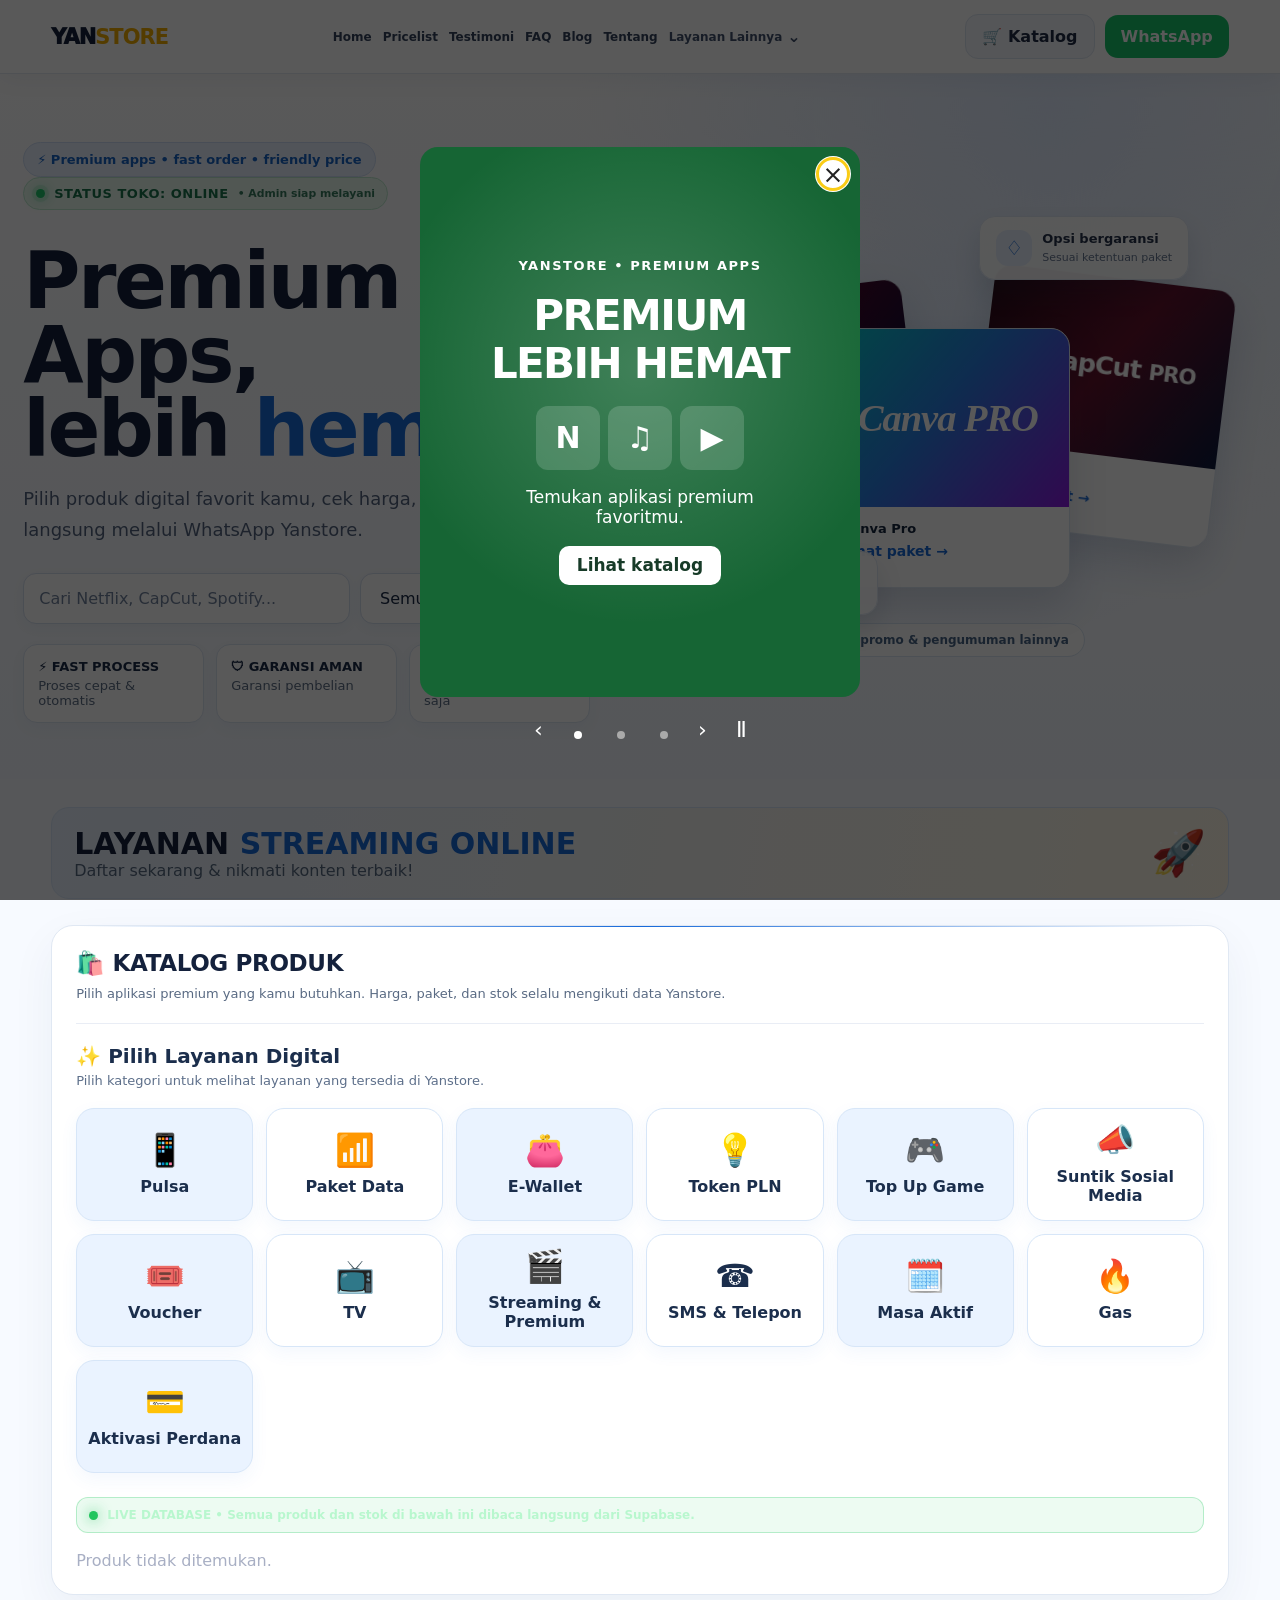
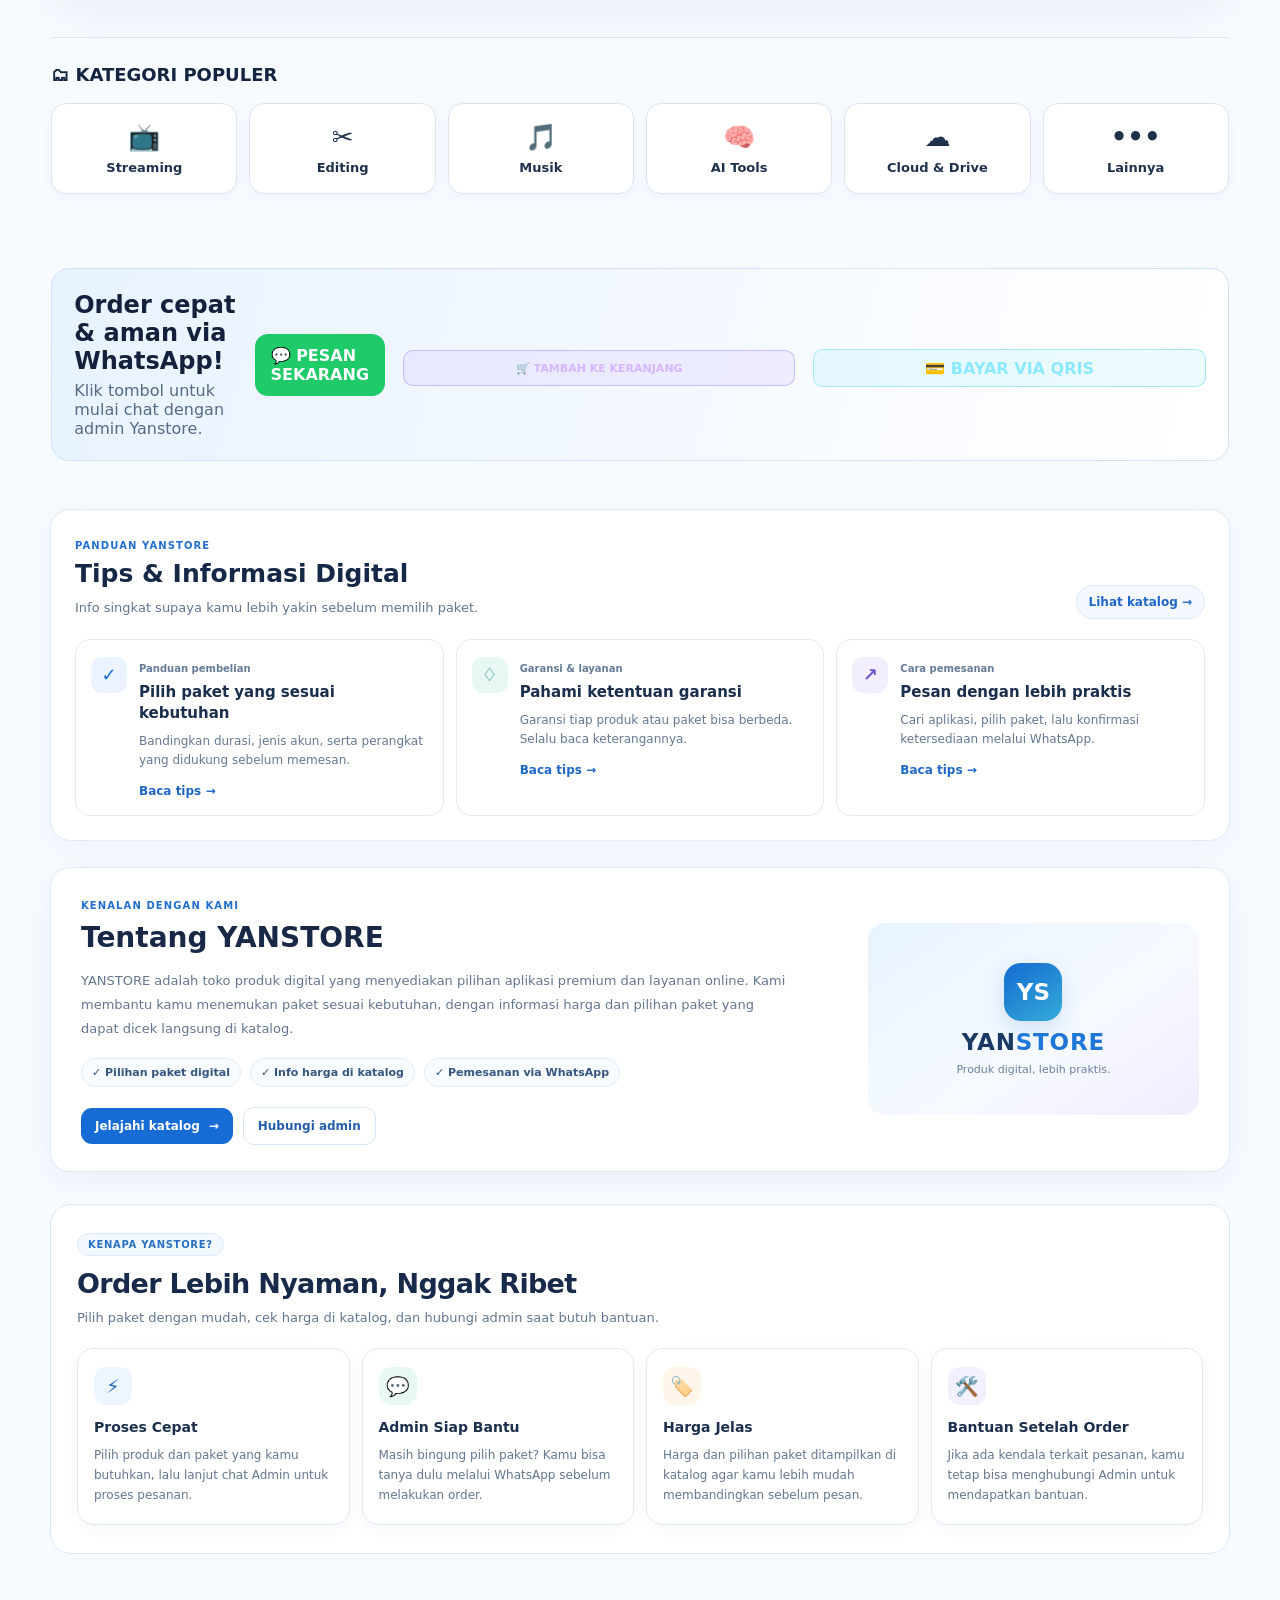
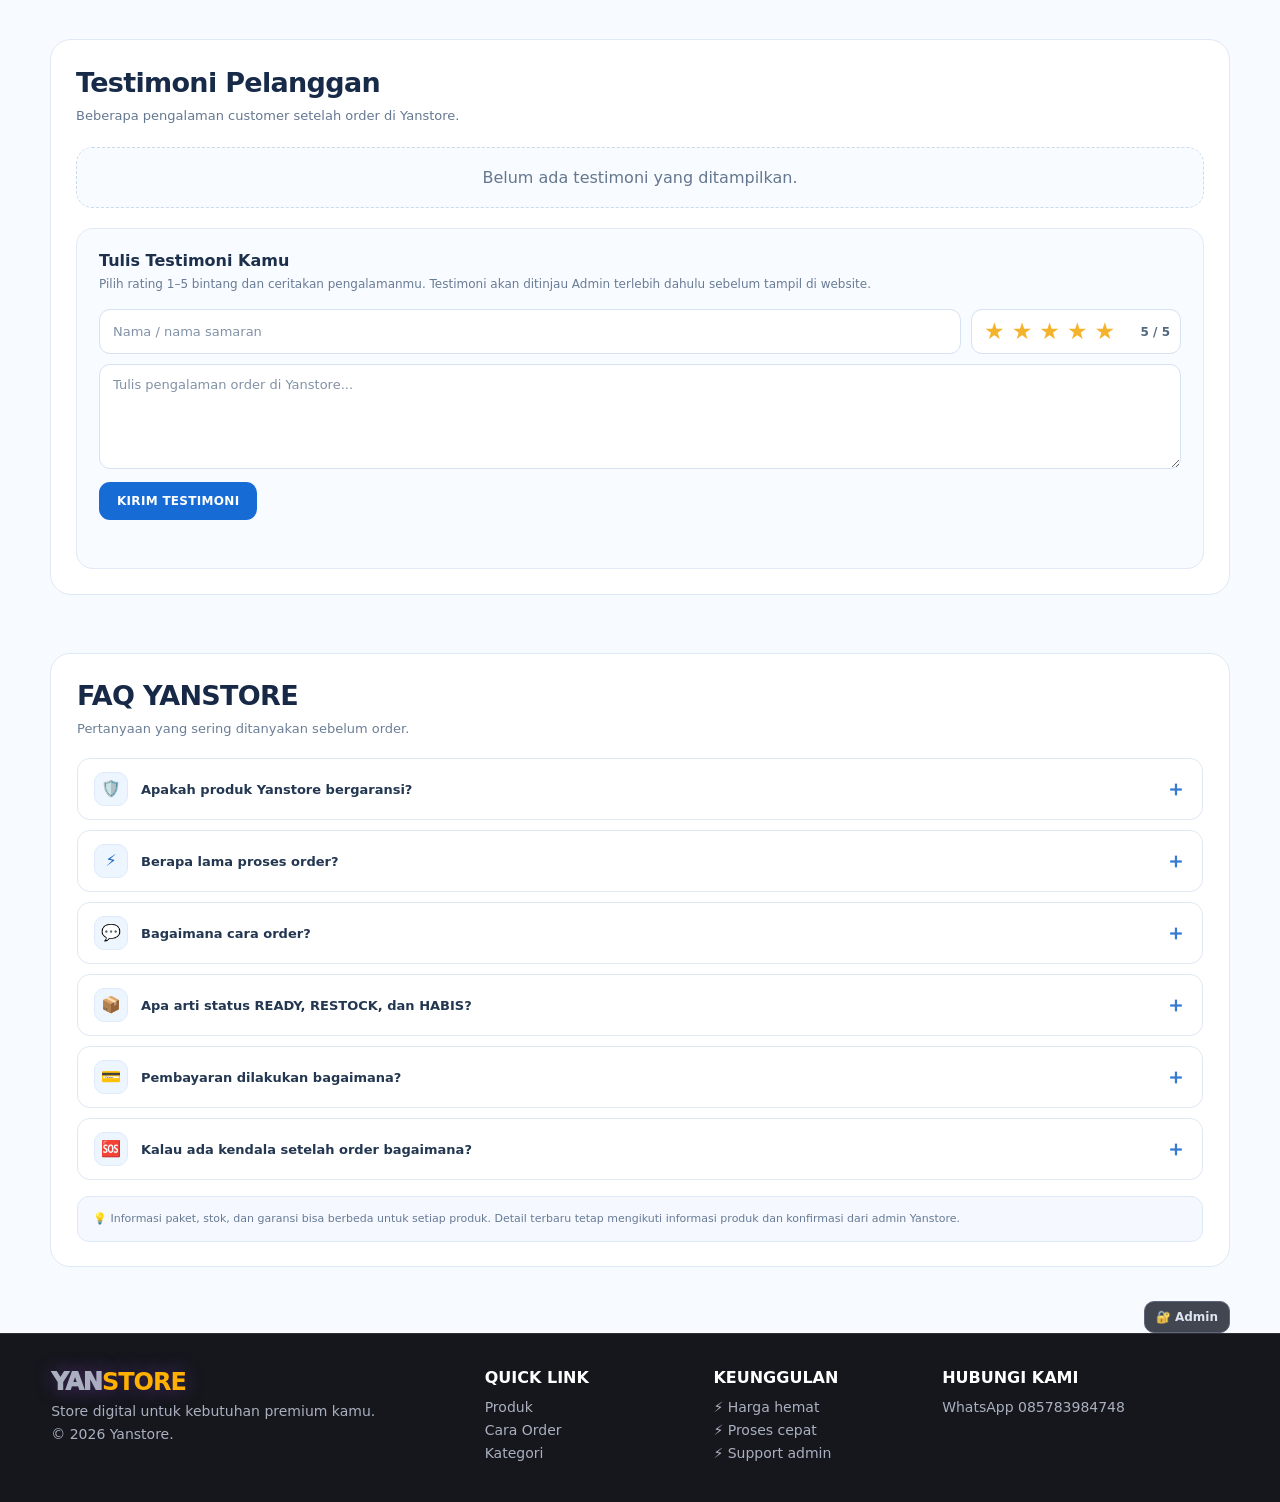
==== commit 5f7512d5: "Integrate promo carousel on homepage" ====
--- a/index.html
+++ b/index.html
@@ -268,8 +268,8 @@
 <link rel="stylesheet" href="yanstore-navbar-menu.css?v=1"/>
 <link rel="stylesheet" href="yanstore-soft-blue-categories.css?v=1"/>
 <!-- YANSTORE catalog redesign: presentation and progressive enhancement only -->
-<link rel="stylesheet" href="yanstore-premium-catalog.css?v=1"/>
-<script src="yanstore-premium-catalog.js?v=1" defer></script>
+<link rel="stylesheet" href="yanstore-premium-catalog.css?v=20261123-shield-real"/>
+<script src="yanstore-premium-catalog.js?v=20261123-shield-real" defer></script>
 <!-- Only catalogue Lihat Detail clicks go to the dedicated page -->
 <script src="yanstore-product-navigation.js?v=1" defer></script>
 <link rel="stylesheet" href="yanstore-live-ticker.css?v=1"/>
@@ -503,6 +503,13 @@
 <div><h2 style="margin:0">⚡ Kelola Produk Online</h2><p style="margin:6px 0 0;color:#aab2c8">Perubahan tersimpan ke database dan terlihat oleh customer.</p></div>
 <button class="v6ghost" onclick="v6Logout()">LOGOUT</button>
 </div>
+<section id="ysCategoryAdmin" class="ys-category-admin" aria-label="Manajemen Kategori">
+  <h3>🗂️ Manajemen Kategori</h3>
+  <p>Tambahkan, ubah nama, atau hapus kategori. Kategori tersimpan ke Supabase dan langsung muncul di katalog.</p>
+  <div class="ys-category-add"><input id="ysCategoryName" type="text" maxlength="60" placeholder="Contoh: Produktivitas, Edukasi, AI Tools" aria-label="Nama kategori baru"/><button type="button" id="ysCategoryAdd">＋ Tambah Kategori</button></div>
+  <p id="ysCategoryMessage" role="status" aria-live="polite"></p>
+  <div id="ysCategoryList"></div>
+</section>
 <input id="v6Id" type="hidden"/>
 <div class="v6grid">
 <input id="v6Name" placeholder="Nama produk"/>
@@ -5293,15 +5300,39 @@
      const thumb=img ? '<img loading="lazy" referrerpolicy="no-referrer" class="'+(isUploaded?'':'ys-logo-placeholder')+'" src="'+src.replace(/&/g,'&amp;').replace(/"/g,'&quot;')+'" onerror="this.style.display=\'none\';this.insertAdjacentHTML(\'afterend\',\'<span class=ys-initial>📦</span>\')">' : '<span class="ys-initial">'+(fallback?.textContent||'📦')+'</span>';
      return {i,name,html:'<article class="card ys-market-card"><div class="ys-market-thumb">'+thumb+'<span class="ys-market-tag">'+(status==='HABIS'?'HABIS':status==='RESTOCK'?'RESTOCK':'READY')+'</span></div><div class="ys-market-body"><h3>'+name.replace(/&/g,'&amp;').replace(/</g,'&lt;')+'</h3><div class="ys-market-price">'+price.replace(/&/g,'&amp;').replace(/</g,'&lt;')+'</div><div class="ys-market-meta">'+(pack||'Lihat detail & pesan').replace(/&/g,'&amp;').replace(/</g,'&lt;')+'</div><button class="ys-market-detail" type="button" onclick="ysOpenProduct('+i+')">LIHAT DETAIL</button><button class="ys-market-qr" type="button" '+(status==='HABIS'?'disabled title="Stok habis"':'onclick="ysPayProduct('+i+')"')+'>💳 BAYAR QRIS</button><button class="ys-market-share" type="button" onclick="ysShareProduct('+i+')">🔗 BAGIKAN PRODUK</button></div></article>'};
    });
-   const q=(document.getElementById('search')?.value||'').trim();
+   const q=(document.getElementById('search')?.value||'').toLowerCase().trim();
    const cat=document.getElementById('category')?.value||'all';
-   const heading=(t)=>'<div class="ys-market-heading"><h3>'+t+'</h3></div>';
-   if(!q&&cat==='all'&&records.length>6){
-     const byName=(a,b)=>a.name.trim().localeCompare(b.name.trim(),'id',{sensitivity:'base',numeric:true});
-     const recent=records.slice(-Math.min(6,records.length)).sort(byName);
-     const rest=records.filter(x=>!recent.includes(x)).sort(byName);
-     grid.innerHTML=heading('✨ Produk Pilihan')+recent.map(x=>x.html).join('')+heading('🛍️ Semua Produk')+rest.map(x=>x.html).join('');
-   }else grid.innerHTML=records.sort((a,b)=>a.name.trim().localeCompare(b.name.trim(),'id',{sensitivity:'base',numeric:true})).map(x=>x.html).join('');
+   const byName=(a,b)=>a.name.trim().localeCompare(b.name.trim(),'id',{sensitivity:'base',numeric:true});
+   const groups=[
+     ['streaming','🎬 Streaming'],
+     ['editing','✂️ Editing Video'],
+     ['design','🎨 Desain'],
+     ['music','🎵 Musik'],
+     ['ai','🤖 AI Tools'],
+     ['other','📦 Lainnya']
+   ];
+   // The upstream renderer sorts the filtered products A-Z before creating cards.
+   // Match that same ordering, otherwise the unsorted Supabase categories attach
+   // to the wrong cards (e.g. CapCut incorrectly appears under Streaming).
+   const categories=(typeof products!=='undefined'&&Array.isArray(products)?products:[])
+     .filter(p=>(cat==='all'||p.category===cat)&&(`${p.name||''} ${p.description||''}`.toLowerCase().includes(q)))
+     .slice()
+     .sort((a,b)=>String(a?.name||'').localeCompare(String(b?.name||''),'id',{sensitivity:'base',numeric:true}));
+   // Keep original card indices intact for detail / QRIS / share handlers.
+   records.forEach((record,i)=>{record.category=String(categories[i]?.category||'other').trim().toLowerCase();});
+   const sections=new Map();
+   for(const record of records){
+     if(!sections.has(record.category))sections.set(record.category,[]);
+     sections.get(record.category).push(record);
+   }
+   const ordered=groups.filter(([key])=>sections.has(key))
+     .concat([...sections.keys()].filter(key=>!groups.some(([known])=>known===key)).sort().map(key=>[key,key.replace(/[-_]/g,' ').replace(/\b\w/g,c=>c.toUpperCase())]));
+   const categoryLabels=new Map((window.ysCategories||[]).map(c=>[c.slug,c.name]));
+   const heading=(title,count)=>'<div class="ys-market-heading"><h3>'+title+'</h3><span class="ys-category-count">'+count+' produk</span></div>';
+   grid.innerHTML=ordered.map(([key,title])=>{
+     const items=sections.get(key).sort(byName);
+     return heading(categoryLabels.get(key)||title,items.length)+items.map(item=>item.html).join('');
+   }).join('');
  };
  window.renderProducts();
 })();
@@ -6160,5 +6191,52 @@
  #ysGameCatalog .yg-shell{margin:8px auto!important;padding:16px!important}
 }
 </style>
+
+<!-- Digital Services V3: white-blue popup applies to PLN and other manual services -->
+<style id="ysServicesV3LightTheme20261123">
+#ysServicesV3{background:rgba(15,39,69,.46)!important;color:#233c5a!important;backdrop-filter:blur(8px);-webkit-backdrop-filter:blur(8px)}
+#ysServicesV3 .ys3-shell{background:#fff!important;background-image:none!important;color:#243f5e!important;border:1px solid #d7e6f4!important;box-shadow:0 24px 80px rgba(17,45,79,.20)!important}
+#ysServicesV3 .ys3-header h2{color:#163a60!important}
+#ysServicesV3 .ys3-close{background:#f0f7ff!important;border:1px solid #ccdeef!important;color:#245681!important}
+#ysServicesV3 .ys3-close:hover,#ysServicesV3 .ys3-close:focus-visible{background:#deefff!important}
+#ysServicesV3 .ys3-panel{background:#f8fbff!important;background-image:none!important;border:1px solid #dbe8f5!important;color:#244464!important}
+#ysServicesV3 .ys3-panel h3{color:#24547f!important}
+#ysServicesV3 .ys3-field{color:#415f7d!important}
+#ysServicesV3 .ys3-field input,#ysServicesV3 .ys3-field select,#ysServicesV3 .ys3-field textarea{background:#fff!important;color:#173b5c!important;border:1px solid #cbddec!important;color-scheme:light!important}
+#ysServicesV3 .ys3-field input::placeholder,#ysServicesV3 .ys3-field textarea::placeholder{color:#8196aa!important}
+#ysServicesV3 .ys3-field input:focus,#ysServicesV3 .ys3-field select:focus,#ysServicesV3 .ys3-field textarea:focus{border-color:#378ed1!important;box-shadow:0 0 0 3px rgba(55,142,209,.15)!important}
+#ysServicesV3 .ys3-presets button{background:#fff!important;color:#254566!important;border:1px solid #cfdfef!important}
+#ysServicesV3 .ys3-presets button:hover{background:#edf7ff!important;border-color:#7eb6e6!important}
+#ysServicesV3 .ys3-presets button.selected{background:#e7f4ff!important;background-image:none!important;border-color:#2082cc!important;color:#12558a!important;box-shadow:inset 0 0 0 1px #2082cc!important}
+#ysServicesV3 .ys3-note{color:#637e98!important}
+#ysServicesV3 .ys3-summary{background:#f1f8ff!important;border:1px solid #cfe2f3!important;color:#31516e!important}
+#ysServicesV3 .ys3-summary strong{color:#1564a3!important}
+#ysServicesV3 .ys3-submit{background:#0caf7c!important;color:#fff!important;border:0!important}
+@media(max-width:720px){#ysServicesV3 .ys3-shell{margin:8px auto!important;padding:16px!important}#ysServicesV3 .ys3-panel{padding:15px!important}}
+</style>
+<style id="ysCategoryGroupedCatalogStyle">
+#produk #productGrid > .ys-market-heading{grid-column:1/-1!important;display:flex!important;justify-content:space-between;align-items:center;flex-wrap:wrap;gap:10px;margin:24px 0 0!important;padding:0 0 12px!important;border-bottom:1px solid #dce8f4}
+#produk #productGrid > .ys-market-heading:first-child{margin-top:8px!important}
+#produk #productGrid > .ys-market-heading h3{margin:0!important;color:#183b60!important}
+#produk #productGrid .ys-category-count{font-size:12px;font-weight:750;color:#356b9c;background:#eef6ff;padding:7px 11px;border-radius:999px}
+@media(max-width:580px){#produk #productGrid > .ys-market-heading{margin-top:18px!important}}
+</style>
+<style id="ysCategoryManagementStyles">
+#ysCategoryAdmin{margin:18px 0 24px;padding:20px;border:1px solid #d5e6f4;border-radius:17px;background:#f7fbff;color:#193f63}
+#ysCategoryAdmin h3{margin:0 0 7px;font-size:19px;color:#174a75}
+#ysCategoryAdmin p{font-size:13px;color:#526e87;line-height:1.5}
+#ysCategoryAdmin .ys-category-add{display:flex;gap:10px;align-items:stretch;flex-wrap:wrap}
+#ysCategoryAdmin .ys-category-add input{flex:1;min-width:190px;background:#fff!important;color:#1d405d!important;border:1px solid #c5d9e9;border-radius:10px;padding:12px}
+#ysCategoryAdmin button{cursor:pointer;background:#1679b9;color:white;border:0;border-radius:10px;padding:10px 13px;font-weight:800}
+#ysCategoryAdmin .ys-category-row{display:flex;align-items:center;justify-content:space-between;gap:12px;padding:12px 0;border-top:1px solid #dce8f3;flex-wrap:wrap}
+#ysCategoryAdmin .ys-category-row span{font-weight:700;overflow-wrap:anywhere}
+#ysCategoryAdmin .ys-category-row div{display:flex;gap:8px}
+#ysCategoryAdmin .ys-category-row button{font-size:12px;padding:8px 10px;background:#e9f4ff;border:1px solid #bddaf1;color:#175787}
+#ysCategoryAdmin .ys-category-row button:last-child{color:#9a3f43;background:#fff4f4;border-color:#f0cece}
+#ysCategoryAdmin button:disabled{opacity:.5;cursor:wait}
+@media(max-width:550px){#ysCategoryAdmin{padding:15px}#ysCategoryAdmin .ys-category-add button{width:100%}}
+</style>
+<script src="yanstore-categories.js?v=20261123-categories-1" defer></script>
+<script src="yanstore-promo-popup.js?v=1" defer></script>
 </body>
 </html>
--- a/yanstore-premium-catalog.css
+++ b/yanstore-premium-catalog.css
@@ -211,16 +211,17 @@
   line-height:1.45;
 }
 #produk #productGrid .ys-market-card .ys-warranty-icon {
-  width:14px;
-  height:14px;
-  display:inline-flex;
-  align-items:center;
-  justify-content:center;
-  flex:none;
-  border:1.5px solid currentColor;
-  border-radius:5px;
-  font-size:11px;
-  line-height:1;
+  width:18px;
+  height:18px;
+  display:inline-block;
+  flex:0 0 18px;
+  border:0;
+  border-radius:0;
+  background:transparent url("data:image/svg+xml,%3Csvg xmlns='http://www.w3.org/2000/svg' viewBox='0 0 24 24'%3E%3Cpath d='M12 2.7 20 6v5.7c0 5.1-3.3 8.2-8 10-4.7-1.8-8-4.9-8-10V6l8-3.3Z' fill='%23E8F8F0' stroke='%23058C50' stroke-width='1.9' stroke-linejoin='round'/%3E%3Cpath d='m8.7 12.1 2.2 2.2 4.6-4.7' fill='none' stroke='%23058C50' stroke-width='2.15' stroke-linecap='round' stroke-linejoin='round'/%3E%3C/svg%3E") center/contain no-repeat;
+}
+#produk #productGrid .ys-catalog-warranty.ys-warranty-unconfirmed .ys-warranty-icon {
+  opacity:.6;
+  filter:grayscale(1);
 }
 #produk #productGrid .ys-market-card .ys-catalog-warranty.ys-warranty-unconfirmed {
   color:#61738d;
